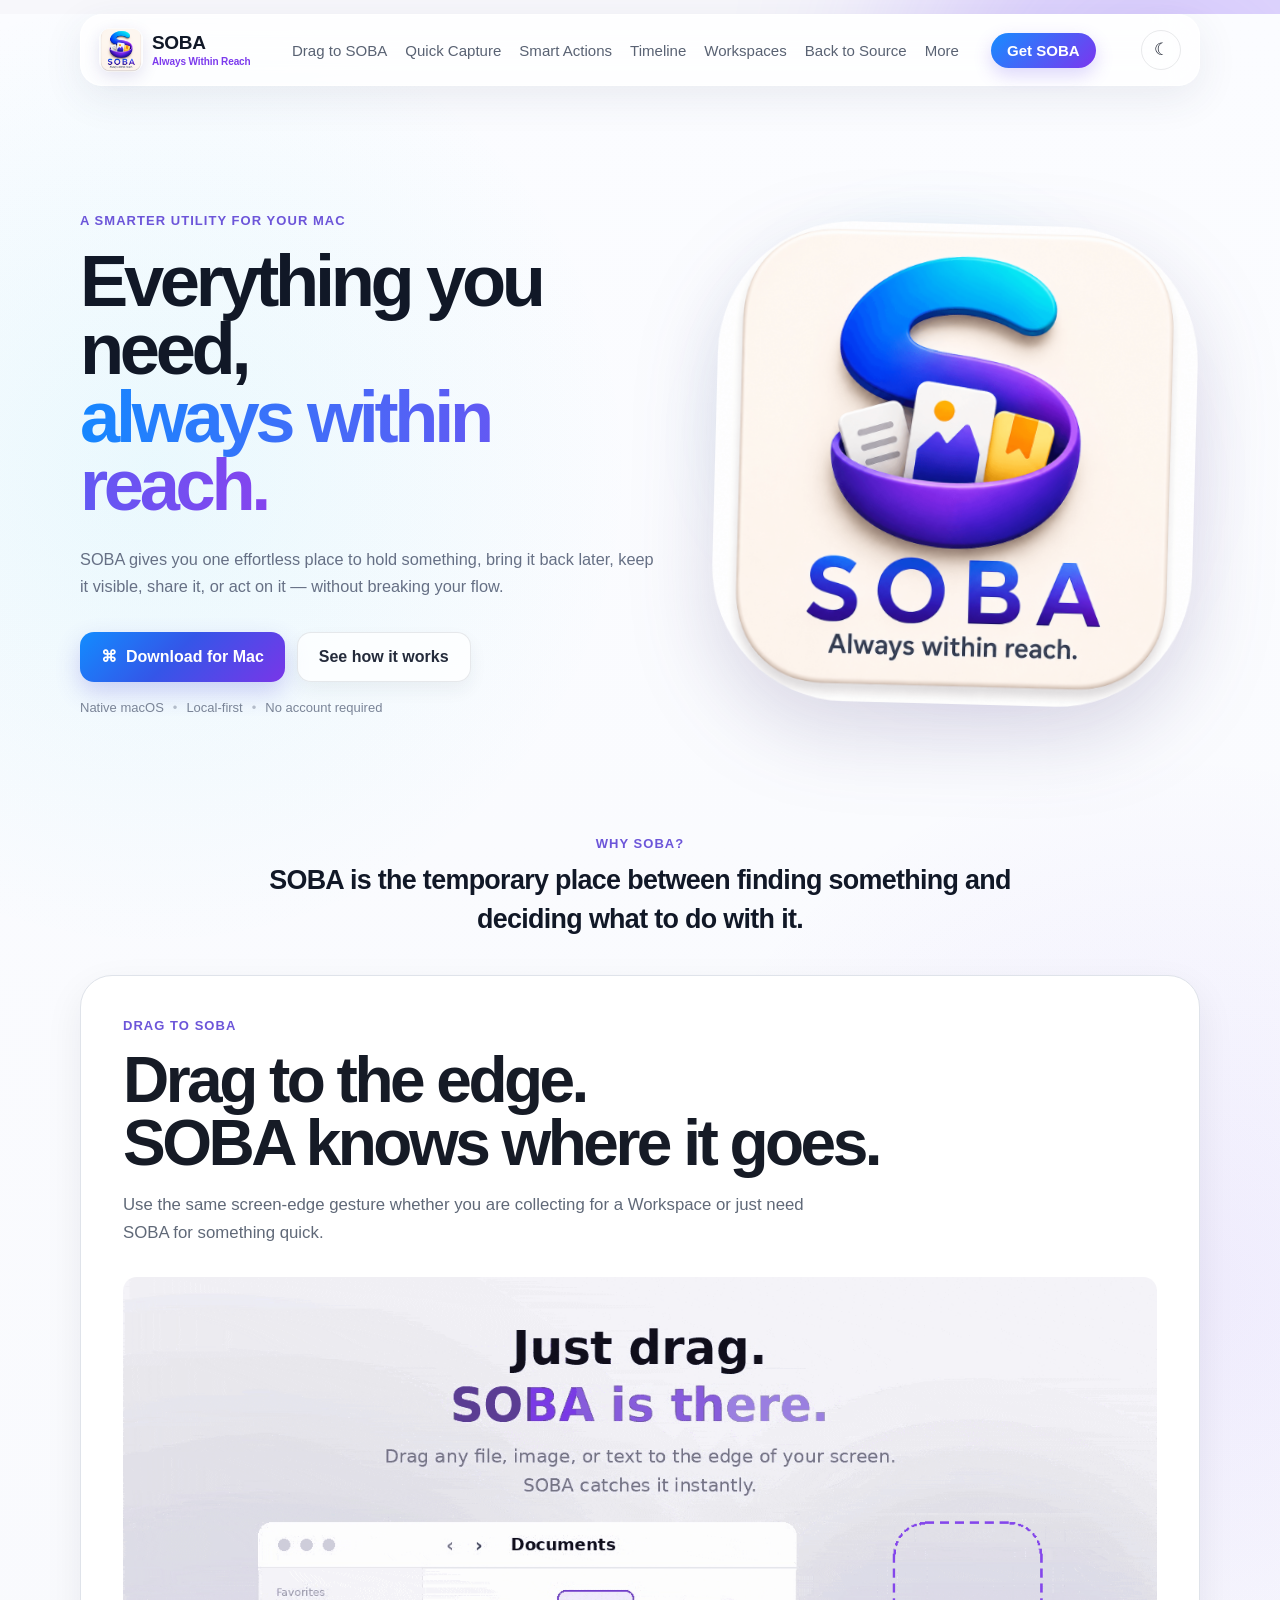
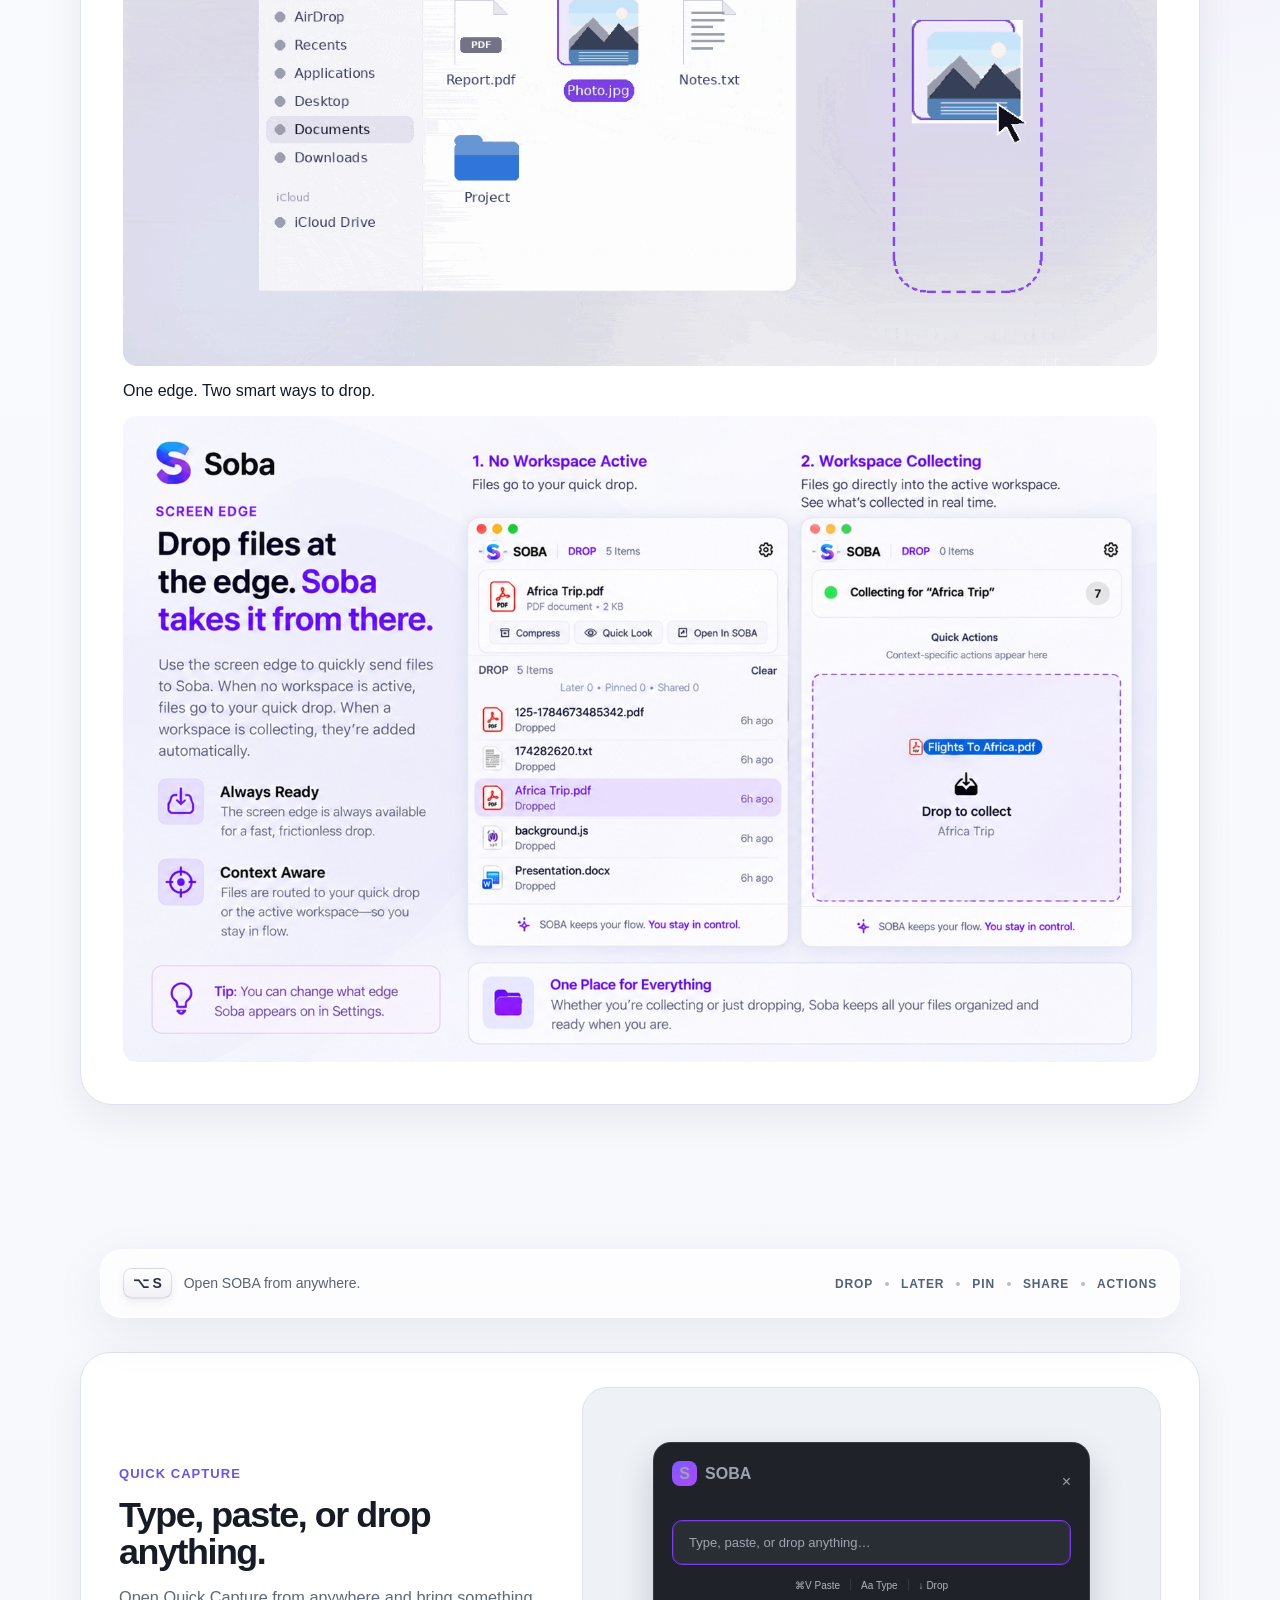
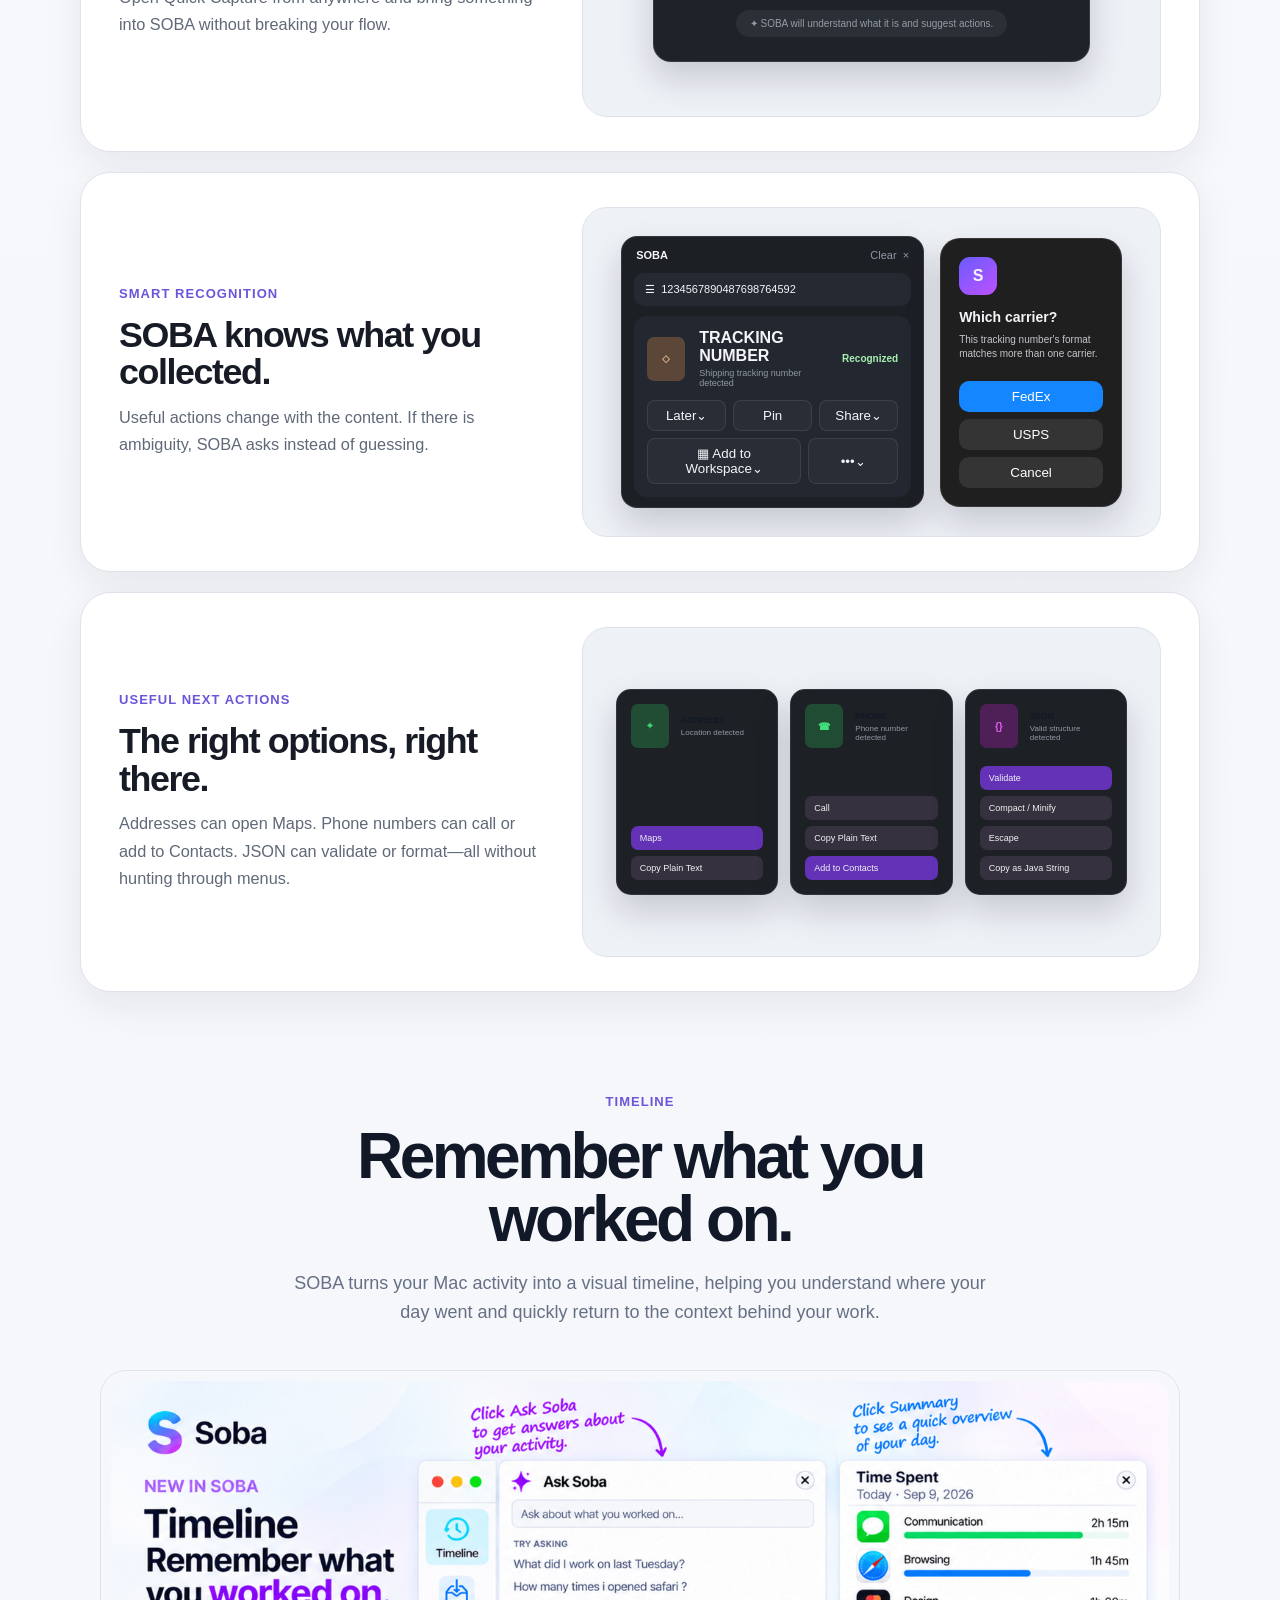
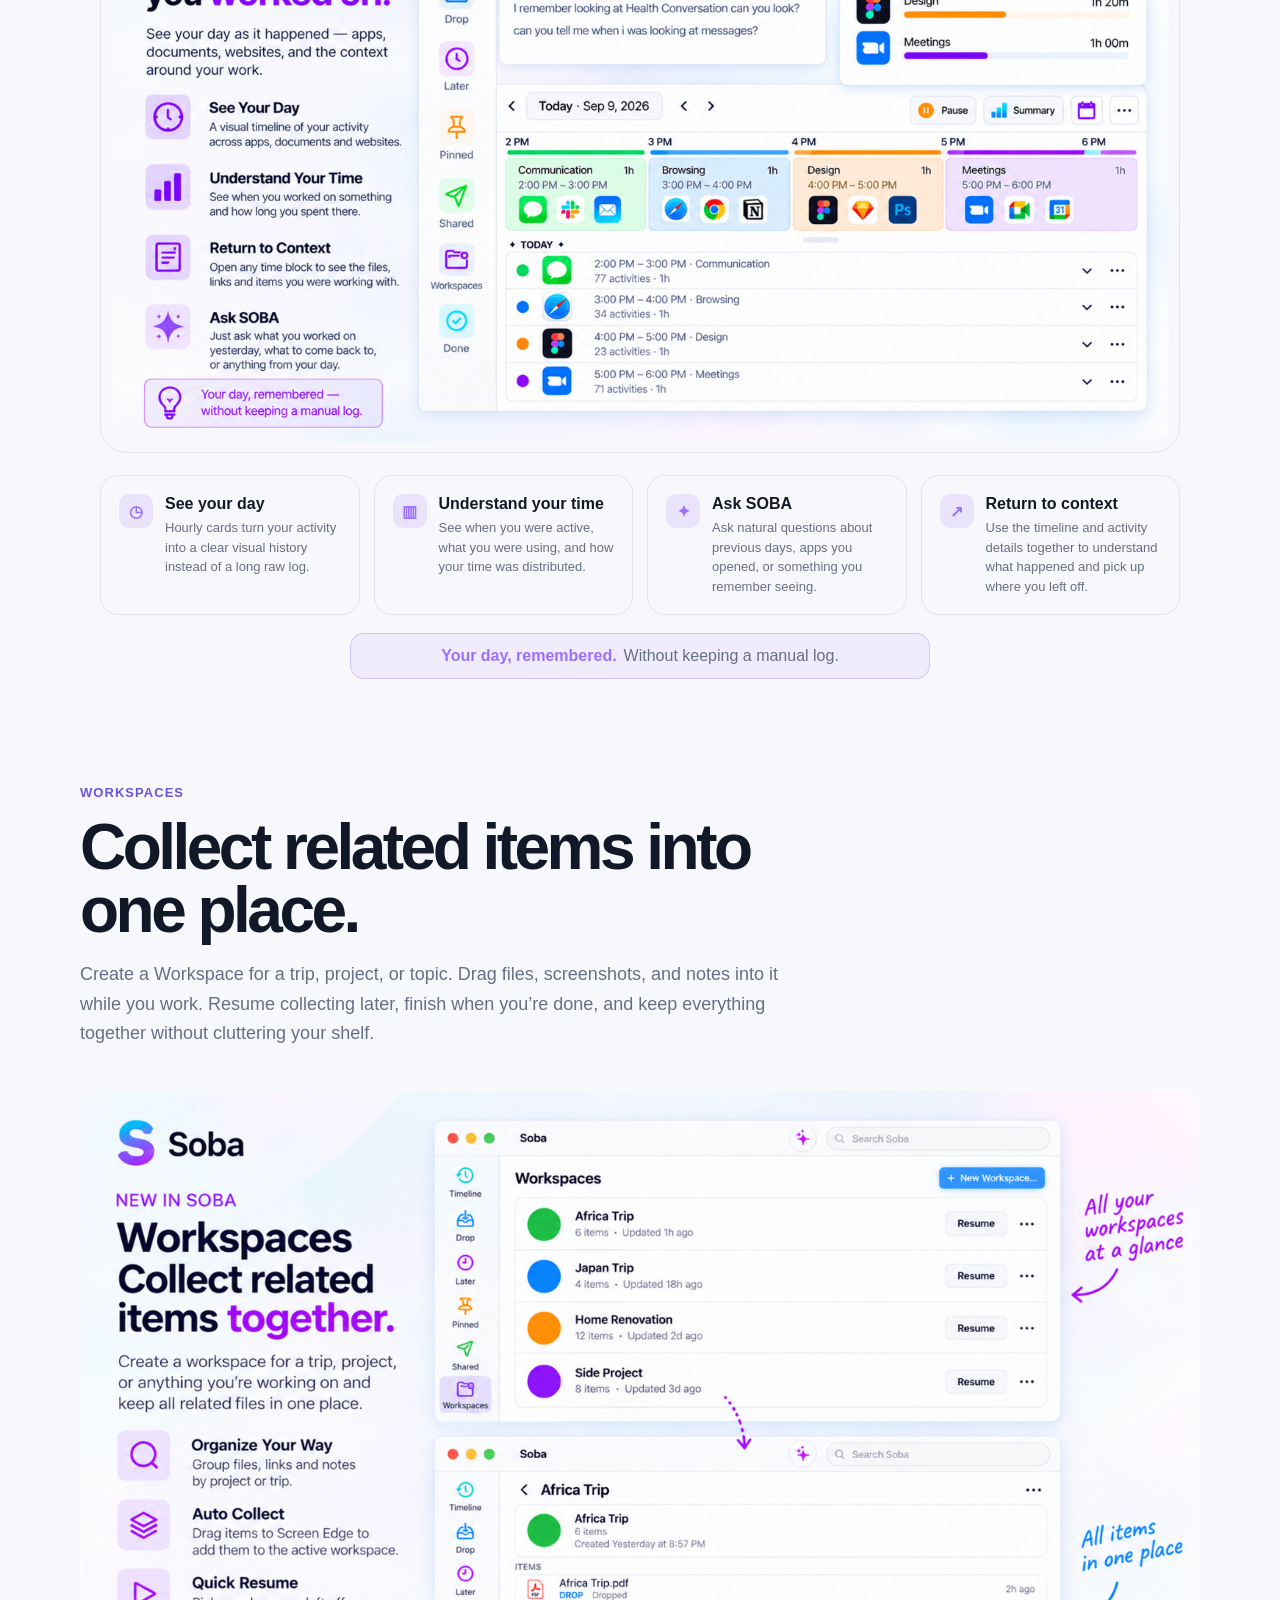
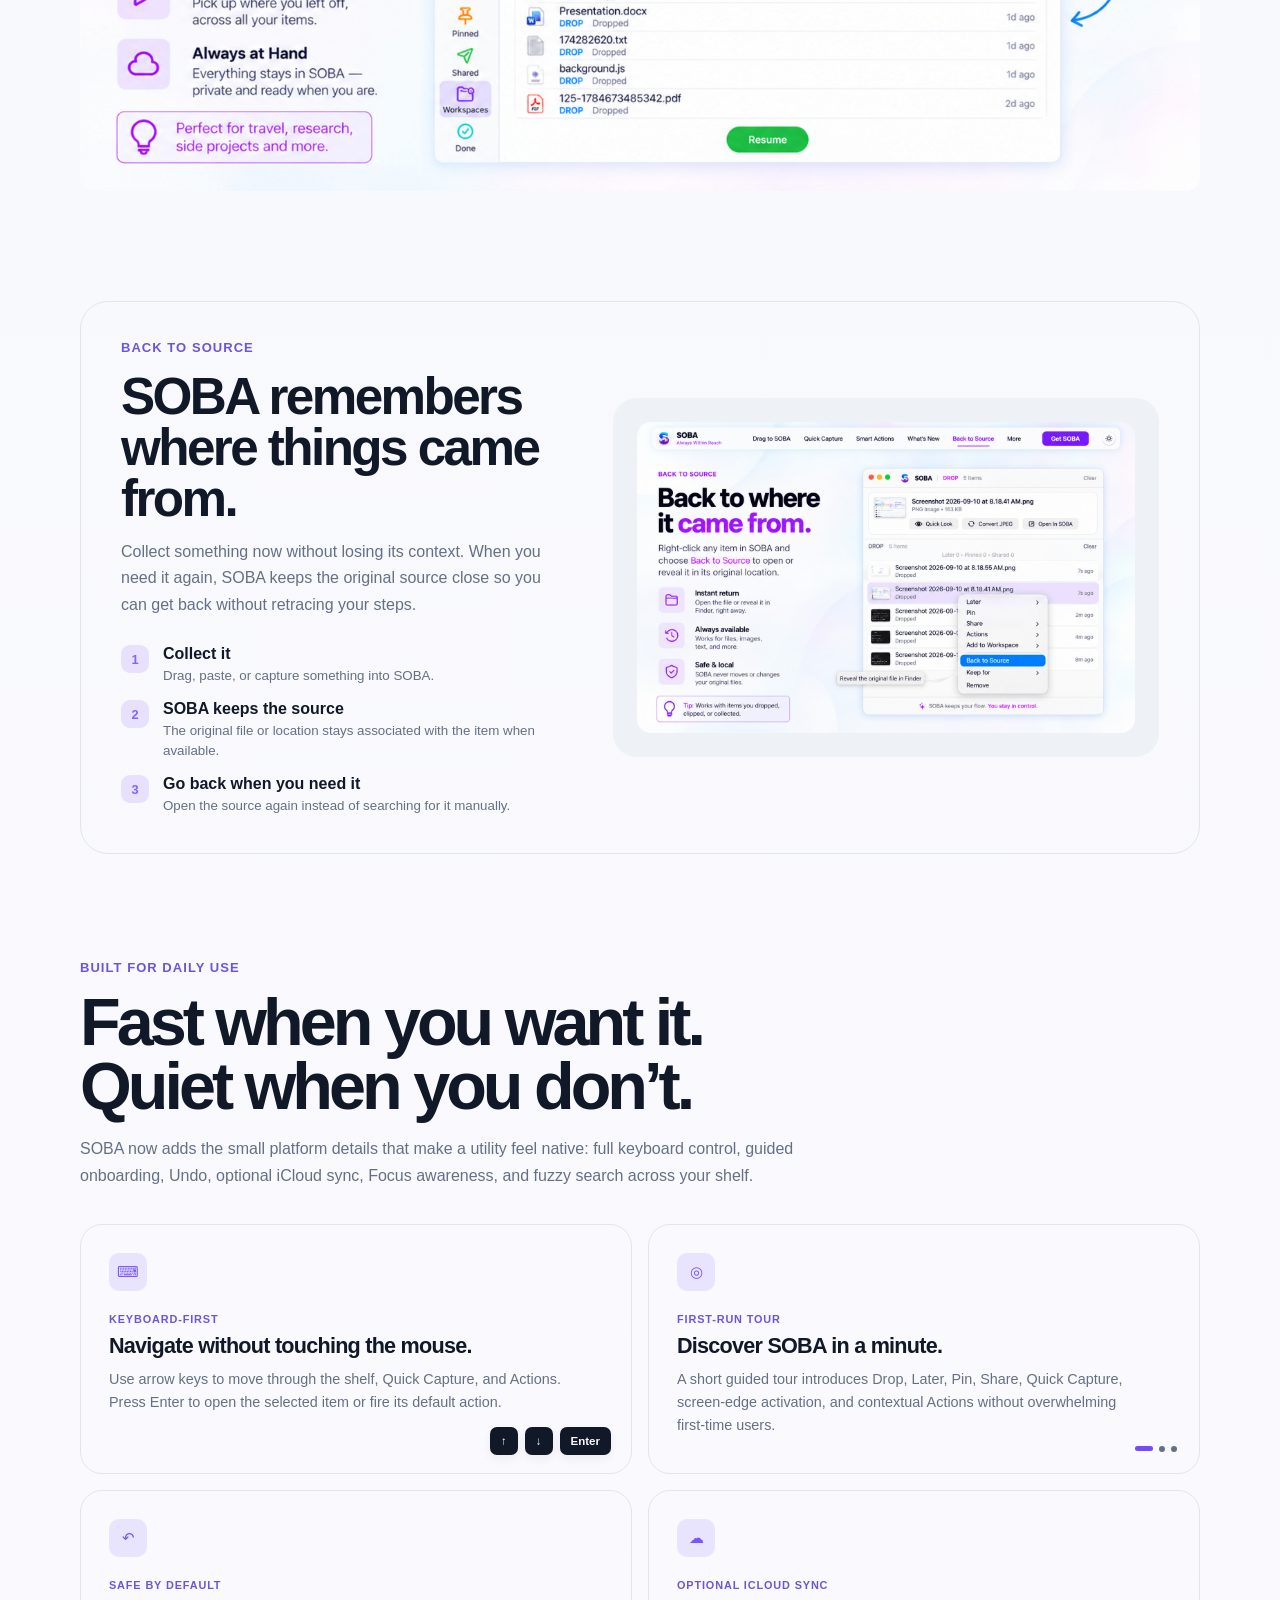
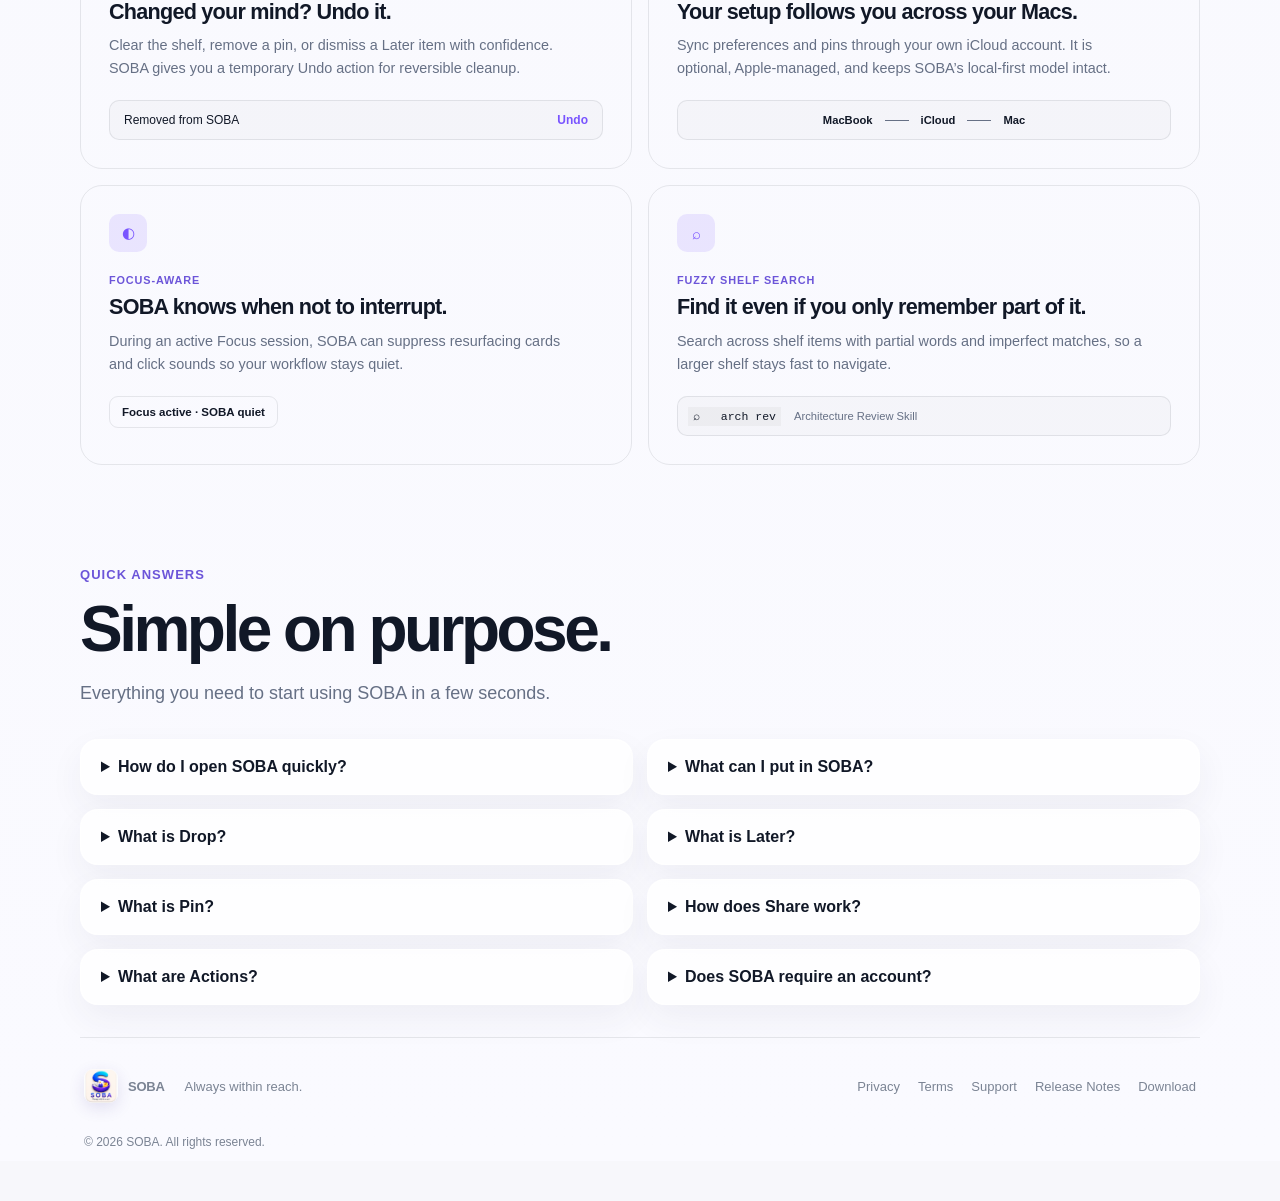
==== index.html @ fb3636d4 "updated website with Timeline Updated Website with timeline information" ====
<!doctype html>
<html lang="en">
<head>
  <meta charset="utf-8" />
  <meta name="viewport" content="width=device-width, initial-scale=1" />
  <meta name="color-scheme" content="light dark" />
  <meta name="description" content="SOBA for macOS — Drop, Later, Pin, Share and act on anything. Always within reach." />
  <meta name="theme-color" content="#f7f7fb" />
  <title>SOBA — Always within reach.</title>
  <link rel="icon" type="image/png" href="assets/soba-brand.png" />
  <link rel="stylesheet" href="styles.css" />
<script>
(function(){const K="soba-theme";const saved=localStorage.getItem(K);const pref=matchMedia("(prefers-color-scheme: dark)").matches?"dark":"light";document.documentElement.dataset.theme=saved||pref;
addEventListener("DOMContentLoaded",()=>{const bs=document.querySelectorAll("[data-theme-choice]");function u(){bs.forEach(b=>b.classList.toggle("active",b.dataset.themeChoice===document.documentElement.dataset.theme))}bs.forEach(b=>b.onclick=()=>{document.documentElement.dataset.theme=b.dataset.themeChoice;localStorage.setItem(K,b.dataset.themeChoice);u()});u()})})();
</script></head>

<body>
  <div class="page-glow page-glow-one"></div>
  <div class="page-glow page-glow-two"></div>

  <header class="site-header">
    <a class="brand brand-rich" href="#top" aria-label="SOBA home">
      <img src="assets/soba-brand.png" alt="" class="brand-icon" />
      <span class="brand-stack"><strong>SOBA</strong><small>Always Within Reach</small></span>
    </a>

    <nav class="nav-links" aria-label="Primary navigation">
      <a href="#features">Drag to SOBA</a>
      <a href="#quick-capture-shortcut">Quick Capture</a>
      <a href="#smart-actions">Smart Actions</a>
      <a href="#timeline">Timeline</a>
      <a href="#workspaces">Workspaces</a>
      <a href="#back-to-source">Back to Source</a>
      <a href="#more">More</a>
          <a class="nav-get-soba" href="#download">Get SOBA</a>
    </nav>

    <button class="theme-toggle theme-icon-toggle" type="button"
        aria-label="Switch to dark mode" title="Switch to dark mode">
        <span class="theme-icon" aria-hidden="true"></span>
      </button>
  </header>

  <main id="top">
    
    <section class="hero">
      <div class="hero-copy">
        <div class="eyebrow">A smarter utility for your Mac</div>
        <h1>Everything you need,<br><span>always within reach.</span></h1>
        <p class="hero-subtitle">
          SOBA gives you one effortless place to hold something, bring it
          back later, keep it visible, share it, or act on it — without breaking
          your flow.
        </p>

        <div class="hero-actions">
          <a class="button button-primary button-large" href="#download">
            <span class="apple-mark">⌘</span>
            Download for Mac
          </a>
          <a class="button button-secondary button-large" href="#features">See how it works</a>
        </div>


<div class="hero-meta">
          <span>Native macOS</span>
          <span class="dot">•</span>
          <span>Local-first</span>
          <span class="dot">•</span>
          <span>No account required</span>
        </div>

      </div>

      <div class="hero-visual">
        <div class="icon-halo"></div>
        <img class="hero-icon" src="assets/soba-brand.png" alt="SOBA — Always within reach." />
      </div>
    </section>

    <section class="why-soba">
      <div class="eyebrow">Why SOBA?</div>
      <p>SOBA is the temporary place between finding something and deciding what to do with it.</p>
    </section>
<span id="screen-edge" class="nav-anchor-alias" aria-hidden="true"></span>
    <section class="section drag-modes-section" id="features">
      <div class="drag-modes-shell">
        <div class="drag-modes-heading">
          <div class="eyebrow">Drag to SOBA</div>
          <h2>Drag to the edge.<br>SOBA knows where it goes.</h2>
          <p>Use the same screen-edge gesture whether you are collecting for a Workspace or just need SOBA for something quick.</p>
        </div>
        <img src="assets/just_drag_animated.gif" data-dark-src="assets/just_drag_animated.gif" data-light-src="assets/just_drag_light_animated.gif" alt="Drag any file, image, or text to the screen edge and SOBA catches it instantly" class="workspace-collecting-image">
		<p>One edge. Two smart ways to drop.</p>
		<img src="assets/screen-edge.png" data-dark-src="assets/screen-edge.png" data-light-src="assets/screen-edge-light.jpeg" alt="SOBA collecting Africa Trip.pdf into the active Africa Trip Workspace" class="workspace-collecting-image">

      </div>
    </section>

<section class="section flow-showcase" id="whats-new">

      <div id="quick-capture-shortcut" class="quick-capture-shortcut-anchor">
<section class="shortcut-strip" aria-label="SOBA core actions">
      <div class="shortcut-copy">
        <span class="shortcut-key">⌥ S</span>
        <span>Open SOBA from anywhere.</span>
      </div>
      <div class="shortcut-actions">
        <span>DROP</span><i></i>
        <span>LATER</span><i></i>
        <span>PIN</span><i></i>
        <span>SHARE</span><i></i>
        <span>ACTIONS</span>
      </div>
    </section>
</div>

      <article class="showcase-panel" id="quick-capture">
        <div class="showcase-copy">
          <div class="eyebrow">Quick Capture</div>
          <h3>Type, paste, or drop anything.</h3>
          <p>Open Quick Capture from anywhere and bring something into SOBA without breaking your flow.</p>
        </div>
        <div class="visual-frame">
          <div class="quick-mock quick-mock-v2">
            <div class="quick-v2-top">
              <div class="quick-brand"><span class="mini-soba">S</span><strong>SOBA</strong></div><span>×</span>
            </div>
            <div class="quick-v2-field">Type, paste, or drop anything…</div>
            <div class="quick-v2-tools"><span>⌘V Paste</span><i></i><span>Aa Type</span><i></i><span>↓ Drop</span></div>
            <div class="quick-v2-hint">✦ SOBA will understand what it is and suggest actions.</div>
          </div>
        </div>
      </article>

      

      <article class="showcase-panel" id="smart-actions">
        <div class="showcase-copy">
          <div class="eyebrow">Smart recognition</div>
          <h3>SOBA knows what you collected.</h3>
          <p>Useful actions change with the content. If there is ambiguity, SOBA asks instead of guessing.</p>
        </div>
        <div class="visual-frame">
          <div class="smart-pair">
            <div class="smart-item-window">
              <div class="action-top"><strong>SOBA</strong><span>Clear&nbsp;&nbsp;×</span></div>
              <div class="action-input">☰ &nbsp;1234567890487698764592</div>
              <div class="action-card">
                <div class="action-kind">
                  <span class="kind-badge tracking">◇</span>
                  <div><strong>TRACKING NUMBER</strong><small>Shipping tracking number detected</small></div>
                  <b>Recognized</b>
                </div>
                <div class="action-buttons"><button>Later⌄</button><button>Pin</button><button>Share⌄</button></div>
                <div class="action-buttons secondary"><button class="workspace-btn">▦ Add to Workspace⌄</button><button>•••⌄</button></div>
              </div>
            </div>
            <div class="carrier-picker">
              <span class="carrier-icon">S</span><strong>Which carrier?</strong>
              <p>This tracking number's format matches more than one carrier.</p>
              <button class="primary">FedEx</button><button>USPS</button><button>Cancel</button>
            </div>
          </div>
        </div>
      </article>

      <article class="showcase-panel">
        <div class="showcase-copy">
          <div class="eyebrow">Useful next actions</div>
          <h3>The right options, right there.</h3>
          <p>Addresses can open Maps. Phone numbers can call or add to Contacts. JSON can validate or format—all without hunting through menus.</p>
        </div>
        <div class="visual-frame">
          <div class="action-three">
            <div class="mini-action-card">
              <div class="mini-action-head"><span class="kind-badge location">⌖</span><div><strong>ADDRESS</strong><small>Location detected</small></div></div>
              <div class="mini-action-menu"><span>Maps</span><span>Copy Plain Text</span></div>
            </div>
            <div class="mini-action-card">
              <div class="mini-action-head"><span class="kind-badge phone">☎</span><div><strong>PHONE</strong><small>Phone number detected</small></div></div>
              <div class="mini-action-menu"><span>Call</span><span>Copy Plain Text</span><span>Add to Contacts</span></div>
            </div>
            <div class="mini-action-card">
              <div class="mini-action-head"><span class="kind-badge json">{}</span><div><strong>JSON</strong><small>Valid structure detected</small></div></div>
              <div class="mini-action-menu"><span>Validate</span><span>Compact / Minify</span><span>Escape</span><span>Copy as Java String</span></div>
            </div>
          </div>
        </div>
      </article>

    </section>


<section class="section timeline-web-section" id="timeline">
  <div class="section-heading timeline-web-heading">
    <div class="eyebrow">Timeline</div>
    <h2>Remember what you worked on.</h2>
    <p>
      SOBA turns your Mac activity into a visual timeline, helping you understand
      where your day went and quickly return to the context behind your work.
    </p>
  </div>

  <div class="timeline-web-visual">
    <img
      src="assets/timeline-dark.png" data-dark-src="assets/timeline-dark.png" data-light-src="assets/timeline-light.png"
      alt="SOBA Timeline showing hourly activity cards, Ask SOBA, and a Time Spent summary"
      class="timeline-feature-image"
    />
  </div>

  <div class="timeline-web-points">
    <article>
      <span class="timeline-point-icon">◷</span>
      <div>
        <strong>See your day</strong>
        <p>Hourly cards turn your activity into a clear visual history instead of a long raw log.</p>
      </div>
    </article>

    <article>
      <span class="timeline-point-icon">▥</span>
      <div>
        <strong>Understand your time</strong>
        <p>See when you were active, what you were using, and how your time was distributed.</p>
      </div>
    </article>

    <article>
      <span class="timeline-point-icon">✦</span>
      <div>
        <strong>Ask SOBA</strong>
        <p>Ask natural questions about previous days, apps you opened, or something you remember seeing.</p>
      </div>
    </article>

    <article>
      <span class="timeline-point-icon">↗</span>
      <div>
        <strong>Return to context</strong>
        <p>Use the timeline and activity details together to understand what happened and pick up where you left off.</p>
      </div>
    </article>
  </div>

  <div class="timeline-web-note">
    <strong>Your day, remembered.</strong>
    <span>Without keeping a manual log.</span>
  </div>
</section>


<section class="section" id="workspaces">
      <div class="section-heading">
        <div class="eyebrow">Workspaces</div>
        <h2>Collect related items into one place.</h2>
        <p>
          Create a Workspace for a trip, project, or topic. Drag files, screenshots, and notes
          into it while you work. Resume collecting later, finish when you’re done, and keep
          everything together without cluttering your shelf.
        </p>
      </div>

      <div class="workspace-demo">
<img src="assets/workspaces-dark.png" data-dark-src="assets/workspaces-dark.png" data-light-src="assets/workspaces-light.png" alt="SOBA collecting Africa Trip.pdf into the active Africa Trip Workspace" class="workspace-collecting-image">
      </div>
    </section>

    <section class="section source-section" id="back-to-source">
      <div class="source-feature-card">
        <div class="source-feature-copy">
          <div class="eyebrow">Back to Source</div>
          <h2>SOBA remembers where things came from.</h2>
          <p>
            Collect something now without losing its context. When you need it again,
            SOBA keeps the original source close so you can get back without retracing your steps.
          </p>

          <div class="source-points">
            <div><span>1</span><p><strong>Collect it</strong><small>Drag, paste, or capture something into SOBA.</small></p></div>
            <div><span>2</span><p><strong>SOBA keeps the source</strong><small>The original file or location stays associated with the item when available.</small></p></div>
            <div><span>3</span><p><strong>Go back when you need it</strong><small>Open the source again instead of searching for it manually.</small></p></div>
          </div>
        </div>

        <div class="source-feature-visual" aria-label="SOBA Back to Source example">
         
          		<img src="assets/back-to-source-dark.png" data-dark-src="assets/back-to-source-dark.png" data-light-src="assets/back-to-source-light.png" alt="SOBA Back to source" class="workspace-collecting-image">          
        </div>
      </div>
    </section>



    

<section class="section more-section" id="more">
  <div class="more-intro">
    <div class="eyebrow">Built for daily use</div>
    <h2>Fast when you want it.<br>Quiet when you don’t.</h2>
    <p>SOBA now adds the small platform details that make a utility feel native: full keyboard control, guided onboarding, Undo, optional iCloud sync, Focus awareness, and fuzzy search across your shelf.</p>
  </div>

  <div class="more-grid">
    <article class="more-card">
      <div class="more-icon">⌨</div>
      <div class="eyebrow">Keyboard-first</div>
      <h3>Navigate without touching the mouse.</h3>
      <p>Use arrow keys to move through the shelf, Quick Capture, and Actions. Press Enter to open the selected item or fire its default action.</p>
      <div class="key-demo"><kbd>↑</kbd><kbd>↓</kbd><kbd>Enter</kbd></div>
    </article>

    <article class="more-card">
      <div class="more-icon">◎</div>
      <div class="eyebrow">First-run tour</div>
      <h3>Discover SOBA in a minute.</h3>
      <p>A short guided tour introduces Drop, Later, Pin, Share, Quick Capture, screen-edge activation, and contextual Actions without overwhelming first-time users.</p>
      <div class="tour-dots"><b></b><i></i><i></i></div>
    </article>

    <article class="more-card">
      <div class="more-icon">↶</div>
      <div class="eyebrow">Safe by default</div>
      <h3>Changed your mind? Undo it.</h3>
      <p>Clear the shelf, remove a pin, or dismiss a Later item with confidence. SOBA gives you a temporary Undo action for reversible cleanup.</p>
      <div class="undo-demo"><span>Removed from SOBA</span><strong>Undo</strong></div>
    </article>

    <article class="more-card">
      <div class="more-icon">☁</div>
      <div class="eyebrow">Optional iCloud sync</div>
      <h3>Your setup follows you across your Macs.</h3>
      <p>Sync preferences and pins through your own iCloud account. It is optional, Apple-managed, and keeps SOBA’s local-first model intact.</p>
      <div class="cloud-demo"><strong>MacBook</strong><i></i><b>iCloud</b><i></i><strong>Mac</strong></div>
    </article>

    <article class="more-card">
      <div class="more-icon">◐</div>
      <div class="eyebrow">Focus-aware</div>
      <h3>SOBA knows when not to interrupt.</h3>
      <p>During an active Focus session, SOBA can suppress resurfacing cards and click sounds so your workflow stays quiet.</p>
      <div class="focus-demo">Focus active · SOBA quiet</div>
    </article>

    <article class="more-card">
      <div class="more-icon">⌕</div>
      <div class="eyebrow">Fuzzy shelf search</div>
      <h3>Find it even if you only remember part of it.</h3>
      <p>Search across shelf items with partial words and imperfect matches, so a larger shelf stays fast to navigate.</p>
      <div class="search-demo"><span>⌕ &nbsp; arch rev</span><small>Architecture Review Skill</small></div>
    </article>
  </div>
</section>


<section class="section mini-faq">
      <div class="section-heading compact">
        <div class="eyebrow">Quick answers</div>
        <h2>Simple on purpose.</h2>
        <p>Everything you need to start using SOBA in a few seconds.</p>
      </div>

      <div class="faq-grid">
        <details>
          <summary>How do I open SOBA quickly?</summary>
          <p>Press <code>⌥ S</code> from anywhere on your Mac to open Quick Capture. You can type, paste, or drop something and SOBA will show the most useful actions.</p>
        </details>

        <details>
          <summary>What can I put in SOBA?</summary>
          <p>You can work with files, folders, URLs, text, screenshots, images, clipboard content, JSON, paths, and other everyday content.</p>
        </details>

        <details>
          <summary>What is Drop?</summary>
          <p>Drop is a temporary shelf. Put something there while you move to another Finder folder, app, Space, or screen, then drag it back out when you need it.</p>
        </details>

        <details>
          <summary>What is Later?</summary>
          <p>Later brings something back when you are ready for it. Choose tonight, tomorrow, this weekend, next week, or another time without turning it into a complicated task.</p>
        </details>

        <details>
          <summary>What is Pin?</summary>
          <p>Pin keeps a screenshot, image, note, or reference visible above your work so you do not have to keep switching windows.</p>
        </details>

        <details>
          <summary>How does Share work?</summary>
          <p>Share lets you quickly send files, URLs, or text to a trusted device. SOBA is designed to favor direct, local-first sharing where possible.</p>
        </details>

        <details>
          <summary>What are Actions?</summary>
          <p>Actions change depending on what you give SOBA. A URL can offer Open or Clean URL, JSON can offer Format or Validate, an image can offer Resize or Convert, and a project folder can offer Terminal or IDE actions.</p>
        </details>

        <details>
          <summary>Does SOBA require an account?</summary>
          <p>No. SOBA is designed to work locally on your Mac without requiring an account for its core experience.</p>
        </details>
      </div>
    </section>
  <!--

<section class="section download-section" id="download">
      <div class="download-card">
        <div class="download-art">
          <img src="assets/soba-brand.png" alt="SOBA app icon and wordmark" />
        </div>
        <div class="download-copy">
          <div class="eyebrow">Direct download</div>
          <h2>Get SOBA for macOS.</h2>
          <p>
            Download the notarized SOBA installer and drag SOBA into your Applications folder.
          </p>

          <div class="download-actions">
            <a href="https://apps.apple.com/us/app/soba-quick-capture-actions/id6801710759?mt=12&itscg=30200&itsct=apps_box_badge&mttnsubad=6801710759" style="display: inline-block;">
<img src="https://toolbox.marketingtools.apple.com/api/v2/badges/download-on-the-app-store/black/en-us?releaseDate=1787011200" alt="Download on the App Store" style="width: 244px; height: 82px; vertical-align: middle; object-fit: contain;" />
</a>
          </div>

          <div class="download-info">
            <span>macOS</span>
            <span>•</span>
            <span>Apple silicon</span>
            <span>•</span>
            <span>Version <strong>1.6</strong></span>
          </div>
        </div>
      </div>
    </section>


<section class="section review-section" id="review-soba">
  <div class="review-card">
    <div class="eyebrow">Enjoying SOBA?</div>
    <h2>Share your experience.</h2>
    <p>Help other Mac users discover SOBA by leaving a quick review on Product Hunt.</p>
    <a class="product-hunt-review-link"
       href="https://www.producthunt.com/products/soba-always-within-reach/reviews/new?utm_source=badge-product_review&amp;utm_medium=badge&amp;utm_source=badge-soba&#0045;always&#0045;within&#0045;reach"
       target="_blank" rel="noopener noreferrer">
      <img class="product-hunt-review-badge no-lightbox"
           src="https://api.producthunt.com/widgets/embed-image/v1/product_review.svg?product_id=1300827&amp;theme=light"
           alt="Review SOBA — Always within reach on Product Hunt"
           width="250" height="54">
    </a>
  </div>
</section>
-->
</main>

  <footer class="site-footer">
    <a class="brand footer-brand" href="#top">
      <img src="assets/soba-brand.png" alt="" class="brand-icon" />
      <span>SOBA</span>
    </a>
    <p>Always within reach.</p>
    <div class="footer-links">
      <a href="privacy.html">Privacy</a>
      <a href="terms.html">Terms</a>
      <a href="support.html">Support</a>
      <a href="release-notes.html">Release Notes</a>
      <a href="#download">Download</a>
    </div>
    <p class="copyright">© <span id="year"></span> SOBA. All rights reserved.</p>
  </footer>

  <script src="script.js"></script>

<script>
document.addEventListener("DOMContentLoaded", function () {
  const button = document.querySelector(".theme-icon-toggle");
  if (!button) return;
  const root = document.documentElement;

  function resolvedTheme() {
    return root.getAttribute("data-theme")
      || localStorage.getItem("theme")
      || localStorage.getItem("soba-theme")
      || (window.matchMedia("(prefers-color-scheme: dark)").matches ? "dark" : "light");
  }

  function updateButton(theme) {
    const next = theme === "dark" ? "light" : "dark";
    button.setAttribute("aria-label", "Switch to " + next + " mode");
    button.setAttribute("title", "Switch to " + next + " mode");
  }

  updateButton(resolvedTheme());

  button.addEventListener("click", function () {
    const next = resolvedTheme() === "dark" ? "light" : "dark";
    root.setAttribute("data-theme", next);
    try {
      localStorage.setItem("theme", next);
      localStorage.setItem("soba-theme", next);
    } catch (_) {}
    updateButton(next);
  });
});
</script>


  <div class="image-lightbox" id="image-lightbox" aria-hidden="true">
    <button class="image-lightbox-close" type="button" aria-label="Close image">×</button>
    <img class="image-lightbox-img" alt="" />
  </div>


<script>
document.addEventListener("DOMContentLoaded", function () {
  const lightbox = document.getElementById("image-lightbox");
  if (!lightbox) return;

  const lightboxImg = lightbox.querySelector(".image-lightbox-img");
  const closeBtn = lightbox.querySelector(".image-lightbox-close");

  const images = document.querySelectorAll(
    "main img:not(.hero-icon):not(.brand-icon):not(.no-lightbox)"
  );

  images.forEach((img) => {
    // Skip App Store badge and tiny/decorative images.
    if (img.closest(".download-actions") || img.closest(".download-art")) return;

    img.classList.add("lightbox-enabled");
    img.setAttribute("tabindex", "0");
    img.setAttribute("role", "button");
    img.setAttribute("aria-label", (img.alt ? "View larger: " + img.alt : "View image larger"));

    const open = () => {
      lightboxImg.src = img.currentSrc || img.src;
      lightboxImg.alt = img.alt || "";
      lightbox.classList.add("open");
      lightbox.setAttribute("aria-hidden", "false");
      document.body.classList.add("lightbox-open");
      closeBtn.focus();
    };

    img.addEventListener("click", open);
    img.addEventListener("keydown", (e) => {
      if (e.key === "Enter" || e.key === " ") {
        e.preventDefault();
        open();
      }
    });
  });

  const close = () => {
    lightbox.classList.remove("open");
    lightbox.setAttribute("aria-hidden", "true");
    document.body.classList.remove("lightbox-open");
    setTimeout(() => {
      lightboxImg.removeAttribute("src");
    }, 180);
  };

  closeBtn.addEventListener("click", close);

  lightbox.addEventListener("click", (e) => {
    if (e.target === lightbox) close();
  });

  document.addEventListener("keydown", (e) => {
    if (e.key === "Escape" && lightbox.classList.contains("open")) close();
  });
});
</script>


<script id="soba-theme-image-sync">
(function () {
  function syncSobaThemeImages() {
    var theme = document.documentElement.getAttribute('data-theme');
    if (!theme) {
      theme = window.matchMedia && window.matchMedia('(prefers-color-scheme: light)').matches
        ? 'light' : 'dark';
    }
    document.querySelectorAll('img[data-dark-src][data-light-src]').forEach(function(img) {
      var src = theme === 'light' ? img.dataset.lightSrc : img.dataset.darkSrc;
      if (img.getAttribute('src') !== src) img.setAttribute('src', src);
    });
  }

  syncSobaThemeImages();
  document.addEventListener('DOMContentLoaded', syncSobaThemeImages);

  new MutationObserver(syncSobaThemeImages).observe(document.documentElement, {
    attributes: true,
    attributeFilter: ['data-theme']
  });
})();
</script>

</body>
</html>
---- styles.css ----
:root {
  color-scheme: light;
  --bg: #f7f7fb;
  --surface: rgba(255, 255, 255, 0.76);
  --surface-strong: #ffffff;
  --text: #111827;
  --muted: #667085;
  --line: rgba(15, 23, 42, 0.09);
  --blue: #168cff;
  --cyan: #22d3ee;
  --purple: #6d35f2;
  --violet: #8b5cf6;
  --pink: #e63b7a;
  --green: #31bd62;
  --orange: #f59e0b;
  --shadow: 0 30px 80px rgba(45, 49, 80, 0.14);
  --radius-xl: 36px;
  --radius-lg: 26px;
  --radius-md: 18px;
}

* { box-sizing: border-box; }

html {
  scroll-behavior: smooth;
  background: var(--bg);
}

body {
  margin: 0;
  min-height: 100vh;
  font-family: -apple-system, BlinkMacSystemFont, "SF Pro Display", "SF Pro Text", "Helvetica Neue", Arial, sans-serif;
  color: var(--text);
  background:
    radial-gradient(circle at 12% 5%, rgba(34, 211, 238, .08), transparent 30rem),
    radial-gradient(circle at 92% 14%, rgba(109, 53, 242, .08), transparent 34rem),
    linear-gradient(180deg, #fbfcff 0%, #f6f7fb 45%, #fafaff 100%);
  overflow-x: hidden;
}

a { color: inherit; text-decoration: none; }

button, a { -webkit-tap-highlight-color: transparent; }

.page-glow {
  position: fixed;
  pointer-events: none;
  width: 34rem;
  height: 34rem;
  border-radius: 50%;
  filter: blur(90px);
  opacity: .25;
  z-index: -1;
}

.page-glow-one {
  top: -10rem;
  right: -10rem;
  background: #7c4dff;
}

.page-glow-two {
  top: 42rem;
  left: -15rem;
  background: #21d4fd;
}

.site-header {
  position: sticky;
  top: 14px;
  z-index: 50;
  width: min(1120px, calc(100% - 32px));
  margin: 14px auto 0;
  padding: 10px 12px 10px 14px;
  display: grid;
  grid-template-columns: 1fr auto 1fr;
  align-items: center;
  background: rgba(255, 255, 255, 0.72);
  border: 1px solid rgba(255, 255, 255, .9);
  box-shadow: 0 12px 40px rgba(57, 63, 98, .09);
  backdrop-filter: blur(24px) saturate(150%);
  -webkit-backdrop-filter: blur(24px) saturate(150%);
  border-radius: 22px;
}

.brand {
  display: inline-flex;
  align-items: center;
  gap: 10px;
  font-weight: 750;
  letter-spacing: -.02em;
  width: fit-content;
}

.brand-icon {
  width: 34px;
  height: 34px;
  object-fit: cover;
  border-radius: 9px;
  box-shadow: 0 5px 16px rgba(60, 50, 150, .13);
}

.nav-links {
  display: flex;
  align-items: center;
  gap: 26px;
  font-size: 14px;
  color: #596273;
}

.nav-links a:hover { color: #111827; }

.site-header > .button {
  justify-self: end;
}

.button {
  display: inline-flex;
  align-items: center;
  justify-content: center;
  gap: 9px;
  border-radius: 14px;
  font-weight: 700;
  transition: transform .18s ease, box-shadow .18s ease, background .18s ease;
}

.button:hover { transform: translateY(-2px); }

.button-small {
  padding: 10px 16px;
  font-size: 14px;
}

.button-large {
  padding: 15px 21px;
  font-size: 16px;
}

.button-primary {
  color: white;
  background: linear-gradient(135deg, #128cff 0%, #3456e8 46%, #7936e8 100%);
  box-shadow: 0 10px 24px rgba(71, 72, 217, .24);
}

.button-primary:hover { box-shadow: 0 14px 32px rgba(71, 72, 217, .32); }

.button-secondary {
  color: #242b3b;
  background: rgba(255,255,255,.72);
  border: 1px solid rgba(30, 41, 59, .10);
  box-shadow: 0 8px 18px rgba(34, 43, 72, .06);
}

.hero {
  width: min(1120px, calc(100% - 40px));
  margin: 72px auto 26px;
  min-height: 680px;
  display: grid;
  grid-template-columns: 1.08fr .92fr;
  align-items: center;
  gap: 54px;
}

.eyebrow {
  color: #6c55d9;
  font-weight: 760;
  font-size: 13px;
  letter-spacing: .08em;
  text-transform: uppercase;
  margin-bottom: 16px;
}

.hero h1,
.section h2 {
  margin: 0;
  letter-spacing: -.055em;
  line-height: .98;
}

.hero h1 {
  font-size: clamp(54px, 6vw, 86px);
  max-width: 760px;
}

.hero h1 span {
  background: linear-gradient(100deg, #117df0 5%, #3d58e7 45%, #7b3bd4 90%);
  -webkit-background-clip: text;
  background-clip: text;
  color: transparent;
}

.hero-subtitle {
  max-width: 650px;
  margin: 26px 0 0;
  color: var(--muted);
  line-height: 1.65;
  font-size: 19px;
}

.hero-actions {
  display: flex;
  gap: 12px;
  margin-top: 32px;
  flex-wrap: wrap;
}

.hero-meta {
  margin-top: 18px;
  color: #7a8497;
  font-size: 13px;
  display: flex;
  gap: 9px;
  flex-wrap: wrap;
}

.dot { opacity: .5; }

.hero-visual {
  min-height: 540px;
  display: grid;
  place-items: center;
  position: relative;
}

.icon-halo {
  position: absolute;
  width: 430px;
  height: 430px;
  border-radius: 50%;
  background:
    radial-gradient(circle at 35% 30%, rgba(25, 199, 251, .35), transparent 50%),
    radial-gradient(circle at 65% 65%, rgba(115, 54, 239, .30), transparent 54%);
  filter: blur(42px);
}

.hero-icon {
  position: relative;
  width: min(490px, 94%);
  border-radius: 28%;
  filter: drop-shadow(0 30px 40px rgba(65, 54, 116, .18));
  transform: rotate(1.5deg);
}

.shortcut-strip {
  width: min(1040px, calc(100% - 40px));
  margin: 0 auto 105px;
  background: rgba(255,255,255,.68);
  border: 1px solid rgba(255,255,255,.88);
  box-shadow: 0 16px 50px rgba(38, 45, 76, .08);
  backdrop-filter: blur(20px);
  border-radius: 22px;
  padding: 18px 22px;
  display: flex;
  align-items: center;
  justify-content: space-between;
  gap: 28px;
}

.shortcut-copy {
  display: flex;
  align-items: center;
  gap: 12px;
  color: #596273;
  font-size: 14px;
}

.shortcut-key, kbd {
  background: linear-gradient(180deg, #fff, #f0f1f6);
  border: 1px solid rgba(20,30,50,.12);
  border-bottom-width: 2px;
  border-radius: 9px;
  padding: 6px 9px;
  color: #293144;
  font: inherit;
  font-weight: 760;
  box-shadow: 0 4px 10px rgba(28,35,58,.06);
}

.shortcut-actions {
  display: flex;
  align-items: center;
  gap: 12px;
  font-size: 12px;
  font-weight: 780;
  letter-spacing: .07em;
  color: #536174;
}

.shortcut-actions i {
  width: 4px;
  height: 4px;
  background: #b4bcc8;
  border-radius: 50%;
}

.section {
  width: min(1120px, calc(100% - 40px));
  margin: 0 auto 120px;
}

.section-heading {
  max-width: 720px;
  margin-bottom: 42px;
}

.section-heading.compact { margin-bottom: 30px; }

.section h2 {
  font-size: clamp(42px, 5vw, 66px);
}

.section-heading p,
.quick-capture-copy > p,
.privacy-card p,
.download-copy > p {
  color: var(--muted);
  font-size: 18px;
  line-height: 1.65;
}

.feature-grid {
  display: grid;
  grid-template-columns: repeat(2, minmax(0,1fr));
  gap: 18px;
}

.feature-card {
  min-height: 265px;
  padding: 30px;
  border-radius: var(--radius-lg);
  background: rgba(255,255,255,.76);
  border: 1px solid rgba(255,255,255,.95);
  box-shadow: 0 18px 45px rgba(45, 52, 81, .08);
  position: relative;
  overflow: hidden;
}

.feature-card::after {
  content: "";
  position: absolute;
  width: 180px;
  height: 180px;
  right: -70px;
  top: -80px;
  border-radius: 50%;
  background: var(--accent);
  opacity: .08;
  filter: blur(4px);
}

.feature-card-wide {
  grid-column: 1 / -1;
  min-height: 220px;
}

.feature-icon {
  width: 48px;
  height: 48px;
  border-radius: 14px;
  display: grid;
  place-items: center;
  background: color-mix(in srgb, var(--accent) 11%, white);
  color: var(--accent);
  font-size: 25px;
  font-weight: 800;
  margin-bottom: 28px;
}

.feature-card h3 {
  margin: 0 0 10px;
  font-size: 27px;
  letter-spacing: -.035em;
}

.feature-card p {
  margin: 0;
  max-width: 560px;
  color: var(--muted);
  line-height: 1.62;
  font-size: 16px;
}

.feature-caption {
  position: absolute;
  right: 26px;
  bottom: 24px;
  font-size: 12px;
  text-transform: uppercase;
  letter-spacing: .08em;
  color: color-mix(in srgb, var(--accent) 78%, #475467);
  font-weight: 790;
}

.accent-blue { --accent: #168cff; }
.accent-purple { --accent: #8051ef; }
.accent-pink { --accent: #e63b7a; }
.accent-green { --accent: #31bd62; }
.accent-orange { --accent: #f59e0b; }

.quick-capture-section {
  display: grid;
  grid-template-columns: .92fr 1.08fr;
  gap: 70px;
  align-items: center;
}

.quick-capture-copy h2 {
  font-size: clamp(42px, 4.5vw, 62px);
}

.example-list {
  margin-top: 28px;
  display: grid;
  gap: 10px;
}

.example-row {
  display: flex;
  justify-content: space-between;
  gap: 18px;
  padding: 14px 16px;
  border-radius: 15px;
  background: rgba(255,255,255,.62);
  border: 1px solid rgba(30, 41, 59, .07);
  color: #596273;
  font-size: 13px;
}

.example-row code {
  overflow: hidden;
  text-overflow: ellipsis;
  white-space: nowrap;
  color: #2e3646;
}

.capture-mockup {
  border-radius: 30px;
  padding: 22px;
  background:
    linear-gradient(145deg, rgba(30,35,48,.98), rgba(25,28,37,.94));
  color: white;
  border: 1px solid rgba(255,255,255,.1);
  box-shadow: 0 36px 80px rgba(17, 24, 39, .28);
}

.capture-header {
  display: flex;
  justify-content: space-between;
  padding: 2px 4px 17px;
  color: #f5f6f8;
}

.capture-input {
  border-top: 1px solid rgba(255,255,255,.12);
  border-bottom: 1px solid rgba(255,255,255,.12);
  padding: 18px 4px;
  color: #9fa7b4;
  font-size: 15px;
}

.capture-result {
  margin: 18px 0;
  border: 1px solid rgba(255,255,255,.10);
  background: rgba(255,255,255,.045);
  padding: 16px;
  border-radius: 18px;
}

.capture-result-type {
  display: grid;
  grid-template-columns: auto 1fr auto;
  align-items: center;
  gap: 12px;
}

.capture-result-type small {
  color: #959eaa;
  display: block;
  margin-top: 4px;
}

.capture-badge {
  width: 42px;
  height: 42px;
  display: grid;
  place-items: center;
  border-radius: 12px;
  color: #b99aff;
  background: rgba(139, 92, 246, .12);
}

.valid {
  color: #66d988;
  font-size: 13px;
  font-weight: 700;
}

.capture-buttons {
  display: grid;
  grid-template-columns: repeat(4, 1fr);
  gap: 8px;
  margin-top: 18px;
}

.capture-buttons button {
  appearance: none;
  border: 1px solid rgba(255,255,255,.10);
  color: #eef1f5;
  background: rgba(255,255,255,.06);
  padding: 11px 8px;
  border-radius: 11px;
  font: inherit;
  font-size: 13px;
}

.capture-footer {
  border-top: 1px solid rgba(255,255,255,.1);
  padding-top: 16px;
  display: flex;
  justify-content: space-between;
  color: #8e97a4;
  font-size: 12px;
}

.philosophy-card,
.privacy-card,
.download-card {
  border-radius: var(--radius-xl);
  background: rgba(255,255,255,.74);
  border: 1px solid rgba(255,255,255,.95);
  box-shadow: var(--shadow);
}

.philosophy-card {
  padding: 54px;
  display: grid;
  grid-template-columns: 1fr .92fr;
  gap: 80px;
  align-items: end;
}

.philosophy-card h2 {
  font-size: clamp(40px,4.2vw,58px);
}

.philosophy-card p {
  color: var(--muted);
  line-height: 1.7;
  font-size: 18px;
  margin: 0;
}

.privacy-card {
  padding: 50px;
  display: grid;
  grid-template-columns: auto 1.2fr .8fr;
  gap: 30px;
  align-items: center;
}

.privacy-lock {
  width: 56px;
  height: 56px;
  border-radius: 17px;
  display: grid;
  place-items: center;
  color: #31bd62;
  background: rgba(49, 189, 98, .11);
  box-shadow: inset 0 0 0 1px rgba(49, 189, 98, .10);
}

.privacy-card h2 {
  font-size: clamp(38px,4vw,55px);
}

.privacy-points {
  display: grid;
  gap: 12px;
  color: #4d596b;
  font-size: 14px;
}

.download-card {
  padding: 36px 48px 36px 36px;
  display: grid;
  grid-template-columns: 340px 1fr;
  align-items: center;
  gap: 48px;
}

.download-art {
  border-radius: 30px;
  background:
    radial-gradient(circle at 30% 25%, rgba(34,211,238,.22), transparent 45%),
    radial-gradient(circle at 70% 75%, rgba(124,58,237,.18), transparent 47%),
    #f7f8fd;
  display: grid;
  place-items: center;
  min-height: 360px;
}

.download-art img {
  width: 285px;
  max-width: 88%;
  border-radius: 26%;
  filter: drop-shadow(0 22px 30px rgba(57, 47, 112, .18));
}

.download-copy h2 {
  font-size: clamp(42px,4.5vw,60px);
}

.download-actions { margin: 26px 0 16px; }

.download-info {
  display: flex;
  flex-wrap: wrap;
  gap: 9px;
  color: #7b8494;
  font-size: 13px;
}

.download-note {
  margin-top: 18px !important;
  padding: 12px 14px;
  border-radius: 12px;
  background: #f4f5fa;
  color: #687286 !important;
  font-size: 12px !important;
}

.download-note code,
.faq-grid code {
  background: #eceef4;
  border-radius: 6px;
  padding: 2px 5px;
}

.faq-grid {
  display: grid;
  grid-template-columns: repeat(2,minmax(0,1fr));
  gap: 14px;
}

.faq-grid details {
  border-radius: 18px;
  background: rgba(255,255,255,.72);
  border: 1px solid rgba(255,255,255,.95);
  box-shadow: 0 14px 35px rgba(43,51,79,.06);
  padding: 18px 20px;
}

.faq-grid summary {
  cursor: pointer;
  font-weight: 720;
}

.faq-grid p {
  color: var(--muted);
  line-height: 1.55;
  margin: 14px 0 2px;
}

.site-footer {
  width: min(1120px, calc(100% - 40px));
  margin: 0 auto 40px;
  padding: 28px 4px 12px;
  border-top: 1px solid var(--line);
  display: grid;
  grid-template-columns: auto 1fr auto;
  gap: 20px;
  align-items: center;
  color: #7b8494;
  font-size: 13px;
}

.footer-links {
  display: flex;
  gap: 18px;
}

.footer-links a:hover { color: #2c3444; }

.copyright {
  grid-column: 1 / -1;
  font-size: 12px;
  margin: 8px 0 0;
}

@media (max-width: 900px) {
  .site-header {
    grid-template-columns: 1fr auto;
  }

  .nav-links { display: none; }

  .hero,
  .quick-capture-section,
  .philosophy-card,
  .privacy-card,
  .download-card {
    grid-template-columns: 1fr;
  }

  .hero {
    margin-top: 50px;
    gap: 20px;
  }

  .hero-copy { text-align: center; }
  .hero-subtitle { margin-left: auto; margin-right: auto; }
  .hero-actions, .hero-meta { justify-content: center; }
  .hero-visual { min-height: 420px; }
  .hero-icon { max-width: 430px; }

  .shortcut-strip {
    align-items: flex-start;
    flex-direction: column;
  }

  .feature-grid { grid-template-columns: 1fr; }
  .feature-card-wide { grid-column: auto; }
  .philosophy-card { gap: 25px; }
  .privacy-card { gap: 18px; }
  .download-card { padding: 28px; }
  .download-art { min-height: 320px; }
}

@media (max-width: 620px) {
  .site-header > .button { display: none; }

  .hero h1 { font-size: 50px; }
  .hero { min-height: auto; }
  .hero-visual { min-height: 340px; }
  .hero-icon { width: 330px; }

  .shortcut-actions {
    width: 100%;
    overflow-x: auto;
  }

  .section {
    margin-bottom: 86px;
  }

  .feature-card {
    min-height: 240px;
    padding: 25px;
  }

  .example-row {
    flex-direction: column;
    gap: 6px;
  }

  .capture-buttons {
    grid-template-columns: repeat(2,1fr);
  }

  .capture-footer {
    gap: 12px;
    flex-wrap: wrap;
  }

  .philosophy-card,
  .privacy-card {
    padding: 30px;
  }

  .faq-grid { grid-template-columns: 1fr; }

  .site-footer {
    grid-template-columns: 1fr;
  }

  .footer-links { flex-wrap: wrap; }
}




/* Contextual Quick Capture examples */
.capture-examples {
  display: grid;
  gap: 26px;
}

.capture-example {
  display: grid;
  grid-template-columns: .72fr 1.28fr;
  gap: 22px;
  align-items: center;
  padding: 22px;
  border-radius: 28px;
  background: rgba(255,255,255,.72);
  border: 1px solid rgba(255,255,255,.95);
  box-shadow: 0 18px 48px rgba(40,48,75,.07);
}

.use-case-copy {
  padding: 8px 4px 8px 8px;
}

.use-case-kicker {
  display: inline-block;
  margin-bottom: 10px;
  color: #6d35f2;
  font-size: 11px;
  font-weight: 800;
  letter-spacing: .08em;
  text-transform: uppercase;
}

.use-case-copy h3 {
  margin: 0 0 10px;
  font-size: 23px;
  letter-spacing: -.03em;
}

.use-case-copy p {
  margin: 0;
  color: #667085;
  line-height: 1.58;
  font-size: 14px;
}

.soba-preview {
  border-radius: 26px;
  padding: 22px;
  background: linear-gradient(145deg, #262a34, #20232c);
  color: white;
  box-shadow: 0 24px 54px rgba(17,24,39,.24);
  border: 1px solid rgba(255,255,255,.08);
}

.soba-preview-top {
  display: flex;
  justify-content: space-between;
  align-items: center;
  padding: 0 4px 17px;
  border-bottom: 1px solid rgba(255,255,255,.11);
}

.close-mark { color: #d2d7df; }

.soba-preview-input {
  padding: 16px 4px;
  color: #aab1bd;
  font-size: 13px;
  border-bottom: 1px solid rgba(255,255,255,.09);
  overflow: hidden;
  text-overflow: ellipsis;
  white-space: nowrap;
}

.soba-preview-card {
  margin-top: 18px;
  padding: 16px;
  border-radius: 18px;
  border: 1px solid rgba(255,255,255,.10);
  background: rgba(255,255,255,.035);
}

.preview-row {
  display: grid;
  grid-template-columns: auto 1fr auto;
  align-items: center;
  gap: 12px;
}

.preview-symbol {
  min-width: 42px;
  height: 42px;
  padding: 0 8px;
  display: grid;
  place-items: center;
  border-radius: 12px;
  font-size: 12px;
  font-weight: 800;
}
.preview-symbol.purple { color: #c4a4ff; background: rgba(139,92,246,.16); }
.preview-symbol.blue { color: #6cb9ff; background: rgba(22,140,255,.15); }
.preview-symbol.red { color: #ff8d8d; background: rgba(239,68,68,.14); }
.preview-symbol.green { color: #79e69a; background: rgba(49,189,98,.14); }

.preview-title strong { display: block; font-size: 14px; }
.preview-title small { display: block; margin-top: 3px; color: #9da6b3; font-size: 11px; }

.preview-status {
  font-size: 11px;
  font-weight: 760;
}
.preview-status.valid { color: #61dc84; }
.preview-status.muted { color: #9aa3af; }

.preview-actions {
  display: grid;
  gap: 8px;
  margin-top: 16px;
}
.preview-actions.four { grid-template-columns: repeat(4, 1fr); }
.preview-actions.three { grid-template-columns: repeat(3, 1fr); }
.preview-actions.two { grid-template-columns: repeat(2, 1fr); }

.preview-actions button {
  appearance: none;
  border: 1px solid rgba(255,255,255,.11);
  color: #f3f5f7;
  background: rgba(255,255,255,.06);
  padding: 10px 8px;
  border-radius: 10px;
  font: inherit;
  font-size: 12px;
  font-weight: 650;
}

.preview-actions.secondary {
  margin-top: 8px;
}

@media (max-width: 900px) {
  .capture-example {
    grid-template-columns: 1fr;
  }
}

@media (max-width: 620px) {
  .capture-example {
    padding: 14px;
  }
  .soba-preview {
    padding: 16px;
    border-radius: 20px;
  }
  .preview-actions.four {
    grid-template-columns: repeat(2, 1fr);
  }
}


/* Quick Capture: full-width intro + examples below */
.quick-capture-section {
  display: block;
}

.quick-capture-copy-wide {
  max-width: 900px;
  margin: 0 auto 38px;
  text-align: center;
}

.quick-capture-copy-wide > p {
  max-width: 740px;
  margin: 18px auto 0;
}

.example-list-horizontal {
  margin-top: 28px;
  grid-template-columns: repeat(3, minmax(0, 1fr));
}

.example-list-horizontal .example-row {
  min-width: 0;
  text-align: left;
  flex-direction: column;
  align-items: flex-start;
}

.capture-examples-grid {
  display: grid;
  grid-template-columns: repeat(2, minmax(0, 1fr));
  gap: 20px;
}

.capture-examples-grid .capture-example {
  grid-template-columns: 1fr;
  align-items: stretch;
  gap: 16px;
}

.capture-examples-grid .use-case-copy {
  min-height: 132px;
}

.capture-examples-grid .soba-preview {
  height: 100%;
}

@media (max-width: 900px) {
  .example-list-horizontal {
    grid-template-columns: 1fr;
  }

  .capture-examples-grid {
    grid-template-columns: 1fr;
  }

  .capture-examples-grid .use-case-copy {
    min-height: auto;
  }
}


/* Timestamp and command Quick Capture examples */
.preview-symbol.amber {
  color: #ffc562;
  background: rgba(245, 158, 11, .15);
}

.preview-symbol.teal {
  color: #69e3d0;
  background: rgba(20, 184, 166, .15);
}

.timestamp-values {
  display: grid;
  gap: 7px;
  margin-top: 15px;
  padding: 11px 12px;
  border-radius: 12px;
  background: rgba(255,255,255,.035);
  border: 1px solid rgba(255,255,255,.07);
}

.timestamp-values > div {
  display: grid;
  grid-template-columns: 52px 1fr;
  gap: 9px;
  align-items: start;
}

.timestamp-values span {
  color: #8f98a5;
  font-size: 10px;
  font-weight: 700;
}

.timestamp-values strong {
  color: #e7eaf0;
  font-size: 10px;
  line-height: 1.4;
  font-weight: 560;
}

.preview-actions.one {
  grid-template-columns: 1fr;
}

.preview-actions .disabled-action {
  color: #8d95a2;
  border-color: rgba(255,255,255,.07);
  background: rgba(255,255,255,.025);
}

.preview-actions .disabled-action span {
  color: #6f7783;
  font-size: 10px;
  font-weight: 500;
}

.smart-grid{display:grid;grid-template-columns:repeat(3,minmax(0,1fr));gap:18px}
.smart-card{padding:20px;border-radius:26px;background:rgba(255,255,255,.76);border:1px solid rgba(255,255,255,.95);box-shadow:0 18px 46px rgba(40,48,75,.08)}
.smart-copy{min-height:180px}.smart-copy h3{margin:0 0 10px;font-size:24px;letter-spacing:-.035em}.smart-copy p{margin:0;color:#667085;line-height:1.58;font-size:14px}
.smart-menu{min-height:470px;padding:16px;border-radius:22px;background:linear-gradient(145deg,#202326,#181a1d);color:#eef1f5;position:relative;overflow:hidden}
.smart-menu-head{display:flex;justify-content:space-between;padding-bottom:14px;border-bottom:1px solid rgba(255,255,255,.09)}
.smart-menu-item{display:grid;grid-template-columns:auto 1fr;gap:9px;align-items:center;margin-top:14px}.smart-menu-item b,.smart-menu-item small{display:block}.smart-menu-item small{margin-top:3px;color:#858e99;font-size:10px}
.kind{width:31px;height:31px;border-radius:9px;display:grid;place-items:center;font-size:9px;font-weight:800}.kind.blue{color:#54adff;background:rgba(22,140,255,.15)}.kind.red{color:#ff8080;background:rgba(239,68,68,.15)}.kind.green{color:#68df88;background:rgba(49,189,98,.15)}
.smart-buttons{display:grid;grid-template-columns:repeat(2,1fr);gap:7px;margin-top:12px}.smart-buttons button,.smart-action-title{border:1px solid rgba(255,255,255,.09);color:#eef1f5;background:rgba(255,255,255,.06);border-radius:9px;padding:8px;font:inherit;font-size:11px}
.smart-action-title{margin-top:7px;text-align:center;font-weight:700}
.smart-popover{width:80%;margin:7px 0 0 auto;padding:8px 0;border-radius:14px;background:rgba(55,59,55,.98);border:1px solid rgba(255,255,255,.16);box-shadow:0 18px 38px rgba(0,0,0,.38)}
.smart-popover span{display:block;padding:5px 10px;font-size:11px}
.edge-feature{margin-top:34px;padding:42px;border-radius:34px;background:rgba(255,255,255,.78);border:1px solid rgba(255,255,255,.96);box-shadow:var(--shadow);display:grid;grid-template-columns:.9fr 1.1fr;gap:40px;align-items:center}
.edge-copy h2{font-size:clamp(40px,4vw,58px)}.edge-copy>p{color:#667085;font-size:17px;line-height:1.65}
.edge-steps{margin-top:24px;display:grid;gap:12px}.edge-steps>div{display:grid;grid-template-columns:32px 1fr;column-gap:10px;row-gap:3px}.edge-steps>div>span{grid-row:1/3;width:30px;height:30px;border-radius:9px;display:grid;place-items:center;color:#5f45d8;background:rgba(109,53,242,.09);font-size:12px;font-weight:800}.edge-steps small{color:#7b8494}
.edge-visual{min-height:470px;padding:18px;border-radius:28px;background:linear-gradient(145deg,#16191c,#101214);display:grid;place-items:center}
.edge-pocket{width:92%;padding:16px;border-radius:18px;background:#181b1b;border:1px solid rgba(255,255,255,.12);color:#f3f4f5;box-shadow:0 18px 40px rgba(0,0,0,.35)}
.intent-row{display:grid;grid-template-columns:repeat(4,1fr);text-align:center;padding-bottom:13px;border-bottom:1px solid rgba(255,255,255,.1)}.intent-row span{border-right:1px solid rgba(255,255,255,.1)}.intent-row span:last-child{border-right:0}.intent-row b{display:block;font-size:9px}.intent-row small{display:block;margin-top:4px;color:#8e969f;font-size:7px}
.quick-actions-block{padding:12px 0;border-bottom:1px solid rgba(255,255,255,.08)}.quick-actions-block>small{color:#8d959f;font-size:7px;font-weight:800}.quick-actions-block div{display:flex;gap:6px;margin-top:7px}.quick-actions-block button{border:0;border-radius:7px;padding:5px 8px;color:#e7e9ec;background:#3b403b;font:inherit;font-size:8px}
.drop-list{padding-top:10px}.drop-head{display:flex;justify-content:space-between;color:#9da5ad;font-size:8px}.drop-head b span{color:#69726d;font-weight:500;margin-left:4px}.drop-row{display:grid;grid-template-columns:auto 1fr;gap:8px;align-items:center;padding:8px;border-radius:7px}.drop-row.selected{background:rgba(21,79,139,.45)}.drop-row b,.drop-row small{display:block}.drop-row b{font-size:9px}.drop-row small{font-size:7px;color:#89919b;margin-top:2px}
.mini{width:25px;height:25px;border-radius:6px;display:grid;place-items:center;font-size:7px;font-weight:800}.mini.image{background:linear-gradient(135deg,#1e6ca8,#132b3c);color:#7bc9ff}.mini.pdf{background:rgba(239,68,68,.16);color:#ff7777}.mini.text{background:rgba(255,255,255,.07);color:#bbb;font-size:10px}
@media(max-width:1000px){.smart-grid{grid-template-columns:1fr}.smart-card{display:grid;grid-template-columns:.8fr 1.2fr;gap:20px}.smart-copy{min-height:auto}.edge-feature{grid-template-columns:1fr}}
@media(max-width:700px){.smart-card{grid-template-columns:1fr}.edge-feature{padding:26px}}

.legal-hero{width:min(980px,calc(100% - 40px));margin:86px auto 34px;text-align:center}.legal-hero h1{margin:0;font-size:clamp(48px,6vw,76px);letter-spacing:-.055em;line-height:1}.legal-hero p{max-width:700px;margin:20px auto 0;color:var(--muted);font-size:18px;line-height:1.6}
.content-page{width:min(980px,calc(100% - 40px));margin:0 auto 110px}.content-card{padding:42px;border-radius:30px;background:rgba(255,255,255,.82);border:1px solid rgba(255,255,255,.96);box-shadow:var(--shadow)}.content-card h2{margin:0 0 18px;font-size:34px;letter-spacing:-.035em}.content-card h3{margin:30px 0 10px;font-size:20px}.content-card p,.content-card li{color:#667085;line-height:1.68;font-size:15px}.content-card a{color:#4e46d8;font-weight:700}.content-card code{background:#eef0f6;border-radius:7px;padding:2px 6px;color:#394150}.legal-note{margin-top:36px;padding-top:18px;border-top:1px solid var(--line);font-size:13px!important}
.support-grid{margin-top:28px;display:grid;grid-template-columns:repeat(2,minmax(0,1fr));gap:14px}.support-grid article{padding:20px;border-radius:18px;background:#f7f8fc;border:1px solid #eef0f5}.support-grid article h3{margin-top:0}.support-contact{margin-top:28px;padding:22px;border-radius:18px;background:linear-gradient(135deg,rgba(22,140,255,.07),rgba(109,53,242,.08))}
.release-block{margin-top:26px;padding-top:18px;border-top:1px solid var(--line)}.release-block h3{margin-top:0}
@media(max-width:700px){.content-card{padding:26px}.support-grid{grid-template-columns:1fr}}


/* Refined experience features */
.refined-section {
  scroll-margin-top: 110px;
}

.refined-grid {
  display: grid;
  grid-template-columns: repeat(2, minmax(0,1fr));
  gap: 18px;
}

.refined-card {
  position: relative;
  min-height: 265px;
  padding: 28px;
  border-radius: 26px;
  background: rgba(255,255,255,.78);
  border: 1px solid rgba(255,255,255,.96);
  box-shadow: 0 18px 46px rgba(40,48,75,.08);
  overflow: hidden;
}

.refined-icon {
  width: 48px;
  height: 48px;
  display: grid;
  place-items: center;
  border-radius: 14px;
  background: linear-gradient(135deg, rgba(22,140,255,.10), rgba(109,53,242,.12));
  color: #6046d8;
  font-size: 24px;
  font-weight: 800;
  margin-bottom: 22px;
}

.refined-card h3 {
  margin: 0 0 10px;
  font-size: 25px;
  letter-spacing: -.035em;
}

.refined-card p {
  margin: 0;
  max-width: 590px;
  color: #667085;
  line-height: 1.6;
  font-size: 15px;
}

.keyboard-demo {
  position: absolute;
  right: 24px;
  bottom: 22px;
  display: flex;
  gap: 7px;
}

.keyboard-demo span {
  min-width: 38px;
  height: 36px;
  padding: 0 10px;
  display: grid;
  place-items: center;
  border-radius: 9px;
  background: #f2f3f7;
  border: 1px solid #e1e4eb;
  border-bottom-width: 2px;
  color: #424b5c;
  font-size: 12px;
  font-weight: 760;
}

.keyboard-demo .wide-key {
  min-width: 68px;
}

.tour-dots {
  position: absolute;
  right: 26px;
  bottom: 27px;
  display: flex;
  gap: 7px;
}

.tour-dots span {
  width: 8px;
  height: 8px;
  border-radius: 50%;
  background: #d9dce5;
}

.tour-dots .active {
  width: 24px;
  border-radius: 6px;
  background: #6d35f2;
}

.undo-toast,
.focus-pill,
.search-demo,
.sync-line {
  margin-top: 24px;
  border-radius: 14px;
  background: #f5f6fa;
  border: 1px solid #e9ebf1;
}

.undo-toast {
  padding: 12px 13px;
  display: flex;
  justify-content: space-between;
  align-items: center;
  color: #566174;
  font-size: 13px;
}

.undo-toast button {
  border: 0;
  background: transparent;
  color: #5d43d5;
  font: inherit;
  font-weight: 800;
}

.sync-line {
  padding: 15px;
  display: flex;
  align-items: center;
  justify-content: center;
  gap: 9px;
  color: #596273;
  font-size: 12px;
  font-weight: 730;
}

.sync-line i {
  width: 30px;
  height: 1px;
  background: #cfd4df;
}

.focus-pill {
  display: inline-flex;
  padding: 10px 13px;
  color: #596273;
  font-size: 12px;
  font-weight: 720;
}

.search-demo {
  padding: 12px;
  display: grid;
  grid-template-columns: auto 1fr;
  column-gap: 8px;
  row-gap: 4px;
  align-items: center;
}

.search-demo code {
  color: #343c4c;
  font-size: 13px;
}

.search-demo small {
  grid-column: 2;
  color: #7a8495;
}

@media (max-width: 800px) {
  .refined-grid {
    grid-template-columns: 1fr;
  }
}

.qr-card{padding:44px;border-radius:34px;background:rgba(255,255,255,.80);border:1px solid rgba(255,255,255,.96);box-shadow:var(--shadow);display:grid;grid-template-columns:.95fr 1.05fr;gap:44px;align-items:center}
.qr-copy h2{font-size:clamp(42px,4.3vw,60px)}.qr-copy>p{color:#667085;font-size:17px;line-height:1.68}.qr-flow{margin-top:25px;display:flex;flex-wrap:wrap;align-items:center;gap:8px;color:#596273;font-size:12px;font-weight:740}.qr-flow span{padding:9px 11px;border-radius:11px;background:#f4f5f9;border:1px solid #e7e9ef}.qr-flow i{color:#8b92a0;font-style:normal}.qr-benefits{margin-top:24px;display:grid;grid-template-columns:repeat(2,minmax(0,1fr));gap:10px;color:#4f5b6e;font-size:13px}
.qr-demo{padding:18px;border-radius:28px;background:linear-gradient(145deg,#171a1f,#111317)}.qr-soba-window{padding:22px;border-radius:22px;color:#eef1f5;background:linear-gradient(145deg,#292d36,#20232b);border:1px solid rgba(255,255,255,.09)}.qr-window-top{display:flex;justify-content:space-between;padding-bottom:16px;border-bottom:1px solid rgba(255,255,255,.10)}.qr-input{padding:17px 2px;color:#aab2be;font-size:13px;border-bottom:1px solid rgba(255,255,255,.08)}
.qr-actions{margin-top:16px;display:grid;grid-template-columns:repeat(3,1fr);gap:8px}.qr-actions button{border:1px solid rgba(255,255,255,.10);background:rgba(255,255,255,.06);color:#eef1f5;padding:10px 8px;border-radius:10px;font:inherit;font-size:12px}.qr-actions .qr-highlight{color:#d9c9ff;border-color:rgba(139,92,246,.35);background:rgba(139,92,246,.14)}
.qr-result{margin-top:18px;padding:16px;border-radius:18px;background:rgba(255,255,255,.035);border:1px solid rgba(255,255,255,.09);display:flex;align-items:center;gap:18px}.fake-qr{width:138px;height:138px;padding:10px;border-radius:16px;background:white}.qr-grid{width:100%;height:100%;display:grid;grid-template-columns:repeat(9,1fr);grid-template-rows:repeat(9,1fr);gap:2px}.qr-grid span{background:white}.qr-grid .b{background:#111827}.qr-result-copy strong,.qr-result-copy small{display:block}.qr-result-copy small{margin-top:5px;color:#9aa3af;font-size:12px}
@media(max-width:900px){.qr-card{grid-template-columns:1fr}}@media(max-width:620px){.qr-card{padding:28px}.qr-benefits{grid-template-columns:1fr}.qr-actions{grid-template-columns:repeat(2,1fr)}}

.theme-toggle{display:flex;gap:3px;padding:4px;border:1px solid var(--line);border-radius:999px;background:rgba(255,255,255,.6)}
.theme-toggle button{border:0;background:transparent;color:var(--muted);width:34px;height:30px;border-radius:999px;cursor:pointer;font-size:15px}
.theme-toggle button.active{background:var(--card);color:var(--text);box-shadow:0 2px 9px rgba(30,38,60,.1)}
html[data-theme="dark"]{color-scheme:dark;--bg:#101217;--card:#1a1d24;--text:#f2f4f7;--muted:#a5adbb;--line:#2c3039;--shadow:0 22px 65px rgba(0,0,0,.3)}
html[data-theme="dark"] body{background:radial-gradient(circle at 8% 5%,rgba(34,211,238,.08),transparent 28%),radial-gradient(circle at 92% 8%,rgba(109,53,242,.11),transparent 30%),#101217;color:var(--text)}
html[data-theme="dark"] .site-header{background:rgba(16,18,23,.8);border-color:rgba(255,255,255,.07)}
html[data-theme="dark"] .theme-toggle{background:rgba(255,255,255,.05)}
html[data-theme="dark"] .theme-toggle button.active{background:#292d36;box-shadow:none}
html[data-theme="dark"] .content-card,html[data-theme="dark"] .refined-card,html[data-theme="dark"] .qr-card{background:rgba(26,29,36,.9);border-color:rgba(255,255,255,.07)}
html[data-theme="dark"] .support-grid article,html[data-theme="dark"] .undo-toast,html[data-theme="dark"] .focus-pill,html[data-theme="dark"] .search-demo,html[data-theme="dark"] .sync-line,html[data-theme="dark"] .qr-flow span{background:#20242c;border-color:#303540}
html[data-theme="dark"] .refined-card p,html[data-theme="dark"] .content-card p,html[data-theme="dark"] .content-card li,html[data-theme="dark"] .qr-copy>p{color:#aab2bf}
html[data-theme="dark"] .nav-links a,html[data-theme="dark"] .footer-links a{color:#b5bdca}


/* Dark mode contrast fixes across all public pages */
html[data-theme="dark"] {
  --bg: #0f1116;
  --surface: rgba(24, 27, 34, .92);
  --surface-strong: #1a1d24;
  --text: #f5f7fb;
  --muted: #aeb6c4;
  --line: rgba(255,255,255,.11);
}

/* FAQ / details */
html[data-theme="dark"] .faq-grid details {
  background: #1b1e25 !important;
  border-color: rgba(255,255,255,.10) !important;
  box-shadow: 0 14px 35px rgba(0,0,0,.20) !important;
}

html[data-theme="dark"] .faq-grid summary {
  color: #f5f7fb !important;
}

html[data-theme="dark"] .faq-grid p {
  color: #b4bdca !important;
}

html[data-theme="dark"] .faq-grid code {
  color: #e7eaf0 !important;
  background: #2a2e37 !important;
}

/* Generic card surfaces used throughout the site */
html[data-theme="dark"] .feature-card,
html[data-theme="dark"] .philosophy-card,
html[data-theme="dark"] .privacy-card,
html[data-theme="dark"] .download-card,
html[data-theme="dark"] .capture-example,
html[data-theme="dark"] .refined-card,
html[data-theme="dark"] .content-card,
html[data-theme="dark"] .support-grid article,
html[data-theme="dark"] .qr-card {
  background: #191c23 !important;
  border-color: rgba(255,255,255,.09) !important;
  color: #f5f7fb !important;
}

/* Headings and body copy */
html[data-theme="dark"] h1,
html[data-theme="dark"] h2,
html[data-theme="dark"] h3,
html[data-theme="dark"] h4,
html[data-theme="dark"] strong,
html[data-theme="dark"] summary {
  color: #f5f7fb !important;
}

html[data-theme="dark"] p,
html[data-theme="dark"] li,
html[data-theme="dark"] .hero-subtitle,
html[data-theme="dark"] .section-heading p,
html[data-theme="dark"] .quick-capture-copy > p,
html[data-theme="dark"] .privacy-card p,
html[data-theme="dark"] .download-copy > p,
html[data-theme="dark"] .content-card p,
html[data-theme="dark"] .content-card li,
html[data-theme="dark"] .refined-card p,
html[data-theme="dark"] .qr-copy > p,
html[data-theme="dark"] .use-case-copy p,
html[data-theme="dark"] .context-copy p,
html[data-theme="dark"] .edge-drop-copy > p {
  color: #aeb6c4 !important;
}

/* Small helper text */
html[data-theme="dark"] small,
html[data-theme="dark"] .download-info,
html[data-theme="dark"] .hero-meta,
html[data-theme="dark"] .feature-caption,
html[data-theme="dark"] .legal-note,
html[data-theme="dark"] .release-date {
  color: #97a1b0 !important;
}

/* White/light utility strips */
html[data-theme="dark"] .shortcut-strip,
html[data-theme="dark"] .example-row,
html[data-theme="dark"] .undo-toast,
html[data-theme="dark"] .focus-pill,
html[data-theme="dark"] .search-demo,
html[data-theme="dark"] .sync-line,
html[data-theme="dark"] .qr-flow span,
html[data-theme="dark"] .support-contact {
  background: #20242c !important;
  border-color: rgba(255,255,255,.08) !important;
  color: #e8ebf0 !important;
}

/* Inputs / code blocks */
html[data-theme="dark"] code,
html[data-theme="dark"] .content-card code,
html[data-theme="dark"] .download-note code {
  background: #292e38 !important;
  color: #e8ecf2 !important;
}

html[data-theme="dark"] .download-note {
  background: #20242c !important;
  color: #aeb6c4 !important;
}

/* Footer + navigation */
html[data-theme="dark"] .site-footer {
  color: #aeb6c4 !important;
  border-color: rgba(255,255,255,.10) !important;
}

html[data-theme="dark"] .nav-links,
html[data-theme="dark"] .nav-links a,
html[data-theme="dark"] .footer-links,
html[data-theme="dark"] .footer-links a {
  color: #c4cad4 !important;
}

html[data-theme="dark"] .nav-links a:hover,
html[data-theme="dark"] .footer-links a:hover {
  color: #ffffff !important;
}

/* Light mode: force readable FAQ/card colors too */
html[data-theme="light"] .faq-grid details {
  background: rgba(255,255,255,.82) !important;
  color: #111827 !important;
}

html[data-theme="light"] .faq-grid summary {
  color: #111827 !important;
}

html[data-theme="light"] .faq-grid p {
  color: #667085 !important;
}

html[data-theme="light"] .faq-grid code {
  background: #eceef4 !important;
  color: #3d4656 !important;
}


/* Smart Actions dark mode contrast fix */
html[data-theme="dark"] .smart-card {
  background: #191c23 !important;
  border-color: rgba(255,255,255,.09) !important;
  color: #f5f7fb !important;
}

html[data-theme="dark"] .smart-copy h3 {
  color: #f5f7fb !important;
}

html[data-theme="dark"] .smart-copy p {
  color: #aeb6c4 !important;
}

html[data-theme="dark"] .smart-copy .use-case-kicker {
  color: #9b7cff !important;
}

html[data-theme="dark"] .edge-feature {
  background: #191c23 !important;
  border-color: rgba(255,255,255,.09) !important;
  color: #f5f7fb !important;
}

html[data-theme="dark"] .edge-copy h2 {
  color: #f5f7fb !important;
}

html[data-theme="dark"] .edge-copy > p,
html[data-theme="dark"] .edge-steps small {
  color: #aeb6c4 !important;
}

html[data-theme="dark"] .edge-copy .eyebrow {
  color: #9b7cff !important;
}

html[data-theme="dark"] .edge-steps b {
  color: #f2f4f7 !important;
}

html[data-theme="dark"] .edge-steps > div > span {
  color: #c7b5ff !important;
  background: rgba(139,92,246,.18) !important;
}

html[data-theme="light"] .smart-card,
html[data-theme="light"] .edge-feature {
  background: rgba(255,255,255,.78) !important;
  color: #111827 !important;
}

html[data-theme="light"] .smart-copy h3,
html[data-theme="light"] .edge-copy h2,
html[data-theme="light"] .edge-steps b {
  color: #111827 !important;
}

html[data-theme="light"] .smart-copy p,
html[data-theme="light"] .edge-copy > p,
html[data-theme="light"] .edge-steps small {
  color: #667085 !important;
}


/* Actual SOBA product screenshots */
.actual-screen-wrap {
  margin-top: 18px;
  padding: 10px;
  border-radius: 24px;
  background:
    radial-gradient(circle at 18% 0%, rgba(117, 77, 255, .16), transparent 36%),
    linear-gradient(145deg, #22262f, #15181e);
  border: 1px solid rgba(255,255,255,.08);
  box-shadow: 0 20px 46px rgba(0,0,0,.20);
  overflow: hidden;
}

.actual-soba-screen {
  display: block;
  width: 100%;
  height: auto;
  border-radius: 18px;
  filter: saturate(1.03) contrast(1.025);
}

html[data-theme="light"] .actual-screen-wrap {
  background:
    radial-gradient(circle at 18% 0%, rgba(117,77,255,.10), transparent 38%),
    linear-gradient(145deg, #eef0f6, #e2e5ed);
  border-color: rgba(26,31,44,.08);
  box-shadow: 0 18px 42px rgba(34,42,67,.13);
}

html[data-theme="dark"] .actual-screen-wrap {
  background:
    radial-gradient(circle at 18% 0%, rgba(117,77,255,.17), transparent 38%),
    linear-gradient(145deg, #22262f, #13161b);
  border-color: rgba(255,255,255,.09);
}

.capture-example .actual-screen-wrap {
  margin-top: auto;
}


/* ===== Header requested layout ===== */
.site-header{
  min-height:72px;
  display:grid!important;
  grid-template-columns:auto 1fr auto!important;
  align-items:center!important;
  gap:28px!important;
  padding:8px 18px!important;
}
.brand-rich{display:flex!important;align-items:center!important;gap:10px!important;min-width:210px}
.brand-rich .brand-icon{width:46px!important;height:46px!important;border-radius:12px!important}
.brand-stack{display:flex;flex-direction:column;line-height:1.05}
.brand-stack strong{font-size:19px;color:var(--text)}
.brand-stack small{margin-top:4px;color:#7c3aed;font-size:11px;font-weight:750}
.nav-links{justify-self:center!important}
.theme-toggle-labeled{justify-self:end;display:flex;gap:2px;padding:3px!important}
.theme-toggle-labeled button{
  width:auto!important;height:34px!important;padding:0 12px!important;
  display:flex;align-items:center;gap:5px;font-size:14px!important
}
.theme-toggle-labeled button.active{
  background:linear-gradient(135deg,#6d35f2,#7c3aed)!important;
  color:#fff!important;box-shadow:0 5px 16px rgba(109,53,242,.28)!important
}
html[data-theme="dark"] .brand-stack strong{color:#f7f8fc}
html[data-theme="dark"] .brand-stack small{color:#a78bfa}

/* ===== Polished reconstructed SOBA UI (not raw screenshots) ===== */
.polished-mockup{
  margin-top:18px;
  padding:18px;
  border-radius:30px;
  background:linear-gradient(145deg,#252a35,#1e222c);
  color:#f5f7fa;
  border:1px solid rgba(255,255,255,.10);
  box-shadow:
    0 24px 50px rgba(0,0,0,.22),
    inset 0 1px 0 rgba(255,255,255,.035);
  overflow:hidden;
}
.pm-top{
  display:flex;justify-content:space-between;align-items:center;
  padding:0 4px 15px;border-bottom:1px solid rgba(255,255,255,.10)
}
.pm-top strong{font-size:14px;letter-spacing:.01em}
.pm-top span{color:#aab2bf;font-size:12px}
.pm-top em{font-style:normal;margin-right:10px}
.pm-input{
  min-height:54px;display:flex;align-items:center;gap:10px;
  color:#f0f2f5;font-size:12px;border-bottom:1px solid rgba(255,255,255,.10);
  overflow:hidden;text-overflow:ellipsis;white-space:nowrap
}
.pm-handle{color:#8992a1;font-size:12px}
.pm-card{
  margin-top:13px;padding:14px;border-radius:20px;
  background:rgba(255,255,255,.045);
  border:1px solid rgba(255,255,255,.11)
}
.pm-kind-row{
  display:grid;grid-template-columns:auto 1fr auto;gap:10px;align-items:center
}
.pm-kind-icon{
  width:38px;height:38px;border-radius:10px;display:grid;place-items:center;
  font-size:11px;font-weight:850
}
.pm-purple{color:#d385ff}.pm-kind-icon.pm-purple{background:rgba(179,61,255,.18)}
.pm-blue{color:#55b6ff}.pm-kind-icon.pm-blue{background:rgba(33,150,243,.18)}
.pm-red{color:#ff7070}.pm-kind-icon.pm-red{background:rgba(239,68,68,.18)}
.pm-green{color:#4ee07b}.pm-kind-icon.pm-green{background:rgba(49,189,98,.18)}
.pm-orange{color:#ffb13b}.pm-kind-icon.pm-orange{background:rgba(245,158,11,.18)}
.pm-teal{color:#45dcc8}.pm-kind-icon.pm-teal{background:rgba(20,184,166,.18)}
.pm-kind-copy strong,.pm-kind-copy small{display:block}
.pm-kind-copy strong{font-size:12px;color:#f8f9fb}
.pm-kind-copy small{margin-top:2px;color:#9aa3b1;font-size:10px}
.pm-status{font-size:10px;text-align:right}
.pm-details{margin:12px 0 4px;display:grid;gap:4px}
.pm-details div{display:grid;grid-template-columns:58px 1fr;gap:8px}
.pm-details span{color:#8992a0;font-size:9px;font-weight:700}
.pm-details strong{color:#f0f2f5;font-size:9px;line-height:1.35}
.pm-buttons{
  display:grid;grid-auto-flow:column;grid-auto-columns:1fr;gap:7px;margin-top:12px
}
.pm-buttons-secondary{margin-top:7px}
.pm-buttons button,.pm-disabled{
  min-height:35px;padding:7px 6px;border-radius:9px;
  border:1px solid rgba(255,255,255,.09);
  color:#f2f4f7;background:rgba(255,255,255,.07);
  font:inherit;font-size:10px;font-weight:700
}
.pm-disabled{
  width:100%;margin-top:8px;color:#777f8b;background:rgba(255,255,255,.035)
}
.pm-footer{
  margin-top:14px;padding:11px 4px 0;border-top:1px solid rgba(255,255,255,.10);
  display:flex;align-items:center;justify-content:space-between;gap:12px
}
.pm-footer span{color:#a5adba;font-size:10px}
.pm-footer button{
  border:0;border-radius:8px;padding:7px 13px;background:#35d65c;color:#0a2511;
  font:inherit;font-size:10px;font-weight:800
}

/* Light mode keeps the polished app itself dark, just like native SOBA. */
html[data-theme="light"] .capture-example{
  background:rgba(255,255,255,.90)!important;
  border-color:rgba(17,24,39,.08)!important
}
html[data-theme="dark"] .capture-example{
  background:#171a21!important;
  border-color:rgba(255,255,255,.08)!important
}
.capture-examples-grid .capture-example{
  padding:20px!important;border-radius:24px!important
}

/* Responsive navbar */
@media(max-width:1050px){
  .nav-links{gap:16px!important;font-size:12px!important}
  .brand-rich{min-width:175px}
}
@media(max-width:880px){
  .nav-links{display:none!important}
  .site-header{grid-template-columns:auto 1fr!important}
  .theme-toggle-labeled{grid-column:2;grid-row:1}
}
@media(max-width:520px){
  .brand-stack small{display:none}
  .brand-rich{min-width:0}
  .theme-toggle-labeled button{padding:0 9px!important;font-size:12px!important}
}

/* Drag-to-SOBA visual: use supplied marketing image while preserving existing copy */
.edge-visual-image{
  padding:0!important;
  overflow:hidden;
  border-radius:24px;
  background:#090b12!important;
  box-shadow:0 20px 50px rgba(0,0,0,.18);
}
.edge-visual-image img{
  display:block;
  width:100%;
  height:auto;
  object-fit:cover;
  border-radius:24px;
}
html[data-theme="dark"] .edge-visual-image{
  box-shadow:0 22px 55px rgba(0,0,0,.34);
}

/* SOBA 1.3.1 — compact smart clipboard section */
.clipboard-section { scroll-margin-top: 110px; }
.clipboard-grid {
  display: grid;
  grid-template-columns: repeat(2, minmax(0, 1fr));
  gap: 16px;
}
.clipboard-card {
  display: flex;
  gap: 18px;
  align-items: flex-start;
  padding: 24px;
  min-height: 150px;
  border-radius: 24px;
  background: rgba(255,255,255,.78);
  border: 1px solid rgba(255,255,255,.96);
  box-shadow: 0 16px 38px rgba(40,48,75,.07);
}
.clipboard-card-accent {
  background: linear-gradient(135deg, rgba(22,140,255,.08), rgba(109,53,242,.08)), rgba(255,255,255,.82);
}
.clipboard-icon {
  flex: 0 0 auto;
  width: 44px;
  height: 44px;
  display: grid;
  place-items: center;
  border-radius: 13px;
  background: linear-gradient(135deg, rgba(22,140,255,.11), rgba(109,53,242,.13));
  color: #6046d8;
  font-size: 20px;
  font-weight: 800;
}
.clipboard-card h3 { margin: 1px 0 7px; font-size: 21px; letter-spacing: -.025em; }
.clipboard-card p { margin: 0; color: var(--muted); line-height: 1.55; font-size: 14px; }
.quiet-features {
  margin-top: 18px;
  display: flex;
  flex-wrap: wrap;
  gap: 9px;
}
.quiet-features span {
  padding: 9px 12px;
  border: 1px solid var(--line);
  border-radius: 999px;
  background: rgba(255,255,255,.56);
  color: var(--muted);
  font-size: 12px;
  font-weight: 700;
}
html[data-theme="dark"] .clipboard-card {
  background: rgba(26,29,36,.9);
  border-color: rgba(255,255,255,.07);
}
html[data-theme="dark"] .clipboard-card-accent {
  background: linear-gradient(135deg, rgba(22,140,255,.08), rgba(109,53,242,.12)), rgba(26,29,36,.92);
}
html[data-theme="dark"] .quiet-features span { background: rgba(255,255,255,.04); }
@media (max-width: 760px) { .clipboard-grid { grid-template-columns: 1fr; } }
\n\n/* SOBA 1.3.1 — collection, workspaces, and source context */\n.evolution-section { scroll-margin-top: 110px; }\n.evolution-shell {\n  display:grid;\n  grid-template-columns:.92fr 1.08fr;\n  gap:42px;\n  align-items:center;\n  padding:42px;\n  border-radius:34px;\n  background:rgba(255,255,255,.78);\n  border:1px solid rgba(255,255,255,.96);\n  box-shadow:var(--shadow);\n}\n.evolution-copy h2 { margin:8px 0 14px; max-width:620px; }\n.evolution-intro { margin:0 0 26px; color:var(--muted); line-height:1.65; max-width:620px; }\n.evolution-points { display:grid; gap:5px; }\n.evolution-points article {\n  display:grid;\n  grid-template-columns:42px 1fr;\n  gap:14px;\n  padding:17px 0;\n  border-top:1px solid var(--line);\n}\n.evolution-points article:first-child { border-top:0; }\n.evolution-points article > span {\n  width:34px; height:34px; border-radius:11px; display:grid; place-items:center;\n  background:linear-gradient(135deg,rgba(22,140,255,.11),rgba(109,53,242,.12));\n  color:#6046d8; font-size:11px; font-weight:800;\n}\n.evolution-points h3 { margin:0 0 5px; font-size:19px; letter-spacing:-.02em; }\n.evolution-points p { margin:0; color:var(--muted); line-height:1.55; font-size:14px; }\n.workspace-showcase {\n  overflow:hidden;\n  border-radius:26px;\n  background:#1d1d1f;\n  border:1px solid rgba(255,255,255,.08);\n  box-shadow:0 24px 55px rgba(0,0,0,.18);\n}\n.workspace-showcase img { display:block; width:100%; height:auto; }\n.workspace-caption { padding:14px 18px 16px; color:rgba(255,255,255,.66); font-size:13px; line-height:1.45; }\n.workspace-caption strong { color:white; }\n.quiet-features-centered { justify-content:center; margin-top:20px; }\nhtml[data-theme="dark"] .evolution-shell { background:rgba(26,29,36,.9); border-color:rgba(255,255,255,.07); }\nhtml[data-theme="dark"] .evolution-points article > span { color:#a89bff; }\n@media(max-width:1000px){ .evolution-shell{grid-template-columns:1fr}.workspace-showcase{max-width:700px} }\n@media(max-width:700px){ .evolution-shell{padding:25px;border-radius:26px;gap:28px}.evolution-points article{grid-template-columns:36px 1fr} }\n
/* 1.3.1 simplified capture story */
.capture-story{display:grid;grid-template-columns:1fr 1fr;gap:20px;margin-top:38px}
.story-shot{background:var(--card-bg,rgba(255,255,255,.035));border:1px solid rgba(255,255,255,.09);border-radius:22px;padding:24px;display:flex;flex-direction:column;gap:20px;align-items:flex-start}
.story-shot img{display:block;max-width:100%;height:auto;border-radius:16px;margin:auto}
.story-shot-edge img{max-height:390px;width:auto}
.story-shot-wide{grid-column:1/-1;display:grid;grid-template-columns:minmax(240px,.8fr) minmax(280px,1.2fr);align-items:center}
.story-shot-action{max-height:390px;width:auto}
.capture-breadth{text-align:center;opacity:.68;margin:26px auto 0;font-size:.95rem}
@media(max-width:760px){.capture-story{grid-template-columns:1fr}.story-shot-wide{grid-column:auto;display:flex}.story-shot-action,.story-shot-edge img{max-height:none}}

/* SOBA 1.4 — polished Collect / Workspaces / Back to Source showcase */
.evolution-section{
  padding-top:72px;
  padding-bottom:72px;
}
.evolution-showcase-card{
  display:grid;
  grid-template-columns:minmax(0,.92fr) minmax(0,1.08fr);
  gap:54px;
  align-items:center;
  padding:42px;
  border:1px solid rgba(255,255,255,.11);
  border-radius:32px;
  background:
    radial-gradient(circle at 92% 8%, rgba(124,86,255,.10), transparent 30%),
    linear-gradient(145deg, rgba(255,255,255,.035), rgba(255,255,255,.018));
  box-shadow:0 20px 70px rgba(0,0,0,.20);
}
.evolution-showcase-copy .eyebrow{
  margin-bottom:18px;
}
.evolution-showcase-copy h2{
  max-width:620px;
  margin:0 0 20px;
  font-size:clamp(2.45rem,4.7vw,4.9rem);
  line-height:.98;
  letter-spacing:-.055em;
}
.evolution-showcase-copy .evolution-intro{
  max-width:620px;
  margin:0 0 30px;
  font-size:1.06rem;
  line-height:1.7;
  color:var(--muted, #aeb4c0);
}
.evolution-steps{
  display:grid;
  gap:18px;
}
.evolution-step{
  display:grid;
  grid-template-columns:34px 1fr;
  gap:14px;
  align-items:start;
}
.evolution-step>span{
  width:30px;
  height:30px;
  display:grid;
  place-items:center;
  border-radius:10px;
  background:rgba(126,87,255,.20);
  border:1px solid rgba(149,112,255,.18);
  font-weight:800;
  color:#c8b7ff;
}
.evolution-step strong{
  display:block;
  margin:1px 0 4px;
  font-size:1.03rem;
}
.evolution-step small{
  display:block;
  color:var(--muted, #aeb4c0);
  font-size:.93rem;
  line-height:1.48;
}
.evolution-showcase-visual{
  min-width:0;
  padding:26px;
  border-radius:26px;
  background:
    radial-gradient(circle at 50% 15%, rgba(112,79,255,.14), transparent 36%),
    rgba(8,10,17,.62);
  border:1px solid rgba(255,255,255,.055);
}
.workspace-window-frame{
  overflow:hidden;
  border-radius:18px;
  border:1px solid rgba(255,255,255,.10);
  box-shadow:0 26px 55px rgba(0,0,0,.35);
}
.workspace-window-frame img{
  display:block;
  width:100%;
  height:auto;
}
.workspace-caption{
  display:flex;
  justify-content:space-between;
  gap:14px;
  align-items:center;
  margin-top:17px;
  padding:0 2px;
  font-size:.88rem;
}
.workspace-caption strong{
  color:#f4f5f8;
}
.workspace-caption span{
  color:var(--muted, #949aa7);
}
@media(max-width:900px){
  .evolution-showcase-card{
    grid-template-columns:1fr;
    gap:34px;
    padding:30px;
  }
}
@media(max-width:560px){
  .evolution-showcase-card{
    padding:22px;
    border-radius:24px;
  }
  .evolution-showcase-visual{
    padding:14px;
  }
  .workspace-caption{
    align-items:flex-start;
    flex-direction:column;
    gap:3px;
  }
}

/* Permanent Screen Edge showcase */
.screen-edge-feature{padding-top:72px;padding-bottom:72px}
.screen-edge-card{display:grid;grid-template-columns:minmax(0,.9fr) minmax(0,1.1fr);gap:52px;align-items:center;padding:42px;border:1px solid rgba(255,255,255,.11);border-radius:32px;background:linear-gradient(145deg,rgba(255,255,255,.035),rgba(255,255,255,.018));box-shadow:0 20px 70px rgba(0,0,0,.20)}
.screen-edge-copy h2{margin:0 0 20px;font-size:clamp(2.6rem,4.8vw,5rem);line-height:.98;letter-spacing:-.055em}
.screen-edge-copy>p{max-width:600px;margin:0 0 30px;color:var(--muted,#aeb4c0);font-size:1.05rem;line-height:1.7}
.screen-edge-copy>p strong{color:#f4f5f8}
.screen-edge-steps{display:grid;gap:15px}
.screen-edge-steps>div{display:grid;grid-template-columns:34px 1fr;gap:14px;align-items:start}
.screen-edge-steps span{width:30px;height:30px;display:grid;place-items:center;border-radius:10px;background:rgba(126,87,255,.20);border:1px solid rgba(149,112,255,.18);font-weight:800;color:#c8b7ff}
.screen-edge-steps p{margin:0}
.screen-edge-steps strong{display:block;margin:1px 0 3px}
.screen-edge-steps small{display:block;color:var(--muted,#aeb4c0);font-size:.9rem;line-height:1.45}
.screen-edge-visual{padding:20px;border-radius:26px;background:rgba(8,10,17,.65);border:1px solid rgba(255,255,255,.055)}
.screen-edge-visual img{display:block;width:100%;height:auto;border-radius:18px}
@media(max-width:900px){.screen-edge-card{grid-template-columns:1fr;gap:32px;padding:30px}}
@media(max-width:560px){.screen-edge-card{padding:22px;border-radius:24px}.screen-edge-visual{padding:10px}}

/* 1.4 spacing refinement */
.capture-story{
  gap:32px !important;
  row-gap:34px !important;
}
.story-shot{
  padding:28px !important;
}
.capture-breadth{
  margin-top:22px !important;
}

/* Keep the rest of the homepage visually connected after the capture story */
.screen-edge-feature{
  padding-top:44px !important;
  padding-bottom:44px !important;
}
.evolution-section{
  padding-top:44px !important;
  padding-bottom:44px !important;
}
.download-section + .quick-capture-section,
.quick-capture-section{
  padding-bottom:48px !important;
}
.mini-faq{
  padding-top:44px !important;
}
@media(max-width:760px){
  .capture-story{gap:22px !important;row-gap:22px !important}
  .screen-edge-feature,.evolution-section{padding-top:32px !important;padding-bottom:32px !important}
}

/* SOBA 1.4 uniform polished showcase */
.screen-edge-feature{
  padding:34px 0 20px !important;
}
.screen-edge-card{
  display:grid !important;
  grid-template-columns:minmax(360px,.86fr) minmax(520px,1.14fr) !important;
  gap:52px !important;
  align-items:center !important;
  padding:42px !important;
  border:1px solid rgba(255,255,255,.11) !important;
  border-radius:34px !important;
  background:linear-gradient(145deg,rgba(255,255,255,.035),rgba(255,255,255,.018)) !important;
  box-shadow:0 20px 70px rgba(0,0,0,.20) !important;
}
.screen-edge-copy h2{
  margin:0 0 20px !important;
  font-size:clamp(3rem,5vw,5.25rem) !important;
  line-height:.98 !important;
  letter-spacing:-.055em !important;
}
.screen-edge-copy>p{
  margin:0 0 28px !important;
  color:var(--muted,#aeb4c0) !important;
  font-size:1.06rem !important;
  line-height:1.68 !important;
}
.screen-edge-copy>p strong{color:#f4f5f8 !important}

.flow-showcase{
  display:grid !important;
  gap:26px !important;
  padding-top:18px !important;
  padding-bottom:38px !important;
}
.flow-panel{
  min-height:300px !important;
  display:grid !important;
  grid-template-columns:minmax(300px,.88fr) minmax(520px,1.12fr) !important;
  gap:48px !important;
  align-items:center !important;
  padding:34px 40px !important;
  border:1px solid rgba(255,255,255,.10) !important;
  border-radius:28px !important;
  background:
    radial-gradient(circle at 86% 8%,rgba(126,87,255,.055),transparent 30%),
    rgba(255,255,255,.022) !important;
}
.flow-copy{max-width:560px !important}
.flow-copy .eyebrow{margin-bottom:12px !important}
.flow-copy h3{
  margin:0 0 10px !important;
  font-size:clamp(1.7rem,2.5vw,2.4rem) !important;
  line-height:1.08 !important;
  letter-spacing:-.035em !important;
}
.flow-copy p{
  margin:0 !important;
  color:var(--muted,#aeb4c0) !important;
  line-height:1.62 !important;
  font-size:1rem !important;
}

/* Every showcase visual uses exactly the same frame size. */
.feature-image-frame{
  width:100% !important;
  height:360px !important;
  box-sizing:border-box !important;
  display:flex !important;
  align-items:center !important;
  justify-content:center !important;
  padding:22px !important;
  overflow:hidden !important;
  border-radius:24px !important;
  background:
    radial-gradient(circle at 50% 18%,rgba(112,79,255,.11),transparent 36%),
    rgba(8,10,17,.68) !important;
  border:1px solid rgba(255,255,255,.06) !important;
}
.feature-image-frame img{
  display:block !important;
  width:100% !important;
  height:100% !important;
  object-fit:contain !important;
  object-position:center !important;
  border-radius:14px !important;
}

/* Back-to-Source demo gets the same outer dimensions. */
.source-demo{padding:34px !important}
.source-card{
  width:100% !important;
  max-width:560px !important;
  padding:24px !important;
  border-radius:18px !important;
  background:#1e2128 !important;
  border:1px solid rgba(255,255,255,.10) !important;
  box-shadow:0 18px 48px rgba(0,0,0,.28) !important;
}
.source-file{display:flex !important;align-items:center !important;gap:12px !important}
.source-file>span{font-size:1.6rem !important}
.source-file strong,.source-file small{display:block !important}
.source-file small,.source-card>small{color:#9ca3af !important}
.source-divider{height:1px !important;background:rgba(255,255,255,.09) !important;margin:18px 0 !important}
.source-card code{display:block !important;margin:6px 0 18px !important;color:#c4c9d2 !important;font-size:.9rem !important}
.source-card button{border:1px solid rgba(255,255,255,.08) !important;background:#30343c !important;color:#fff !important;border-radius:8px !important;padding:9px 13px !important}

@media(max-width:980px){
  .screen-edge-card,.flow-panel{
    grid-template-columns:1fr !important;
    gap:30px !important;
  }
  .feature-image-frame{height:330px !important}
}
@media(max-width:620px){
  .screen-edge-card,.flow-panel{padding:22px !important;border-radius:24px !important}
  .feature-image-frame{height:270px !important;padding:14px !important}
}

/* FINAL 1.4 layout correction */

/* Screen Edge is the hero feature: much larger visual, matching reference proportions. */
.screen-edge-feature{
  padding:28px 0 24px !important;
}
.screen-edge-card{
  display:grid !important;
  grid-template-columns:minmax(390px,.82fr) minmax(650px,1.18fr) !important;
  gap:54px !important;
  align-items:center !important;
  padding:42px 42px 42px 46px !important;
  border-radius:32px !important;
  min-height:540px !important;
}
.screen-edge-copy h2{
  font-size:clamp(3.2rem,5.15vw,5.45rem) !important;
  line-height:.97 !important;
  max-width:560px !important;
}
.screen-edge-copy>p{
  max-width:590px !important;
  font-size:1.04rem !important;
  line-height:1.68 !important;
}
.screen-edge-hero-visual{
  width:100% !important;
  min-width:0 !important;
  height:470px !important;
  display:flex !important;
  align-items:center !important;
  justify-content:center !important;
  overflow:hidden !important;
  padding:0 !important;
  border-radius:26px !important;
  background:#090b12 !important;
  border:1px solid rgba(255,255,255,.055) !important;
  box-shadow:0 22px 55px rgba(0,0,0,.30) !important;
}
.screen-edge-hero-visual img{
  width:100% !important;
  height:100% !important;
  object-fit:cover !important;
  object-position:center !important;
  border-radius:26px !important;
}

/* The feature panels below should feel like one compact family. */
.flow-showcase{
  gap:18px !important;
  padding-top:12px !important;
  padding-bottom:28px !important;
}
.flow-panel{
  min-height:270px !important;
  grid-template-columns:minmax(300px,.86fr) minmax(520px,1.14fr) !important;
  gap:38px !important;
  padding:28px 34px !important;
  border-radius:26px !important;
}

/* Keep every normal feature screenshot exactly the same size. */
.flow-panel .feature-image-frame{
  width:100% !important;
  height:300px !important;
  padding:18px !important;
  border-radius:22px !important;
}
.flow-panel .feature-image-frame img{
  width:100% !important;
  height:100% !important;
  object-fit:contain !important;
}

/* Reduce vertical whitespace between the remaining major sections. */
.flow-showcase + .mini-faq{
  margin-top:0 !important;
}
.mini-faq{
  padding-top:30px !important;
}
@media(max-width:1100px){
  .screen-edge-card{
    grid-template-columns:1fr !important;
  }
  .screen-edge-hero-visual{
    height:430px !important;
  }
}
@media(max-width:700px){
  .screen-edge-card{
    min-height:0 !important;
    padding:24px !important;
  }
  .screen-edge-hero-visual{
    height:300px !important;
  }
  .flow-panel{
    grid-template-columns:1fr !important;
  }
  .flow-panel .feature-image-frame{
    height:270px !important;
  }
}

/* SOBA 1.4 — constructed product visuals, no raw app screenshots */
.screen-edge-feature{padding:30px 0 18px!important}
.flow-showcase{display:grid!important;gap:20px!important;padding:10px 0 34px!important}

.showcase-panel{
  display:grid!important;
  grid-template-columns:minmax(300px,.84fr) minmax(520px,1.16fr)!important;
  gap:44px!important;
  align-items:center!important;
  padding:34px 38px!important;
  min-height:320px!important;
  border:1px solid rgba(255,255,255,.10)!important;
  border-radius:30px!important;
  background:
    radial-gradient(circle at 88% 10%,rgba(123,82,255,.07),transparent 31%),
    rgba(255,255,255,.022)!important;
}
.showcase-panel-hero{
  grid-template-columns:minmax(390px,.82fr) minmax(650px,1.18fr)!important;
  padding:44px!important;
  min-height:560px!important;
}
.showcase-copy{max-width:590px!important}
.showcase-copy h2{
  margin:0 0 20px!important;
  font-size:clamp(3.1rem,5.2vw,5.4rem)!important;
  line-height:.98!important;
  letter-spacing:-.055em!important;
}
.showcase-copy h3{
  margin:0 0 12px!important;
  font-size:clamp(1.9rem,2.8vw,2.7rem)!important;
  line-height:1.05!important;
  letter-spacing:-.04em!important;
}
.showcase-copy>p{
  margin:0!important;
  color:var(--muted,#aeb4c0)!important;
  font-size:1.02rem!important;
  line-height:1.68!important;
}
.showcase-copy>p strong{color:#f3f4f8!important}

.showcase-steps{display:grid!important;gap:16px!important;margin-top:28px!important}
.showcase-steps>div{display:grid!important;grid-template-columns:32px 1fr!important;gap:13px!important}
.showcase-steps>div>span{
  width:29px!important;height:29px!important;display:grid!important;place-items:center!important;
  border-radius:9px!important;background:rgba(126,87,255,.19)!important;color:#c9b9ff!important;
  border:1px solid rgba(153,120,255,.18)!important;font-weight:800!important
}
.showcase-steps p{margin:0!important}
.showcase-steps strong,.showcase-steps small{display:block!important}
.showcase-steps small{color:#9ca3af!important;margin-top:3px!important}

.visual-frame{
  width:100%!important;
  height:330px!important;
  box-sizing:border-box!important;
  display:flex!important;
  align-items:center!important;
  justify-content:center!important;
  padding:22px!important;
  border-radius:25px!important;
  overflow:hidden!important;
  background:
    radial-gradient(circle at 50% 8%,rgba(116,76,255,.12),transparent 38%),
    #090b12!important;
  border:1px solid rgba(255,255,255,.055)!important;
}
.showcase-panel-hero .visual-frame{height:465px!important;padding:20px!important}

/* Screen-edge constructed visual */
.edge-desktop-mock{
  position:relative!important;
  width:100%!important;height:100%!important;
  display:grid!important;
  grid-template-columns:1fr 42px 180px!important;
  align-items:center!important;
  gap:14px!important;
  padding:18px!important;
  border-radius:18px!important;
  background:linear-gradient(145deg,#171a22,#0d0f15)!important;
}
.finder-mock{
  position:relative!important;height:330px!important;overflow:hidden!important;border-radius:15px!important;
  background:#f5f6f8!important;box-shadow:0 20px 45px rgba(0,0,0,.36)!important;
}
.finder-titlebar{
  height:38px!important;display:flex!important;align-items:center!important;gap:7px!important;padding:0 12px!important;
  color:#474c55!important;background:#e8e9ed!important;font-size:12px!important
}
.traffic{width:9px!important;height:9px!important;border-radius:50%!important;display:inline-block!important}
.traffic.red{background:#ff6058!important}.traffic.yellow{background:#ffbd2e!important}.traffic.green{background:#28c940!important}
.finder-titlebar strong{margin-left:8px!important}
.finder-sidebar{
  position:absolute!important;left:0!important;top:38px!important;bottom:0!important;width:95px!important;
  display:flex!important;flex-direction:column!important;gap:8px!important;padding:14px 10px!important;
  background:#e9ebef!important;color:#626873!important;font-size:10px!important
}
.finder-sidebar span{padding:5px 6px!important;border-radius:5px!important}
.finder-sidebar .active{background:#d9dce3!important;color:#2f3339!important}
.finder-files{
  margin-left:95px!important;height:292px!important;display:flex!important;gap:18px!important;align-items:flex-start!important;padding:34px 28px!important
}
.finder-file{display:flex!important;flex-direction:column!important;align-items:center!important;gap:7px!important;color:#474c55!important;font-size:10px!important}
.file-icon{
  width:42px!important;height:52px!important;display:grid!important;place-items:center!important;border-radius:7px!important;
  color:#fff!important;background:#7586a8!important;font-size:12px!important;font-weight:800!important
}
.file-icon.pdf{background:#ef5350!important}.file-icon.folder{background:#6677ff!important}
.drag-ghost{
  position:absolute!important;right:7px!important;top:145px!important;display:flex!important;align-items:center!important;gap:8px!important;
  padding:7px 10px!important;border-radius:9px!important;background:rgba(255,255,255,.93)!important;
  box-shadow:0 11px 25px rgba(0,0,0,.22)!important;color:#3c4149!important;font-size:10px!important
}
.drag-ghost .file-icon{width:28px!important;height:34px!important;font-size:8px!important}
.edge-arrow{font-size:32px!important;color:#8f70ff!important;text-shadow:0 0 18px rgba(142,103,255,.6)!important}
.edge-soba{
  height:310px!important;display:flex!important;flex-direction:column!important;justify-content:center!important;gap:12px!important;
  padding:15px!important;border-radius:17px!important;background:#171a21!important;
  box-shadow:0 20px 45px rgba(0,0,0,.38)!important;border:1px solid rgba(255,255,255,.08)!important
}
.edge-soba-brand{font-weight:900!important;letter-spacing:.06em!important;font-size:12px!important}
.edge-drop-zone{
  flex:1!important;display:flex!important;flex-direction:column!important;align-items:center!important;justify-content:center!important;gap:7px!important;
  border:1px dashed rgba(155,126,255,.42)!important;border-radius:13px!important;background:rgba(127,87,255,.08)!important
}
.edge-file{width:39px!important;height:48px!important;display:grid!important;place-items:center!important;border-radius:7px!important;background:#ef5350!important;font-size:10px!important;font-weight:800!important}
.edge-drop-zone strong{font-size:12px!important}.edge-drop-zone small{color:#9ba1ad!important;font-size:9px!important}
.edge-actions{display:grid!important;grid-template-columns:1fr 1fr!important;gap:7px!important}
.edge-actions button,.action-buttons button,.source-actions button,.workspace-head button,.quick-footer button{
  border:1px solid rgba(255,255,255,.09)!important;background:#292d36!important;color:#f4f5f8!important;border-radius:8px!important;padding:7px 9px!important
}
.edge-hint{
  position:absolute!important;right:6px!important;top:12px!important;font-size:8px!important;letter-spacing:.12em!important;color:#b7a8ff!important;
  writing-mode:vertical-rl!important
}

/* Quick Capture */
.quick-mock{
  width:82%!important;min-height:210px!important;padding:17px!important;border-radius:19px!important;background:#1b1e25!important;
  border:1px solid rgba(255,255,255,.10)!important;box-shadow:0 22px 48px rgba(0,0,0,.36)!important
}
.quick-brand{display:flex!important;align-items:center!important;gap:8px!important;margin-bottom:16px!important}
.mini-soba{width:25px!important;height:25px!important;display:grid!important;place-items:center!important;border-radius:8px!important;background:linear-gradient(145deg,#7a5cff,#b148ff)!important;font-weight:900!important}
.quick-field{
  height:55px!important;display:flex!important;align-items:center!important;gap:10px!important;padding:0 14px!important;border-radius:12px!important;
  background:#232730!important;border:1px solid rgba(255,255,255,.08)!important;color:#c5cad2!important
}
.plus{font-size:22px!important;color:#9080ff!important}
.quick-hint{text-align:center!important;color:#858c99!important;font-size:11px!important;padding:21px 0!important}
.quick-footer{display:flex!important;justify-content:space-between!important;align-items:center!important;color:#8f96a3!important;font-size:11px!important}

/* Context action */
.action-mock{
  width:82%!important;border-radius:18px!important;background:#1c1f26!important;border:1px solid rgba(255,255,255,.10)!important;
  overflow:hidden!important;box-shadow:0 22px 48px rgba(0,0,0,.36)!important
}
.action-top,.action-footer{display:flex!important;align-items:center!important;justify-content:space-between!important;padding:12px 14px!important;font-size:11px!important}
.action-top span,.action-footer span{color:#8f96a3!important}
.action-input{margin:0 12px 10px!important;padding:10px 11px!important;border-radius:10px!important;background:#252932!important;font-size:11px!important}
.action-input span{margin-right:8px!important;color:#8f96a3!important}
.action-card{margin:0 12px 10px!important;padding:13px!important;border-radius:13px!important;background:#23272f!important}
.action-kind{display:grid!important;grid-template-columns:42px 1fr auto!important;gap:10px!important;align-items:center!important;margin-bottom:12px!important}
.kind-badge{width:38px!important;height:44px!important;display:grid!important;place-items:center!important;border-radius:7px!important;font-weight:800!important;font-size:10px!important}
.kind-badge.pdf{background:#e65056!important;color:#fff!important}
.action-kind strong,.action-kind small{display:block!important}.action-kind small{color:#9198a4!important;font-size:9px!important;margin-top:3px!important}
.action-kind>b{font-size:10px!important;color:#a6f0b1!important}
.action-buttons{display:grid!important;grid-template-columns:repeat(3,1fr)!important;gap:7px!important;margin-top:7px!important}
.action-buttons.secondary{grid-template-columns:1fr 90px!important}.workspace-btn{border-color:rgba(143,112,255,.28)!important}
.action-footer button{background:#7562e9!important}

/* Workspaces */
.workspace-mock{
  width:92%!important;height:250px!important;display:grid!important;grid-template-columns:128px 1fr!important;overflow:hidden!important;
  border-radius:18px!important;background:#171a21!important;border:1px solid rgba(255,255,255,.10)!important;box-shadow:0 22px 48px rgba(0,0,0,.36)!important
}
.workspace-sidebar{padding:14px 11px!important;background:#111319!important;border-right:1px solid rgba(255,255,255,.07)!important}
.workspace-brand{display:flex!important;align-items:center!important;gap:7px!important;margin-bottom:17px!important;font-size:11px!important}
.workspace-nav{padding:7px 8px!important;border-radius:7px!important;color:#959ca8!important;font-size:10px!important;margin-bottom:5px!important}
.workspace-nav.active{background:#242832!important;color:#f3f4f8!important}
.workspace-main{padding:15px!important}
.workspace-head{display:flex!important;justify-content:space-between!important;align-items:center!important;margin-bottom:14px!important}
.workspace-head strong,.workspace-head small{display:block!important}.workspace-head small{color:#8f96a3!important;font-size:9px!important;margin-top:2px!important}
.workspace-head button{font-size:9px!important;background:#6e5bd7!important}
.workspace-grid{display:grid!important;grid-template-columns:repeat(3,1fr)!important;gap:9px!important}
.workspace-card{padding:12px!important;border-radius:12px!important;background:#22262e!important;border:1px solid rgba(255,255,255,.07)!important}
.workspace-folder{font-size:21px!important;color:#7b69e9!important}.workspace-card strong,.workspace-card small{display:block!important}
.workspace-card strong{font-size:10px!important;margin:7px 0 3px!important}.workspace-card small{font-size:8px!important;color:#8f96a3!important}
.workspace-tags{display:flex!important;flex-wrap:wrap!important;gap:4px!important;margin-top:10px!important}
.workspace-tags span{padding:3px 5px!important;border-radius:5px!important;background:#2d313b!important;font-size:7px!important;color:#b7bdc8!important}

/* Back to Source */
.source-mock{
  width:78%!important;padding:20px!important;border-radius:17px!important;background:#1c1f26!important;border:1px solid rgba(255,255,255,.10)!important;
  box-shadow:0 22px 48px rgba(0,0,0,.36)!important
}
.source-item{display:flex!important;align-items:center!important;gap:11px!important}.source-item strong,.source-item small{display:block!important}
.source-item small{color:#9097a3!important;font-size:9px!important;margin-top:3px!important}
.source-rule{height:1px!important;background:rgba(255,255,255,.08)!important;margin:17px 0!important}
.source-label{font-size:9px!important;color:#8f96a3!important;text-transform:uppercase!important;letter-spacing:.08em!important}
.source-path{margin:7px 0 16px!important;padding:9px 10px!important;border-radius:8px!important;background:#242830!important;font-family:ui-monospace,SFMono-Regular,Menlo,monospace!important;font-size:9px!important;color:#c7ccd5!important}
.source-actions{display:flex!important;gap:8px!important}.source-actions button:first-child{background:#6f5ee0!important}

/* Equal size for all non-hero visuals */
.flow-showcase .visual-frame{height:330px!important}

@media(max-width:1050px){
  .showcase-panel,.showcase-panel-hero{grid-template-columns:1fr!important}
  .showcase-panel-hero .visual-frame{height:420px!important}
}
@media(max-width:650px){
  .showcase-panel,.showcase-panel-hero{padding:22px!important;border-radius:24px!important}
  .visual-frame,.flow-showcase .visual-frame{height:280px!important;padding:12px!important}
  .showcase-panel-hero .visual-frame{height:320px!important}
  .edge-desktop-mock{grid-template-columns:1fr 26px 120px!important}
  .finder-mock{height:240px!important}.finder-sidebar{width:74px!important}.finder-files{margin-left:74px!important}
  .edge-soba{height:225px!important}.workspace-mock{width:100%!important;grid-template-columns:90px 1fr!important}
}

/* 1.4 refreshed constructed UI based on current SOBA screens */
.quick-mock-v2{width:82%!important;min-height:220px!important;padding:18px!important;border-radius:18px!important;background:#1f2228!important;border:1px solid rgba(255,255,255,.11)!important;box-shadow:0 20px 45px rgba(0,0,0,.34)!important}
.quick-v2-top{display:flex!important;align-items:center!important;justify-content:space-between!important;margin-bottom:18px!important;color:#9ca3af!important}
.quick-v2-field{padding:14px 16px!important;border-radius:10px!important;background:#292d34!important;border:1px solid #7c3aed!important;box-shadow:inset 0 0 0 1px rgba(124,58,237,.28)!important;color:#9fa5b0!important;font-size:13px!important}
.quick-v2-tools{display:flex!important;justify-content:center!important;align-items:center!important;gap:10px!important;padding:14px 0!important;color:#b0b5bf!important;font-size:10px!important}
.quick-v2-tools i{width:1px!important;height:12px!important;background:rgba(255,255,255,.10)!important}
.quick-v2-hint{width:max-content!important;max-width:92%!important;margin:5px auto 0!important;padding:8px 14px!important;border-radius:999px!important;background:#2b2f36!important;color:#969ca7!important;font-size:10px!important}

.workspace-window-v2{width:96%!important;height:270px!important;border-radius:16px!important;overflow:hidden!important;background:#1c1f24!important;border:1px solid rgba(255,255,255,.10)!important;box-shadow:0 22px 48px rgba(0,0,0,.35)!important}
.workspace-v2-top{height:50px!important;display:flex!important;align-items:center!important;justify-content:space-between!important;padding:0 14px!important;border-bottom:1px solid rgba(255,255,255,.07)!important;background:#202329!important}
.workspace-v2-brand{display:flex!important;align-items:center!important;gap:5px!important}.workspace-v2-brand strong{margin-left:9px!important}
.workspace-v2-brand .dot{width:8px!important;height:8px!important;border-radius:50%!important;display:inline-block!important}
.workspace-v2-brand .red{background:#ff5f57!important}.workspace-v2-brand .yellow{background:#febc2e!important}.workspace-v2-brand .green{background:#28c840!important}
.workspace-search{width:245px!important;padding:8px 14px!important;border-radius:18px!important;background:#3a3c3f!important;color:#aeb4bd!important;font-size:10px!important}
.workspace-tabs{height:45px!important;display:flex!important;align-items:center!important;gap:13px!important;padding:0 14px!important;border-bottom:1px solid rgba(255,255,255,.07)!important;color:#8f96a2!important;font-size:9px!important;white-space:nowrap!important}
.workspace-tabs .active{padding:8px 11px!important;border-radius:8px!important;background:#2e3150!important;color:#fff!important}
.workspace-collecting{padding:12px 14px!important}.collecting-head{display:flex!important;justify-content:space-between!important;align-items:center!important;margin-bottom:10px!important;font-size:10px!important}
.collecting-head>div{display:flex!important;align-items:center!important;gap:8px!important}.collecting-head small{color:#9aa1ac!important}.collecting-head button{padding:6px 11px!important;border:0!important;border-radius:6px!important;background:#35393f!important;color:#fff!important;font-size:9px!important}
.green-dot{width:8px!important;height:8px!important;border-radius:50%!important;background:#29e547!important}
.collecting-table-head{padding:7px 10px!important;background:#262a2f!important;color:#9ba2ad!important;font-size:9px!important;font-weight:700!important}
.collecting-row{display:grid!important;grid-template-columns:28px 1fr 52px!important;gap:8px!important;align-items:center!important;padding:7px 10px!important;border-bottom:1px solid rgba(255,255,255,.07)!important}
.collecting-row strong,.collecting-row small{display:block!important}.collecting-row strong{font-size:9px!important}.collecting-row small{font-size:8px!important;color:#9198a3!important}.collecting-row time{font-size:8px!important;color:#8f96a2!important;text-align:right!important}
.doc-icon{width:22px!important;height:27px!important;display:grid!important;place-items:center!important;border-radius:4px!important;background:#e95159!important;color:#fff!important;font-size:7px!important;font-weight:800!important}.doc-icon.neutral{background:#6f7682!important}.doc-icon.dark{background:#30343a!important}

.smart-pair{width:94%!important;display:grid!important;grid-template-columns:1.25fr .75fr!important;gap:16px!important;align-items:center!important}
.smart-item-window{border-radius:16px!important;background:#1c1f24!important;border:1px solid rgba(255,255,255,.10)!important;overflow:hidden!important;box-shadow:0 18px 42px rgba(0,0,0,.30)!important}
.kind-badge.tracking{background:#5b4637!important;color:#d9b28b!important}
.carrier-picker{padding:18px!important;border-radius:20px!important;background:#1f1f1f!important;border:1px solid rgba(255,255,255,.10)!important;box-shadow:0 18px 42px rgba(0,0,0,.32)!important}
.carrier-icon{width:38px!important;height:38px!important;display:grid!important;place-items:center!important;border-radius:11px!important;background:linear-gradient(145deg,#6a5cff,#bd51ff)!important;font-weight:900!important;margin-bottom:14px!important}
.carrier-picker strong{display:block!important;font-size:14px!important}.carrier-picker p{margin:8px 0 13px!important;color:#c3c6cc!important;font-size:10px!important;line-height:1.4!important}
.carrier-picker button{width:100%!important;margin-top:7px!important;padding:8px!important;border:0!important;border-radius:10px!important;background:#343434!important;color:#fff!important}.carrier-picker button.primary{background:#1486ff!important}

.action-three{width:96%!important;display:grid!important;grid-template-columns:repeat(3,1fr)!important;gap:12px!important}
.mini-action-card{min-height:190px!important;padding:14px!important;border-radius:15px!important;background:#1d2025!important;border:1px solid rgba(255,255,255,.09)!important;display:flex!important;flex-direction:column!important;justify-content:space-between!important}
.mini-action-head{display:grid!important;grid-template-columns:40px 1fr!important;gap:10px!important;align-items:center!important}
.mini-action-head strong,.mini-action-head small{display:block!important}.mini-action-head strong{font-size:9px!important}.mini-action-head small{font-size:8px!important;color:#9299a4!important;margin-top:3px!important}
.kind-badge.location{background:#214d34!important;color:#42df7c!important}.kind-badge.phone{background:#214c34!important;color:#42df7c!important}.kind-badge.json{background:#4f2058!important;color:#e05bf2!important}
.mini-action-menu{display:grid!important;gap:6px!important;margin-top:18px!important}.mini-action-menu span{padding:7px 9px!important;border-radius:7px!important;background:#35313e!important;color:#f1f2f4!important;font-size:9px!important}
.mini-action-card:first-child .mini-action-menu span:first-child,.mini-action-card:nth-child(2) .mini-action-menu span:last-child,.mini-action-card:nth-child(3) .mini-action-menu span:first-child{background:#6332b6!important}

@media(max-width:900px){.smart-pair,.action-three{grid-template-columns:1fr!important}.workspace-window-v2{width:100%!important}}

/* Exact blocks copied from index(3).html — minimal supporting styles */
.second-edge-showcase {
  padding-top: 18px !important;
  padding-bottom: 22px !important;
}
.second-edge-showcase .edge-feature {
  margin-top: 0 !important;
}

.edge-visual-css .drop-panel{
  width:100%;
  max-width:520px;
  margin:auto;
  background:#1d1f22;
  border:1px solid rgba(255,255,255,.10);
  border-radius:18px;
  overflow:hidden;
  box-shadow:0 22px 50px rgba(0,0,0,.28);
}
.drop-actions{
  display:grid;
  grid-template-columns:repeat(4,1fr);
  border-bottom:1px solid rgba(255,255,255,.08);
}
.drop-action{
  text-align:center;
  padding:14px 8px 12px;
  border-right:1px solid rgba(255,255,255,.07);
}
.drop-action:last-child{border-right:0}
.drop-action .da-icon{
  width:26px;height:26px;display:grid;place-items:center;margin:0 auto 6px;
  border-radius:7px;font-size:12px;font-weight:800;
}
.da-drop{background:#17354a;color:#3eaef2}
.da-later{background:#45214f;color:#d960ea}
.da-pin{background:#4c3421;color:#d79d46}
.da-share{background:#1f4930;color:#4bd67a}
.drop-action strong,.drop-action small{display:block}
.drop-action strong{font-size:10px;color:#c8cbd1}
.drop-action small{font-size:8px;color:#757b84;margin-top:3px}

.drop-zone-label{
  text-align:center;
  font-size:10px;
  font-weight:700;
  color:#b7bbc3;
  padding-top:14px;
}
.drop-zone-hint{
  text-align:center;
  font-size:8px;
  color:#666d76;
  padding:5px 0 12px;
}
.drop-target{
  min-height:275px;
  margin:0 8px 8px;
  border:2px dashed #29d64c;
  border-radius:8px;
  display:flex;
  flex-direction:column;
  align-items:center;
  justify-content:center;
  gap:26px;
}
.drop-file{
  display:flex;
  align-items:center;
  gap:5px;
  font-size:10px;
}
.drop-file-name{
  background:#1677ff;
  color:#fff;
  padding:1px 4px;
  border-radius:2px;
}
.drop-collect{text-align:center}
.drop-collect-icon{display:block;font-size:22px;margin-bottom:8px}
.drop-collect strong,.drop-collect small{display:block}
.drop-collect strong{font-size:12px}
.drop-collect small{font-size:9px;color:#858b93;margin-top:3px}

.workspace-demo{
  display:grid;
  grid-template-columns:1fr 1fr;
  gap:20px;
  margin-top:32px;
}
.ws-panel{
  background:#1d1f22;
  border:1px solid rgba(255,255,255,.10);
  border-radius:20px;
  overflow:hidden;
  box-shadow:0 20px 50px rgba(0,0,0,.20);
}
.ws-tabs{
  display:flex;
  gap:14px;
  align-items:center;
  padding:15px 18px;
  border-bottom:1px solid rgba(255,255,255,.08);
  font-size:9px;
  color:#8d939c;
}
.ws-tab-active{
  padding:8px 10px;
  background:#303354;
  color:#fff;
  border-radius:8px;
}
.ws-header{
  display:flex;
  justify-content:space-between;
  align-items:center;
  padding:18px 20px 12px;
}
.ws-new{
  background:#1486ff;
  color:#fff;
  border:0;
  border-radius:7px;
  padding:7px 12px;
}
.ws-list{padding:0 20px 18px}
.ws-item{
  display:grid;
  grid-template-columns:12px 1fr auto;
  gap:10px;
  align-items:center;
  padding:13px 0;
  border-bottom:1px solid rgba(255,255,255,.08);
}
.ws-item:last-child{border-bottom:0}
.ws-item b,.ws-item small{display:block}
.ws-item small{color:#8d939c;font-size:9px;margin-top:3px}
.ws-dot{width:8px;height:8px;border-radius:50%;display:block}
.ws-dot-green{background:#2bea49}
.ws-dot-blue{background:#1fa7ee}
.ws-btn{
  border:0;
  border-radius:6px;
  background:#34383e;
  color:#fff;
  padding:6px 11px;
}
.ws-btn-ghost{background:#2e3237}

.ws-panel-collect{padding:0}
.ws-collect-bar{
  display:grid;
  grid-template-columns:10px 1fr auto auto;
  gap:10px;
  align-items:center;
  padding:16px 18px;
  border-bottom:1px solid rgba(255,255,255,.08);
}
.ws-count{font-size:9px;color:#8d939c}
.ws-recent-label{
  margin:12px 18px 0;
  padding:8px 10px;
  background:#26292e;
  color:#9da3ad;
  font-size:9px;
  font-weight:700;
}
.ws-recent{padding:0 18px 16px}
.ws-recent-item{
  padding:9px 8px;
  border-bottom:1px solid rgba(255,255,255,.07);
  font-size:10px;
}
.ws-recent-item small{
  display:block;
  margin-left:24px;
  margin-top:2px;
  color:#8d939c;
  font-size:8px;
}

@media(max-width:900px){
  .workspace-demo{grid-template-columns:1fr}
  .ws-tabs{overflow-x:auto}
}

/* SOBA 1.4 — one Screen Edge feature, two clear behaviors */
.drag-modes-section{padding:34px 0 24px!important}
.drag-modes-shell{
  padding:42px!important;border:1px solid rgba(255,255,255,.10)!important;border-radius:32px!important;
  background:radial-gradient(circle at 86% 0,rgba(126,87,255,.07),transparent 28%),rgba(255,255,255,.022)!important
}
.drag-modes-heading{max-width:820px!important;margin-bottom:30px!important}
.drag-modes-heading h2{font-size:clamp(2.9rem,5vw,5rem)!important;line-height:.98!important;letter-spacing:-.055em!important;margin:0 0 17px!important}
.drag-modes-heading p{max-width:720px!important;color:#aeb4c0!important;font-size:1.05rem!important;line-height:1.65!important;margin:0!important}
.drag-mode-grid{display:grid!important;grid-template-columns:1fr 1fr!important;gap:18px!important}
.drag-mode-card{overflow:hidden!important;border:1px solid rgba(255,255,255,.09)!important;border-radius:24px!important;background:#14171d!important}
.drag-mode-copy{padding:25px 27px 20px!important}
.drag-mode-label{display:inline-flex!important;padding:6px 9px!important;border-radius:999px!important;background:#292d35!important;color:#aeb1bc!important;font-size:.69rem!important;font-weight:800!important;text-transform:uppercase!important;letter-spacing:.09em!important}
.workspace-label{background:rgba(37,220,75,.10)!important;color:#65e77f!important}
.drag-mode-copy h3{font-size:1.85rem!important;letter-spacing:-.035em!important;margin:12px 0 7px!important}
.drag-mode-copy p{min-height:50px!important;margin:0!important;color:#aeb4c0!important;line-height:1.55!important;font-size:.92rem!important}
.drag-mode-status{margin-top:15px!important;color:#dfe2e8!important;font-size:.82rem!important;font-weight:700!important}
.drag-mode-status i{display:inline-block!important;width:8px!important;height:8px!important;border-radius:50%!important;background:#2bea49!important;margin-right:7px!important}
.drag-mode-options{margin-top:15px!important;color:#9f91ff!important;font-size:.82rem!important;font-weight:800!important}
.drag-mode-visual{height:390px!important;padding:18px!important;background:#090b11!important;border-top:1px solid rgba(255,255,255,.06)!important;display:flex!important;align-items:center!important;justify-content:center!important}

/* Workspace collecting visual */
.soba-edge-panel{width:100%!important;max-width:480px!important;height:350px!important;border-radius:15px!important;overflow:hidden!important;background:#1c1e20!important;border:1px solid rgba(255,255,255,.12)!important;box-shadow:0 18px 45px rgba(0,0,0,.36)!important}
.edge-actions-row{height:75px!important;display:grid!important;grid-template-columns:repeat(4,1fr)!important;border-bottom:1px solid rgba(255,255,255,.08)!important}
.edge-actions-row span{display:flex!important;flex-direction:column!important;align-items:center!important;justify-content:center!important;border-right:1px solid rgba(255,255,255,.07)!important}
.edge-actions-row span:last-child{border-right:0!important}.edge-actions-row b{font-size:14px!important;color:#49b5f3!important}.edge-actions-row span:nth-child(2) b{color:#d95be8!important}.edge-actions-row span:nth-child(3) b{color:#d29a4b!important}.edge-actions-row span:nth-child(4) b{color:#4bdd77!important}
.edge-actions-row strong{font-size:9px!important;margin-top:4px!important}.edge-actions-row small{font-size:7px!important;color:#747b84!important;margin-top:2px!important}
.edge-quick{text-align:center!important;padding:11px 0 9px!important;font-size:9px!important;font-weight:800!important}.edge-quick small{display:block!important;margin-top:4px!important;font-size:7px!important;font-weight:400!important;color:#686f78!important}
.edge-collect-zone{height:237px!important;margin:0 8px 8px!important;border:2px dashed #29df4f!important;border-radius:7px!important;display:flex!important;flex-direction:column!important;align-items:center!important;justify-content:center!important}
.edge-file-name{font-size:9px!important;margin-bottom:28px!important}.edge-file-name mark{background:#177bff!important;color:#fff!important;padding:1px 3px!important}
.edge-drop-icon{font-size:24px!important;margin-bottom:9px!important}.edge-collect-zone strong{font-size:12px!important}.edge-collect-zone small{font-size:8px!important;color:#8d939b!important;margin-top:3px!important}

/* Normal edge visual */
.normal-scene{position:relative!important;width:100%!important;max-width:480px!important;height:350px!important;overflow:hidden!important;border-radius:16px!important;background:radial-gradient(circle at 52% 42%,#18142b 0,#0b0d15 52%,#080a10 100%)!important}
.normal-title{position:absolute!important;top:28px!important;left:0!important;right:0!important;text-align:center!important;z-index:3!important}
.normal-title strong,.normal-title b,.normal-title small{display:block!important}.normal-title strong{font-size:20px!important}.normal-title b{font-size:22px!important;color:#a969ff!important}.normal-title small{font-size:8px!important;color:#bec2ca!important;margin-top:7px!important}
.finder-mini{position:absolute!important;left:40px!important;bottom:31px!important;width:285px!important;height:190px!important;border-radius:10px!important;overflow:hidden!important;background:#171a1e!important;border:1px solid rgba(255,255,255,.12)!important}
.finder-mini-top{height:30px!important;display:flex!important;align-items:center!important;gap:5px!important;padding:0 9px!important;background:#25282c!important;font-size:8px!important}.finder-mini-top i{width:7px!important;height:7px!important;border-radius:50%!important;background:#ff5f57!important}.finder-mini-top i:nth-child(2){background:#febc2e!important}.finder-mini-top i:nth-child(3){background:#28c840!important}.finder-mini-top span{margin-left:48px!important}
.finder-mini-body{display:grid!important;grid-template-columns:82px 1fr!important;height:160px!important}.finder-mini-side{padding:12px 10px!important;background:#202328!important;color:#8e959e!important;font-size:7px!important;line-height:2.05!important}.finder-mini-side b{color:#fff!important;background:#353940!important;padding:2px 4px!important;border-radius:3px!important}
.finder-mini-files{display:grid!important;grid-template-columns:repeat(3,1fr)!important;gap:9px!important;align-content:start!important;padding:25px 13px!important}.finder-mini-files span{display:flex!important;flex-direction:column!important;align-items:center!important;font-size:25px!important;padding:4px!important;border-radius:5px!important}.finder-mini-files small{font-size:7px!important;margin-top:4px!important}.finder-mini-files .selected{outline:2px solid #8857ff!important;background:rgba(136,87,255,.12)!important}
.edge-target{position:absolute!important;right:37px!important;bottom:25px!important;width:68px!important;height:180px!important;border:2px dashed #a65cff!important;border-radius:15px!important;box-shadow:0 0 28px rgba(139,77,255,.18)!important}
.floating-photo{position:absolute!important;right:68px!important;bottom:94px!important;font-size:44px!important;transform:rotate(9deg)!important;filter:drop-shadow(0 8px 10px rgba(0,0,0,.45))!important}
.mouse-pointer{position:absolute!important;right:49px!important;bottom:73px!important;font-size:23px!important;transform:rotate(-35deg)!important;color:#fff!important}

@media(max-width:950px){.drag-mode-grid{grid-template-columns:1fr!important}.drag-mode-copy p{min-height:0!important}}
@media(max-width:600px){.drag-modes-shell{padding:24px!important}.drag-mode-visual{height:320px!important}.soba-edge-panel,.normal-scene{height:285px!important}.finder-mini{transform:scale(.82)!important;transform-origin:left bottom!important}}

/* SOBA 1.4 presentation fixes
   - preserve existing constructed visuals
   - prevent Workspace Collecting clipping
   - make light mode intentional
*/

/* 1) Prevent the Workspace Collecting visual from clipping at the bottom. */
.drag-mode-card{
  overflow:visible !important;
}
.drag-mode-visual{
  height:auto !important;
  min-height:420px !important;
  overflow:visible !important;
}
.collect-visual{
  padding-top:22px !important;
  padding-bottom:22px !important;
}
.soba-edge-panel{
  height:360px !important;
  min-height:360px !important;
  overflow:hidden !important;
}
.edge-collect-zone{
  height:246px !important;
  min-height:246px !important;
  box-sizing:border-box !important;
}
.normal-visual{
  min-height:420px !important;
}
.normal-scene{
  height:360px !important;
  min-height:360px !important;
}

/* Make the Workspaces flow mockup breathe slightly more as well. */
.workspace-window-v2{
  height:286px !important;
  min-height:286px !important;
}
.workspace-collecting{
  padding-bottom:16px !important;
}

/* 2) Light mode: keep SOBA app mockups dark, but make their surrounding website cards
   and typography fit the light page instead of looking pasted on. */
html[data-theme="light"] .drag-modes-shell,
html[data-theme="light"] .showcase-panel,
html[data-theme="light"] .flow-showcase .showcase-panel{
  background:#ffffff !important;
  border-color:#dfe3ea !important;
  box-shadow:0 14px 38px rgba(20,28,45,.07) !important;
}

html[data-theme="light"] .drag-mode-card{
  background:#f7f8fb !important;
  border-color:#d9dee7 !important;
  box-shadow:0 10px 28px rgba(20,28,45,.06) !important;
}

html[data-theme="light"] .drag-mode-copy h3,
html[data-theme="light"] .drag-modes-heading h2,
html[data-theme="light"] .showcase-copy h3{
  color:#161b26 !important;
}

html[data-theme="light"] .drag-mode-copy p,
html[data-theme="light"] .drag-modes-heading p,
html[data-theme="light"] .showcase-copy p{
  color:#606978 !important;
}

html[data-theme="light"] .drag-mode-label{
  background:#eceff4 !important;
  color:#5f6672 !important;
}

html[data-theme="light"] .workspace-label{
  background:#e9f9ee !important;
  color:#17953b !important;
}

html[data-theme="light"] .drag-mode-status{
  color:#303744 !important;
}

html[data-theme="light"] .drag-mode-options{
  color:#6e4fd5 !important;
}

/* Keep the app/UI demonstrations themselves in SOBA's native dark appearance. */
html[data-theme="light"] .drag-mode-visual,
html[data-theme="light"] .visual-frame{
  background:#eef1f6 !important;
  border-color:#dfe3ea !important;
}

html[data-theme="light"] .soba-edge-panel,
html[data-theme="light"] .normal-scene,
html[data-theme="light"] .quick-mock-v2,
html[data-theme="light"] .workspace-window-v2,
html[data-theme="light"] .smart-item-window,
html[data-theme="light"] .carrier-picker,
html[data-theme="light"] .mini-action-card{
  box-shadow:0 16px 34px rgba(18,24,38,.18) !important;
}

/* Light mode Workspaces / Smart Recognition section framing. */
html[data-theme="light"] .workspace-demo .ws-panel{
  background:#ffffff !important;
  border-color:#dce1e8 !important;
  box-shadow:0 12px 30px rgba(20,28,45,.08) !important;
}

html[data-theme="light"] .workspace-demo .ws-tabs,
html[data-theme="light"] .workspace-demo .ws-header,
html[data-theme="light"] .workspace-demo .ws-list,
html[data-theme="light"] .workspace-demo .ws-panel-collect{
  color:#2b313c !important;
}

html[data-theme="light"] .workspace-demo .ws-tabs{
  border-color:#e3e7ed !important;
}

html[data-theme="light"] .workspace-demo .ws-item{
  border-color:#e6e9ef !important;
}

html[data-theme="light"] .workspace-demo .ws-item small,
html[data-theme="light"] .workspace-demo .ws-count,
html[data-theme="light"] .workspace-demo .ws-recent-item small{
  color:#747d8b !important;
}

html[data-theme="light"] .workspace-demo .ws-recent-label{
  background:#f1f3f6 !important;
  color:#68717e !important;
}

html[data-theme="light"] .workspace-demo .ws-recent-item{
  border-color:#e6e9ef !important;
}

html[data-theme="light"] .workspace-demo .ws-btn,
html[data-theme="light"] .workspace-demo .ws-btn-ghost{
  background:#eceff3 !important;
  color:#303744 !important;
}

/* The SOBA-like mockups intentionally remain dark inside light mode. */
html[data-theme="light"] .workspace-window-v2,
html[data-theme="light"] .smart-item-window,
html[data-theme="light"] .carrier-picker,
html[data-theme="light"] .quick-mock-v2,
html[data-theme="light"] .soba-edge-panel,
html[data-theme="light"] .normal-scene{
  color:#f4f5f8 !important;
}

/* Responsive: preserve extra room on smaller layouts without stretching visuals. */
@media(max-width:950px){
  .drag-mode-visual{
    min-height:390px !important;
  }
}
@media(max-width:600px){
  .drag-mode-visual{
    min-height:330px !important;
  }
  .soba-edge-panel,
  .normal-scene{
    height:290px !important;
    min-height:290px !important;
  }
  .edge-collect-zone{
    height:190px !important;
    min-height:190px !important;
  }
}

/* Final fix: Workspace Collecting card must expand naturally and never crop the drop zone. */

.drag-mode-grid{
  align-items:start !important;
}

.drag-mode-card{
  height:auto !important;
  min-height:0 !important;
  overflow:hidden !important;
}

.drag-mode-card .drag-mode-copy{
  min-height:0 !important;
}

.drag-mode-card .drag-mode-visual{
  height:auto !important;
  min-height:0 !important;
  padding:28px 18px 32px !important;
  overflow:visible !important;
  box-sizing:border-box !important;
}

.drag-mode-card .collect-visual{
  min-height:455px !important;
  display:flex !important;
  align-items:flex-start !important;
  justify-content:center !important;
}

.drag-mode-card .soba-edge-panel{
  width:100% !important;
  max-width:500px !important;
  height:auto !important;
  min-height:390px !important;
  overflow:visible !important;
  flex:none !important;
}

.drag-mode-card .edge-actions-row{
  height:76px !important;
}

.drag-mode-card .edge-quick{
  min-height:46px !important;
  box-sizing:border-box !important;
}

.drag-mode-card .edge-collect-zone{
  height:270px !important;
  min-height:270px !important;
  margin:0 8px 8px !important;
  box-sizing:border-box !important;
  overflow:hidden !important;
}

/* Keep the normal Everyday Drag card visually balanced with the collecting card. */
.drag-mode-card .normal-visual{
  min-height:455px !important;
  display:flex !important;
  align-items:flex-start !important;
  justify-content:center !important;
  padding-top:28px !important;
  padding-bottom:32px !important;
}

.drag-mode-card .normal-scene{
  height:390px !important;
  min-height:390px !important;
}

/* Prevent any parent section from clipping these cards. */
.drag-modes-shell,
.drag-modes-section{
  overflow:visible !important;
}

/* Light mode should preserve the same sizing. */
html[data-theme="light"] .drag-mode-card .collect-visual,
html[data-theme="light"] .drag-mode-card .normal-visual{
  min-height:455px !important;
}

/* Responsive sizing: still roomy enough not to crop. */
@media(max-width:950px){
  .drag-mode-card .collect-visual,
  .drag-mode-card .normal-visual{
    min-height:430px !important;
  }
  .drag-mode-card .soba-edge-panel{
    min-height:380px !important;
  }
  .drag-mode-card .edge-collect-zone{
    height:260px !important;
    min-height:260px !important;
  }
}

@media(max-width:600px){
  .drag-mode-card .drag-mode-visual{
    padding:18px 12px 24px !important;
  }
  .drag-mode-card .collect-visual,
  .drag-mode-card .normal-visual{
    min-height:365px !important;
  }
  .drag-mode-card .soba-edge-panel{
    min-height:325px !important;
  }
  .drag-mode-card .edge-actions-row{
    height:68px !important;
  }
  .drag-mode-card .edge-quick{
    min-height:42px !important;
  }
  .drag-mode-card .edge-collect-zone{
    height:210px !important;
    min-height:210px !important;
  }
  .drag-mode-card .normal-scene{
    height:325px !important;
    min-height:325px !important;
  }
}

/* SOBA 1.4 — hero wording replacement only */
.hero .hero-quick-title{
  font-size:clamp(3.9rem,6.5vw,6.8rem) !important;
  line-height:.93 !important;
  letter-spacing:-.065em !important;
  max-width:900px !important;
}
.hero .hero-quick-title span{
  color:inherit !important;
}
.hero .hero-quick-title kbd{
  display:inline-flex !important;
  align-items:center !important;
  justify-content:center !important;
  padding:.06em .17em .09em !important;
  border:1px solid rgba(20,25,38,.15) !important;
  border-radius:.18em !important;
  background:rgba(255,255,255,.72) !important;
  box-shadow:0 5px 16px rgba(20,28,45,.07) !important;
  font:inherit !important;
  color:inherit !important;
  letter-spacing:-.04em !important;
}
html[data-theme="dark"] .hero .hero-quick-title kbd{
  background:#20232a !important;
  border-color:rgba(255,255,255,.12) !important;
  box-shadow:0 6px 18px rgba(0,0,0,.24) !important;
}
@media(max-width:700px){
  .hero .hero-quick-title{
    font-size:clamp(3rem,12vw,5rem) !important;
  }
}

/* SOBA 1.4 — More / daily-use details */
.more-section{padding-top:72px!important;padding-bottom:72px!important}
.more-intro{max-width:760px!important;margin-bottom:34px!important}
.more-intro h2{font-size:clamp(3rem,5.2vw,5.4rem)!important;line-height:.96!important;letter-spacing:-.06em!important;margin:12px 0 16px!important}
.more-intro p{font-size:1rem!important;line-height:1.7!important;color:var(--muted)!important}
.more-grid{display:grid!important;grid-template-columns:repeat(2,minmax(0,1fr))!important;gap:16px!important}
.more-card{position:relative!important;min-height:250px!important;padding:28px!important;border:1px solid var(--line)!important;border-radius:22px!important;background:var(--panel)!important}
.more-card .more-icon{width:38px!important;height:38px!important;display:grid!important;place-items:center!important;border-radius:10px!important;background:rgba(113,73,255,.12)!important;color:#7954ff!important;margin-bottom:22px!important;font-size:15px!important}
.more-card .eyebrow{font-size:.68rem!important;margin-bottom:9px!important}
.more-card h3{font-size:1.35rem!important;line-height:1.15!important;letter-spacing:-.035em!important;margin:0 0 10px!important}
.more-card p{max-width:95%!important;color:var(--muted)!important;font-size:.9rem!important;line-height:1.6!important;margin:0!important}
.key-demo{position:absolute!important;right:20px!important;bottom:18px!important;display:flex!important;gap:7px!important}
.key-demo kbd{padding:8px 11px!important;border-radius:7px!important;background:var(--text)!important;color:var(--bg)!important;font-size:.72rem!important;border:0!important}
.tour-dots{position:absolute!important;right:22px!important;bottom:21px!important;display:flex!important;align-items:center!important;gap:6px!important}.tour-dots b{width:18px!important;height:5px!important;border-radius:999px!important;background:#7549ff!important}.tour-dots i{width:6px!important;height:6px!important;border-radius:50%!important;background:var(--muted)!important}
.undo-demo,.cloud-demo,.search-demo{margin-top:20px!important;border:1px solid var(--line)!important;border-radius:10px!important;background:rgba(127,127,127,.035)!important}
.undo-demo{display:flex!important;justify-content:space-between!important;padding:12px 14px!important;font-size:.75rem!important}.undo-demo strong{color:#7954ff!important}
.cloud-demo{display:flex!important;align-items:center!important;justify-content:center!important;gap:12px!important;padding:13px!important;font-size:.7rem!important}.cloud-demo i{width:24px!important;height:1px!important;background:var(--muted)!important}.cloud-demo b{font-weight:800!important}
.focus-demo{display:inline-block!important;margin-top:20px!important;padding:9px 12px!important;border:1px solid var(--line)!important;border-radius:9px!important;font-size:.72rem!important;font-weight:700!important}
.search-demo{padding:8px 10px!important}.search-demo span,.search-demo small{display:block!important}.search-demo span{font-family:ui-monospace,SFMono-Regular,Menlo,monospace!important;font-size:.72rem!important;background:rgba(127,127,127,.07)!important;padding:3px 5px!important}.search-demo small{color:var(--muted)!important;padding:5px!important;font-size:.7rem!important}
@media(max-width:760px){.more-grid{grid-template-columns:1fr!important}.more-card{min-height:230px!important}}

/* 1.4 navigation + Quick Capture statement */
.shortcut-statement{
  padding:64px 24px 54px !important;
  text-align:center !important;
}
.shortcut-statement .eyebrow{
  margin-bottom:14px !important;
}
.shortcut-statement h2{
  max-width:1100px !important;
  margin:0 auto !important;
  font-size:clamp(3.8rem,7vw,7rem) !important;
  line-height:.93 !important;
  letter-spacing:-.065em !important;
  font-weight:800 !important;
}
.shortcut-statement h2 kbd{
  display:inline-flex !important;
  align-items:center !important;
  justify-content:center !important;
  padding:.06em .17em .09em !important;
  border:1px solid rgba(20,25,38,.14) !important;
  border-radius:.18em !important;
  background:rgba(255,255,255,.74) !important;
  box-shadow:0 5px 16px rgba(20,28,45,.06) !important;
  font:inherit !important;
  color:inherit !important;
}
html[data-theme="dark"] .shortcut-statement h2 kbd{
  background:#20232a !important;
  border-color:rgba(255,255,255,.12) !important;
  box-shadow:0 6px 18px rgba(0,0,0,.22) !important;
}

.site-header .nav-links{
  display:flex !important;
  align-items:center !important;
  justify-content:center !important;
  gap:24px !important;
  flex-wrap:wrap !important;
}
.site-header .nav-links a{
  white-space:nowrap !important;
}
.nav-anchor-alias{
  display:block !important;
  height:0 !important;
  scroll-margin-top:96px !important;
}
#features,
#quick-capture,
#smart-actions,
#whats-new,
#more{
  scroll-margin-top:96px !important;
}

@media(max-width:900px){
  .site-header .nav-links{
    gap:15px !important;
  }
}
@media(max-width:700px){
  .shortcut-statement{
    padding:48px 18px 40px !important;
  }
  .shortcut-statement h2{
    font-size:clamp(3rem,12vw,5rem) !important;
  }
}

/* Final navigation mapping and hero presentation */
.site-header .nav-links{
  display:flex !important;
  align-items:center !important;
  justify-content:center !important;
  gap:26px !important;
  flex-wrap:wrap !important;
}
.site-header .nav-links a{
  white-space:nowrap !important;
}

#features,
#quick-capture,
#smart-actions,
#whats-new,
#more,
#download{
  scroll-margin-top:104px !important;
}

.hero{
  align-items:center !important;
}
.hero-copy .eyebrow{
  margin-bottom:20px !important;
}
.hero h1{
  font-size:clamp(4rem,6.8vw,7.2rem) !important;
  line-height:.98 !important;
  letter-spacing:-.065em !important;
}
.hero h1 span{
  background:linear-gradient(90deg,#1687ff,#8544ee) !important;
  -webkit-background-clip:text !important;
  background-clip:text !important;
  color:transparent !important;
}
.hero-subtitle{
  max-width:720px !important;
  font-size:1.12rem !important;
  line-height:1.75 !important;
}
.hero-icon{
  width:min(100%,520px) !important;
  height:auto !important;
}

@media(max-width:1000px){
  .site-header .nav-links{gap:16px !important}
}

html,body,button,input,textarea,select,h1,h2,h3,h4{font-family:-apple-system, BlinkMacSystemFont, "SF Pro Display", "SF Pro Text", "Helvetica Neue", Arial, sans-serif!important;}

.privacy-workspaces{max-width:980px;margin:28px auto 72px;padding:30px 32px;border:1px solid var(--line);border-radius:22px;background:var(--panel)}
.privacy-workspaces h2{margin:8px 0 10px;letter-spacing:-.035em}
.privacy-workspaces p{max-width:780px;margin:0;color:var(--muted);line-height:1.65}

/* Hero proportions matched to the preferred reference */
.hero h1{
  font-size:clamp(3.75rem,5.65vw,5.9rem) !important;
  line-height:.94 !important;
  letter-spacing:-.06em !important;
  max-width:650px !important;
}
.hero-copy{
  max-width:650px !important;
}
.hero-subtitle{
  max-width:610px !important;
  font-size:1.02rem !important;
  line-height:1.65 !important;
}
.hero-icon{
  width:min(100%,480px) !important;
}
@media(max-width:900px){
  .hero h1{
    font-size:clamp(3.3rem,9vw,5rem) !important;
  }
}

/* Small product-positioning statement */
.why-soba{
  max-width:980px;
  margin:6px auto 54px;
  padding:0 24px;
  text-align:center;
}
.why-soba .eyebrow{
  margin-bottom:10px;
}
.why-soba p{
  max-width:820px;
  margin:0 auto;
  font-size:clamp(1.25rem,2.1vw,1.75rem);
  line-height:1.45;
  letter-spacing:-.025em;
  font-weight:650;
  color:var(--text);
}

/* Compact trust treatment before Download */
.download-trust{
  max-width:980px;
  margin:28px auto 18px;
  padding:0 24px;
  display:flex;
  align-items:center;
  justify-content:center;
  flex-wrap:wrap;
  gap:11px;
  color:var(--muted);
  font-size:.78rem;
  font-weight:700;
}
.download-trust i{
  width:3px;
  height:3px;
  border-radius:50%;
  background:currentColor;
  opacity:.5;
}

@media(max-width:700px){
  .why-soba{margin-bottom:40px}
  .download-trust{gap:8px 10px}
}

/* Keep all desktop navigation links, including Release Notes, on one row. */
.site-header{
  display:grid !important;
  grid-template-columns:auto minmax(0,1fr) auto !important;
  align-items:center !important;
  column-gap:24px !important;
}
.site-header .nav-links{
  display:flex !important;
  align-items:center !important;
  justify-content:center !important;
  gap:24px !important;
  flex-wrap:nowrap !important;
  min-width:0 !important;
}
.site-header .nav-links a{
  white-space:nowrap !important;
  flex:0 0 auto !important;
}
.site-header .theme-toggle{
  justify-self:end !important;
}
@media(max-width:1080px){
  .site-header{
    grid-template-columns:auto 1fr !important;
    row-gap:14px !important;
  }
  .site-header .nav-links{
    grid-column:1 / -1 !important;
    grid-row:2 !important;
    justify-content:center !important;
    flex-wrap:wrap !important;
  }
  .site-header .theme-toggle{
    grid-column:2 !important;
    grid-row:1 !important;
  }
}

/* SOBA 1.4 — Back to Source */
.source-section{
  padding-top:34px !important;
  padding-bottom:34px !important;
}
.source-feature-card{
  display:grid;
  grid-template-columns:minmax(320px,.9fr) minmax(480px,1.1fr);
  gap:46px;
  align-items:center;
  padding:38px 40px;
  border:1px solid var(--line);
  border-radius:28px;
  background:var(--panel);
}
.source-feature-copy h2{
  margin:10px 0 14px;
  font-size:clamp(2.5rem,4vw,4.1rem);
  line-height:1;
  letter-spacing:-.05em;
}
.source-feature-copy>p{
  max-width:610px;
  margin:0;
  color:var(--muted);
  font-size:1rem;
  line-height:1.68;
}
.source-points{
  display:grid;
  gap:15px;
  margin-top:26px;
}
.source-points>div{
  display:grid;
  grid-template-columns:30px 1fr;
  gap:12px;
  align-items:start;
}
.source-points>div>span{
  width:28px;
  height:28px;
  display:grid;
  place-items:center;
  border-radius:9px;
  background:rgba(124,87,255,.14);
  color:#8464ff;
  font-size:.8rem;
  font-weight:800;
}
.source-points p{
  margin:0;
}
.source-points strong,
.source-points small{
  display:block;
}
.source-points small{
  margin-top:3px;
  color:var(--muted);
  line-height:1.45;
}

.source-feature-visual{
  min-height:330px;
  display:flex;
  align-items:center;
  justify-content:center;
  padding:24px;
  border-radius:24px;
  background:
    radial-gradient(circle at 50% 10%,rgba(114,78,255,.10),transparent 38%),
    rgba(10,12,18,.92);
}
.source-window{
  width:min(100%,560px);
  padding:18px;
  border-radius:18px;
  background:#1d2026;
  border:1px solid rgba(255,255,255,.10);
  box-shadow:0 22px 54px rgba(0,0,0,.34);
  color:#f4f5f8;
}
.source-window-top{
  display:flex;
  justify-content:space-between;
  align-items:center;
  padding-bottom:14px;
  border-bottom:1px solid rgba(255,255,255,.08);
  color:#9da4b0;
  font-size:.78rem;
}
.source-brand{
  display:flex;
  align-items:center;
  gap:9px;
  color:#f5f6f8;
}
.source-logo{
  width:28px;
  height:28px;
  display:grid;
  place-items:center;
  border-radius:8px;
  background:linear-gradient(145deg,#665cff,#b04cff);
  color:#fff;
  font-weight:900;
}
.source-item-row{
  display:grid;
  grid-template-columns:44px 1fr auto;
  gap:12px;
  align-items:center;
  padding:18px 0;
}
.source-file-icon{
  width:40px;
  height:48px;
  display:grid;
  place-items:center;
  border-radius:7px;
  background:#e74e55;
  color:#fff;
  font-size:.68rem;
  font-weight:800;
}
.source-item-row strong,
.source-item-row small{
  display:block;
}
.source-item-row small{
  margin-top:3px;
  color:#9198a4;
  font-size:.74rem;
}
.source-status{
  padding:5px 8px;
  border-radius:999px;
  background:rgba(52,211,95,.12);
  color:#5ce77a;
  font-size:.68rem;
  font-weight:800;
}
.source-context{
  padding:14px;
  border-radius:12px;
  background:#252931;
}
.source-context>small{
  color:#858d99;
  font-size:.65rem;
  letter-spacing:.08em;
  font-weight:800;
}
.source-path{
  margin-top:7px;
  font-family:ui-monospace,SFMono-Regular,Menlo,monospace;
  color:#cbd0d8;
  font-size:.77rem;
  overflow:hidden;
  text-overflow:ellipsis;
  white-space:nowrap;
}
.source-actions-row{
  display:grid;
  grid-template-columns:1fr 1fr;
  gap:9px;
  margin-top:12px;
}
.source-actions-row button{
  padding:10px 12px;
  border:1px solid rgba(255,255,255,.08);
  border-radius:9px;
  background:#30343c;
  color:#f5f6f8;
  font-weight:700;
}
.source-actions-row .source-primary{
  background:#6d54db;
  border-color:#7b61e8;
}

html[data-theme="light"] .source-feature-visual{
  background:#eef1f6;
}
html[data-theme="light"] .source-window{
  box-shadow:0 18px 38px rgba(20,28,45,.16);
}

@media(max-width:900px){
  .source-feature-card{
    grid-template-columns:1fr;
    gap:28px;
  }
}
@media(max-width:600px){
  .source-feature-card{
    padding:24px;
    border-radius:24px;
  }
  .source-feature-visual{
    padding:14px;
    min-height:290px;
  }
  .source-actions-row{
    grid-template-columns:1fr;
  }
}

/* Back to Source nav — keep desktop navigation on one line */
.site-header{
  grid-template-columns:auto minmax(0,1fr) auto !important;
  column-gap:18px !important;
}
.site-header .nav-links{
  display:flex !important;
  align-items:center !important;
  justify-content:center !important;
  gap:18px !important;
  flex-wrap:nowrap !important;
  min-width:0 !important;
}
.site-header .nav-links a{
  white-space:nowrap !important;
  flex:0 0 auto !important;
  font-size:.94rem !important;
}

/* Only stack navigation on genuinely smaller screens. */
@media(max-width:1040px){
  .site-header{
    grid-template-columns:auto 1fr !important;
    row-gap:12px !important;
  }
  .site-header .nav-links{
    grid-column:1 / -1 !important;
    grid-row:2 !important;
    justify-content:center !important;
    flex-wrap:wrap !important;
    gap:13px 18px !important;
  }
  .site-header .theme-toggle{
    grid-column:2 !important;
    grid-row:1 !important;
    justify-self:end !important;
  }
}

#back-to-source{
  scroll-margin-top:104px !important;
}

/* Simplified primary navigation */
.site-header .nav-links{
  gap:24px !important;
  flex-wrap:nowrap !important;
}
.site-header .nav-links a{
  white-space:nowrap !important;
}
@media(max-width:900px){
  .site-header .nav-links{
    gap:16px !important;
  }
}

/* Minimal primary navigation: product story only */
.site-header .nav-links{
  gap:28px !important;
  flex-wrap:nowrap !important;
}
.site-header .nav-links a{
  white-space:nowrap !important;
  flex:0 0 auto !important;
}

/* What's New / Workspaces anchor landing fix */
#workspaces{
  scroll-margin-top:150px !important;
}

/* Slightly smaller offset on narrower screens where the header is shorter. */
@media(max-width:900px){
  #workspaces{
    scroll-margin-top:125px !important;
  }
}

/* Quick-capture strip above the Native macOS trust row */
.capture-command-strip{
  width:min(1040px,calc(100% - 40px));
  margin:0 auto 18px;
  min-height:68px;
  padding:0 24px;
  display:flex;
  align-items:center;
  justify-content:space-between;
  gap:24px;
  border:1px solid var(--line);
  border-radius:22px;
  background:var(--panel);
  box-shadow:0 12px 30px rgba(20,24,40,.05);
}
.capture-command-left,
.capture-command-actions{
  display:flex;
  align-items:center;
}
.capture-command-left{
  gap:14px;
  color:var(--muted);
}
.capture-key{
  display:inline-flex;
  align-items:center;
  justify-content:center;
  min-width:50px;
  height:34px;
  padding:0 11px;
  border:1px solid var(--line);
  border-radius:9px;
  background:var(--bg);
  color:var(--text);
  font-weight:800;
  box-shadow:0 2px 5px rgba(0,0,0,.05);
}
.capture-command-actions{
  gap:11px;
  color:var(--muted);
  font-size:.77rem;
  letter-spacing:.08em;
}
.capture-command-actions strong{
  font-weight:800;
}
.capture-command-actions i{
  opacity:.55;
  font-style:normal;
}

/* Primary navigation CTA */
.site-header .nav-links .nav-get-soba{
  padding:9px 16px !important;
  border-radius:999px !important;
  background:linear-gradient(135deg,#178cff,#7b36ef) !important;
  color:#fff !important;
  font-weight:800 !important;
  box-shadow:0 7px 18px rgba(101,67,235,.22);
}
.site-header .nav-links .nav-get-soba:hover{
  transform:translateY(-1px);
}

/* Download target should land below sticky navigation. */
#download{
  scroll-margin-top:120px !important;
}

@media(max-width:850px){
  .capture-command-strip{
    align-items:flex-start;
    flex-direction:column;
    padding:18px 20px;
  }
  .capture-command-actions{
    flex-wrap:wrap;
  }
}

/* Place the quick-capture hint directly below the hero trust row */
.hero .capture-command-strip{
  width:100% !important;
  max-width:760px !important;
  margin:18px 0 0 !important;
  min-height:64px !important;
  padding:0 20px !important;
  border-radius:18px !important;
}
.hero .capture-command-left{
  white-space:nowrap;
}
.hero .capture-command-actions{
  margin-left:auto;
}
@media(max-width:760px){
  .hero .capture-command-strip{
    max-width:100% !important;
    align-items:flex-start !important;
  }
  .hero .capture-command-left{
    white-space:normal;
  }
}

/* Final compact placement for the quick-capture hint */
.hero .capture-command-strip{
  width:auto !important;
  max-width:none !important;
  min-height:0 !important;
  margin:10px 0 0 !important;
  padding:7px 10px !important;
  display:inline-flex !important;
  align-items:center !important;
  justify-content:flex-start !important;
  gap:12px !important;
  border-radius:12px !important;
  box-shadow:none !important;
  background:rgba(127,127,127,.035) !important;
}

.hero .capture-command-left{
  gap:8px !important;
  white-space:nowrap !important;
  font-size:.72rem !important;
}

.hero .capture-key{
  min-width:auto !important;
  height:26px !important;
  padding:0 8px !important;
  border-radius:7px !important;
  font-size:.72rem !important;
}

.hero .capture-command-actions{
  gap:7px !important;
  margin-left:0 !important;
  font-size:.62rem !important;
  letter-spacing:.06em !important;
  white-space:nowrap !important;
}

.hero .capture-command-actions i{
  font-size:.55rem !important;
}

@media(max-width:760px){
  .hero .capture-command-strip{
    display:flex !important;
    width:100% !important;
    flex-wrap:wrap !important;
  }
  .hero .capture-command-actions{
    flex-wrap:wrap !important;
  }
}


/* Homepage vertical rhythm polish — balanced spacing between feature panels */
main > .section{
  padding-top:52px !important;
  padding-bottom:52px !important;
}

/* Keep adjacent feature panels visually connected, without crowding them. */
main > .section + .section{
  margin-top:0 !important;
}

/* The hero needs a little more breathing room than ordinary panels. */
main > .hero{
  padding-bottom:64px !important;
}

/* Large showcase areas still get a touch more separation. */
#features,
#workspaces,
#back-to-source{
  padding-top:58px !important;
  padding-bottom:58px !important;
}

/* Bottom CTA should feel attached to the end of the story. */
#download{
  padding-top:54px !important;
  padding-bottom:54px !important;
}

/* Mobile: slightly tighter but never cramped. */
@media(max-width:760px){
  main > .section{
    padding-top:38px !important;
    padding-bottom:38px !important;
  }
  #features,
  #workspaces,
  #back-to-source,
  #download{
    padding-top:42px !important;
    padding-bottom:42px !important;
  }
}


/* Final homepage rhythm correction:
   remove oversized dead space BETWEEN panels, not the padding inside them. */
main{
  display:block !important;
}

main > section,
main > .section{
  min-height:auto !important;
  margin-top:0 !important;
  margin-bottom:0 !important;
}

/* Balanced gap between consecutive homepage sections/panels. */
main > section + section,
main > .section + .section{
  margin-top:38px !important;
}

/* Avoid older rules creating large viewport-sized gaps. */
#features,
#quick-capture,
#smart-actions,
#workspaces,
#back-to-source,
#more,
#download{
  min-height:auto !important;
}

/* Keep normal internal breathing room without producing giant blank bands. */
main > .section{
  padding-top:32px !important;
  padding-bottom:32px !important;
}
#features,
#workspaces,
#back-to-source,
#download{
  padding-top:36px !important;
  padding-bottom:36px !important;
}

/* Quick-capture command strip should align with the same content width as panels. */
.quick-strip,
.quick-capture-strip,
.capture-strip,
.capture-command-strip,
.shortcut-strip{
  width:calc(100% - 40px) !important;
  max-width:1120px !important;
  box-sizing:border-box !important;
  margin-left:auto !important;
  margin-right:auto !important;
}

/* If the strip is a direct child of a constrained section/container,
   let it consume that container's full panel width. */
.section .quick-strip,
.section .quick-capture-strip,
.section .capture-strip,
.section .capture-command-strip,
.section .shortcut-strip{
  width:100% !important;
  max-width:none !important;
}

@media(max-width:760px){
  main > section + section,
  main > .section + .section{
    margin-top:26px !important;
  }
  main > .section{
    padding-top:26px !important;
    padding-bottom:26px !important;
  }
}

/* Exact uploaded-site strip width */
.shortcut-copy{
  width:100% !important;
  max-width:none !important;
  box-sizing:border-box !important;
}

/* Shortcut strip: directly above Quick Capture and aligned to panel width */
.quick-capture-shortcut-anchor{
  width:min(1120px,calc(100% - 40px));
  margin:38px auto 14px;
  scroll-margin-top:118px;
}
.quick-capture-shortcut-anchor .shortcut-strip{
  width:100% !important;
  max-width:none !important;
  margin:0 !important;
  box-sizing:border-box !important;
}
.site-header .nav-links{
  gap:20px !important;
  flex-wrap:nowrap !important;
}
.site-header .nav-links a{white-space:nowrap !important;}
@media(max-width:760px){
 .quick-capture-shortcut-anchor{width:calc(100% - 28px);margin-top:26px;}
}

/* Single compact appearance toggle */
.site-header .theme-icon-toggle{
  width:40px !important;
  height:40px !important;
  min-width:40px !important;
  padding:0 !important;
  display:grid !important;
  place-items:center !important;
  border:1px solid var(--line) !important;
  border-radius:50% !important;
  background:var(--panel) !important;
  color:var(--text) !important;
  box-shadow:none !important;
  cursor:pointer !important;
}
.site-header .theme-icon-toggle:hover{
  transform:translateY(-1px);
}
.theme-icon-toggle .theme-icon::before{
  content:"☾";
  font-size:1.05rem;
  line-height:1;
}
html[data-theme="dark"] .theme-icon-toggle .theme-icon::before{
  content:"☀";
}
.site-header .nav-links{
  flex-wrap:nowrap !important;
}

/* Header balance: nudge the navigation group slightly left */
@media(min-width:1081px){
  .site-header .nav-links{
    transform:translateX(-26px) !important;
  }
}

/* More breathing room in desktop header */
@media(min-width:1081px){
  /* Move the navigation group farther left. */
  .site-header .nav-links{
    transform:translateX(-52px) !important;
  }

  /* Give the primary CTA a deliberate separation from "More". */
  .site-header .nav-links .nav-get-soba{
    margin-left:14px !important;
  }
}

/* Reference-matched spacing between navigation and hero */
@media(min-width:761px){
  main > .hero{
    padding-top:108px !important;
  }
}
@media(max-width:760px){
  main > .hero{
    padding-top:64px !important;
  }
}

/* Updated Workspace collecting visual — image only */
.workspace-collecting-image{
  display:block;
  max-width:100%;
  max-height:100%;
  width:auto;
  height:auto;
  object-fit:contain;
  border-radius:14px;
}

/* What's New / Workspaces — let the supplied image fully occupy the available width */
#workspaces .workspace-demo{
  display:block !important;
  width:100% !important;
}
#workspaces .workspace-demo .workspace-collecting-image{
  display:block !important;
  width:100% !important;
  max-width:none !important;
  height:auto !important;
  margin:0 !important;
  object-fit:contain !important;
}


/* Click-to-enlarge screenshots */
main img.lightbox-enabled{
  cursor:zoom-in;
}

.image-lightbox{
  position:fixed;
  inset:0;
  z-index:10000;
  display:flex;
  align-items:center;
  justify-content:center;
  padding:28px;
  background:rgba(5,7,12,.88);
  backdrop-filter:blur(14px);
  -webkit-backdrop-filter:blur(14px);
  opacity:0;
  visibility:hidden;
  transition:opacity .18s ease, visibility .18s ease;
}

.image-lightbox.open{
  opacity:1;
  visibility:visible;
}

.image-lightbox-img{
  display:block;
  max-width:min(94vw,1600px);
  max-height:90vh;
  width:auto;
  height:auto;
  object-fit:contain;
  border-radius:16px;
  box-shadow:0 28px 80px rgba(0,0,0,.48);
  transform:scale(.985);
  transition:transform .18s ease;
}

.image-lightbox.open .image-lightbox-img{
  transform:scale(1);
}

.image-lightbox-close{
  position:fixed;
  top:22px;
  right:24px;
  z-index:10001;
  width:42px;
  height:42px;
  display:grid;
  place-items:center;
  border:1px solid rgba(255,255,255,.18);
  border-radius:50%;
  background:rgba(28,31,38,.9);
  color:#fff;
  font-size:1.6rem;
  line-height:1;
  cursor:pointer;
}

body.lightbox-open{
  overflow:hidden;
}

@media(max-width:700px){
  .image-lightbox{
    padding:18px;
  }
  .image-lightbox-img{
    max-width:96vw;
    max-height:86vh;
    border-radius:12px;
  }
}

/* Product Hunt review — intentionally separate from screenshot lightbox */
.review-section{
  padding-top:18px !important;
  padding-bottom:34px !important;
}
.review-card{
  width:min(1120px,calc(100% - 40px));
  margin:0 auto;
  padding:30px 36px;
  text-align:center;
  border:1px solid var(--line);
  border-radius:24px;
  background:transparent;
}
.review-card h2{margin:8px 0}
.review-card p{
  margin:0 auto 20px;
  max-width:600px;
  color:var(--muted);
}
.product-hunt-review-link{
  display:inline-block;
  line-height:0;
  cursor:pointer !important;
}
.product-hunt-review-link *,
.product-hunt-review-badge,
.product-hunt-review-badge.no-lightbox{
  cursor:pointer !important;
}
.product-hunt-review-badge{
  display:block;
  width:250px;
  height:54px;
  max-width:100%;
}


/* =========================================================
   Timeline — website feature presentation
   ========================================================= */
.timeline-web-section{
  scroll-margin-top:110px;
}

.timeline-web-heading{
  max-width:780px;
  margin-left:auto;
  margin-right:auto;
  text-align:center;
}

.timeline-web-heading p{
  max-width:720px;
  margin-left:auto;
  margin-right:auto;
}

.timeline-web-visual{
  width:min(1180px,calc(100% - 40px));
  margin:28px auto 0;
  padding:10px;
  border:1px solid var(--line);
  border-radius:26px;
  background:var(--panel);
  overflow:hidden;
}

.timeline-feature-image{
  display:block;
  width:100%;
  height:auto;
  border-radius:18px;
}

.timeline-web-points{
  width:min(1120px,calc(100% - 40px));
  margin:22px auto 0;
  display:grid;
  grid-template-columns:repeat(4,minmax(0,1fr));
  gap:14px;
}

.timeline-web-points article{
  display:flex;
  gap:12px;
  align-items:flex-start;
  padding:18px;
  border:1px solid var(--line);
  border-radius:18px;
  background:var(--panel);
}

.timeline-point-icon{
  flex:0 0 34px;
  width:34px;
  height:34px;
  display:grid;
  place-items:center;
  border-radius:10px;
  background:rgba(139,92,246,.13);
  color:#9b70ff;
  font-weight:800;
}

.timeline-web-points strong{
  display:block;
  margin:1px 0 5px;
}

.timeline-web-points p{
  margin:0;
  color:var(--muted);
  font-size:13px;
  line-height:1.5;
}

.timeline-web-note{
  width:min(580px,calc(100% - 40px));
  margin:18px auto 0;
  display:flex;
  justify-content:center;
  gap:7px;
  flex-wrap:wrap;
  padding:13px 18px;
  border-radius:14px;
  border:1px solid rgba(139,92,246,.28);
  background:rgba(139,92,246,.07);
  color:var(--muted);
  text-align:center;
}

.timeline-web-note strong{
  color:#9b70ff;
}

@media(max-width:900px){
  .timeline-web-points{
    grid-template-columns:repeat(2,minmax(0,1fr));
  }
}

@media(max-width:560px){
  .timeline-web-visual,
  .timeline-web-points{
    width:calc(100% - 24px);
  }
  .timeline-web-points{
    grid-template-columns:1fr;
  }
}


/* =========================================================
   Header brand alignment fix
   Keep tagline contained so it never crowds "Drag to SOBA".
   ========================================================= */
.site-header{
  grid-template-columns:auto minmax(0,1fr) auto !important;
  column-gap:24px !important;
}

.brand-rich{
  display:flex !important;
  align-items:center !important;
  gap:10px !important;
  min-width:0 !important;
  flex:0 0 auto !important;
}

.brand-rich .brand-icon{
  flex:0 0 auto !important;
}

.brand-stack{
  display:flex !important;
  flex-direction:column !important;
  justify-content:center !important;
  min-width:0 !important;
  line-height:1.05 !important;
}

.brand-stack strong{
  display:block !important;
  white-space:nowrap !important;
}

.brand-stack small{
  display:block !important;
  white-space:nowrap !important;
  font-size:11px !important;
  line-height:1.15 !important;
  margin-top:3px !important;
  letter-spacing:-0.01em !important;
}

/* Give navigation its own space instead of letting it overlap the brand. */
.nav-links{
  min-width:0 !important;
  justify-self:end !important;
  margin-left:10px !important;
}

/* Slightly tighten the first nav item only, preserving the rest of the nav. */
.nav-links > a:first-child{
  margin-left:4px !important;
}

@media (max-width:1180px){
  .site-header{
    column-gap:18px !important;
  }

  .brand-rich{
    gap:8px !important;
  }

  .brand-stack small{
    font-size:10px !important;
  }

  .nav-links{
    margin-left:4px !important;
  }
}


/* =========================================================
   FINAL HEADER OVERLAP FIX
   Reserve real space for the SOBA brand and stop the nav from
   being translated back over the tagline.
   ========================================================= */

.site-header{
  display:grid !important;
  grid-template-columns: 165px minmax(0,1fr) auto !important;
  align-items:center !important;
  column-gap:28px !important;
}

/* Brand block gets its own fixed column. */
.site-header .brand-rich{
  width:165px !important;
  min-width:165px !important;
  max-width:165px !important;
  display:flex !important;
  align-items:center !important;
  gap:9px !important;
  overflow:visible !important;
}

.site-header .brand-rich .brand-icon{
  width:44px !important;
  height:44px !important;
  flex:0 0 44px !important;
}

.site-header .brand-stack{
  width:112px !important;
  min-width:112px !important;
  max-width:112px !important;
  display:flex !important;
  flex-direction:column !important;
  justify-content:center !important;
  overflow:visible !important;
}

.site-header .brand-stack strong{
  white-space:nowrap !important;
  line-height:1 !important;
}

.site-header .brand-stack small{
  white-space:nowrap !important;
  font-size:10px !important;
  line-height:1.1 !important;
  margin-top:4px !important;
}

/* Critical: cancel the older left-shift rules that were causing overlap. */
.site-header .nav-links{
  transform:none !important;
  translate:none !important;
  margin-left:0 !important;
  padding-left:0 !important;
  justify-self:start !important;
  position:static !important;
  left:auto !important;
  right:auto !important;
}

/* Ensure the first nav item starts after the reserved brand column. */
.site-header .nav-links > a:first-child{
  margin-left:0 !important;
}

/* Keep everything on one line on normal desktop widths. */
.site-header .nav-links{
  display:flex !important;
  align-items:center !important;
  flex-wrap:nowrap !important;
  white-space:nowrap !important;
  gap:18px !important;
}

/* Slightly tighter nav spacing only on smaller desktop widths. */
@media (max-width:1250px){
  .site-header{
    grid-template-columns:160px minmax(0,1fr) auto !important;
    column-gap:22px !important;
  }

  .site-header .brand-rich{
    width:160px !important;
    min-width:160px !important;
    max-width:160px !important;
  }

  .site-header .nav-links{
    gap:14px !important;
  }

  .site-header .nav-links a{
    font-size:14px !important;
  }
}

@media (max-width:1100px){
  .site-header .nav-links{
    gap:11px !important;
  }

  .site-header .nav-links a{
    font-size:13px !important;
  }
}


/* Real paired Light/Dark feature artwork — never filter or invert these images. */
img[data-dark-src][data-light-src]{
  filter:none !important;
}
html[data-theme="light"] img[data-dark-src][data-light-src],
html[data-theme="dark"] img[data-dark-src][data-light-src]{
  filter:none !important;
}
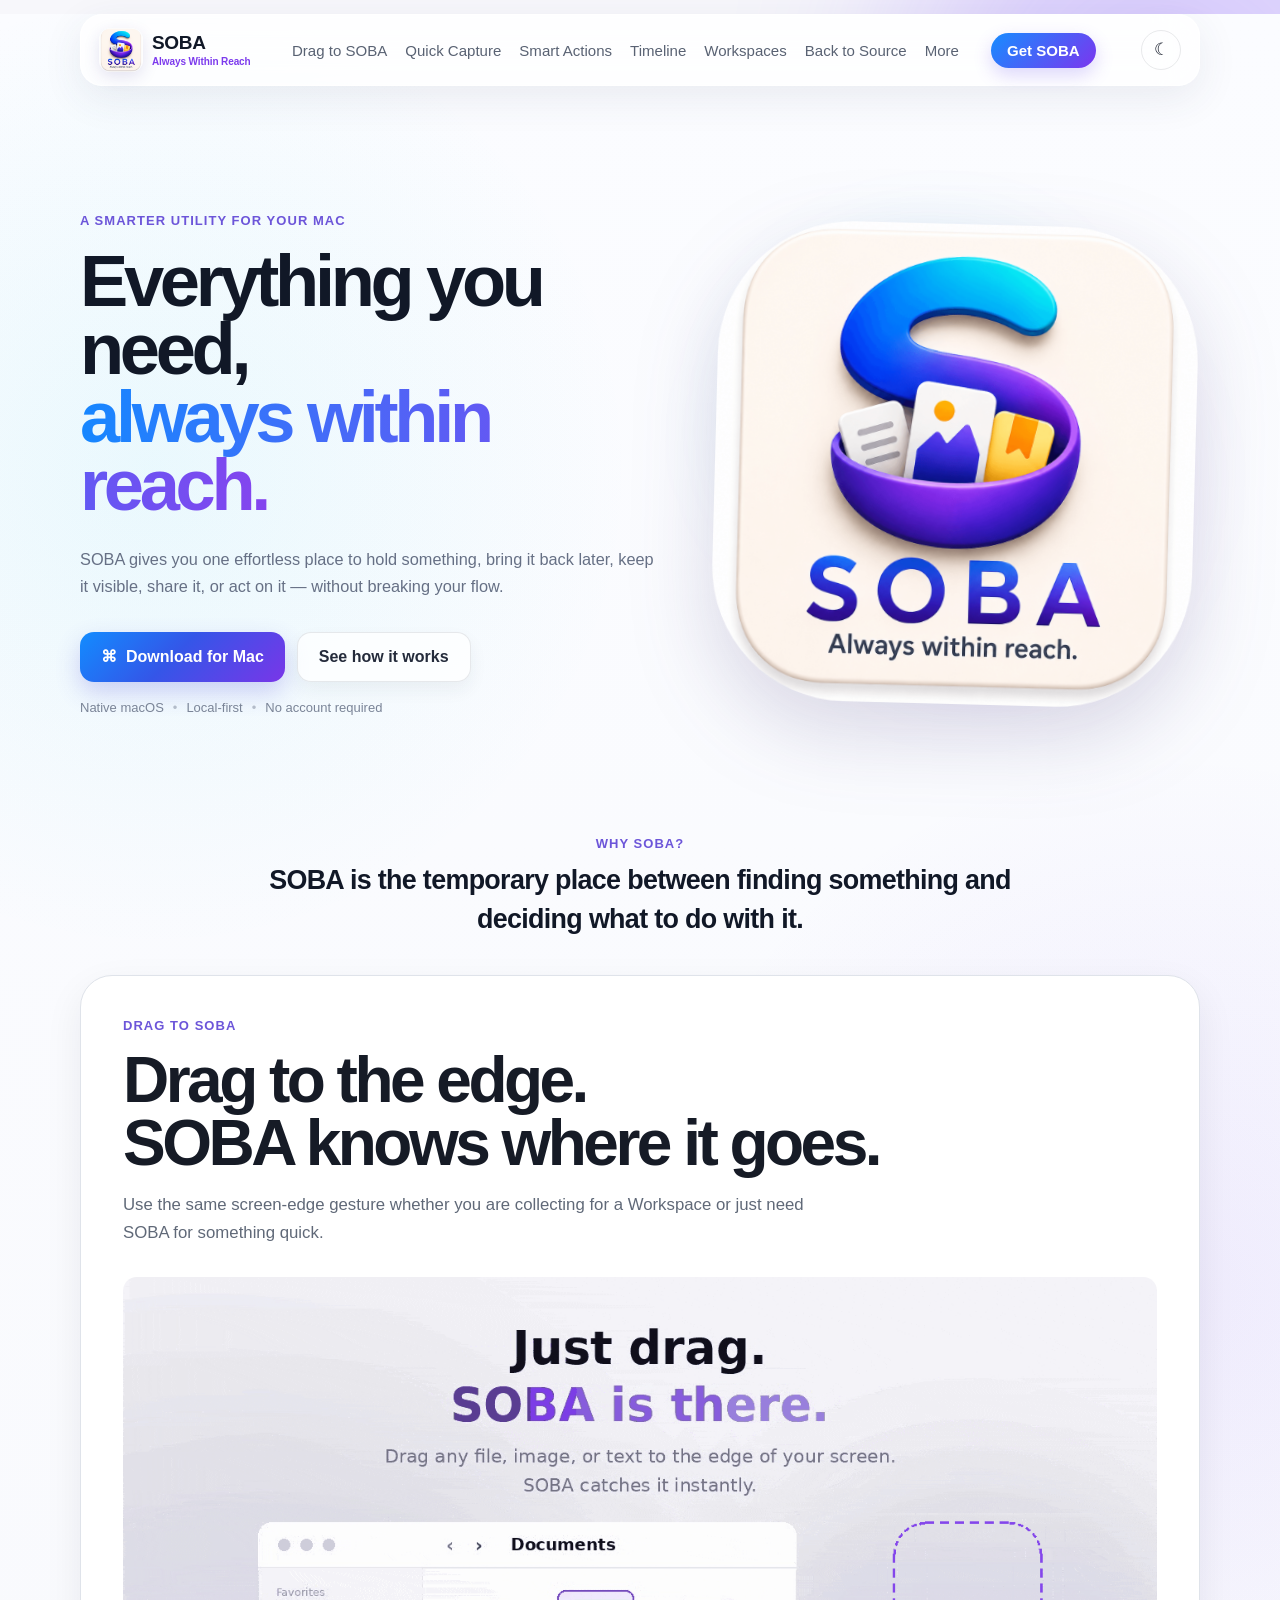
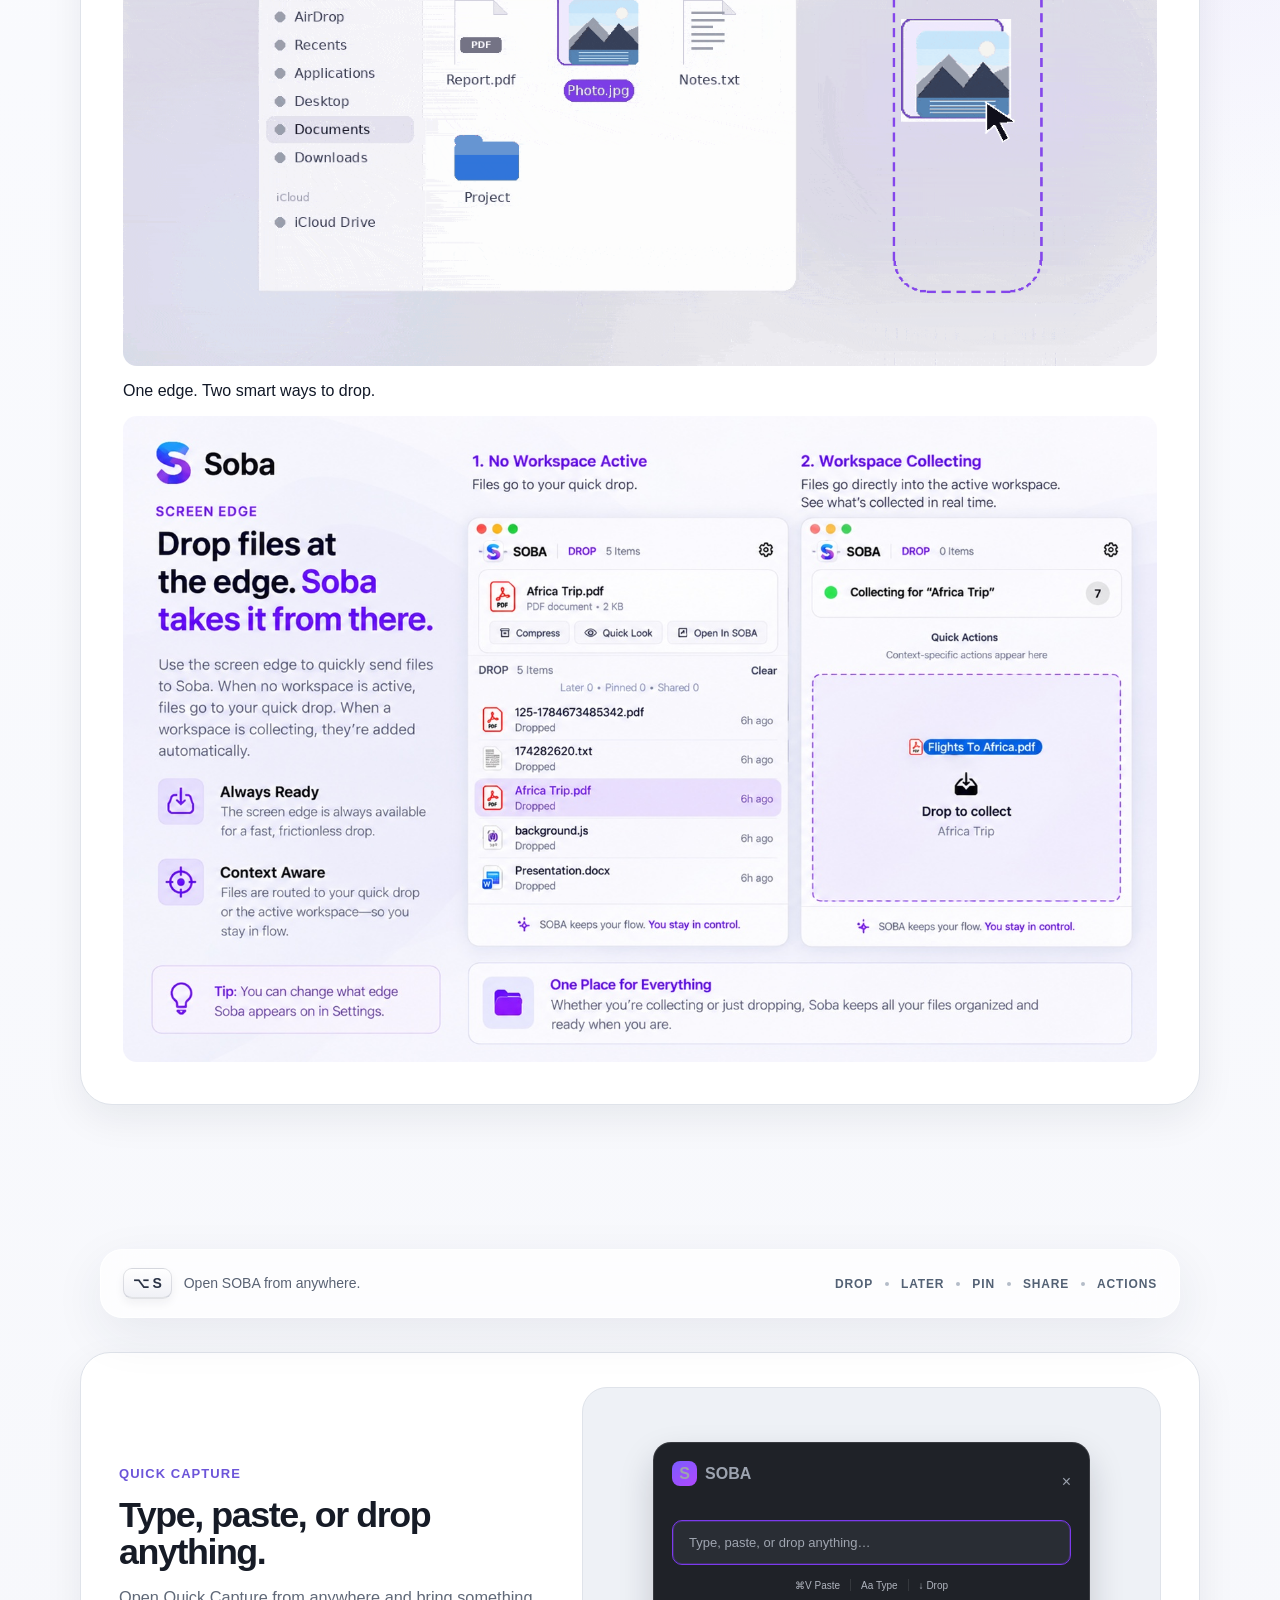
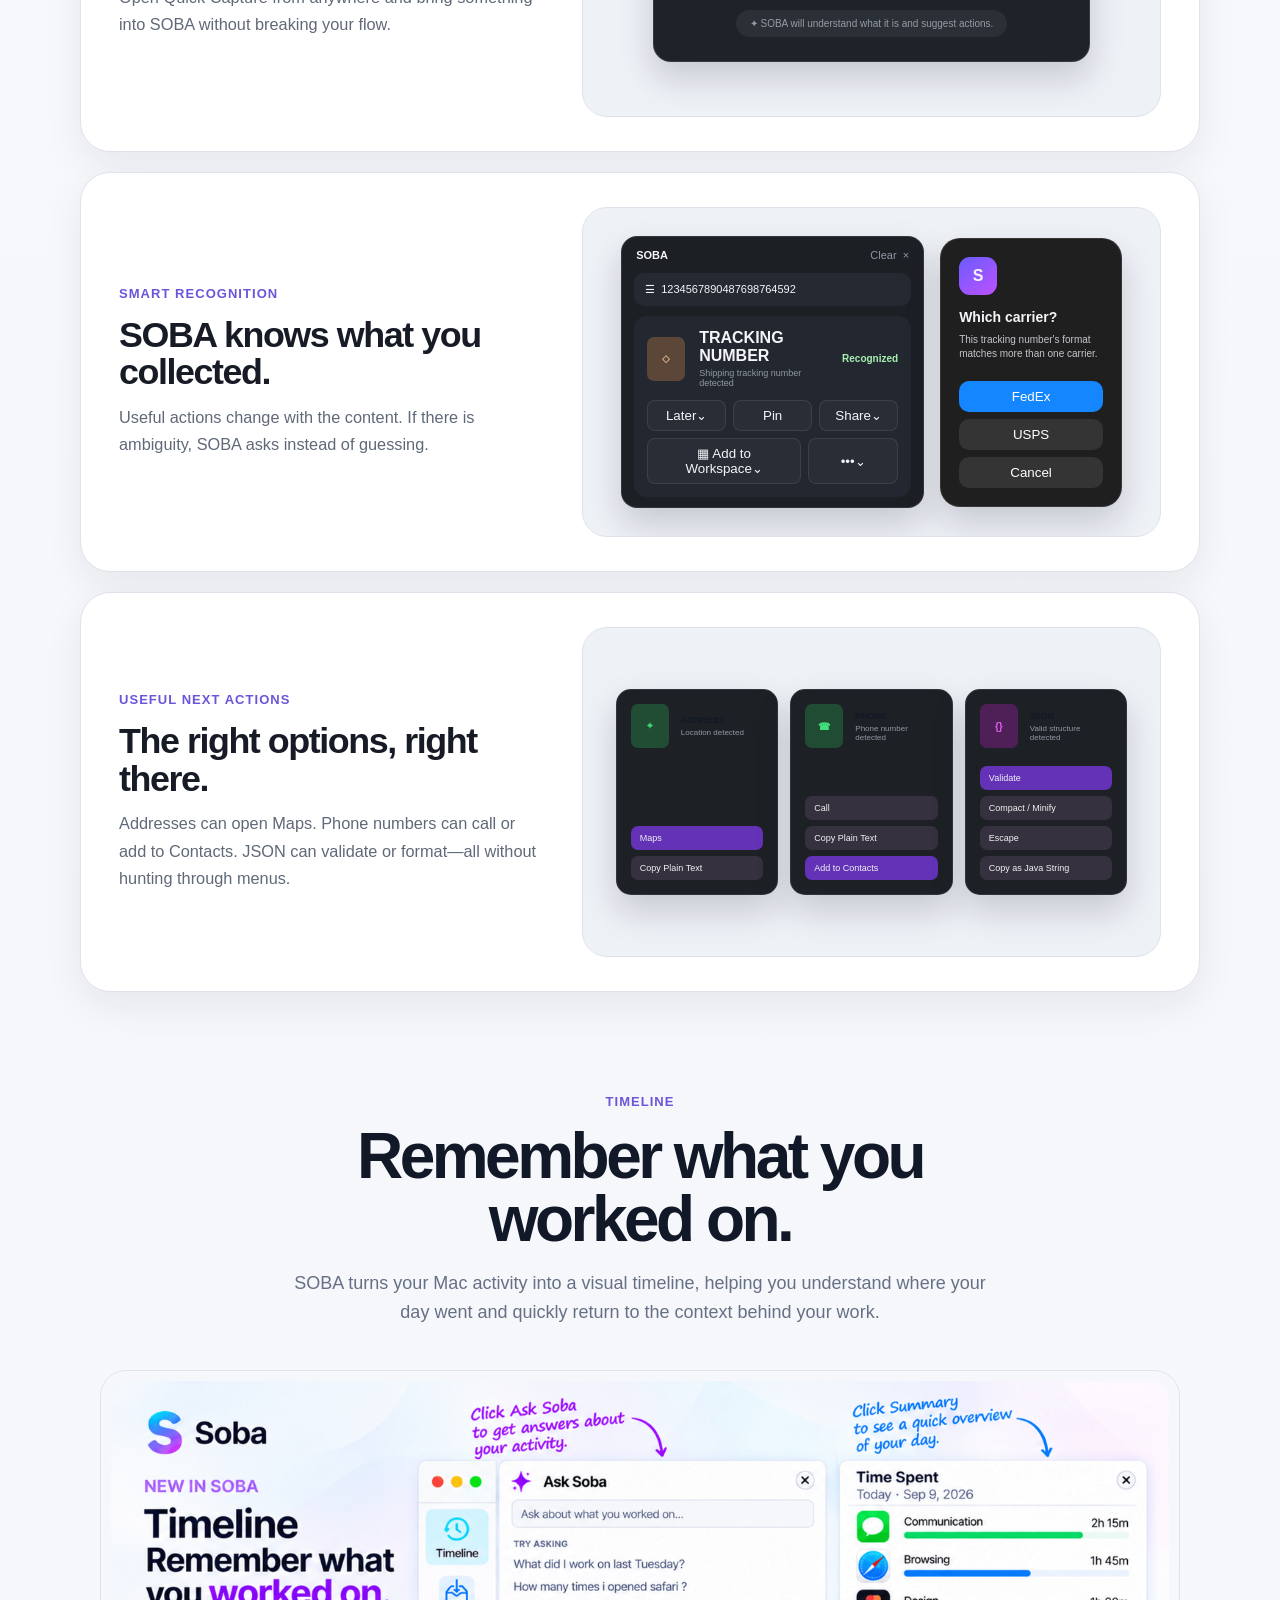
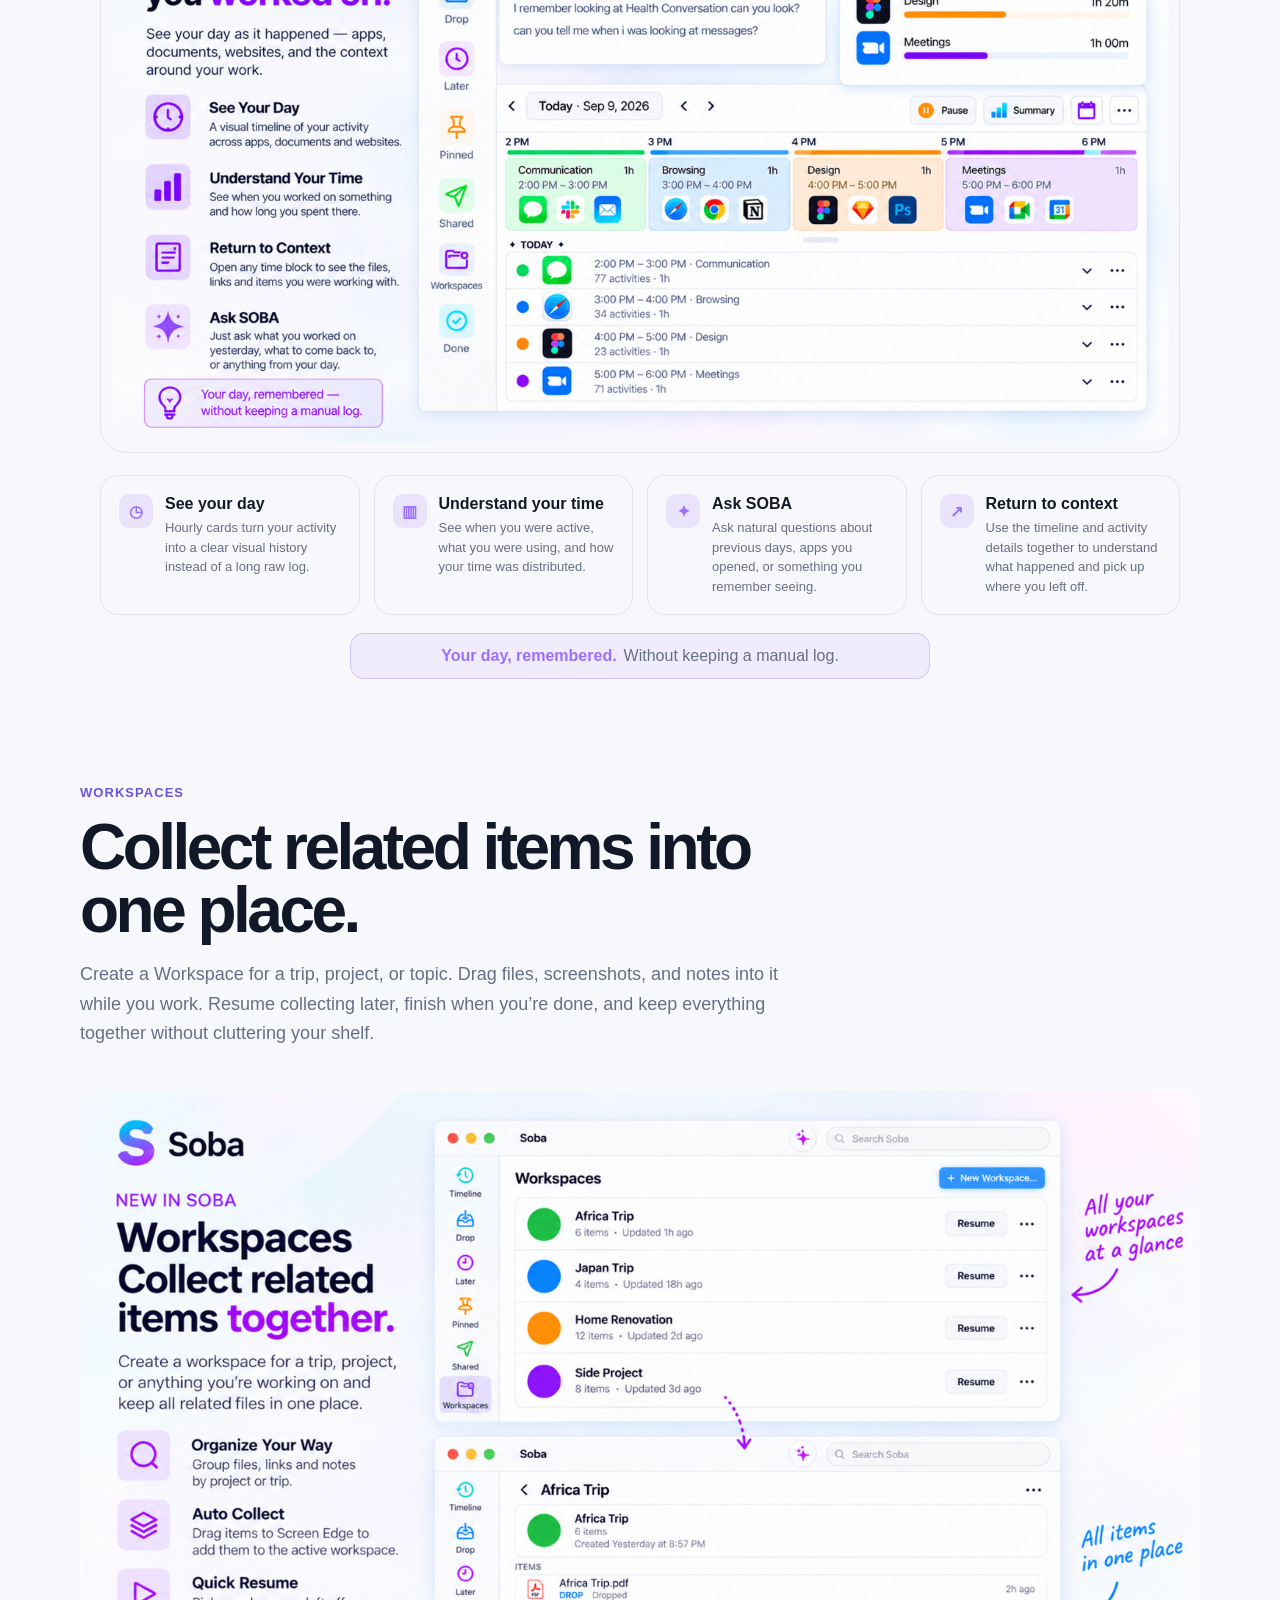
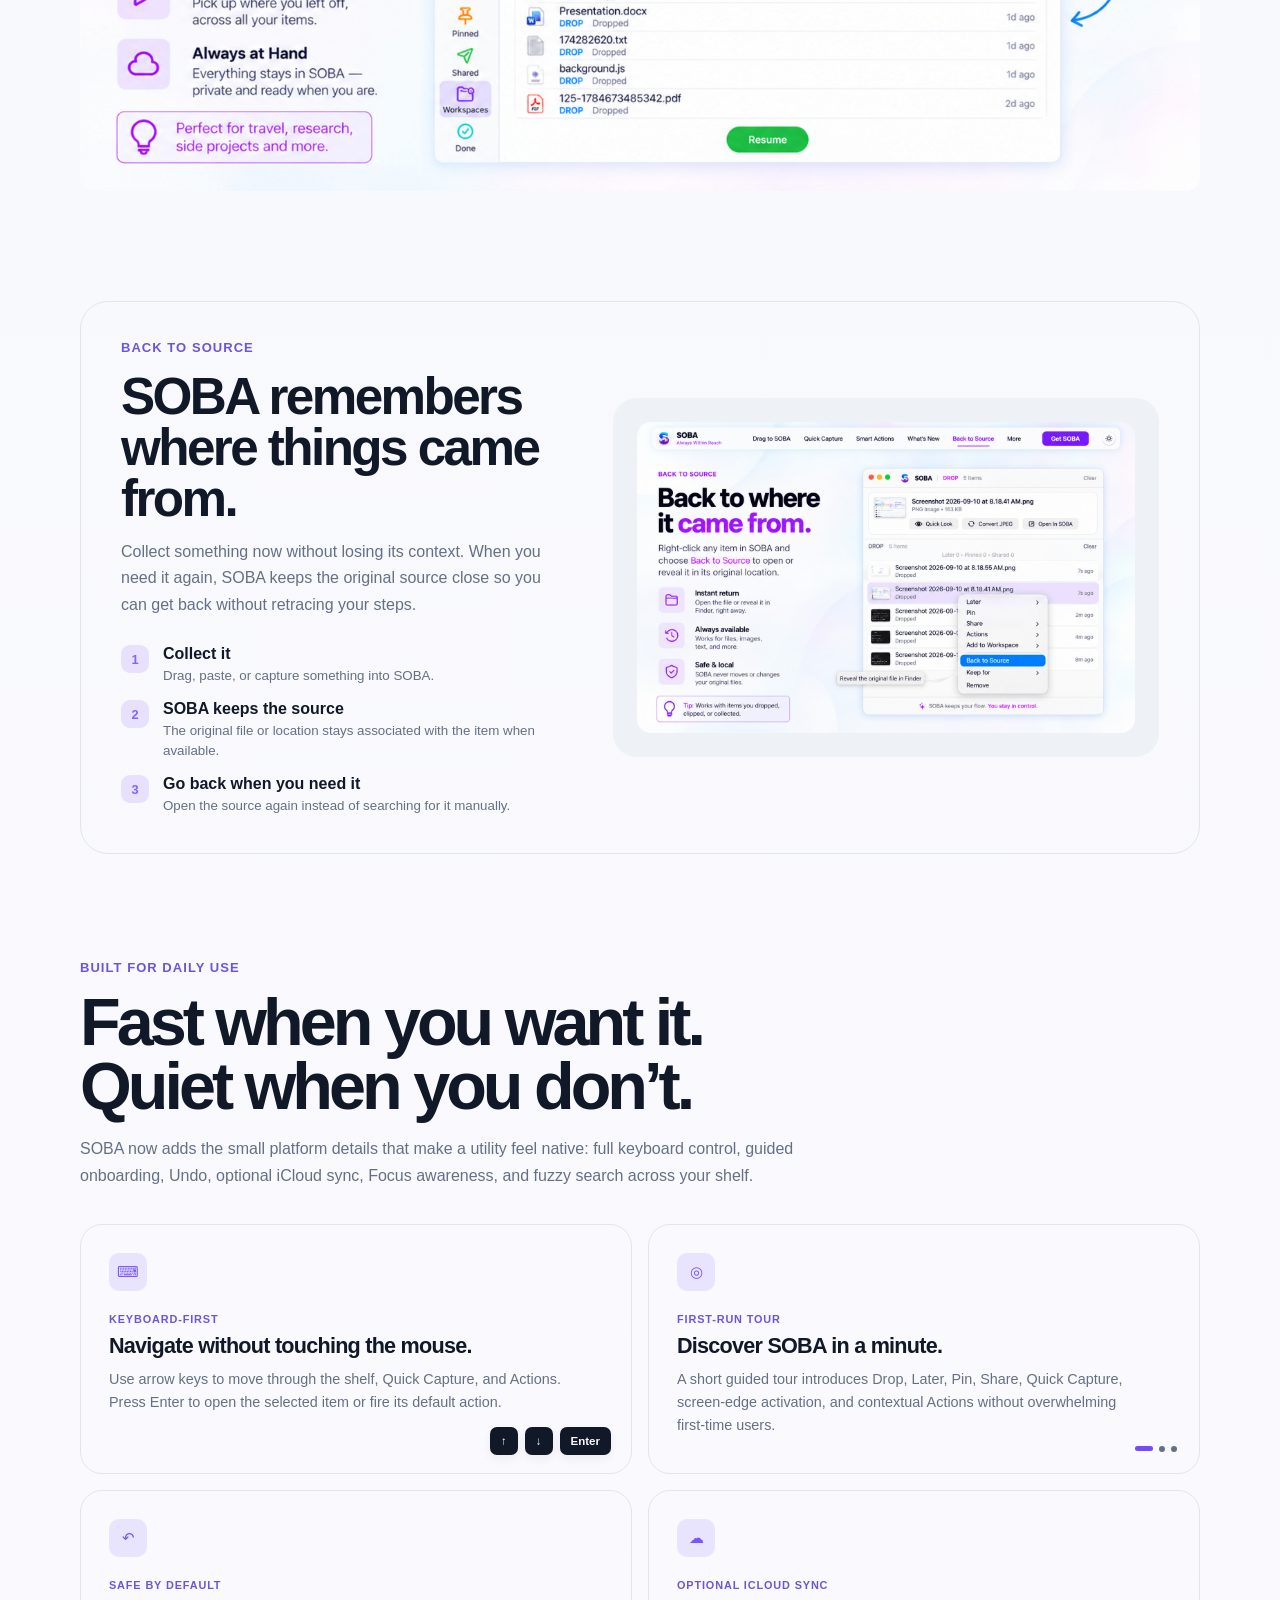
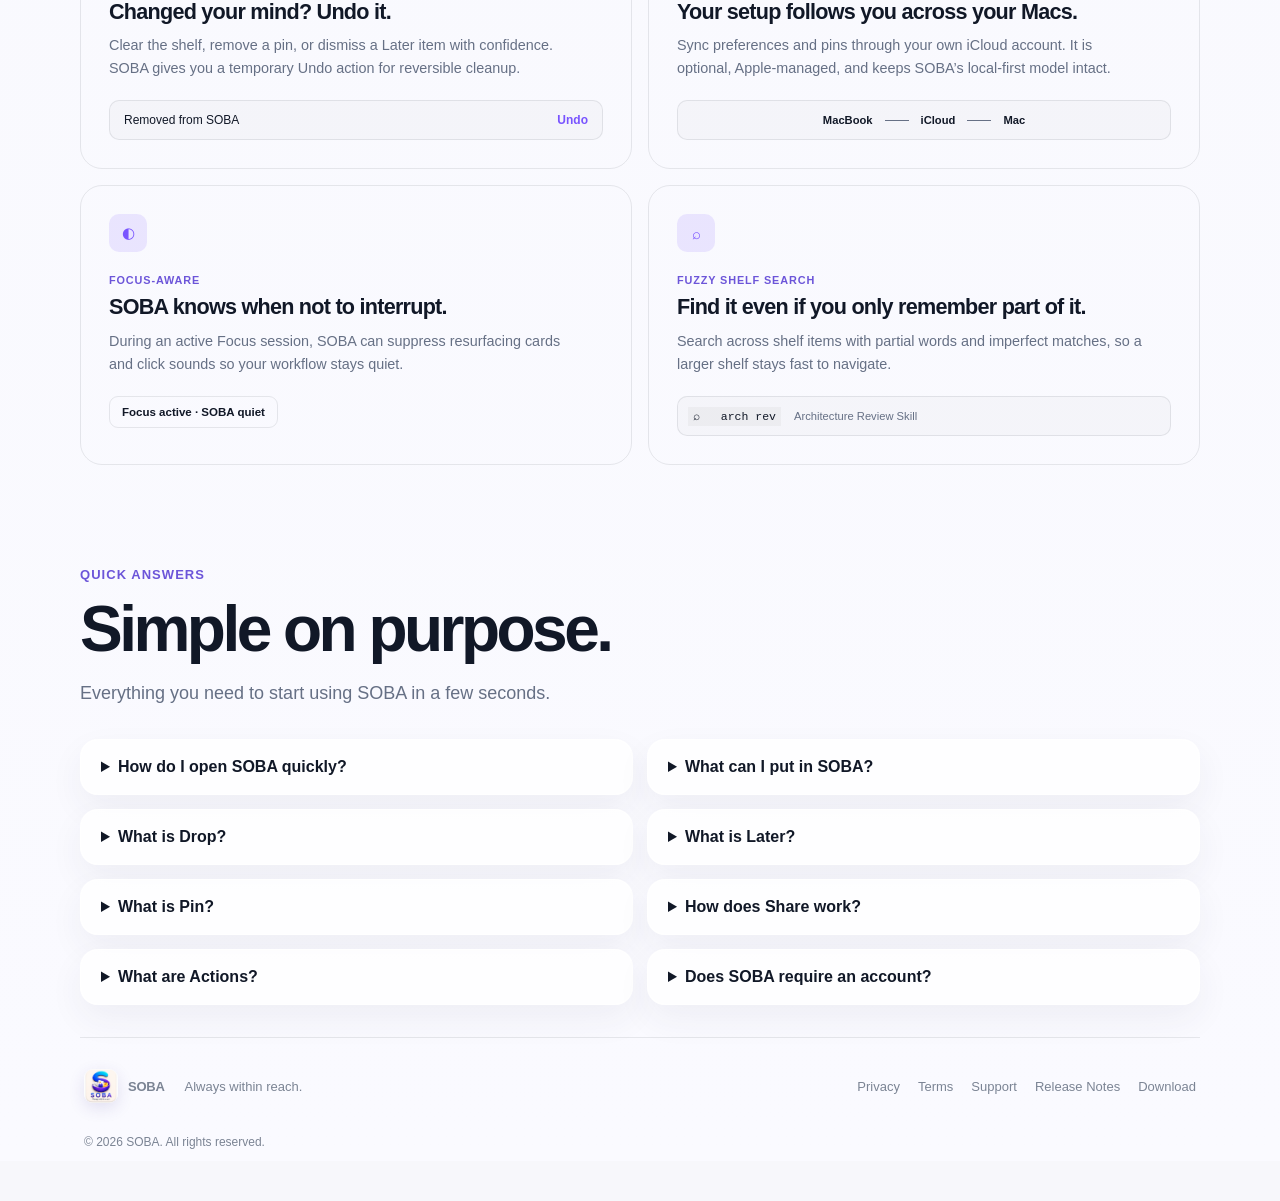
==== commit 778adee0: "Merge branch 'main' of https://github.com/samdash/sobaformac" ====
--- a/index.html
+++ b/index.html
@@ -1,6 +1,15 @@
 <!doctype html>
 <html lang="en">
 <head>
+	<!-- Google tag (gtag.js) -->
+<script async src="https://www.googletagmanager.com/gtag/js?id=G-XGHD733RBC"></script>
+<script>
+  window.dataLayer = window.dataLayer || [];
+  function gtag(){dataLayer.push(arguments);}
+  gtag('js', new Date());
+
+  gtag('config', 'G-XGHD733RBC');
+</script>
   <meta charset="utf-8" />
   <meta name="viewport" content="width=device-width, initial-scale=1" />
   <meta name="color-scheme" content="light dark" />
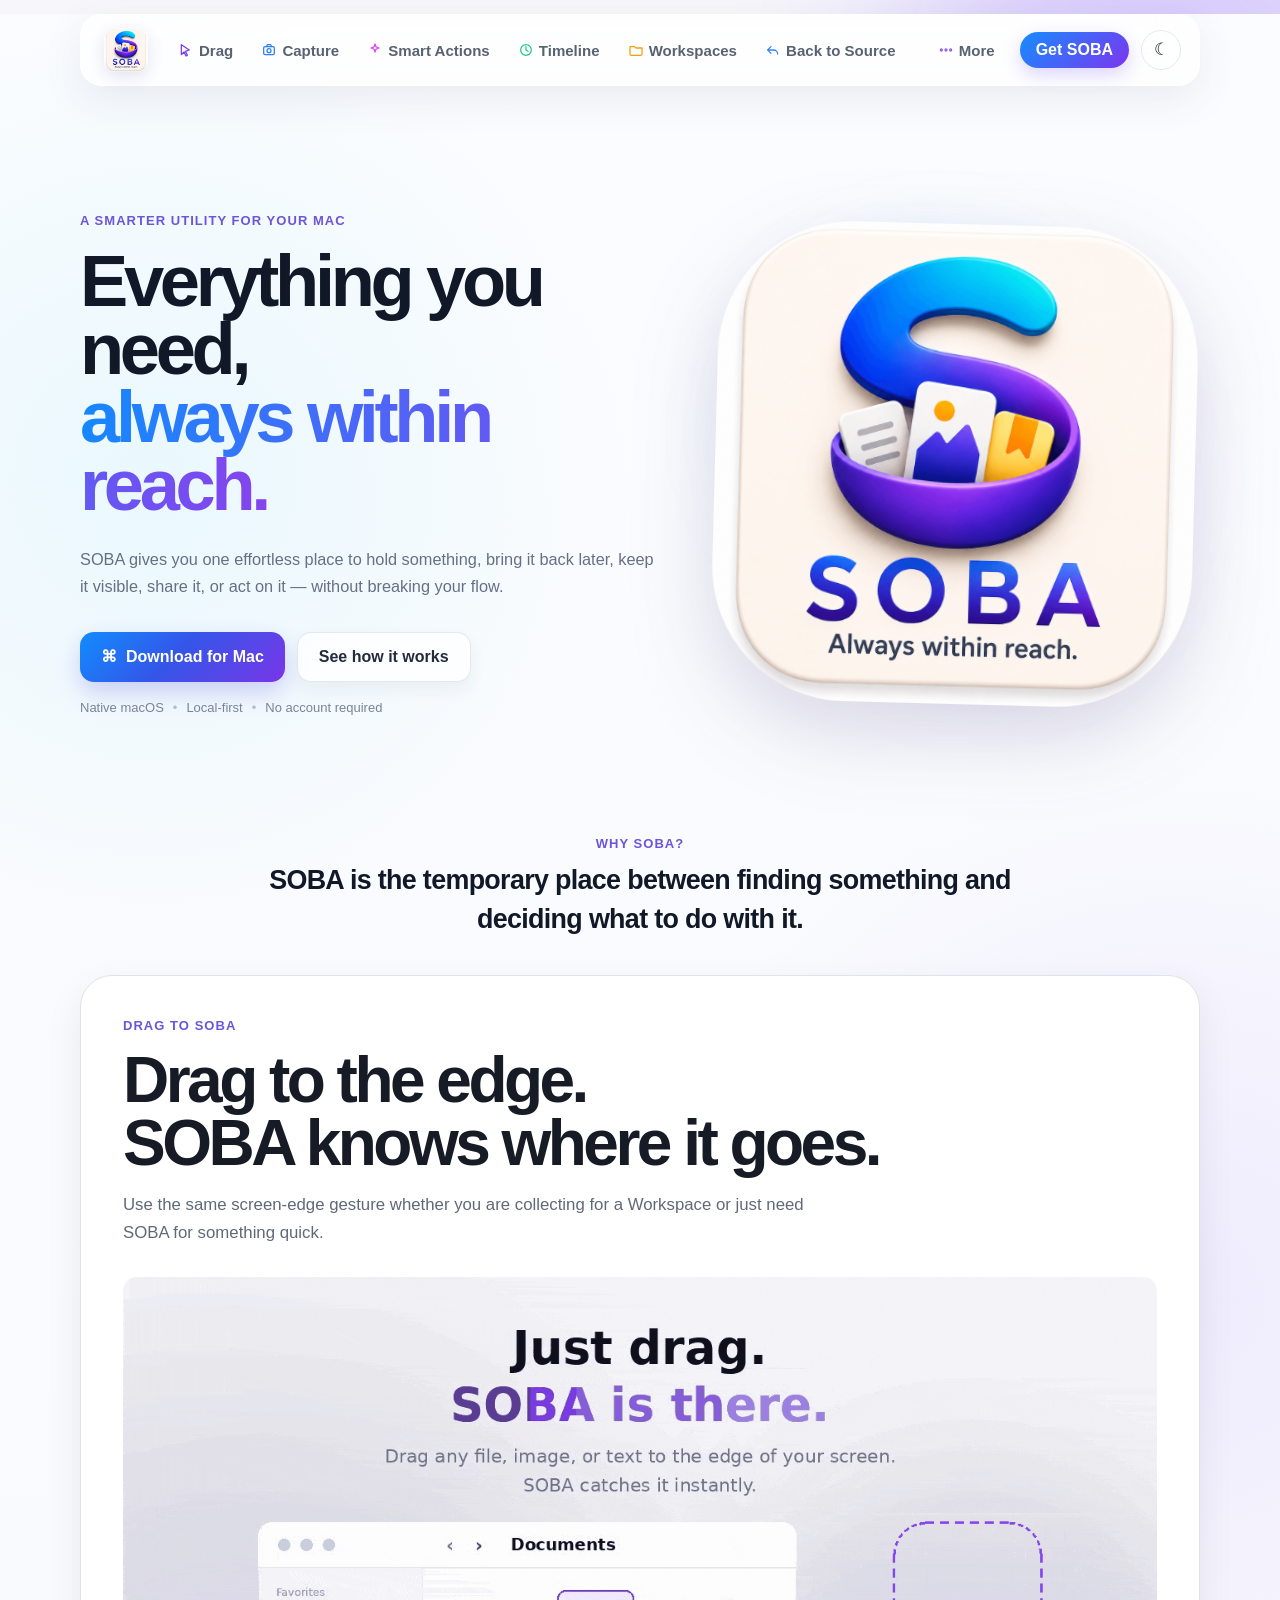
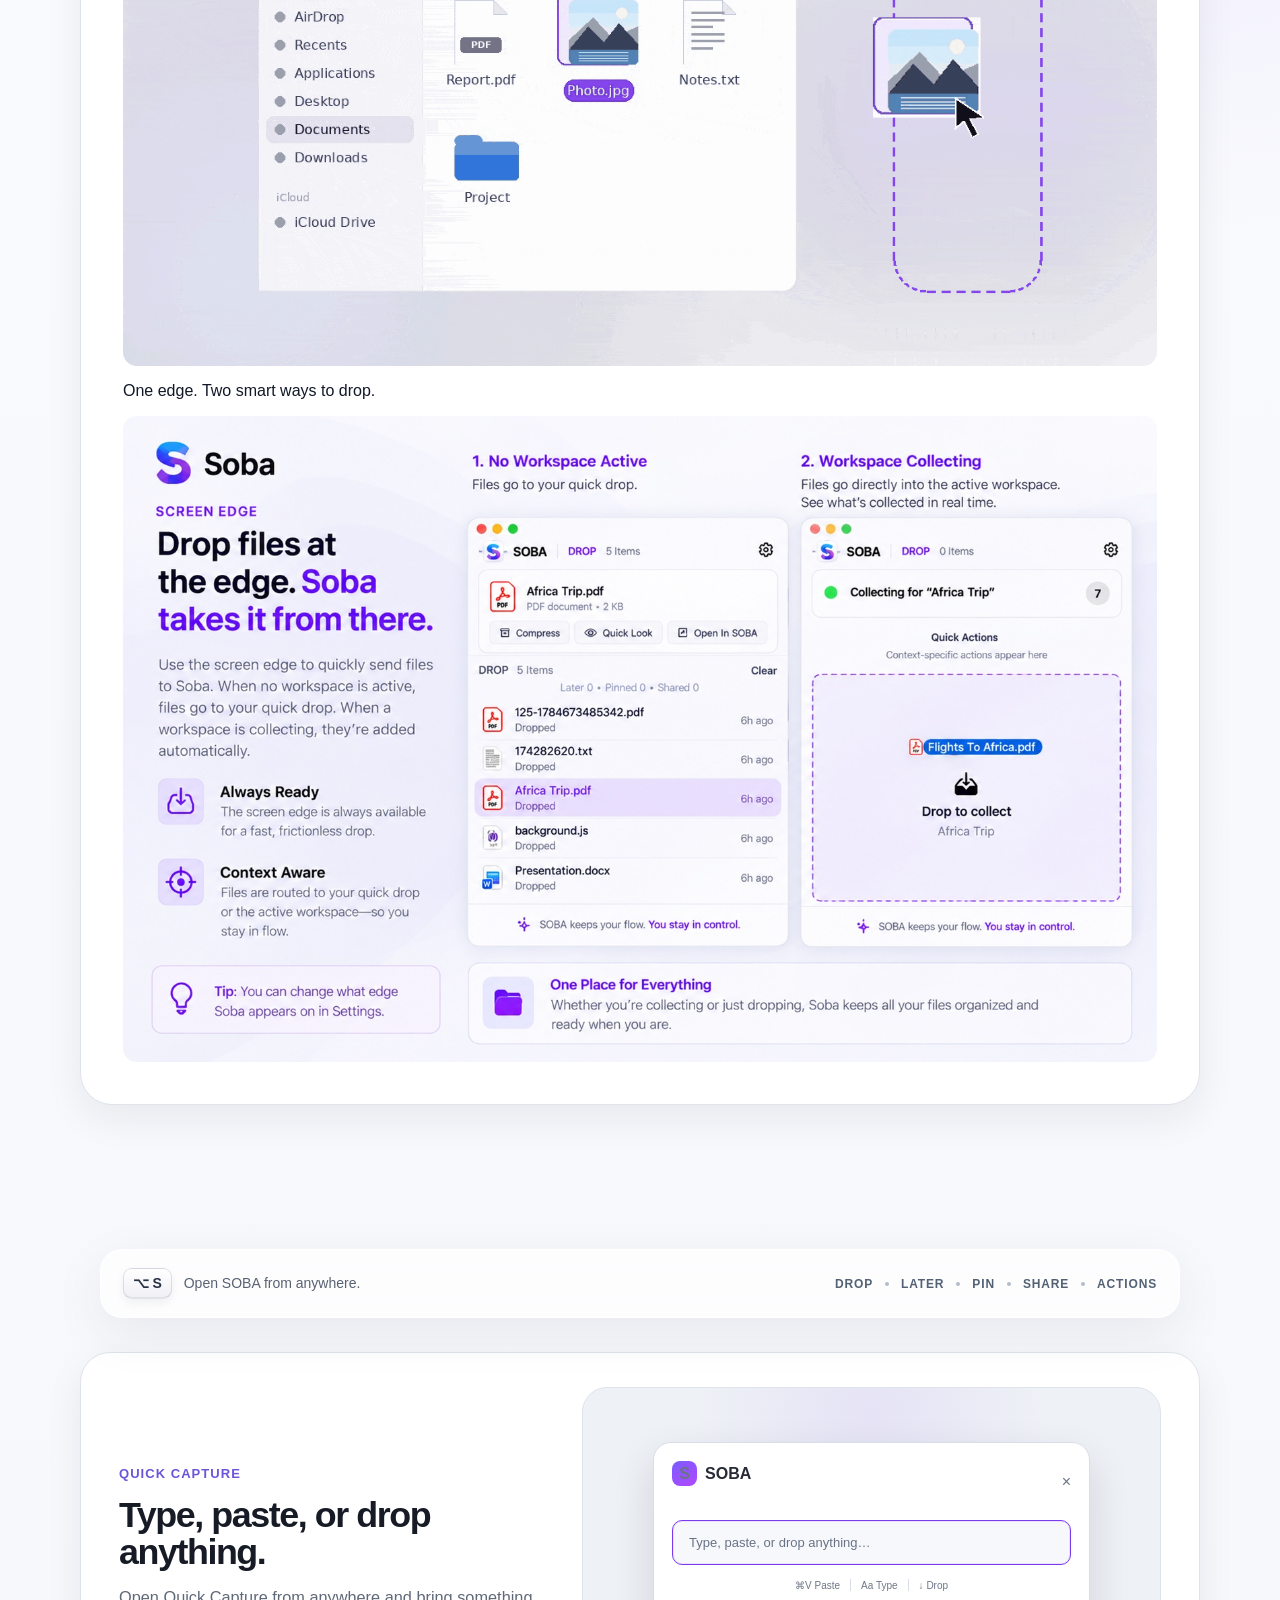
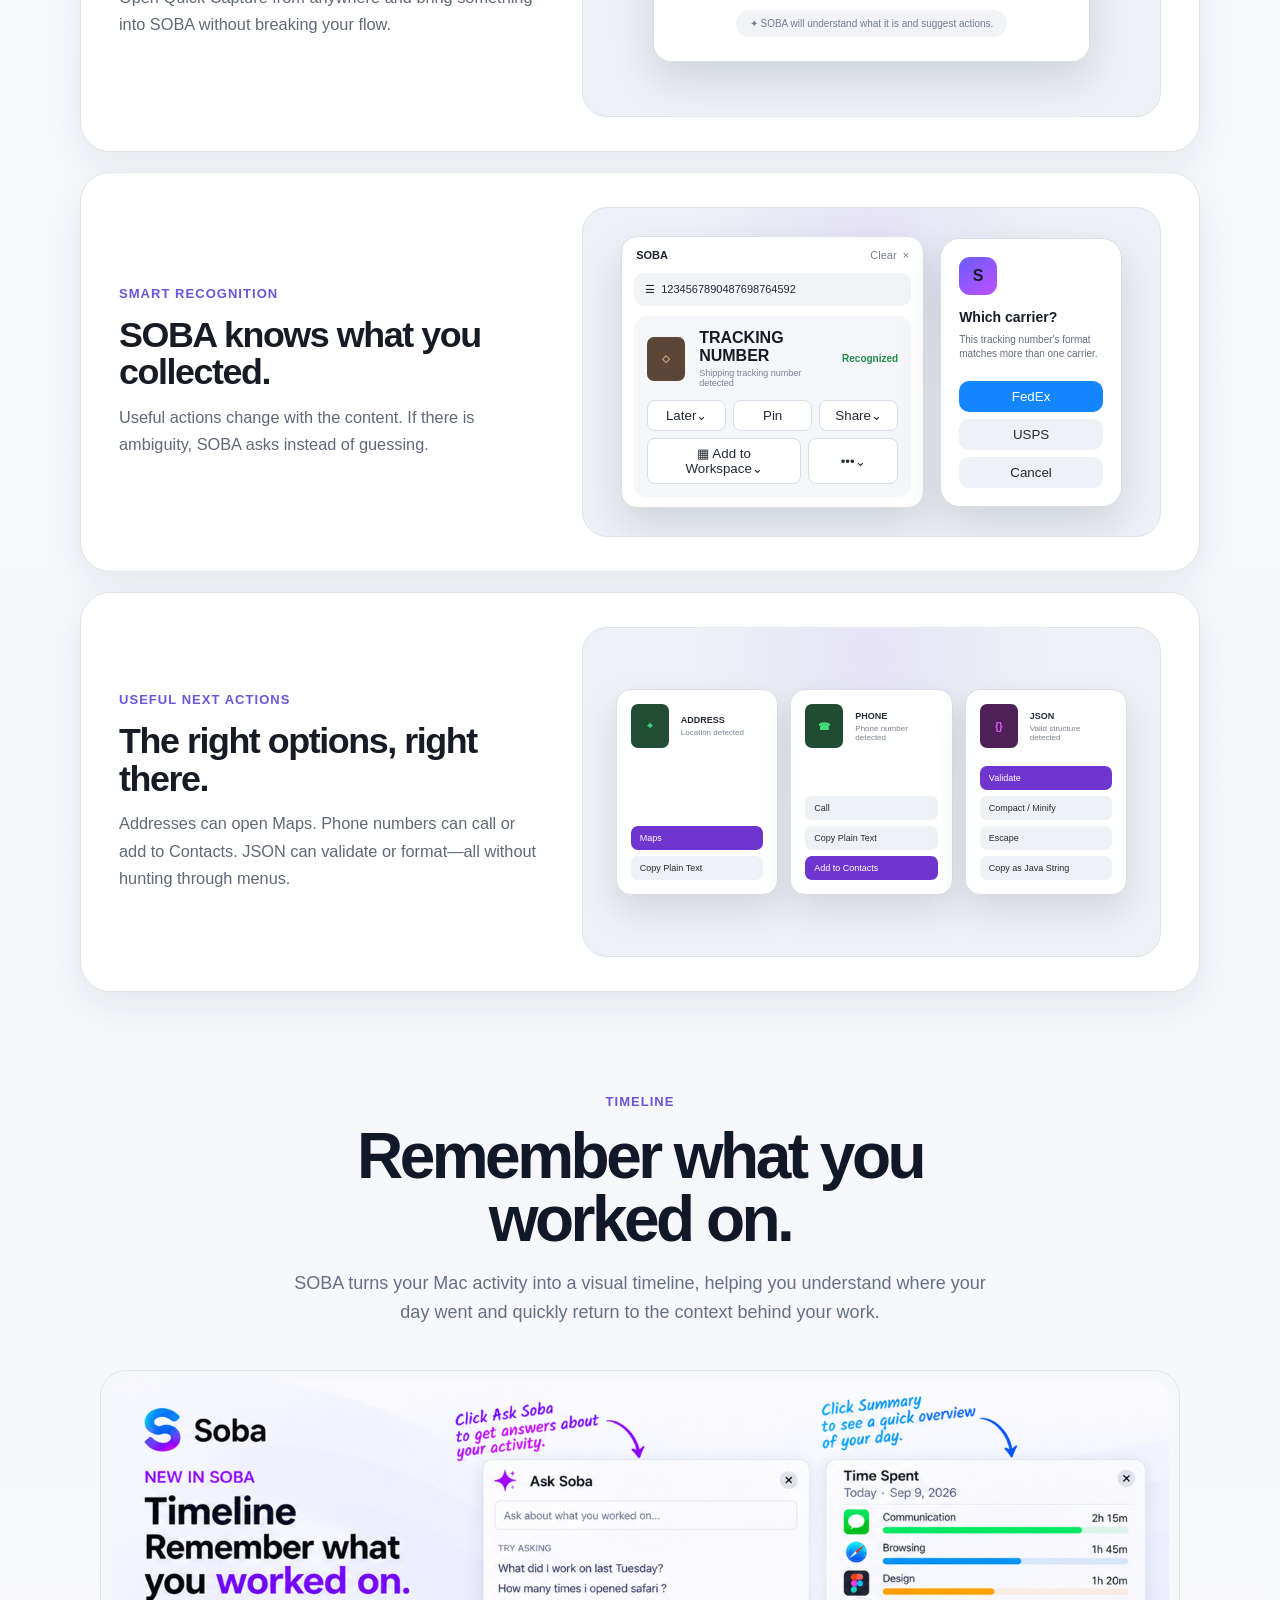
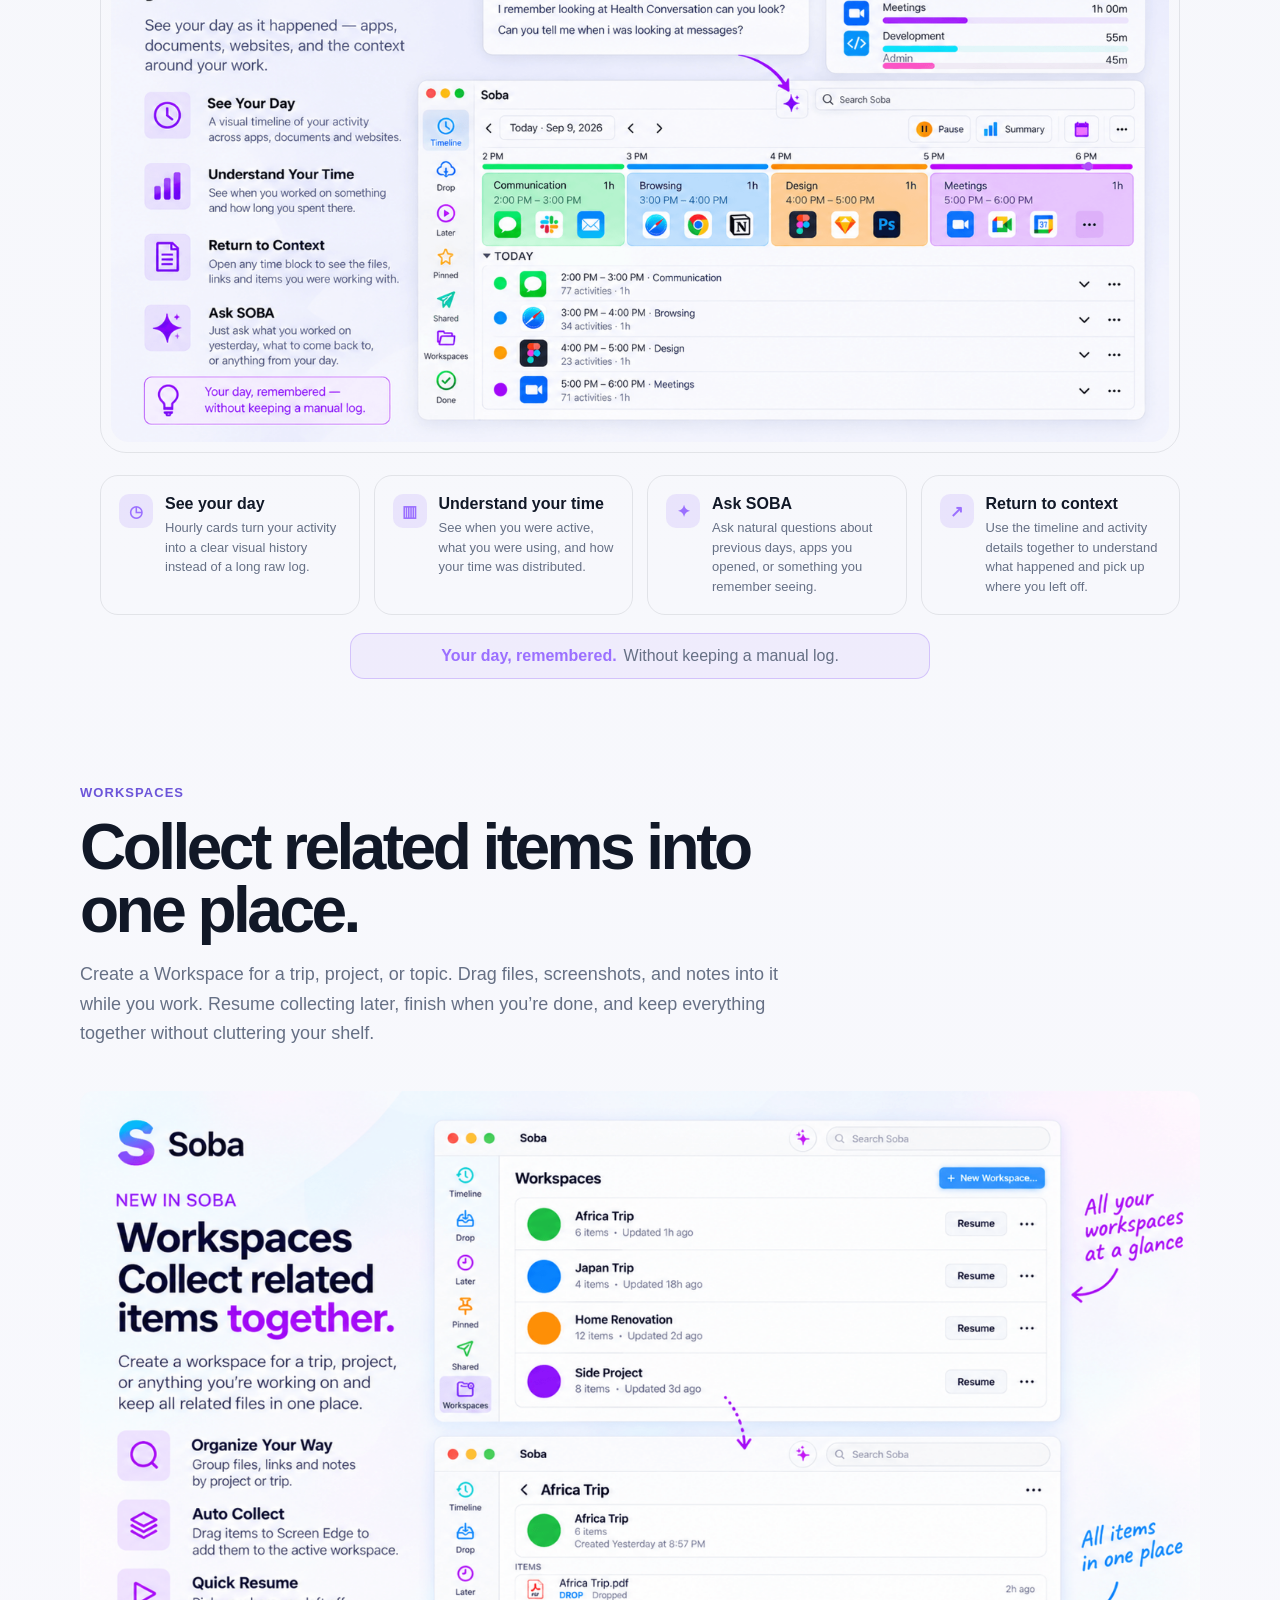
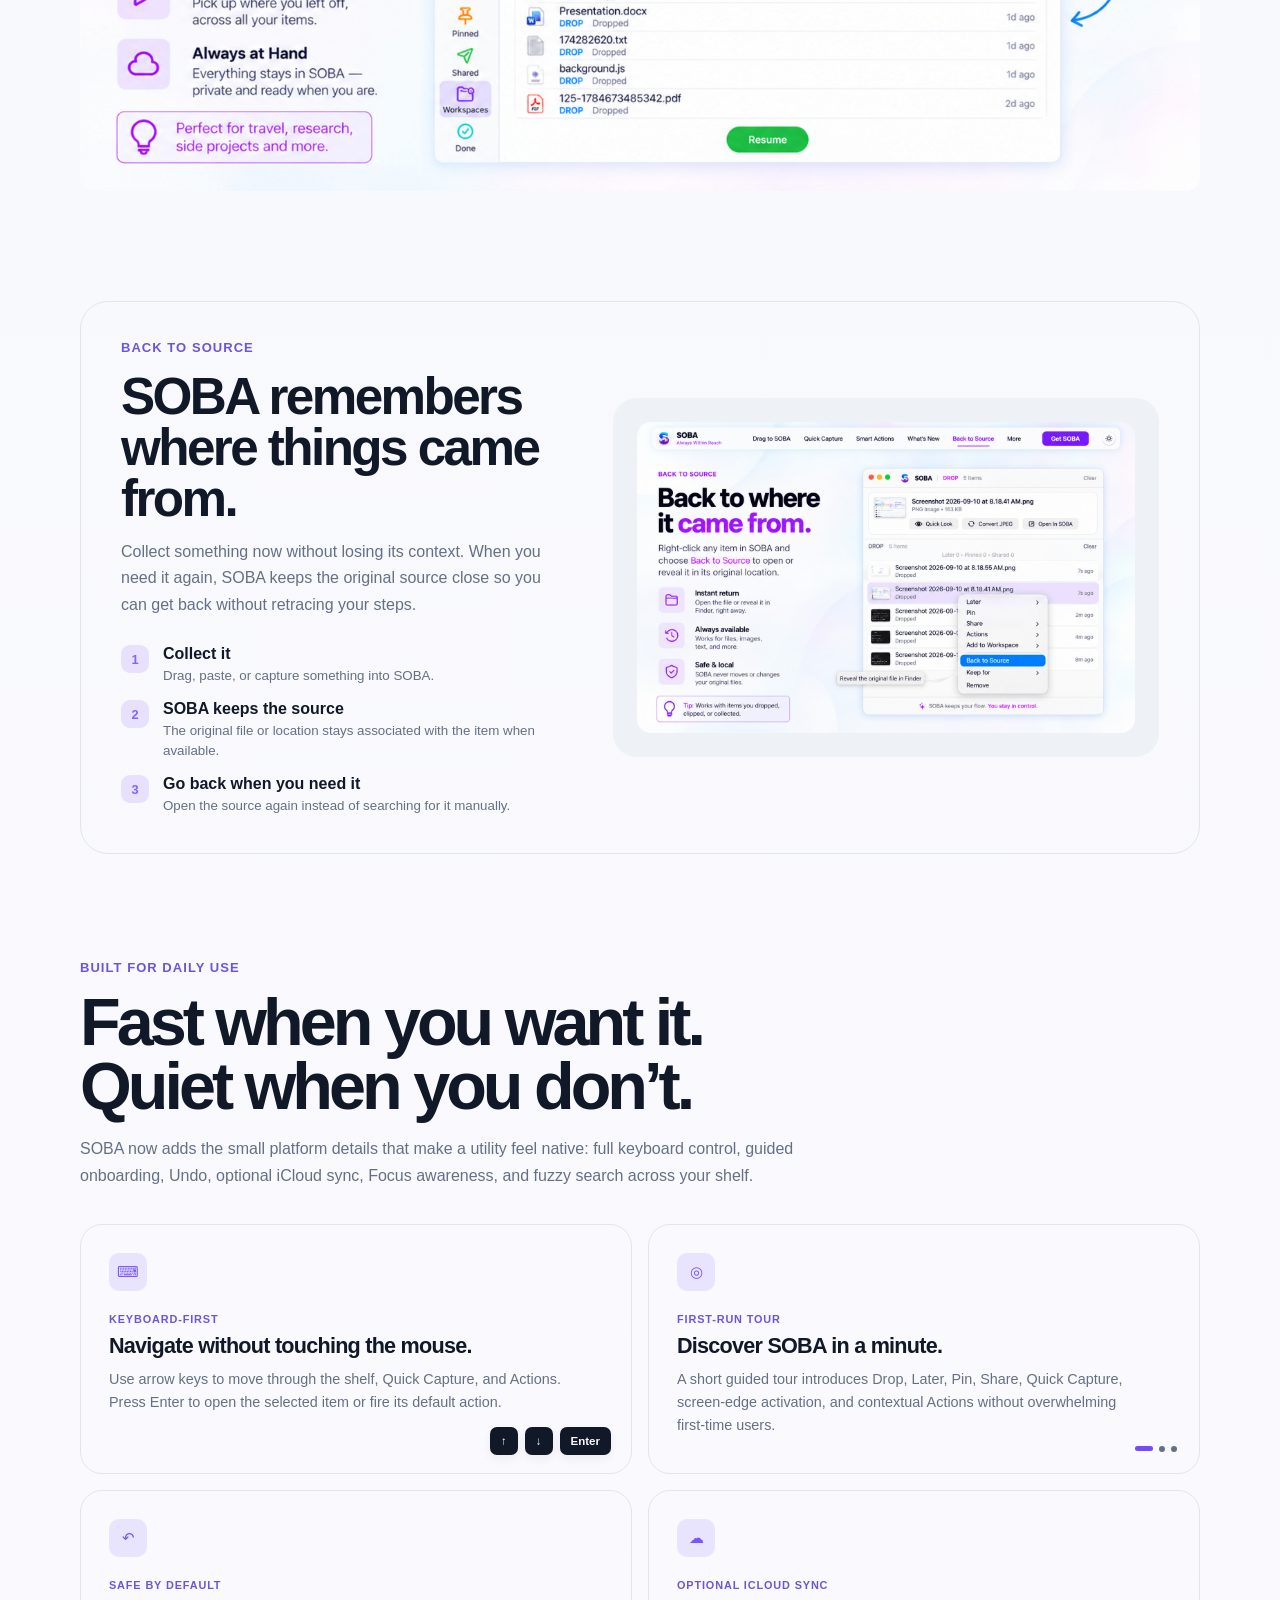
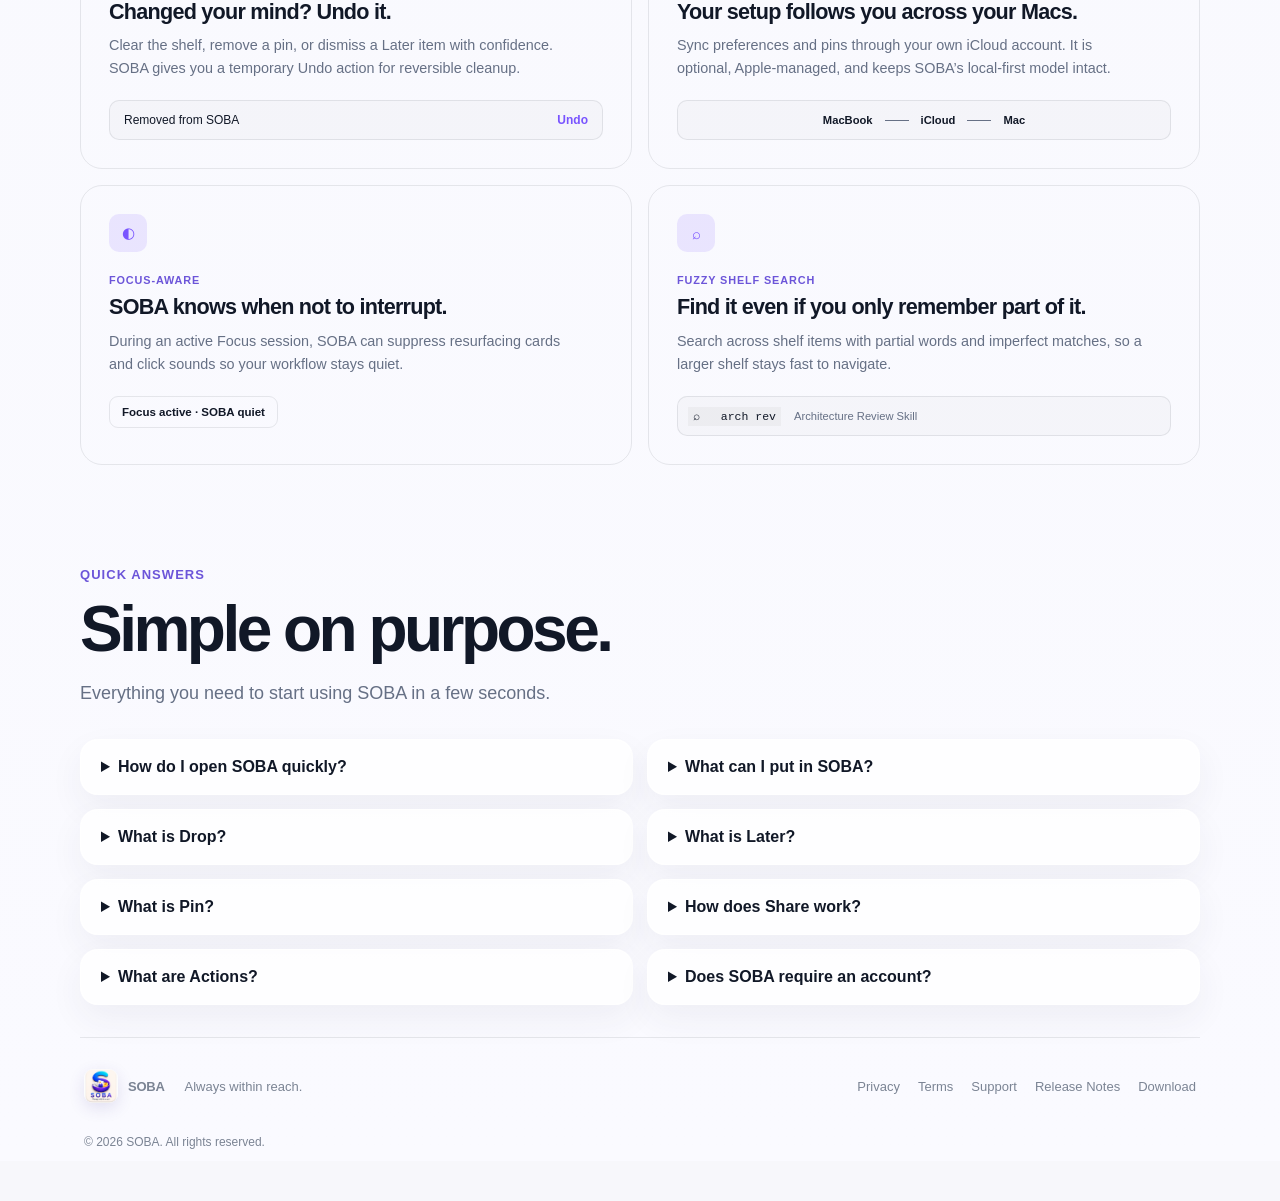
==== commit e0e88939: "updated with icons" ====
--- a/index.html
+++ b/index.html
@@ -29,25 +29,24 @@
 
   <header class="site-header">
     <a class="brand brand-rich" href="#top" aria-label="SOBA home">
-      <img src="assets/soba-brand.png" alt="" class="brand-icon" />
-      <span class="brand-stack"><strong>SOBA</strong><small>Always Within Reach</small></span>
-    </a>
+      <img src="assets/soba-brand.png" alt="" class="brand-icon" /></a>
 
     <nav class="nav-links" aria-label="Primary navigation">
-      <a href="#features">Drag to SOBA</a>
-      <a href="#quick-capture-shortcut">Quick Capture</a>
-      <a href="#smart-actions">Smart Actions</a>
-      <a href="#timeline">Timeline</a>
-      <a href="#workspaces">Workspaces</a>
-      <a href="#back-to-source">Back to Source</a>
-      <a href="#more">More</a>
-          <a class="nav-get-soba" href="#download">Get SOBA</a>
-    </nav>
-
-    <button class="theme-toggle theme-icon-toggle" type="button"
+      <a href="#features"><svg class="nav-icon" viewBox="0 0 24 24" aria-hidden="true"><path d="m5 4 12 8-6 2 3 6-2 1-3-6-4 4Z"/></svg><span class="nav-label">Drag</span></a>
+      <a href="#quick-capture-shortcut"><svg class="nav-icon" viewBox="0 0 24 24" aria-hidden="true"><rect x="4" y="7" width="16" height="12" rx="2"/><path d="m8 7 1.5-3h5L16 7"/><circle cx="12" cy="13" r="3"/></svg><span class="nav-label">Capture</span></a>
+      <a href="#smart-actions"><svg class="nav-icon" viewBox="0 0 24 24" aria-hidden="true"><path d="m12 3 1.6 4.4L18 9l-4.4 1.6L12 15l-1.6-4.4L6 9l4.4-1.6Z"/></svg><span class="nav-label">Smart Actions</span></a>
+      <a href="#timeline"><svg class="nav-icon" viewBox="0 0 24 24" aria-hidden="true"><circle cx="12" cy="12" r="8"/><path d="M12 7v5l3 2"/></svg><span class="nav-label">Timeline</span></a>
+      <a href="#workspaces"><svg class="nav-icon" viewBox="0 0 24 24" aria-hidden="true"><path d="M3 7h7l2 2h9v9a2 2 0 0 1-2 2H5a2 2 0 0 1-2-2Z"/></svg><span class="nav-label">Workspaces</span></a>
+      <a href="#back-to-source"><svg class="nav-icon" viewBox="0 0 24 24" aria-hidden="true"><path d="M9 7 4 12l5 5"/><path d="M5 12h8a6 6 0 0 1 6 6"/></svg><span class="nav-label">Back to Source</span></a>
+      <a href="#more"><svg class="nav-icon nav-icon-more" viewBox="0 0 24 24" aria-hidden="true"><circle cx="5" cy="12" r="1.5"/><circle cx="12" cy="12" r="1.5"/><circle cx="19" cy="12" r="1.5"/></svg><span class="nav-label">More</span></a></nav>
+
+    <div class="header-actions">
+      <a class="nav-get-soba" href="#download">Get SOBA</a>
+      <button class="theme-toggle theme-icon-toggle" type="button"
         aria-label="Switch to dark mode" title="Switch to dark mode">
         <span class="theme-icon" aria-hidden="true"></span>
       </button>
+    </div>
   </header>
 
   <main id="top">
--- a/styles.css
+++ b/styles.css
@@ -4364,3 +4364,551 @@
 html[data-theme="dark"] img[data-dark-src][data-light-src]{
   filter:none !important;
 }
+
+
+/* ============================================================
+   Smart Actions constructed mockups — true Light Mode
+   Dark mode remains unchanged.
+   ============================================================ */
+html[data-theme="light"] #smart-actions .visual-frame,
+html[data-theme="light"] #smart-actions + .showcase-panel .visual-frame,
+html[data-theme="light"] .showcase-panel:has(.quick-mock-v2) .visual-frame{
+  background:
+    radial-gradient(circle at 50% 8%, rgba(124,58,237,.08), transparent 42%),
+    #eef1f6 !important;
+  border-color:#dfe3ea !important;
+}
+
+/* QUICK CAPTURE */
+html[data-theme="light"] .quick-mock-v2{
+  background:#ffffff !important;
+  border-color:#d8dde7 !important;
+  color:#171b26 !important;
+  box-shadow:0 18px 42px rgba(24,32,48,.14) !important;
+}
+html[data-theme="light"] .quick-v2-top{
+  color:#697386 !important;
+}
+html[data-theme="light"] .quick-brand strong{
+  color:#262b36 !important;
+}
+html[data-theme="light"] .quick-v2-field{
+  background:#f7f8fb !important;
+  border-color:#7c3aed !important;
+  color:#697386 !important;
+  box-shadow:inset 0 0 0 1px rgba(124,58,237,.12) !important;
+}
+html[data-theme="light"] .quick-v2-tools{
+  color:#6f7787 !important;
+}
+html[data-theme="light"] .quick-v2-tools i{
+  background:#d9dee7 !important;
+}
+html[data-theme="light"] .quick-v2-hint{
+  background:#f1f3f7 !important;
+  color:#747d8f !important;
+}
+
+/* SMART RECOGNITION */
+html[data-theme="light"] .smart-item-window{
+  background:#ffffff !important;
+  border-color:#d9dee7 !important;
+  color:#171b26 !important;
+  box-shadow:0 18px 42px rgba(24,32,48,.14) !important;
+}
+html[data-theme="light"] .action-top{
+  color:#1d2330 !important;
+}
+html[data-theme="light"] .action-top span,
+html[data-theme="light"] .action-footer span{
+  color:#737c8e !important;
+}
+html[data-theme="light"] .action-input{
+  background:#f2f4f8 !important;
+  color:#222936 !important;
+}
+html[data-theme="light"] .action-card{
+  background:#f5f6f9 !important;
+  color:#171b26 !important;
+}
+html[data-theme="light"] .action-kind small{
+  color:#778194 !important;
+}
+html[data-theme="light"] .action-kind>b{
+  color:#218a4a !important;
+}
+html[data-theme="light"] .edge-actions button,
+html[data-theme="light"] .action-buttons button,
+html[data-theme="light"] .source-actions button,
+html[data-theme="light"] .workspace-head button,
+html[data-theme="light"] .quick-footer button{
+  background:#ffffff !important;
+  border-color:#d8dde7 !important;
+  color:#242a35 !important;
+}
+html[data-theme="light"] .carrier-picker{
+  background:#ffffff !important;
+  border-color:#d9dee7 !important;
+  color:#171b26 !important;
+  box-shadow:0 18px 42px rgba(24,32,48,.14) !important;
+}
+html[data-theme="light"] .carrier-picker p{
+  color:#636d80 !important;
+}
+html[data-theme="light"] .carrier-picker button{
+  background:#eef1f5 !important;
+  color:#252b37 !important;
+}
+html[data-theme="light"] .carrier-picker button.primary{
+  background:#1486ff !important;
+  color:#ffffff !important;
+}
+
+/* USEFUL NEXT ACTIONS */
+html[data-theme="light"] .mini-action-card{
+  background:#ffffff !important;
+  border-color:#d9dee7 !important;
+  color:#171b26 !important;
+  box-shadow:0 16px 34px rgba(18,24,38,.12) !important;
+}
+html[data-theme="light"] .mini-action-head strong{
+  color:#252b37 !important;
+}
+html[data-theme="light"] .mini-action-head small{
+  color:#788294 !important;
+}
+html[data-theme="light"] .mini-action-menu span{
+  background:#eef1f5 !important;
+  color:#252b37 !important;
+}
+html[data-theme="light"] .mini-action-card:first-child .mini-action-menu span:first-child,
+html[data-theme="light"] .mini-action-card:nth-child(2) .mini-action-menu span:last-child,
+html[data-theme="light"] .mini-action-card:nth-child(3) .mini-action-menu span:first-child{
+  background:#6f35cf !important;
+  color:#ffffff !important;
+}
+
+
+/* SOBA nav spacing correction — preserve order */
+.site-header .nav-links{
+  gap:3px;
+  white-space:nowrap;
+}
+.site-header .nav-links > a:not(.nav-get-soba){
+  gap:5px;
+  padding-left:6px;
+  padding-right:6px;
+  flex-shrink:0;
+}
+.site-header .nav-links .nav-icon{
+  width:14px;
+  height:14px;
+}
+.site-header .nav-get-soba{
+  flex-shrink:0;
+  margin-left:9px;
+}
+.site-header .theme-toggle{
+  flex-shrink:0;
+  margin-left:8px;
+}
+@media (max-width:1240px) and (min-width:901px){
+  .site-header .nav-links{ gap:1px; }
+  .site-header .nav-links > a:not(.nav-get-soba){
+    padding-left:4px;
+    padding-right:4px;
+    gap:4px;
+    font-size:14px;
+  }
+  .site-header .nav-links .nav-icon{
+    width:13px;
+    height:13px;
+  }
+}
+
+
+/* SOBA definitive header-end + purple-hover fix */
+
+/* Navigation links: strong SOBA-purple hover without moving anything. */
+.site-header .nav-links > a:not(.nav-get-soba):hover{
+  color:#7c3aed !important;
+  background:rgba(124,58,237,.12) !important;
+  border-radius:10px;
+  text-shadow:0 0 16px rgba(124,58,237,.18);
+}
+.site-header .nav-links > a:not(.nav-get-soba):hover .nav-icon{
+  color:#7c3aed !important;
+  stroke:#7c3aed !important;
+  opacity:1;
+}
+html[data-theme="dark"] .site-header .nav-links > a:not(.nav-get-soba):hover{
+  color:#d8b4fe !important;
+  background:rgba(168,85,247,.18) !important;
+}
+html[data-theme="dark"] .site-header .nav-links > a:not(.nav-get-soba):hover .nav-icon{
+  color:#d8b4fe !important;
+  stroke:#d8b4fe !important;
+}
+
+/* The last two controls must be normal-flow siblings, never layered. */
+.site-header .nav-get-soba{
+  position:static !important;
+  inset:auto !important;
+  right:auto !important;
+  left:auto !important;
+  top:auto !important;
+  bottom:auto !important;
+  transform:none !important;
+  flex:0 0 auto !important;
+  margin-left:10px !important;
+  margin-right:0 !important;
+  z-index:auto !important;
+}
+
+.site-header .theme-toggle{
+  position:static !important;
+  inset:auto !important;
+  right:auto !important;
+  left:auto !important;
+  top:auto !important;
+  bottom:auto !important;
+  transform:none !important;
+  flex:0 0 40px !important;
+  width:40px !important;
+  min-width:40px !important;
+  max-width:40px !important;
+  height:40px !important;
+  margin-left:14px !important;
+  margin-right:0 !important;
+  z-index:auto !important;
+}
+
+/* If both controls are inside the nav, keep them separated there. */
+.site-header .nav-links .nav-get-soba + .theme-toggle{
+  margin-left:14px !important;
+}
+
+
+/* SOBA nav icon restore — retain spacing/hover fix */
+.site-header .nav-links .nav-icon{
+  width:14px !important;
+  height:14px !important;
+  flex:0 0 auto !important;
+  fill:none !important;
+  stroke:currentColor !important;
+  stroke-width:1.75 !important;
+  stroke-linecap:round !important;
+  stroke-linejoin:round !important;
+  opacity:.9 !important;
+}
+.site-header .nav-links .nav-icon-more{
+  width:15px !important;
+  height:15px !important;
+}
+.site-header .nav-links > a:not(.nav-get-soba){
+  display:inline-flex !important;
+  align-items:center !important;
+  gap:5px !important;
+}
+.site-header .nav-links > a:not(.nav-get-soba):hover .nav-icon{
+  stroke:#7c3aed !important;
+  color:#7c3aed !important;
+  opacity:1 !important;
+}
+html[data-theme="dark"] .site-header .nav-links > a:not(.nav-get-soba):hover .nav-icon{
+  stroke:#d8b4fe !important;
+  color:#d8b4fe !important;
+}
+
+
+/* SOBA definitive three-region header layout */
+.site-header{
+  display:grid !important;
+  grid-template-columns:165px minmax(0,1fr) auto !important;
+  align-items:center !important;
+  column-gap:22px !important;
+}
+
+/* Center/middle navigation owns only section links. */
+.site-header .nav-links{
+  min-width:0 !important;
+  display:flex !important;
+  align-items:center !important;
+  justify-content:flex-start !important;
+  flex-wrap:nowrap !important;
+  white-space:nowrap !important;
+  gap:3px !important;
+  margin:0 !important;
+  padding:0 !important;
+  transform:none !important;
+  position:static !important;
+}
+
+/* Dedicated right-side controls: impossible to overlap. */
+.site-header .header-actions{
+  display:flex !important;
+  align-items:center !important;
+  justify-content:flex-end !important;
+  gap:12px !important;
+  flex:0 0 auto !important;
+  min-width:max-content !important;
+  white-space:nowrap !important;
+}
+
+.site-header .header-actions .nav-get-soba{
+  position:static !important;
+  inset:auto !important;
+  transform:none !important;
+  margin:0 !important;
+  flex:0 0 auto !important;
+  padding:9px 16px !important;
+  border-radius:999px !important;
+  background:linear-gradient(135deg,#178cff,#7b36ef) !important;
+  color:#fff !important;
+  font-weight:800 !important;
+  box-shadow:0 7px 18px rgba(101,67,235,.22) !important;
+  text-decoration:none !important;
+}
+
+.site-header .header-actions .nav-get-soba:hover{
+  transform:translateY(-1px) !important;
+}
+
+.site-header .header-actions .theme-toggle{
+  position:static !important;
+  inset:auto !important;
+  transform:none !important;
+  margin:0 !important;
+  flex:0 0 40px !important;
+  width:40px !important;
+  min-width:40px !important;
+  max-width:40px !important;
+  height:40px !important;
+  justify-self:auto !important;
+  grid-column:auto !important;
+  grid-row:auto !important;
+}
+
+/* Keep icons compact and preserve the purple hover treatment. */
+.site-header .nav-links > a{
+  display:inline-flex !important;
+  align-items:center !important;
+  gap:5px !important;
+  padding-left:5px !important;
+  padding-right:5px !important;
+  flex:0 0 auto !important;
+}
+
+.site-header .nav-links .nav-icon{
+  width:14px !important;
+  height:14px !important;
+  flex:0 0 14px !important;
+}
+
+/* Fit gracefully on narrower desktop widths without touching actions. */
+@media (max-width:1240px) and (min-width:901px){
+  .site-header{
+    grid-template-columns:155px minmax(0,1fr) auto !important;
+    column-gap:14px !important;
+  }
+  .site-header .nav-links{
+    gap:1px !important;
+  }
+  .site-header .nav-links > a{
+    gap:4px !important;
+    padding-left:3px !important;
+    padding-right:3px !important;
+    font-size:13px !important;
+  }
+  .site-header .nav-links .nav-icon{
+    width:13px !important;
+    height:13px !important;
+    flex-basis:13px !important;
+  }
+  .site-header .header-actions{
+    gap:10px !important;
+  }
+  .site-header .header-actions .nav-get-soba{
+    padding:8px 14px !important;
+  }
+}
+
+
+/* SOBA colorful evenly spaced nav */
+.site-header{
+  grid-template-columns:165px minmax(0,1fr) auto !important;
+  column-gap:20px !important;
+}
+
+.site-header .nav-links{
+  display:grid !important;
+  grid-template-columns:repeat(7, max-content) !important;
+  align-items:center !important;
+  justify-content:space-between !important;
+  width:100% !important;
+  min-width:0 !important;
+  gap:0 !important;
+  white-space:nowrap !important;
+  margin:0 !important;
+  padding:0 !important;
+}
+
+.site-header .nav-links > a{
+  display:inline-flex !important;
+  align-items:center !important;
+  gap:7px !important;
+  padding:8px 7px !important;
+  border-radius:11px !important;
+  flex:0 0 auto !important;
+  font-weight:620 !important;
+  text-decoration:none !important;
+}
+
+.site-header .nav-links .nav-icon{
+  width:16px !important;
+  height:16px !important;
+  flex:0 0 16px !important;
+  fill:none !important;
+  stroke:var(--nav-accent, currentColor) !important;
+  color:var(--nav-accent, currentColor) !important;
+  stroke-width:1.9 !important;
+  stroke-linecap:round !important;
+  stroke-linejoin:round !important;
+  opacity:1 !important;
+}
+
+.site-header .nav-links > a:hover{
+  color:var(--nav-accent, #7c3aed) !important;
+  background:color-mix(in srgb, var(--nav-accent, #7c3aed) 10%, transparent) !important;
+  text-shadow:none !important;
+}
+
+.site-header .nav-links > a.active,
+.site-header .nav-links > a[aria-current="page"],
+.site-header .nav-links > a[aria-current="true"]{
+  color:var(--nav-accent, #7c3aed) !important;
+  background:color-mix(in srgb, var(--nav-accent, #7c3aed) 12%, transparent) !important;
+  box-shadow:none !important;
+}
+
+/* Per-link accent colors */
+.site-header .nav-links > a:nth-child(1){ --nav-accent:#7c3aed; }
+.site-header .nav-links > a:nth-child(2){ --nav-accent:#2f80ed; }
+.site-header .nav-links > a:nth-child(3){ --nav-accent:#d946ef; }
+.site-header .nav-links > a:nth-child(4){ --nav-accent:#22c98b; }
+.site-header .nav-links > a:nth-child(5){ --nav-accent:#f59e0b; }
+.site-header .nav-links > a:nth-child(6){ --nav-accent:#3b82f6; }
+.site-header .nav-links > a:nth-child(7){ --nav-accent:#8b5cf6; }
+
+/* Move More a touch right without changing order. */
+.site-header .nav-links > a:nth-child(7){
+  margin-left:10px !important;
+}
+
+/* Dedicated right-side action group remains separate and non-overlapping. */
+.site-header .header-actions{
+  display:flex !important;
+  align-items:center !important;
+  gap:12px !important;
+  min-width:max-content !important;
+  white-space:nowrap !important;
+}
+
+.site-header .header-actions .nav-get-soba,
+.site-header .header-actions .theme-toggle{
+  position:static !important;
+  transform:none !important;
+  margin:0 !important;
+  flex-shrink:0 !important;
+}
+
+/* Dark mode keeps the same icon colors, with slightly brighter text. */
+html[data-theme="dark"] .site-header .nav-links > a{
+  color:rgba(239,242,255,.86) !important;
+}
+html[data-theme="dark"] .site-header .nav-links > a:hover,
+html[data-theme="dark"] .site-header .nav-links > a.active{
+  color:var(--nav-accent) !important;
+}
+
+/* Graceful desktop tightening without collapsing the action group. */
+@media (max-width:1240px) and (min-width:901px){
+  .site-header{
+    grid-template-columns:155px minmax(0,1fr) auto !important;
+    column-gap:14px !important;
+  }
+  .site-header .nav-links > a{
+    gap:5px !important;
+    padding-left:4px !important;
+    padding-right:4px !important;
+    font-size:13px !important;
+  }
+  .site-header .nav-links .nav-icon{
+    width:14px !important;
+    height:14px !important;
+    flex-basis:14px !important;
+  }
+  .site-header .nav-links > a:nth-child(7){
+    margin-left:6px !important;
+  }
+}
+
+
+/* SOBA logo-only header spacing */
+.site-header{
+  grid-template-columns:54px minmax(0,1fr) auto !important;
+  column-gap:18px !important;
+}
+
+.site-header .brand.brand-rich{
+  width:54px !important;
+  min-width:54px !important;
+  max-width:54px !important;
+  display:flex !important;
+  align-items:center !important;
+  justify-content:center !important;
+  padding:0 !important;
+  margin:0 !important;
+}
+
+.site-header .brand.brand-rich img{
+  margin:0 !important;
+}
+
+/* Use the reclaimed brand space to distribute links cleanly. */
+.site-header .nav-links{
+  width:100% !important;
+  display:grid !important;
+  grid-template-columns:repeat(7, max-content) !important;
+  justify-content:space-between !important;
+  align-items:center !important;
+  gap:0 !important;
+}
+
+/* More gets a little extra separation, as requested. */
+.site-header .nav-links > a:nth-child(7){
+  margin-left:14px !important;
+}
+
+/* Keep the action group completely separate. */
+.site-header .header-actions{
+  display:flex !important;
+  align-items:center !important;
+  gap:12px !important;
+  min-width:max-content !important;
+}
+
+@media (max-width:1240px) and (min-width:901px){
+  .site-header{
+    grid-template-columns:48px minmax(0,1fr) auto !important;
+    column-gap:12px !important;
+  }
+  .site-header .brand.brand-rich{
+    width:48px !important;
+    min-width:48px !important;
+    max-width:48px !important;
+  }
+  .site-header .nav-links > a:nth-child(7){
+    margin-left:8px !important;
+  }
+}
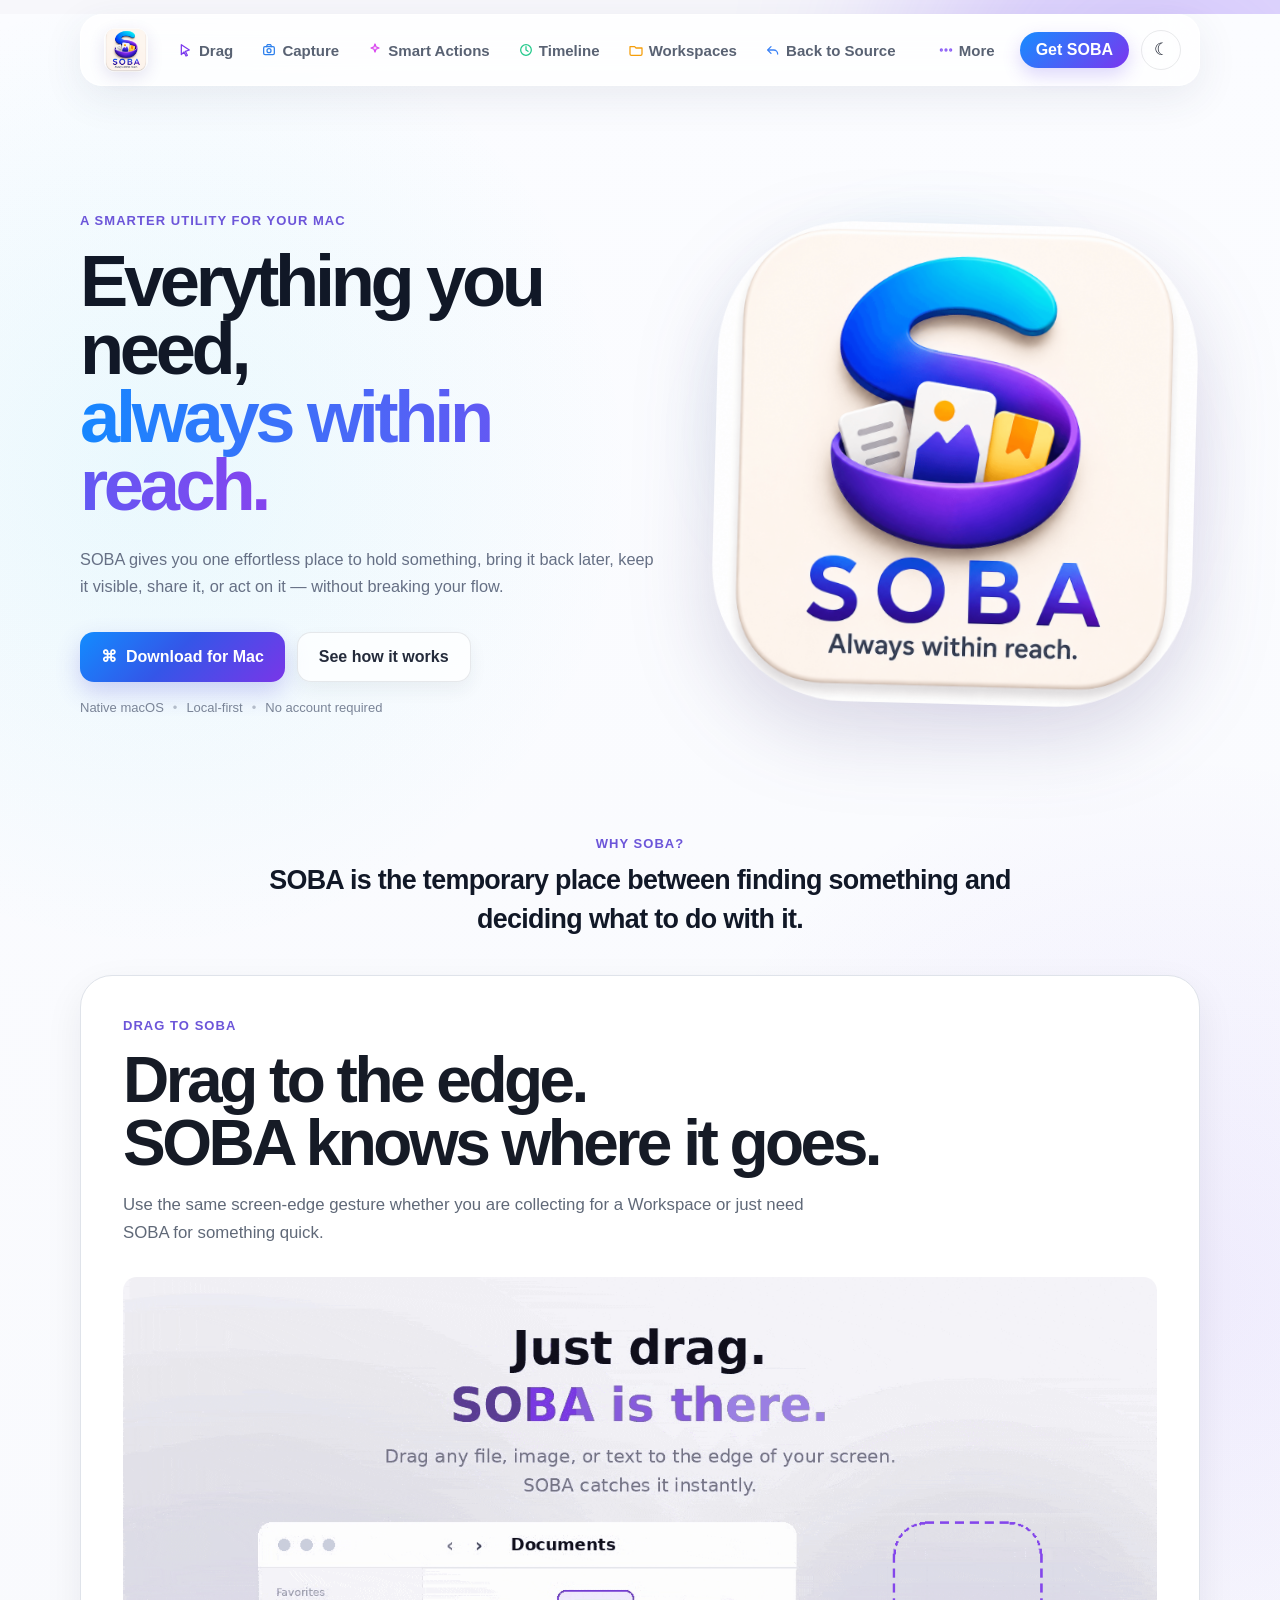
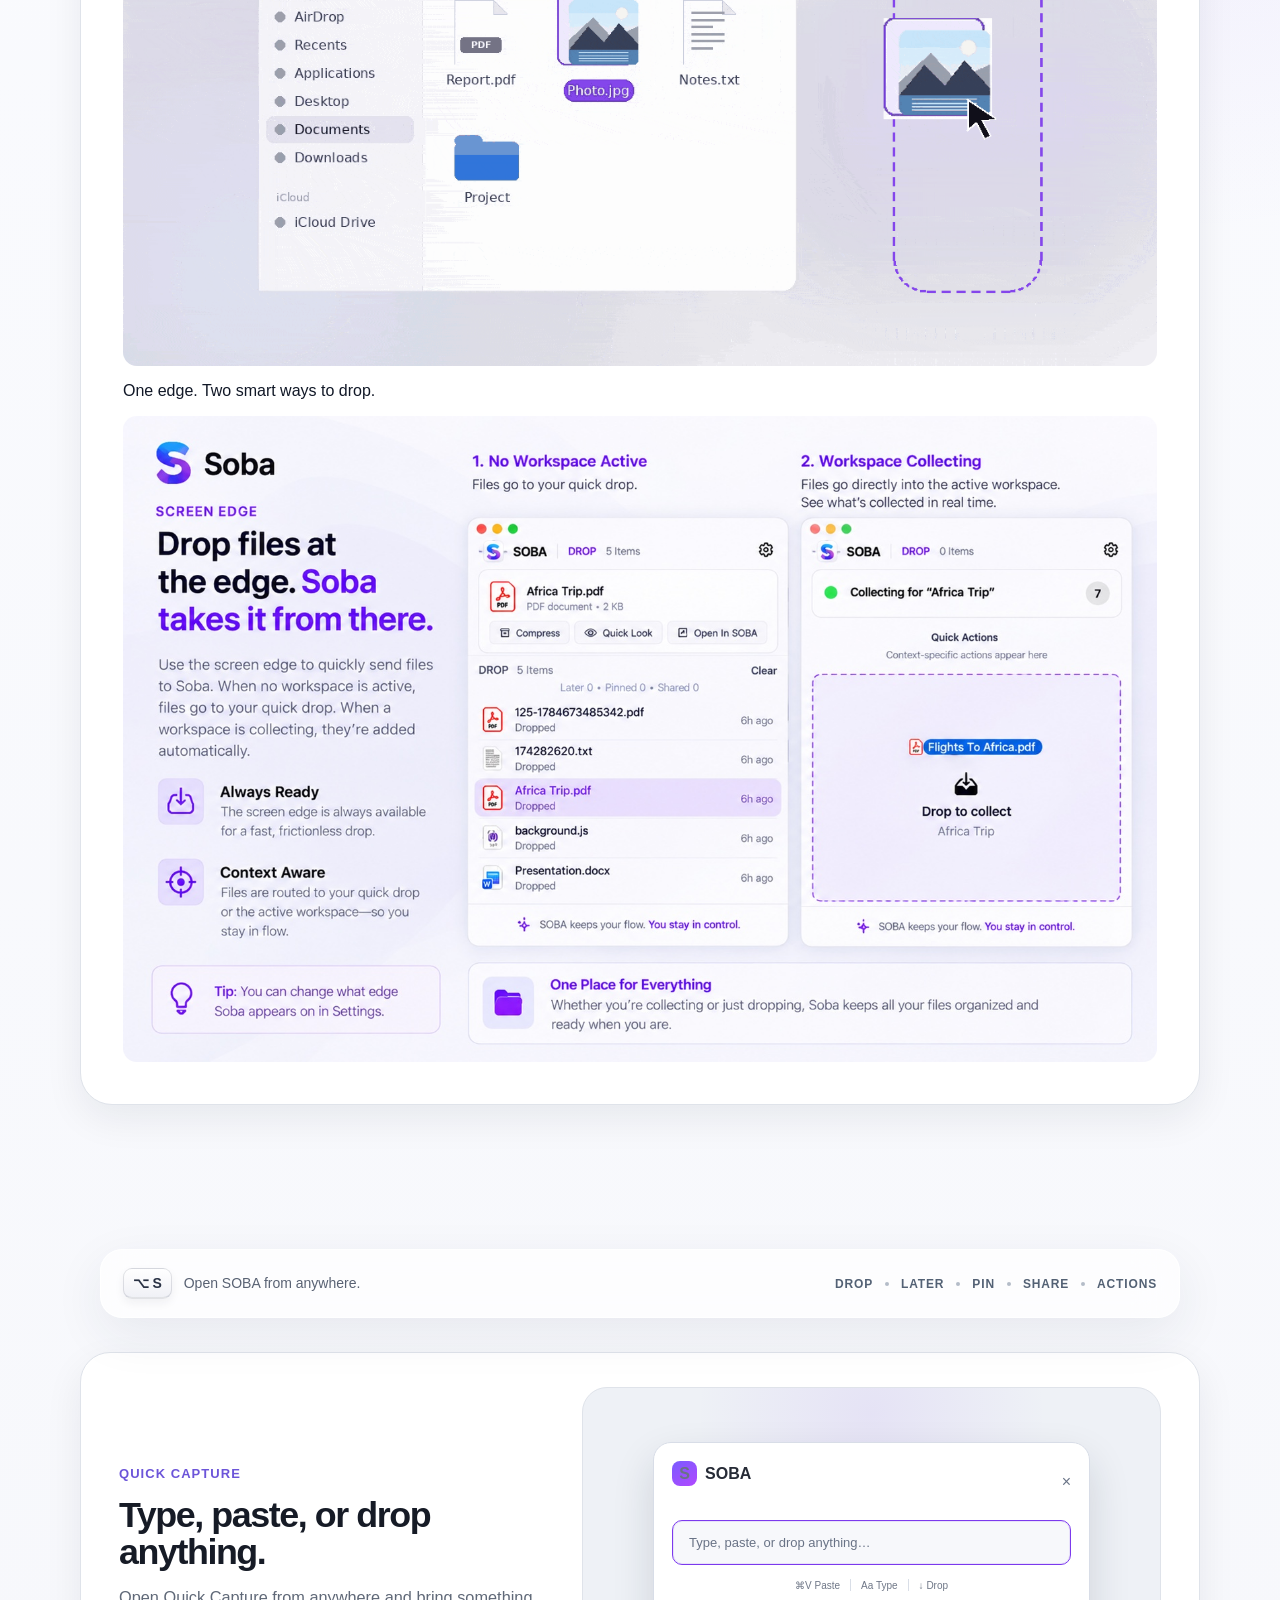
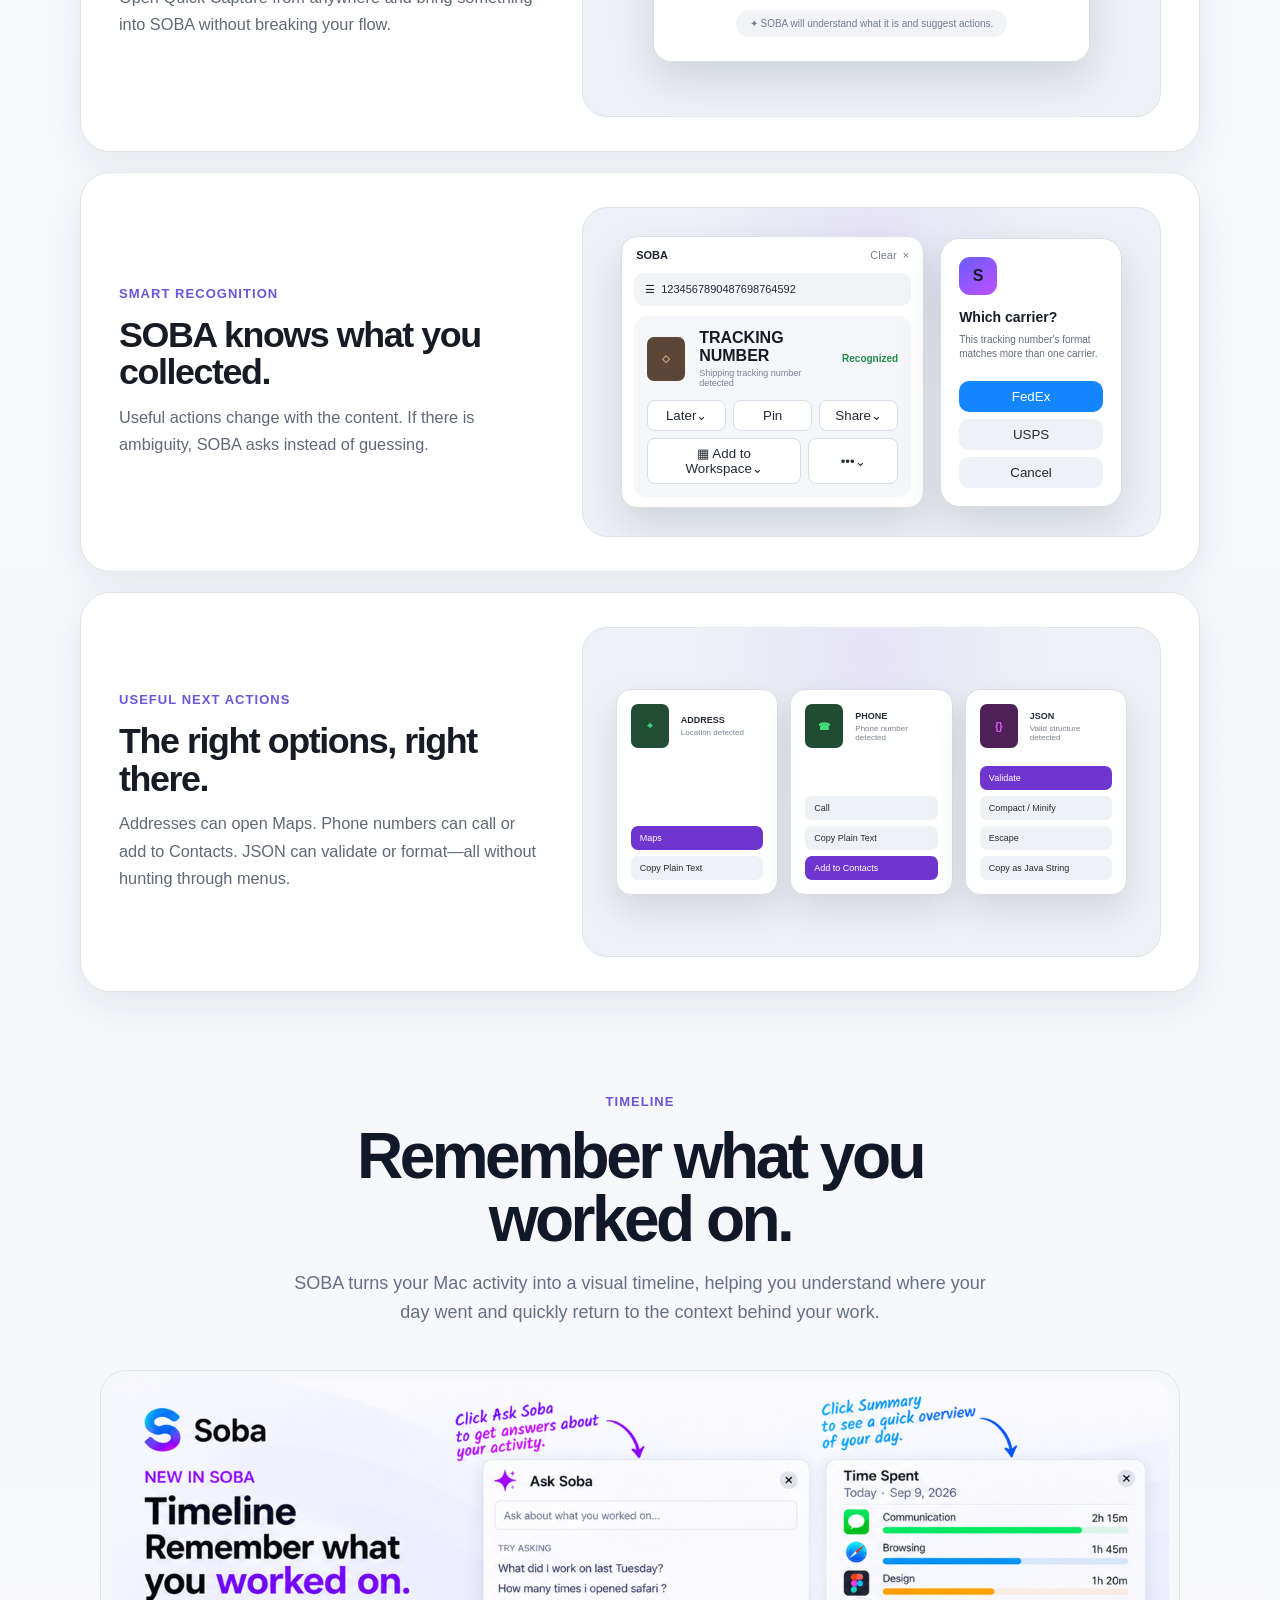
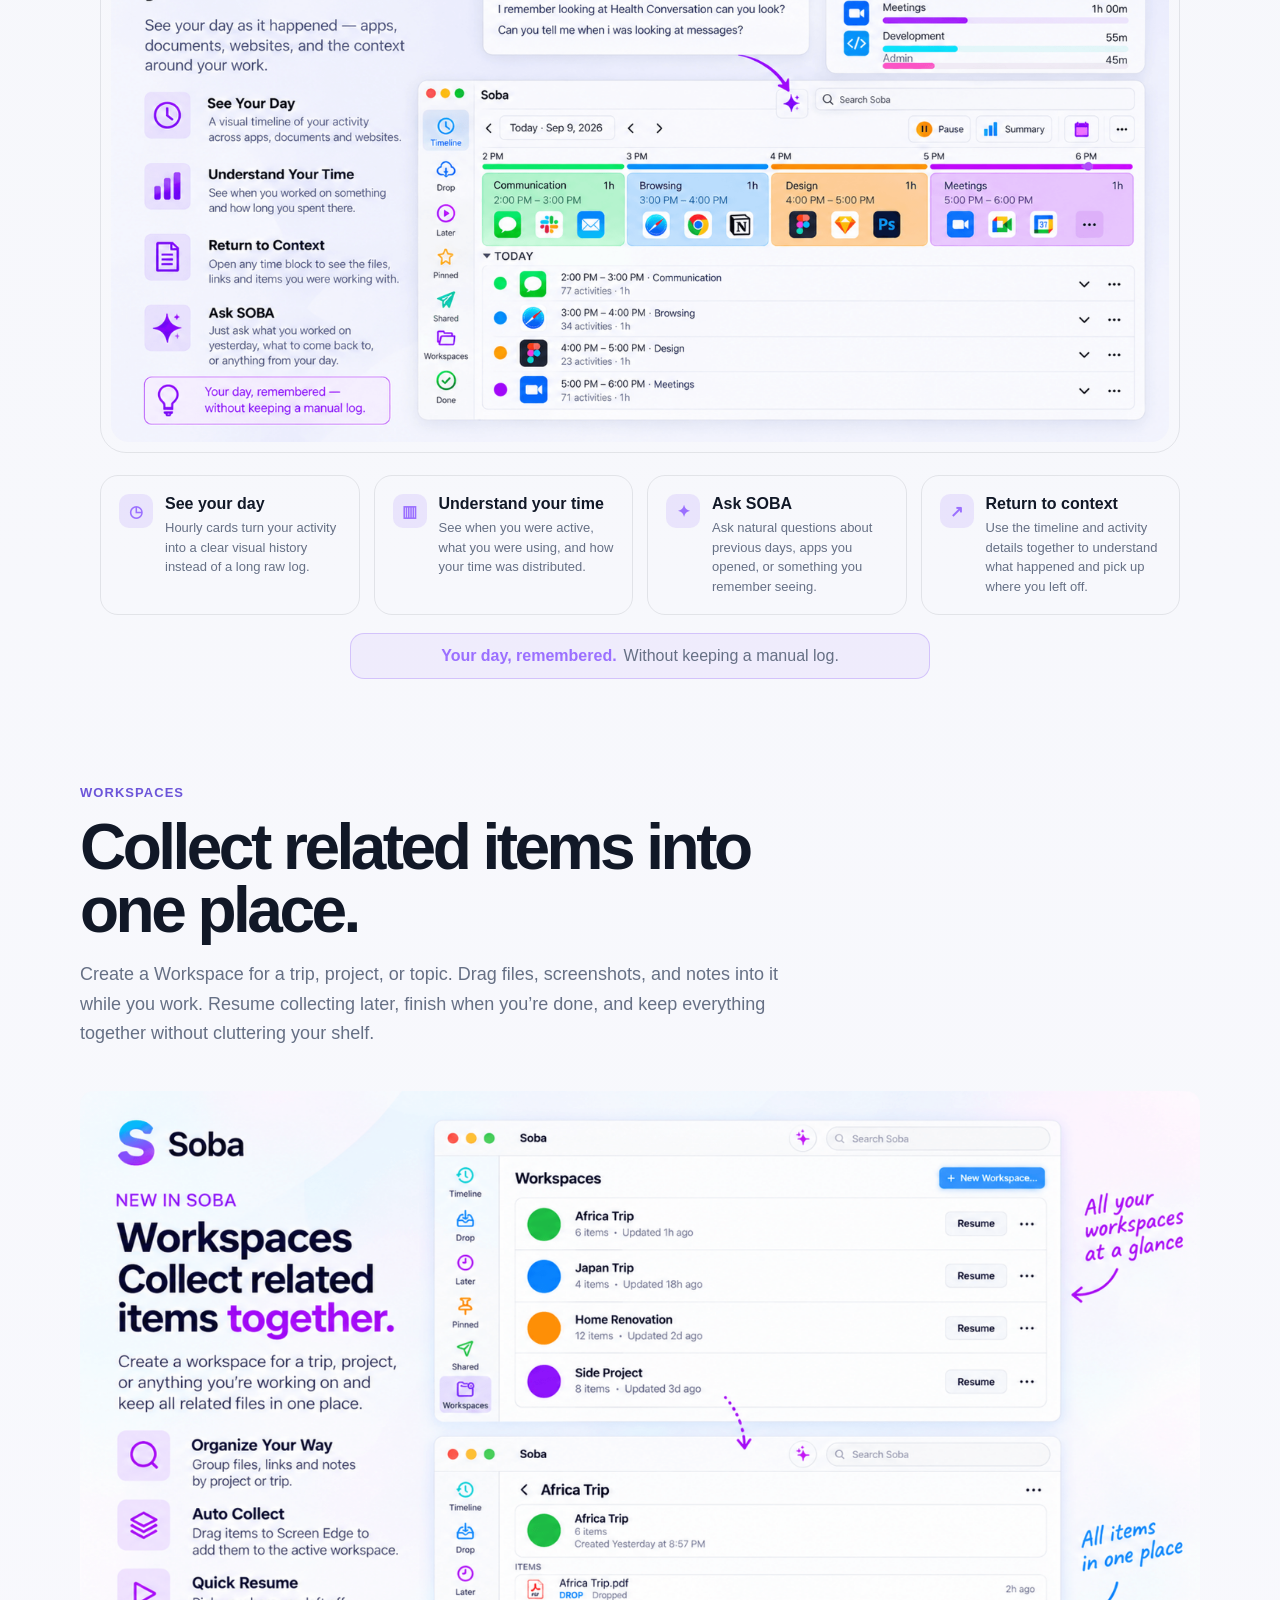
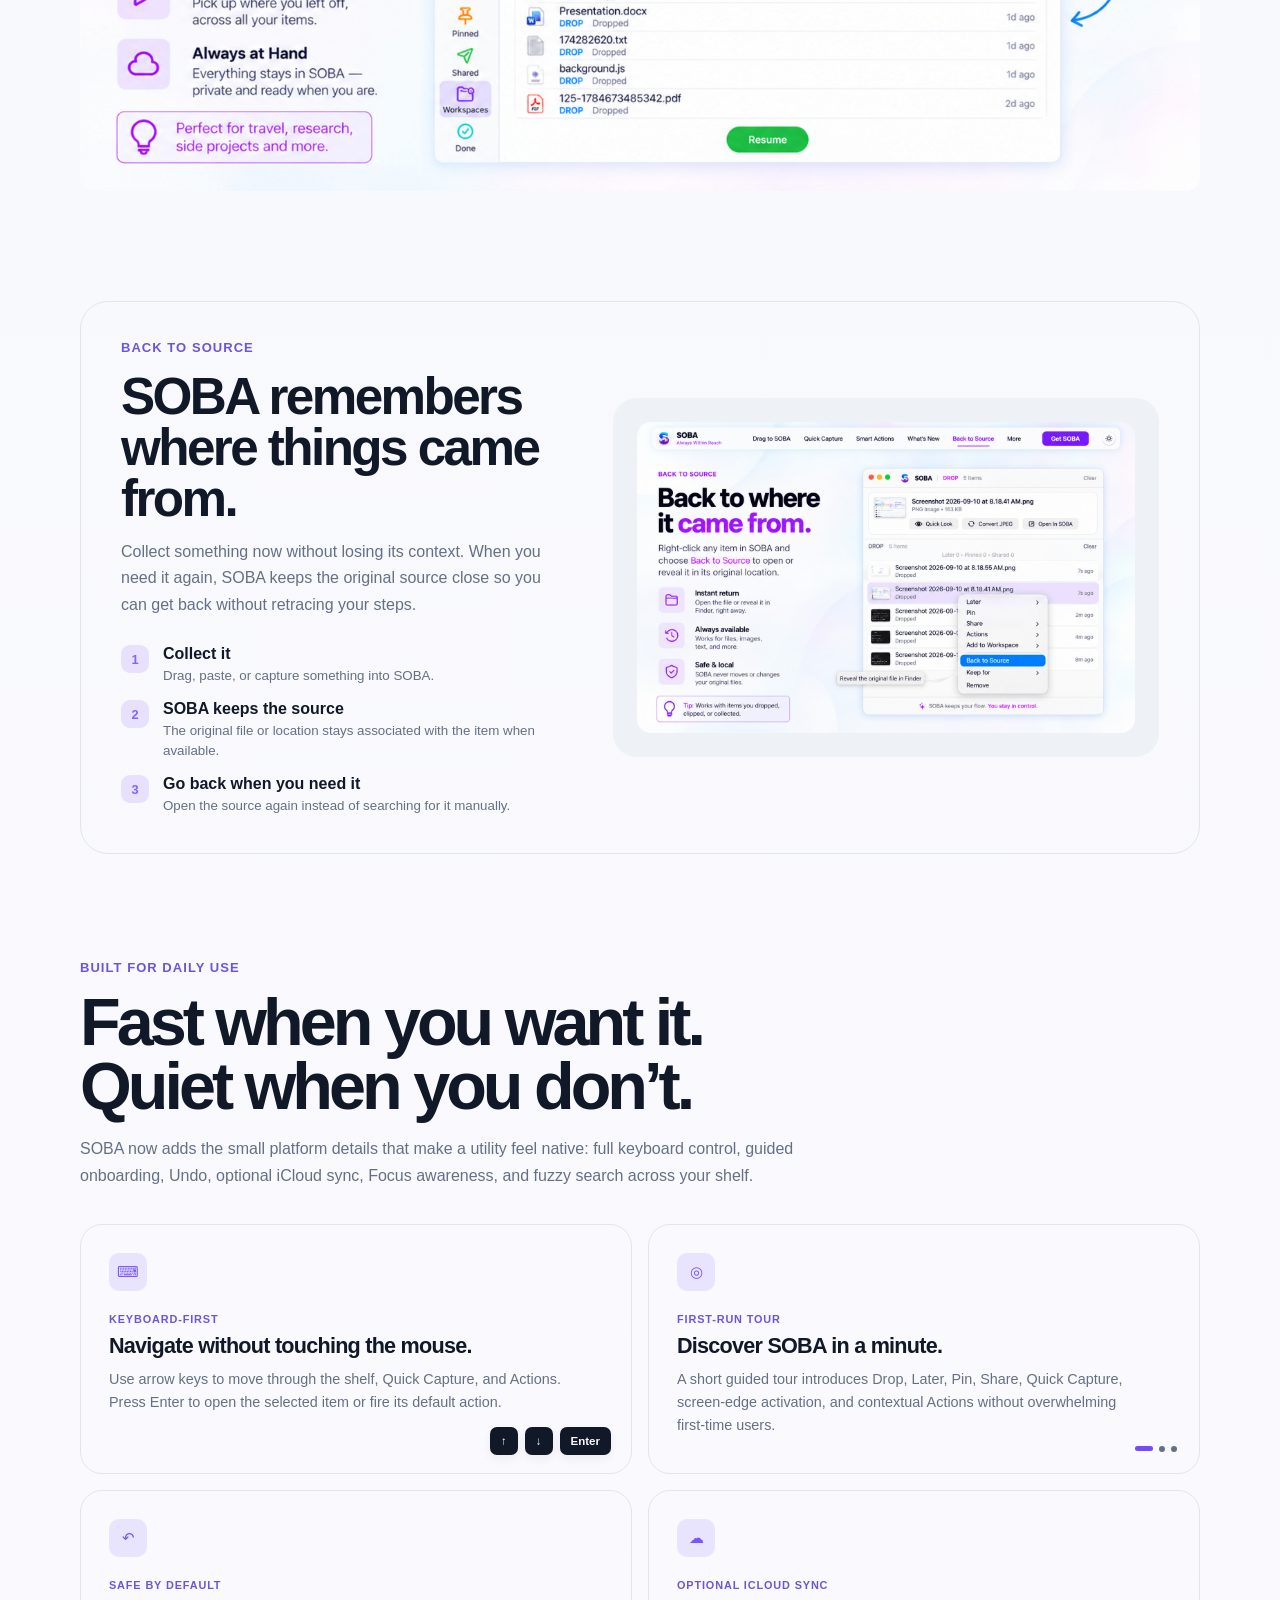
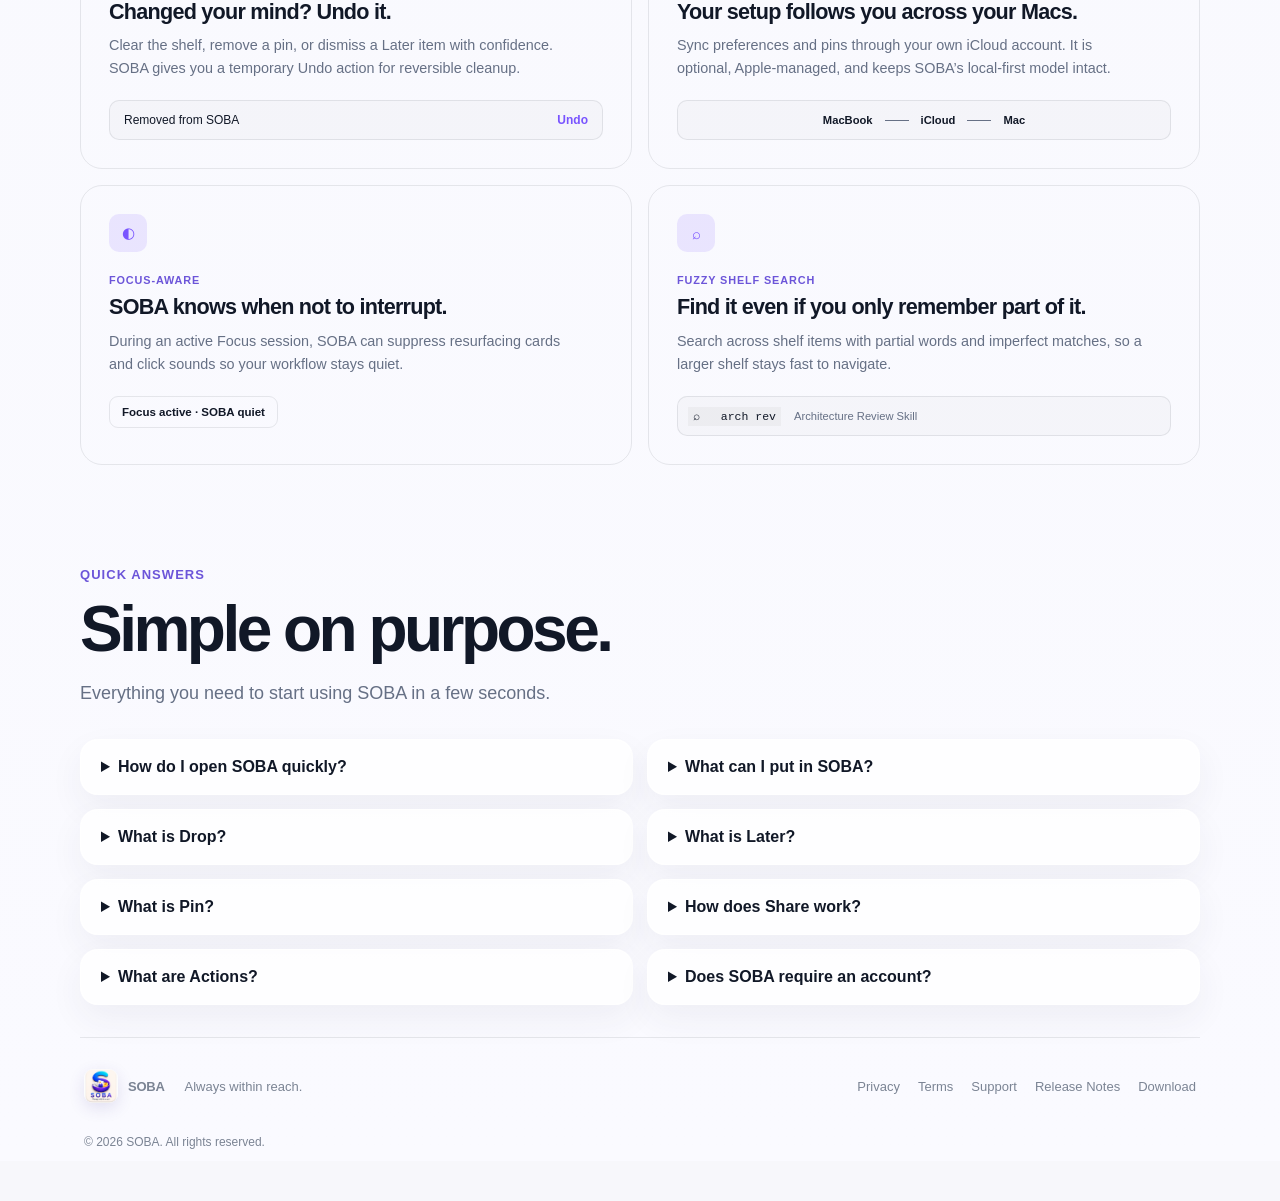
==== commit 9ee0600d: "Mobile version compatible" ====
--- a/index.html
+++ b/index.html
@@ -28,10 +28,13 @@
   <div class="page-glow page-glow-two"></div>
 
   <header class="site-header">
+    <button class="mobile-menu-toggle" type="button" aria-label="Open navigation" aria-expanded="false" aria-controls="primary-nav">
+  <span></span><span></span><span></span>
+</button>
     <a class="brand brand-rich" href="#top" aria-label="SOBA home">
       <img src="assets/soba-brand.png" alt="" class="brand-icon" /></a>
 
-    <nav class="nav-links" aria-label="Primary navigation">
+    <nav class="nav-links" id="primary-nav" aria-label="Primary navigation">
       <a href="#features"><svg class="nav-icon" viewBox="0 0 24 24" aria-hidden="true"><path d="m5 4 12 8-6 2 3 6-2 1-3-6-4 4Z"/></svg><span class="nav-label">Drag</span></a>
       <a href="#quick-capture-shortcut"><svg class="nav-icon" viewBox="0 0 24 24" aria-hidden="true"><rect x="4" y="7" width="16" height="12" rx="2"/><path d="m8 7 1.5-3h5L16 7"/><circle cx="12" cy="13" r="3"/></svg><span class="nav-label">Capture</span></a>
       <a href="#smart-actions"><svg class="nav-icon" viewBox="0 0 24 24" aria-hidden="true"><path d="m12 3 1.6 4.4L18 9l-4.4 1.6L12 15l-1.6-4.4L6 9l4.4-1.6Z"/></svg><span class="nav-label">Smart Actions</span></a>
@@ -604,5 +607,43 @@
 })();
 </script>
 
+
+<script id="soba-mobile-nav">
+(function(){
+  const btn = document.querySelector('.mobile-menu-toggle');
+  const nav = document.querySelector('.site-header .nav-links');
+  if(!btn || !nav) return;
+
+  function closeMenu(){
+    nav.classList.remove('mobile-open');
+    btn.setAttribute('aria-expanded','false');
+    btn.setAttribute('aria-label','Open navigation');
+  }
+
+  btn.addEventListener('click', function(e){
+    e.stopPropagation();
+    const open = nav.classList.toggle('mobile-open');
+    btn.setAttribute('aria-expanded', open ? 'true' : 'false');
+    btn.setAttribute('aria-label', open ? 'Close navigation' : 'Open navigation');
+  });
+
+  nav.addEventListener('click', function(e){
+    if(e.target.closest('a')) closeMenu();
+  });
+
+  document.addEventListener('click', function(e){
+    if(!nav.contains(e.target) && !btn.contains(e.target)) closeMenu();
+  });
+
+  document.addEventListener('keydown', function(e){
+    if(e.key === 'Escape') closeMenu();
+  });
+
+  window.addEventListener('resize', function(){
+    if(window.innerWidth > 900) closeMenu();
+  });
+})();
+</script>
+
 </body>
 </html>
--- a/styles.css
+++ b/styles.css
@@ -4912,3 +4912,201 @@
     margin-left:8px !important;
   }
 }
+
+
+/* SOBA mobile navigation dropdown */
+.mobile-menu-toggle{
+  display:none;
+}
+
+/* Desktop remains exactly as currently styled. */
+@media (max-width:900px){
+  .site-header{
+    position:relative !important;
+    display:grid !important;
+    grid-template-columns:auto auto 1fr auto !important;
+    align-items:center !important;
+    column-gap:10px !important;
+    padding:10px 12px !important;
+  }
+
+  .mobile-menu-toggle{
+    display:inline-flex !important;
+    width:40px;
+    height:40px;
+    padding:0;
+    border:1px solid rgba(120,128,150,.18);
+    border-radius:12px;
+    background:rgba(255,255,255,.72);
+    align-items:center;
+    justify-content:center;
+    flex-direction:column;
+    gap:4px;
+    cursor:pointer;
+    box-shadow:0 6px 18px rgba(30,36,50,.07);
+    z-index:1002;
+  }
+
+  .mobile-menu-toggle span{
+    display:block;
+    width:17px;
+    height:2px;
+    border-radius:999px;
+    background:#586174;
+    transition:transform .18s ease, opacity .18s ease;
+  }
+
+  .mobile-menu-toggle[aria-expanded="true"] span:nth-child(1){
+    transform:translateY(6px) rotate(45deg);
+  }
+  .mobile-menu-toggle[aria-expanded="true"] span:nth-child(2){
+    opacity:0;
+  }
+  .mobile-menu-toggle[aria-expanded="true"] span:nth-child(3){
+    transform:translateY(-6px) rotate(-45deg);
+  }
+
+  html[data-theme="dark"] .mobile-menu-toggle{
+    background:rgba(19,24,36,.88);
+    border-color:rgba(255,255,255,.10);
+  }
+  html[data-theme="dark"] .mobile-menu-toggle span{
+    background:#edf1fb;
+  }
+
+  /* Brand is icon-only and stays next to hamburger. */
+  .site-header .brand.brand-rich{
+    grid-column:2 !important;
+    width:44px !important;
+    min-width:44px !important;
+    max-width:44px !important;
+    margin:0 !important;
+    padding:0 !important;
+  }
+  .site-header .brand.brand-rich .brand-stack,
+  .site-header .brand.brand-rich .brand-copy{
+    display:none !important;
+  }
+
+  /* Right controls stay visible. */
+  .site-header .header-actions{
+    grid-column:4 !important;
+    display:flex !important;
+    align-items:center !important;
+    justify-content:flex-end !important;
+    gap:8px !important;
+    min-width:max-content !important;
+    z-index:1001;
+  }
+
+  .site-header .header-actions .nav-get-soba{
+    padding:8px 12px !important;
+    font-size:13px !important;
+    white-space:nowrap !important;
+  }
+
+  .site-header .header-actions .theme-toggle{
+    width:38px !important;
+    min-width:38px !important;
+    height:38px !important;
+  }
+
+  /* Navigation becomes a dropdown panel anchored below the header. */
+  .site-header .nav-links{
+    display:none !important;
+    position:absolute !important;
+    top:calc(100% + 8px) !important;
+    left:12px !important;
+    right:12px !important;
+    width:auto !important;
+    margin:0 !important;
+    padding:10px !important;
+    grid-template-columns:1fr !important;
+    gap:4px !important;
+    background:rgba(255,255,255,.97) !important;
+    border:1px solid rgba(120,128,150,.16) !important;
+    border-radius:16px !important;
+    box-shadow:0 18px 40px rgba(28,35,50,.16) !important;
+    z-index:1000 !important;
+    transform:none !important;
+  }
+
+  .site-header .nav-links.mobile-open{
+    display:grid !important;
+  }
+
+  .site-header .nav-links > a{
+    width:100% !important;
+    display:flex !important;
+    align-items:center !important;
+    justify-content:flex-start !important;
+    gap:10px !important;
+    padding:12px 12px !important;
+    margin:0 !important;
+    border-radius:11px !important;
+    font-size:15px !important;
+  }
+
+  .site-header .nav-links .nav-icon{
+    width:18px !important;
+    height:18px !important;
+    flex-basis:18px !important;
+  }
+
+  html[data-theme="dark"] .site-header .nav-links{
+    background:rgba(15,20,31,.98) !important;
+    border-color:rgba(255,255,255,.10) !important;
+    box-shadow:0 18px 42px rgba(0,0,0,.36) !important;
+  }
+}
+
+@media (max-width:520px){
+  .site-header{
+    grid-template-columns:auto auto 1fr auto !important;
+    column-gap:7px !important;
+    padding:9px 9px !important;
+  }
+
+  .mobile-menu-toggle{
+    width:36px;
+    height:36px;
+    border-radius:10px;
+  }
+
+  .site-header .brand.brand-rich{
+    width:38px !important;
+    min-width:38px !important;
+    max-width:38px !important;
+  }
+
+  .site-header .brand.brand-rich .brand-icon{
+    width:36px !important;
+    height:36px !important;
+  }
+
+  .site-header .header-actions{
+    gap:6px !important;
+  }
+
+  .site-header .header-actions .nav-get-soba{
+    padding:7px 10px !important;
+    font-size:12px !important;
+  }
+
+  .site-header .header-actions .theme-toggle{
+    width:36px !important;
+    min-width:36px !important;
+    height:36px !important;
+  }
+
+  .site-header .nav-links{
+    left:9px !important;
+    right:9px !important;
+  }
+}
+
+@media (prefers-reduced-motion: reduce){
+  .mobile-menu-toggle span{
+    transition:none !important;
+  }
+}
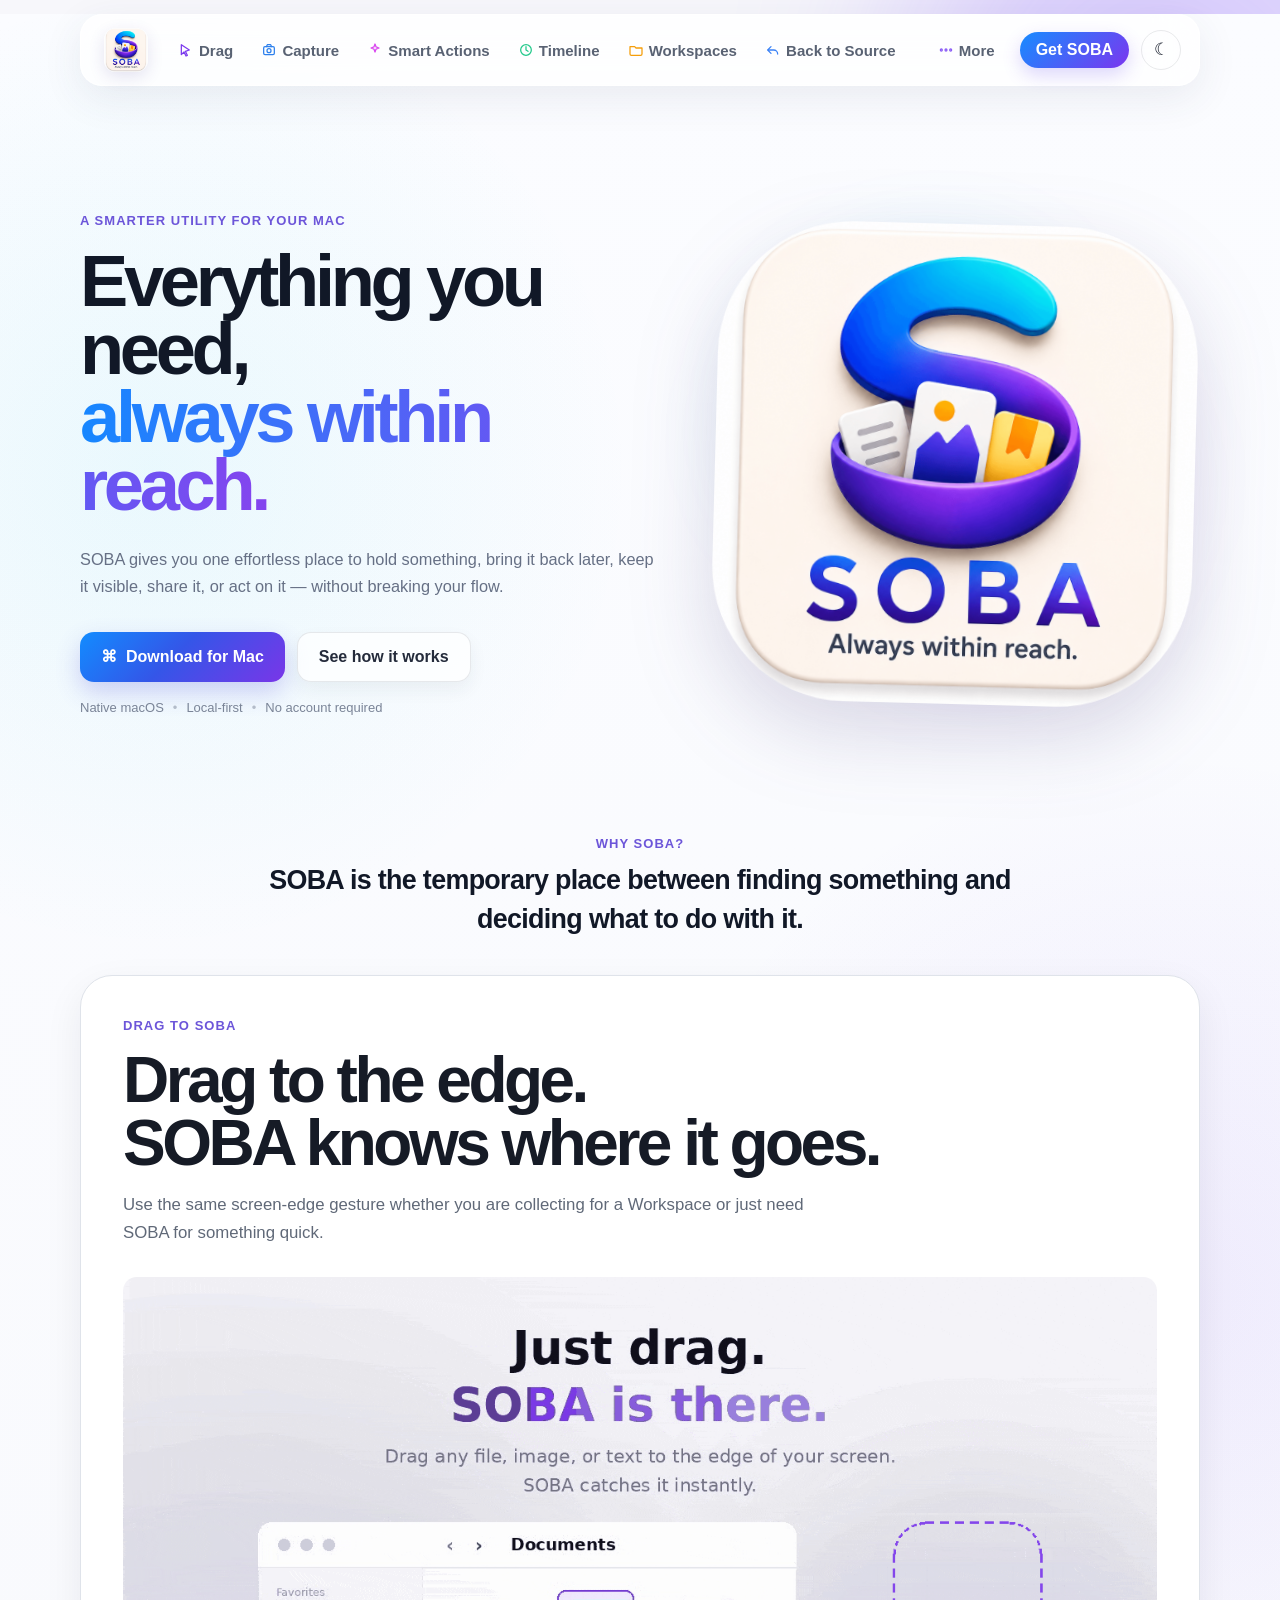
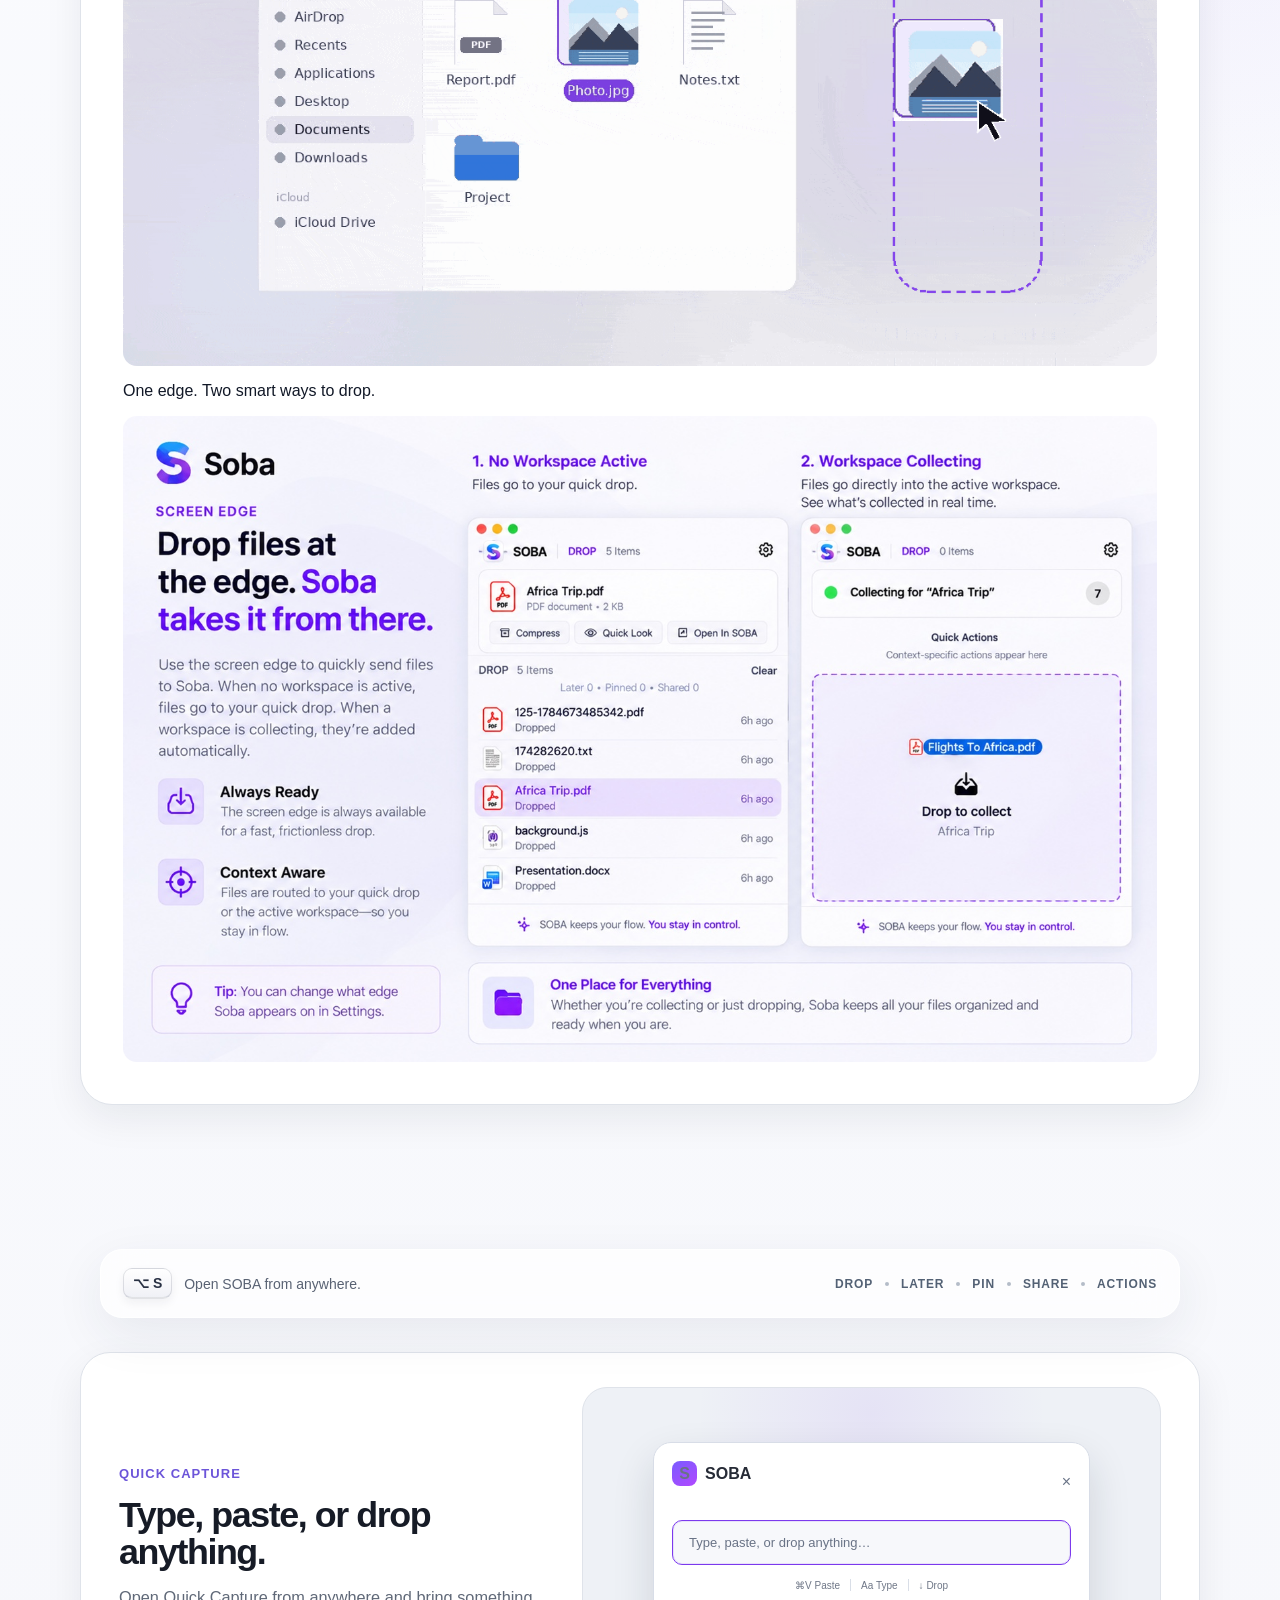
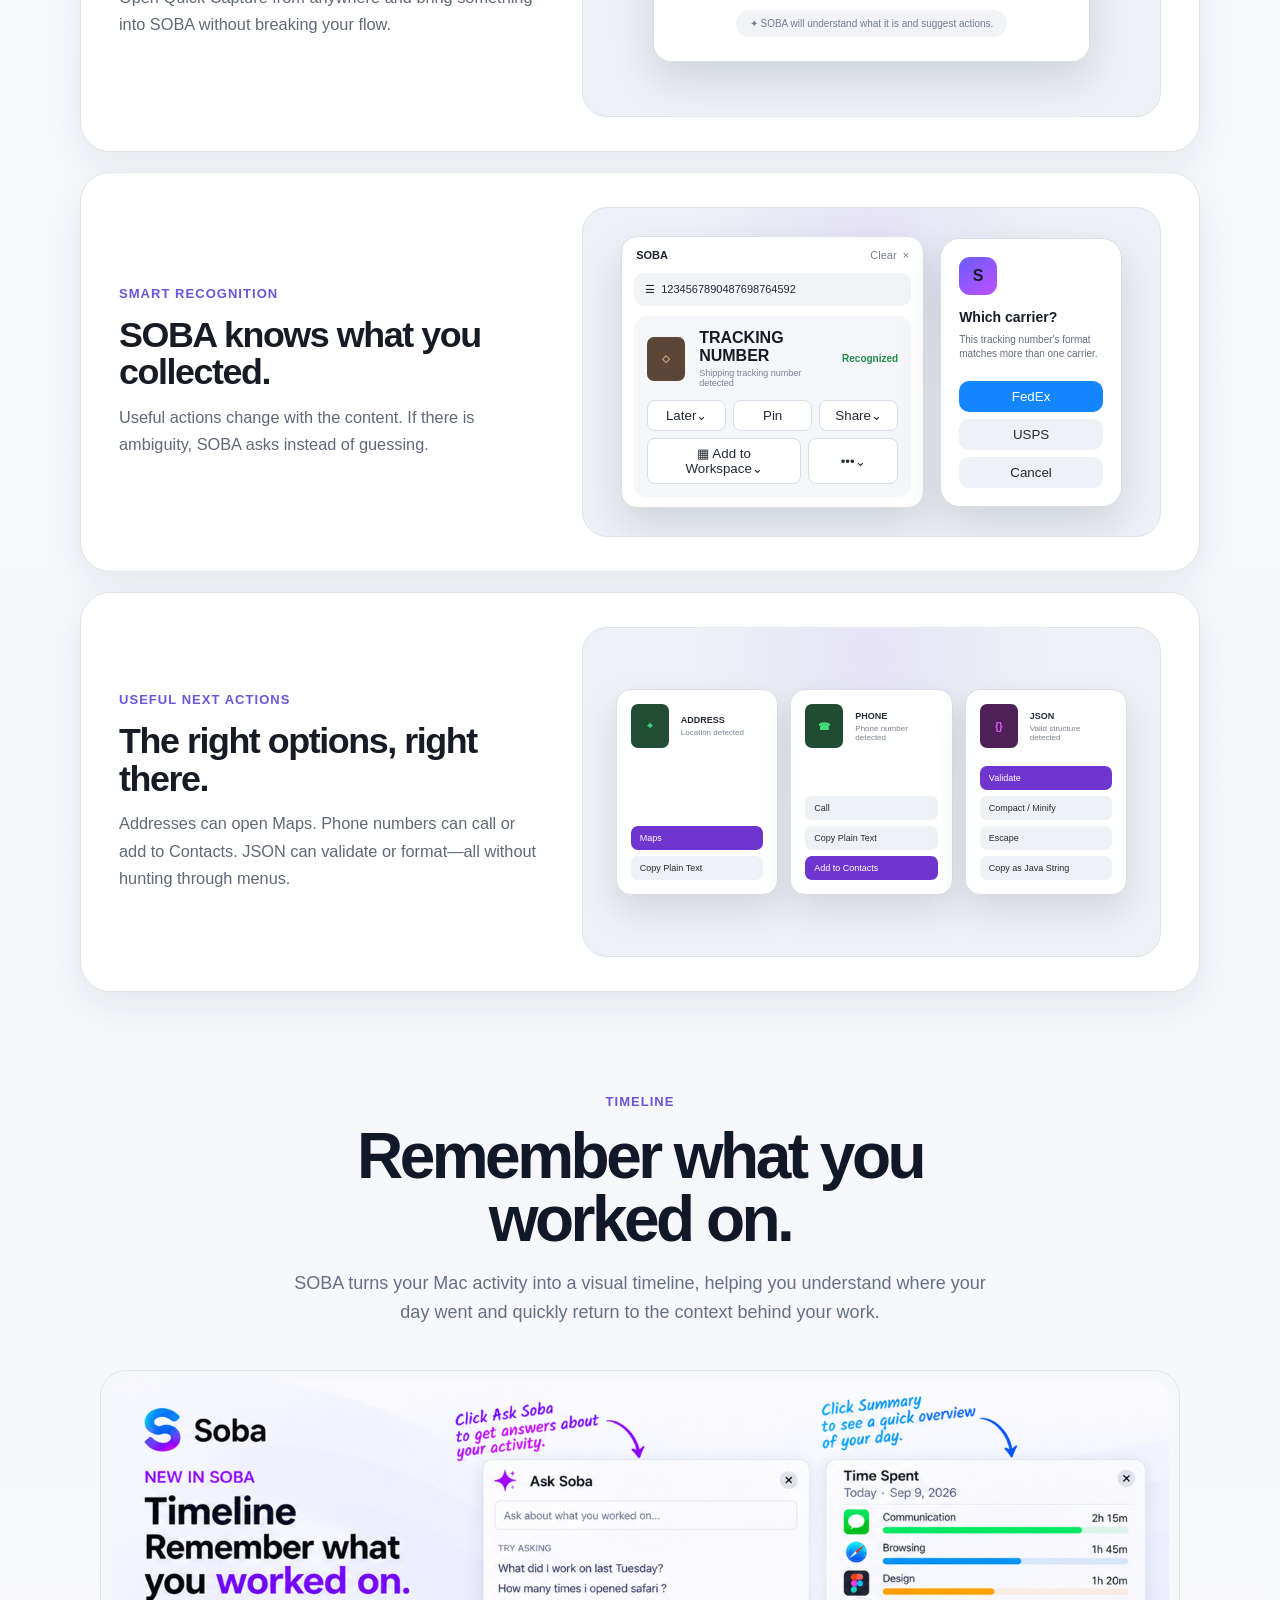
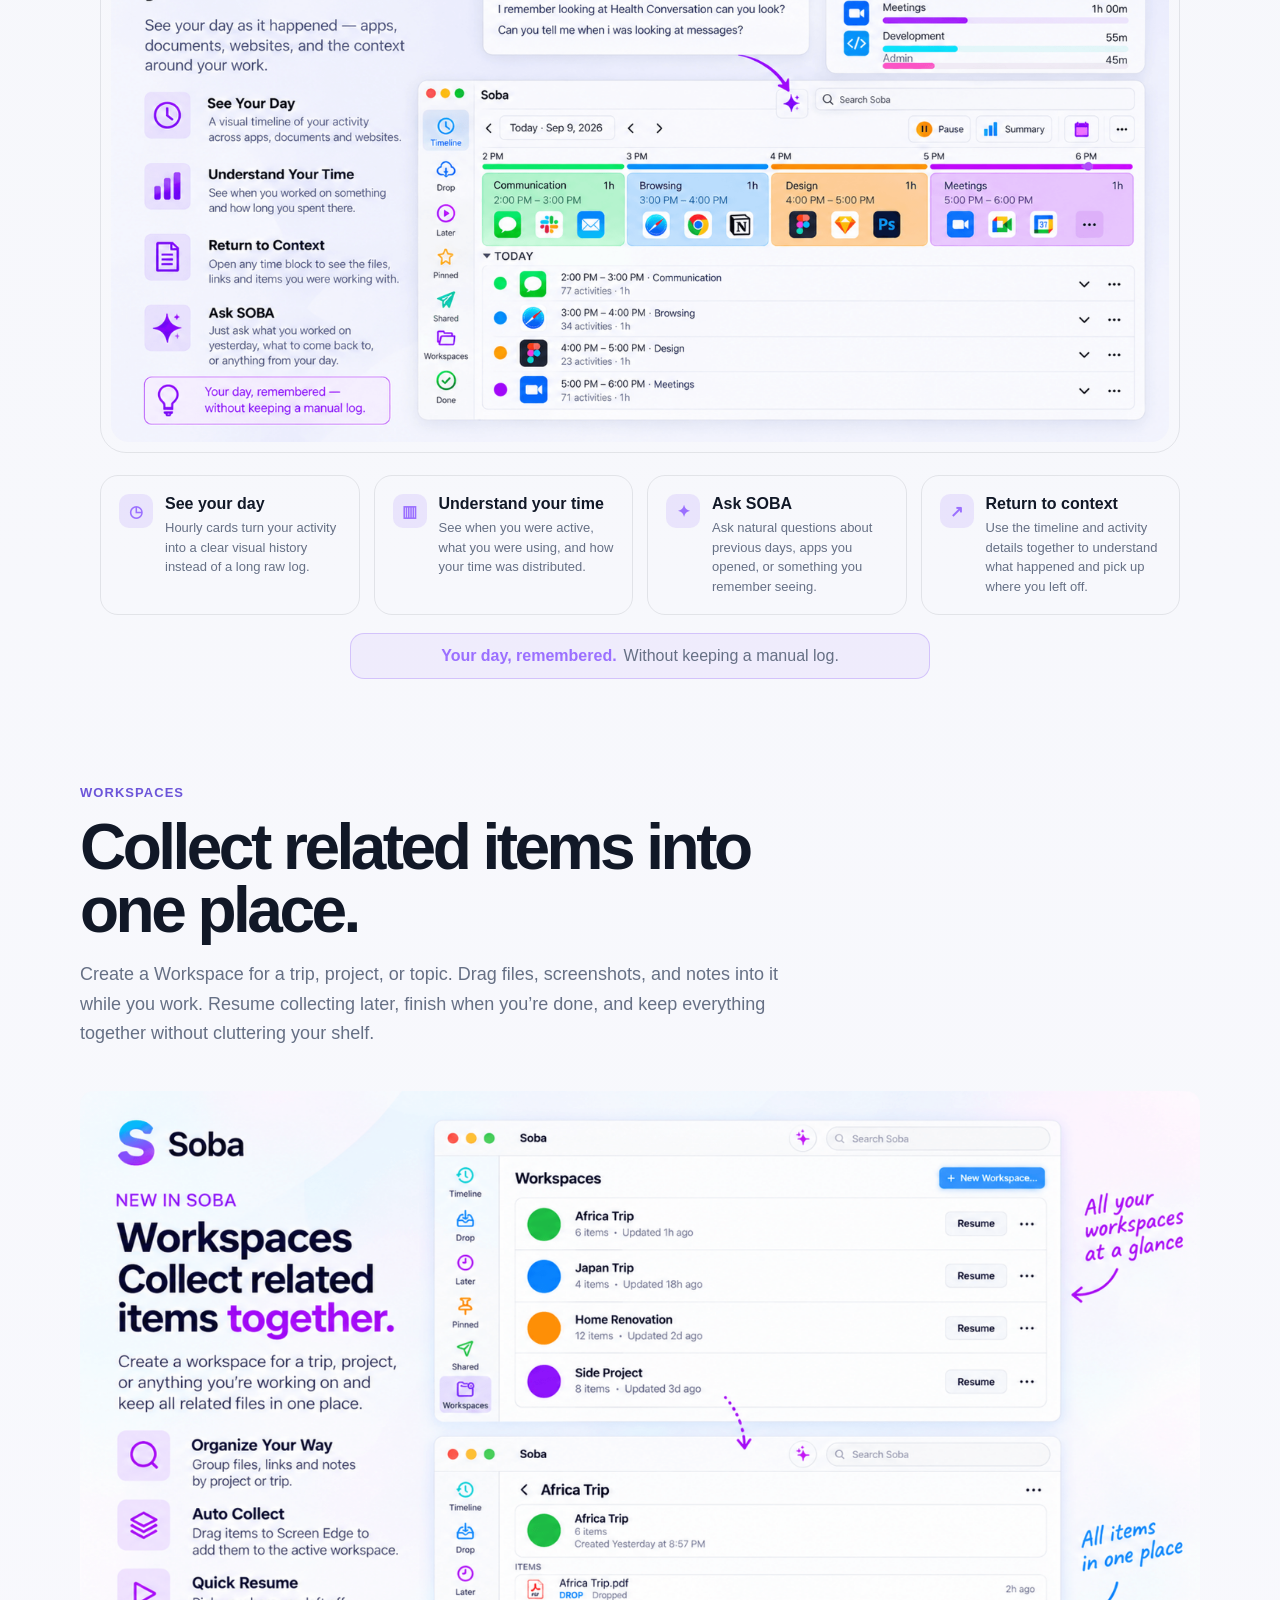
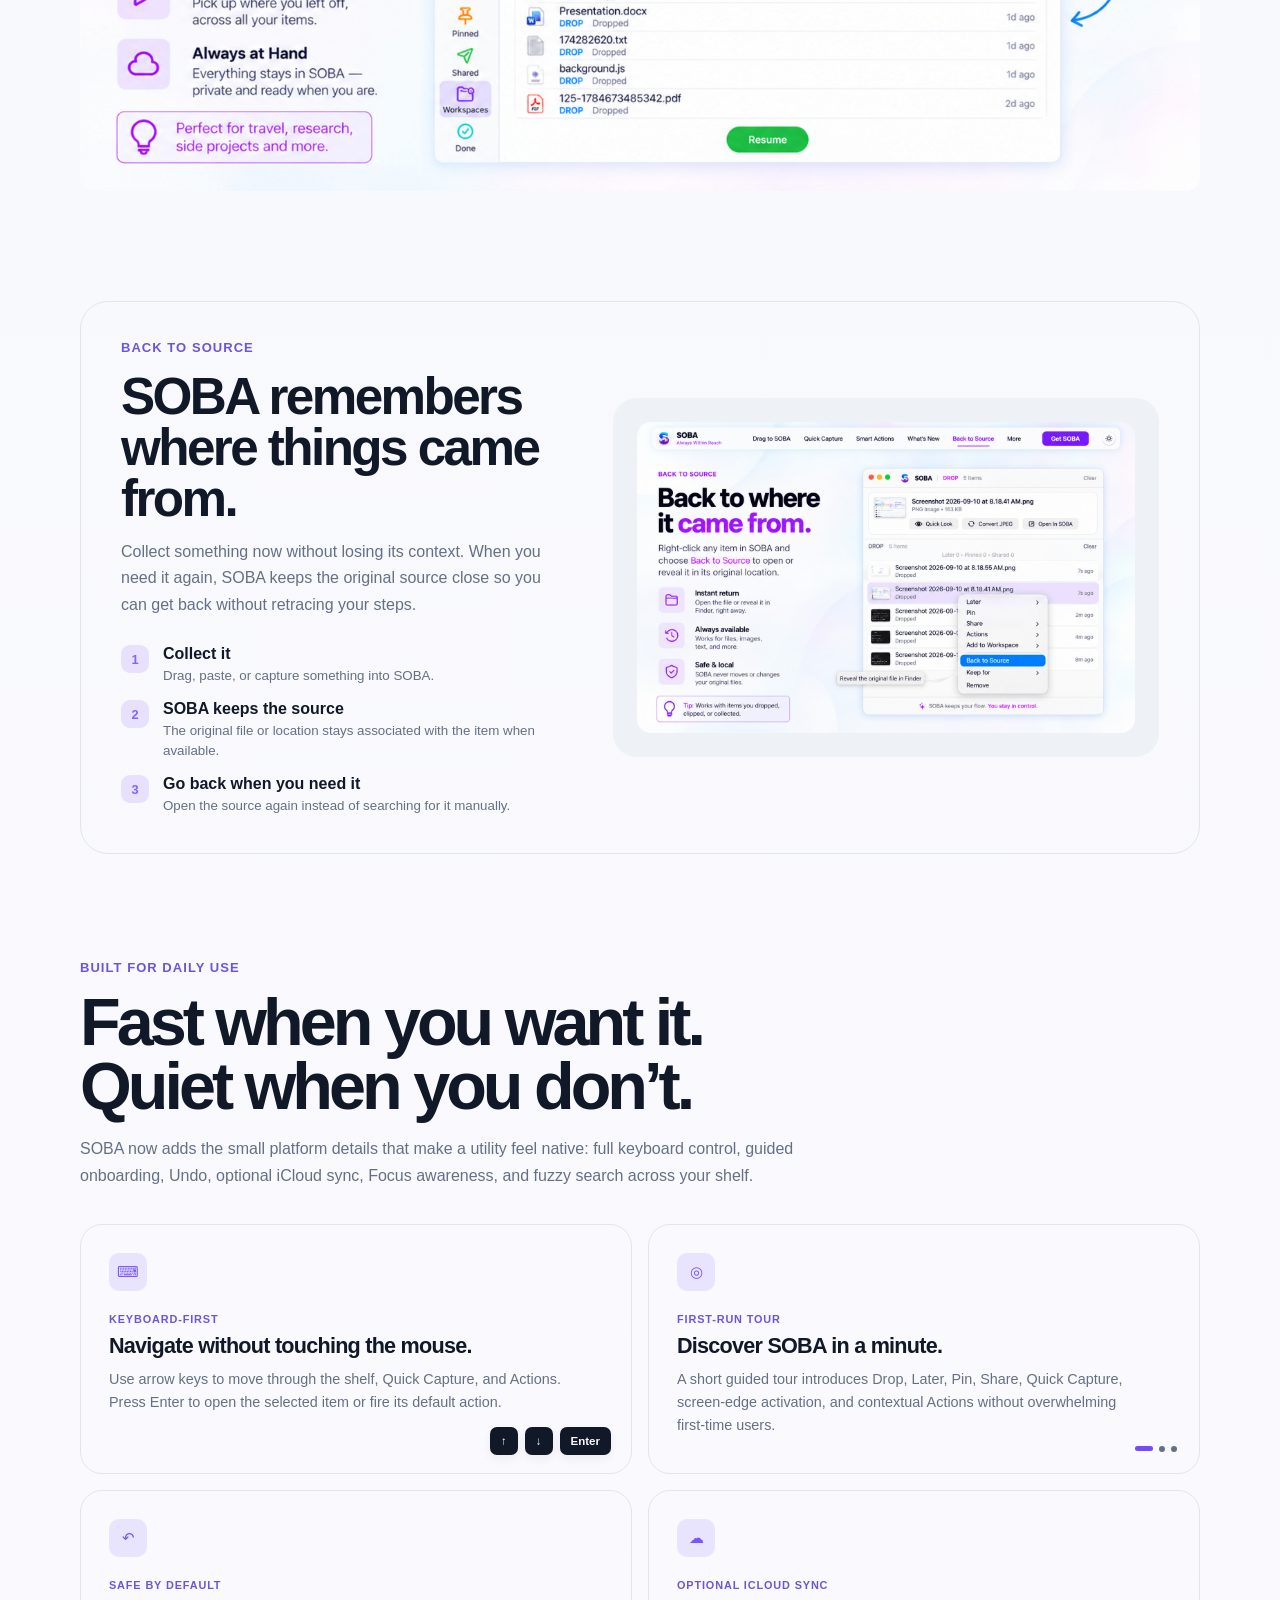
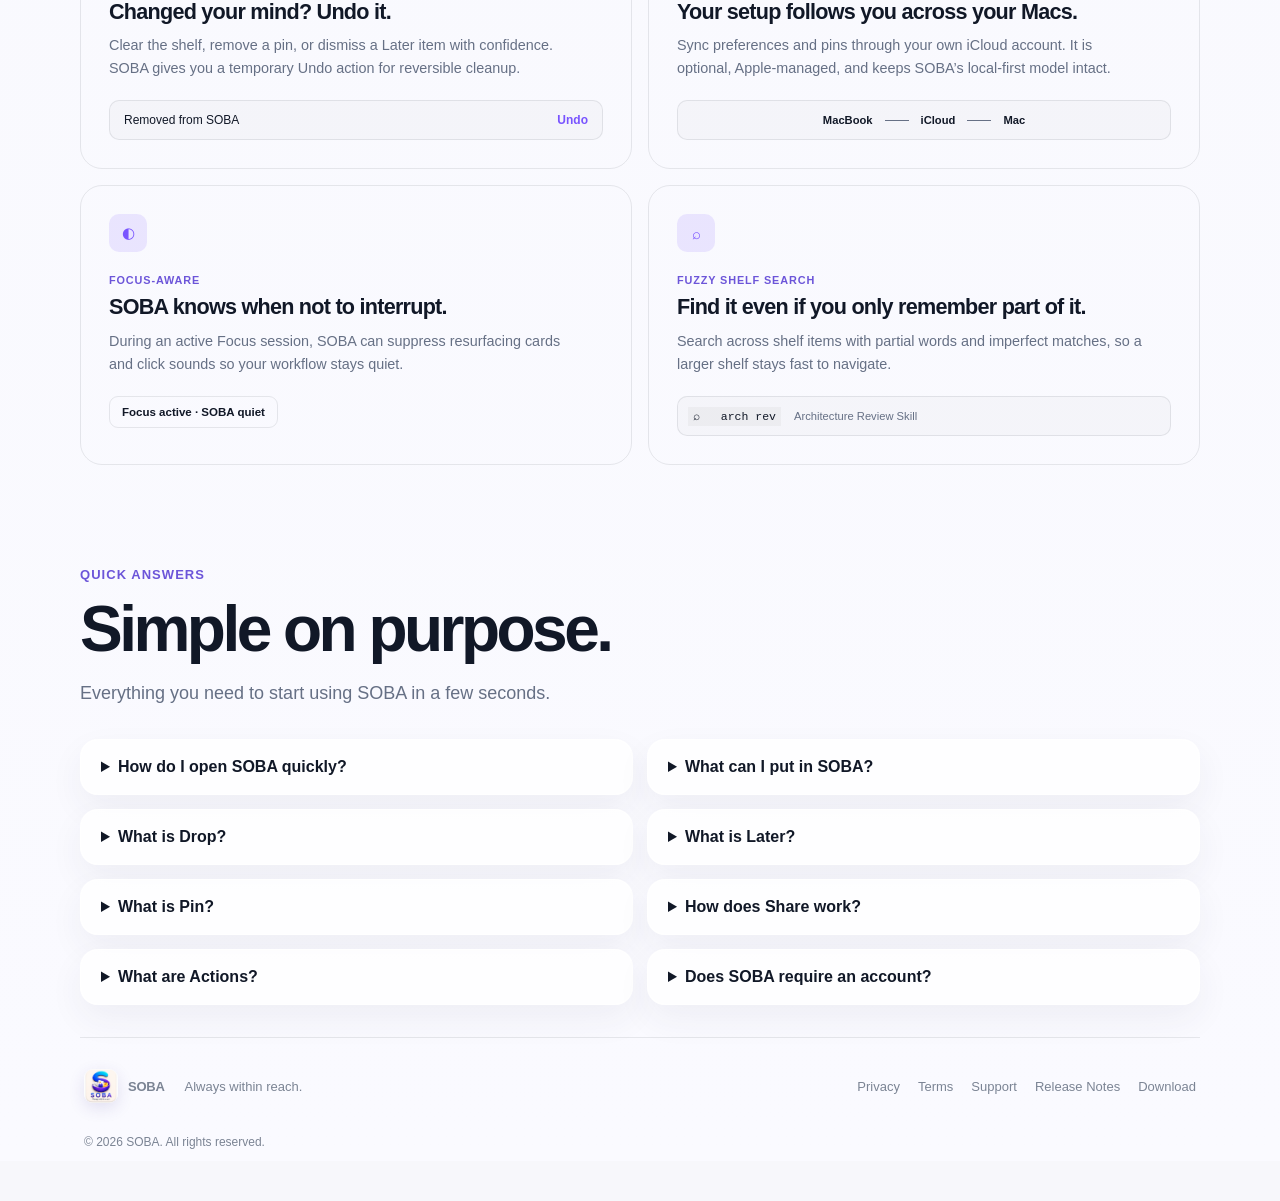
==== commit f4c79496: "Coming Soon html added" ====
--- a/index.html
+++ b/index.html
@@ -44,7 +44,7 @@
       <a href="#more"><svg class="nav-icon nav-icon-more" viewBox="0 0 24 24" aria-hidden="true"><circle cx="5" cy="12" r="1.5"/><circle cx="12" cy="12" r="1.5"/><circle cx="19" cy="12" r="1.5"/></svg><span class="nav-label">More</span></a></nav>
 
     <div class="header-actions">
-      <a class="nav-get-soba" href="#download">Get SOBA</a>
+      <a class="nav-get-soba" href="coming-soon.html">Get SOBA</a>
       <button class="theme-toggle theme-icon-toggle" type="button"
         aria-label="Switch to dark mode" title="Switch to dark mode">
         <span class="theme-icon" aria-hidden="true"></span>
@@ -65,7 +65,7 @@
         </p>
 
         <div class="hero-actions">
-          <a class="button button-primary button-large" href="#download">
+          <a class="button button-primary button-large" href="coming-soon.html">
             <span class="apple-mark">⌘</span>
             Download for Mac
           </a>
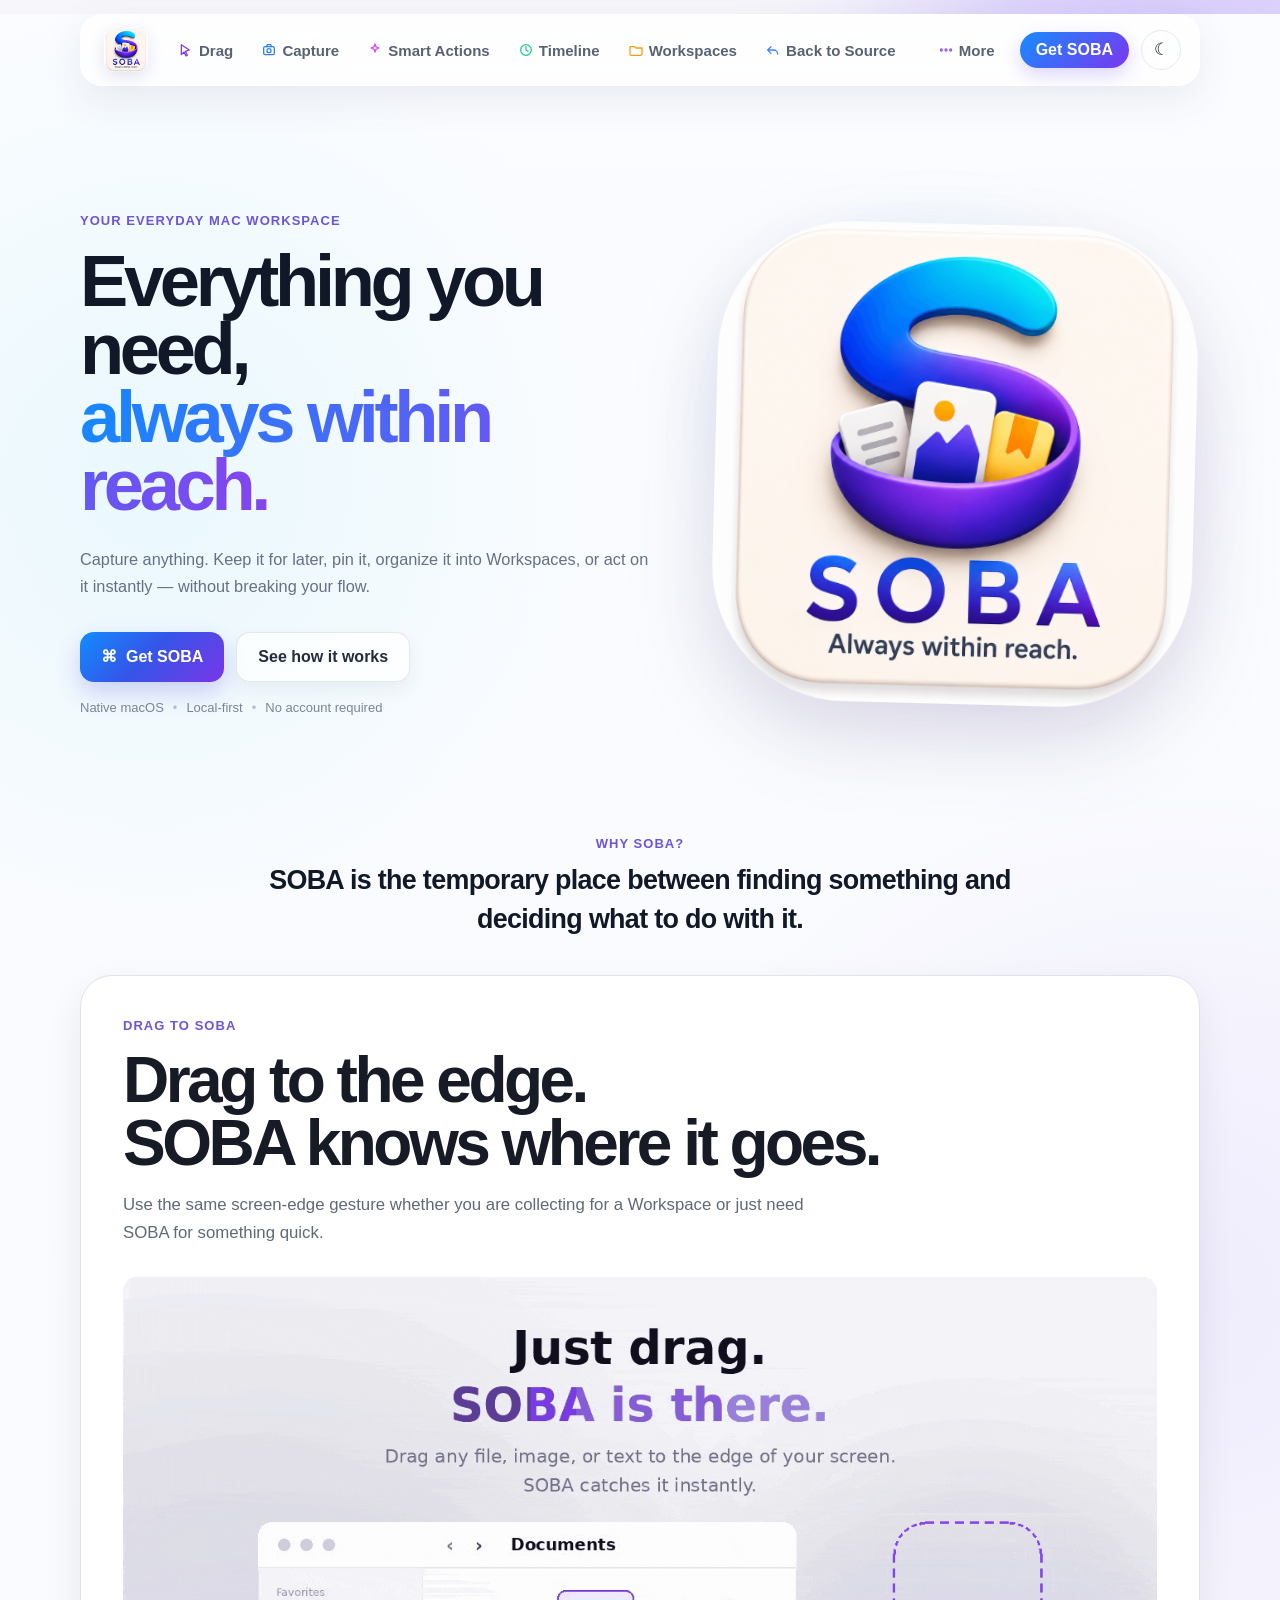
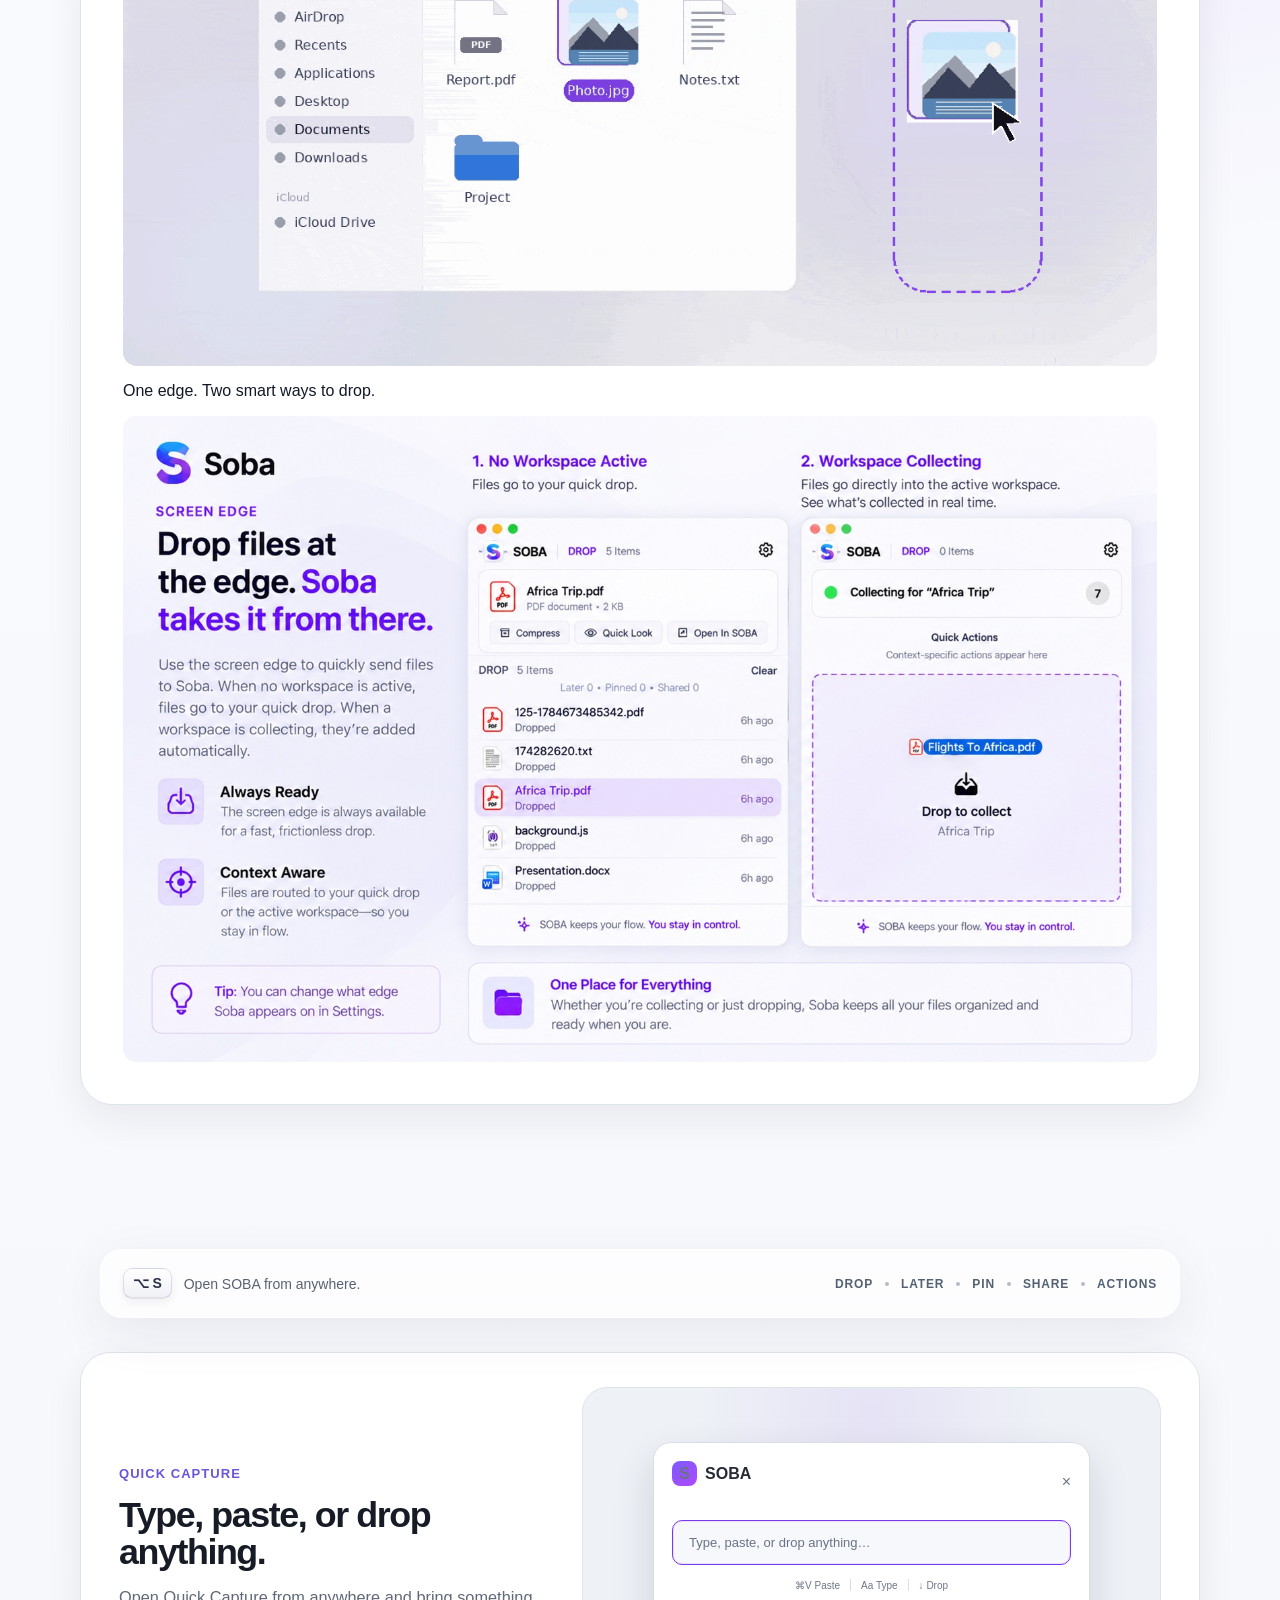
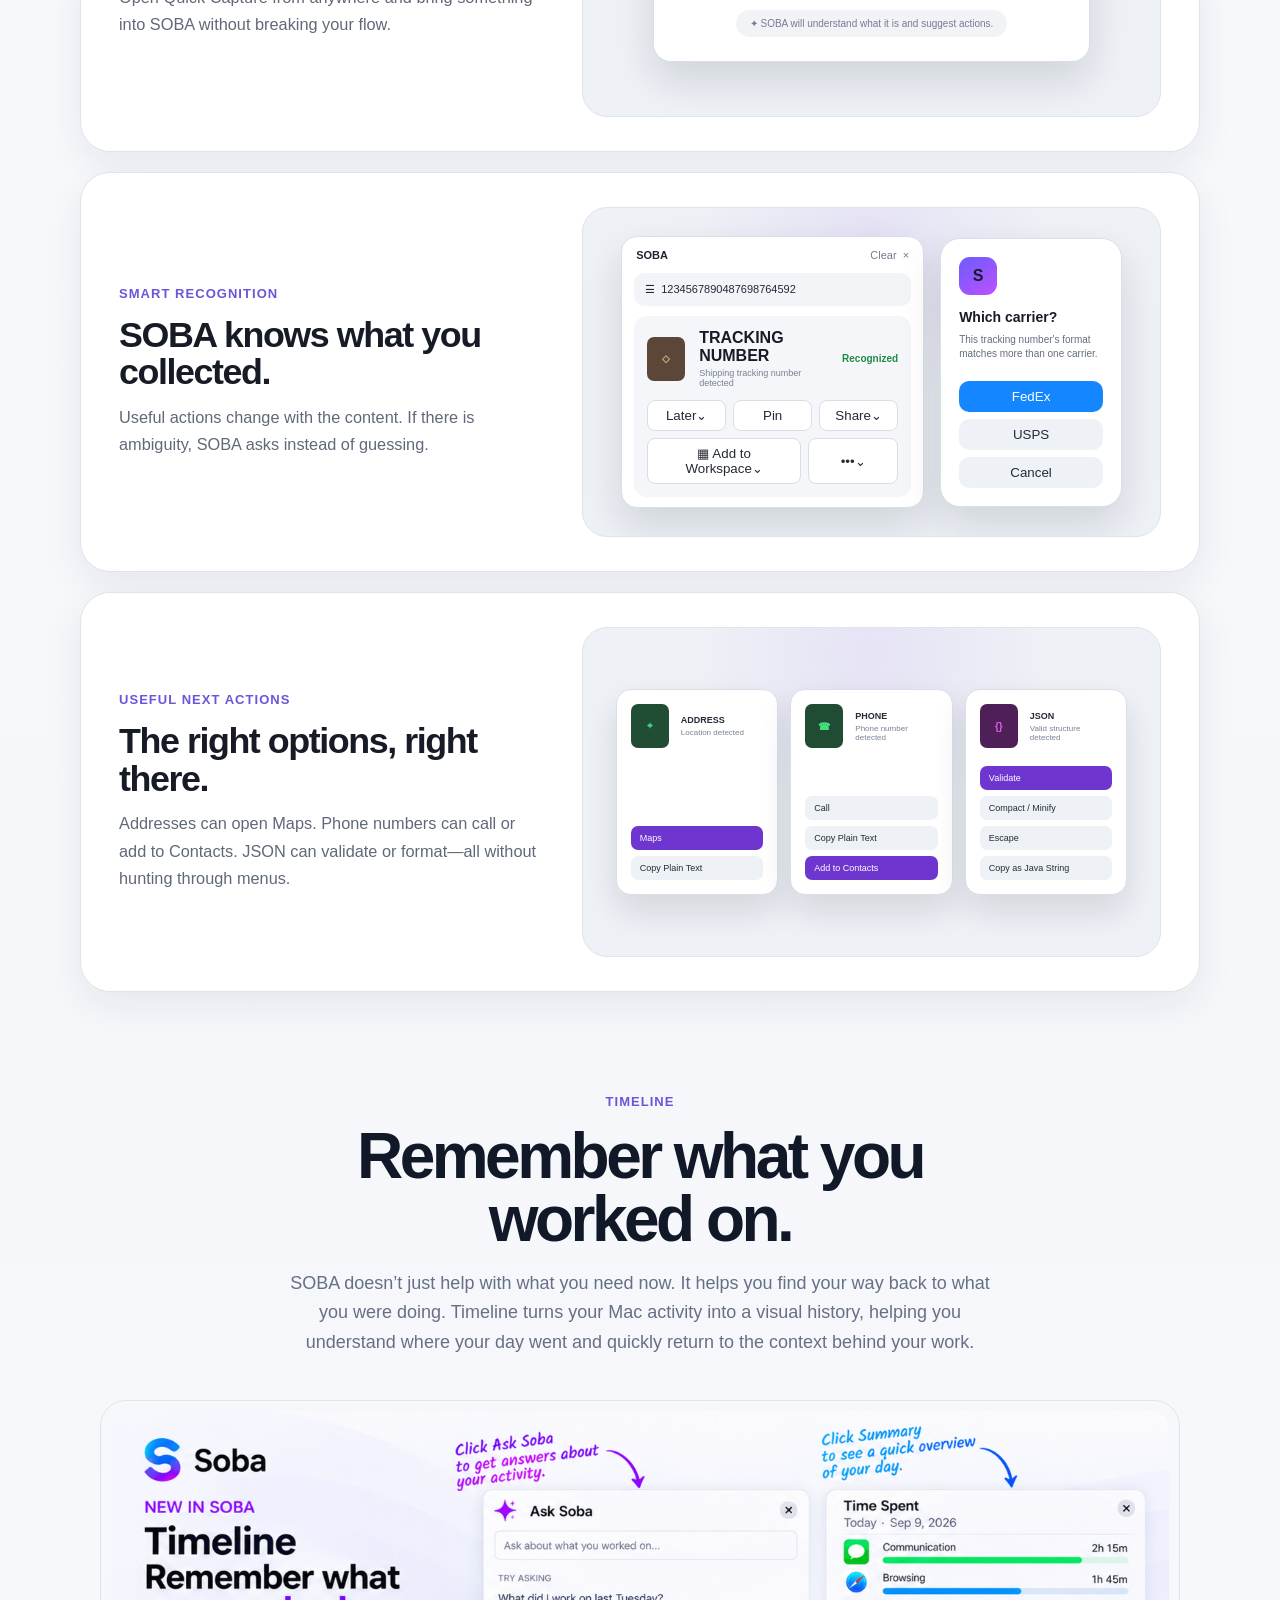
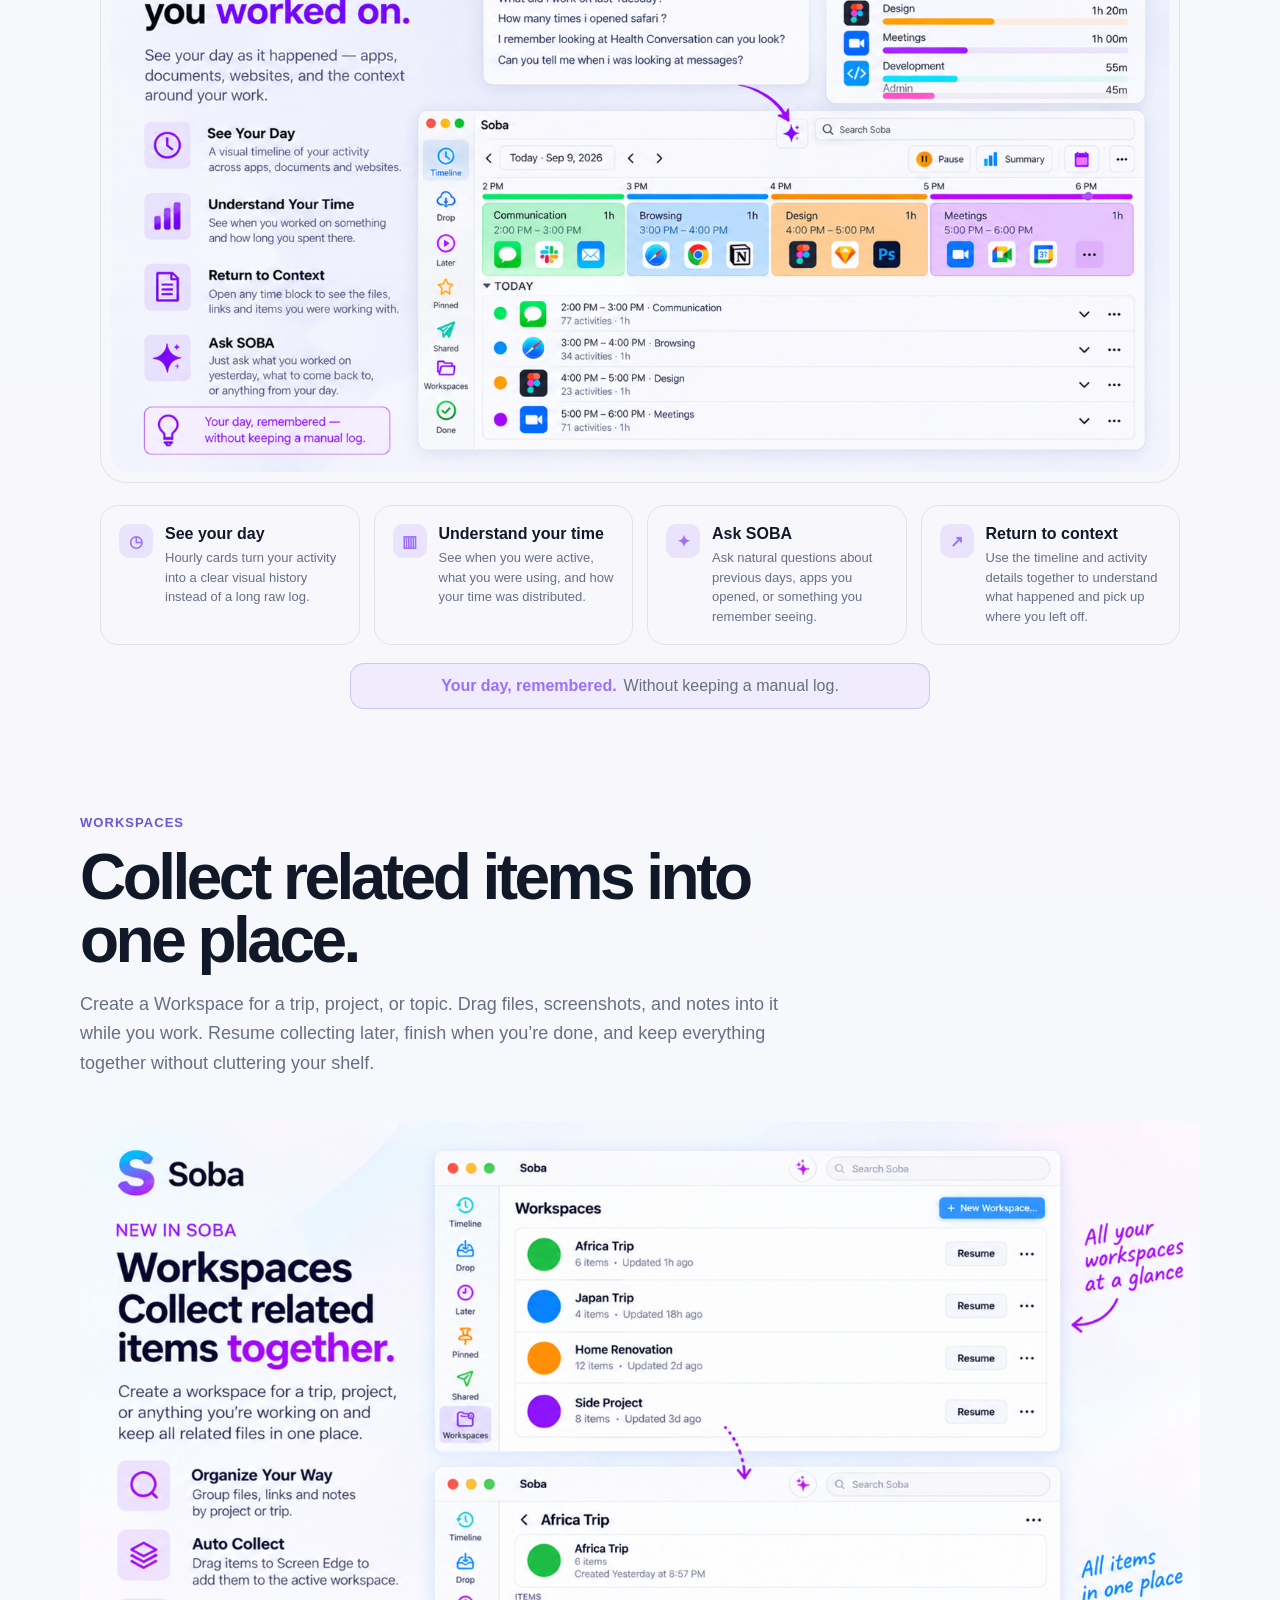
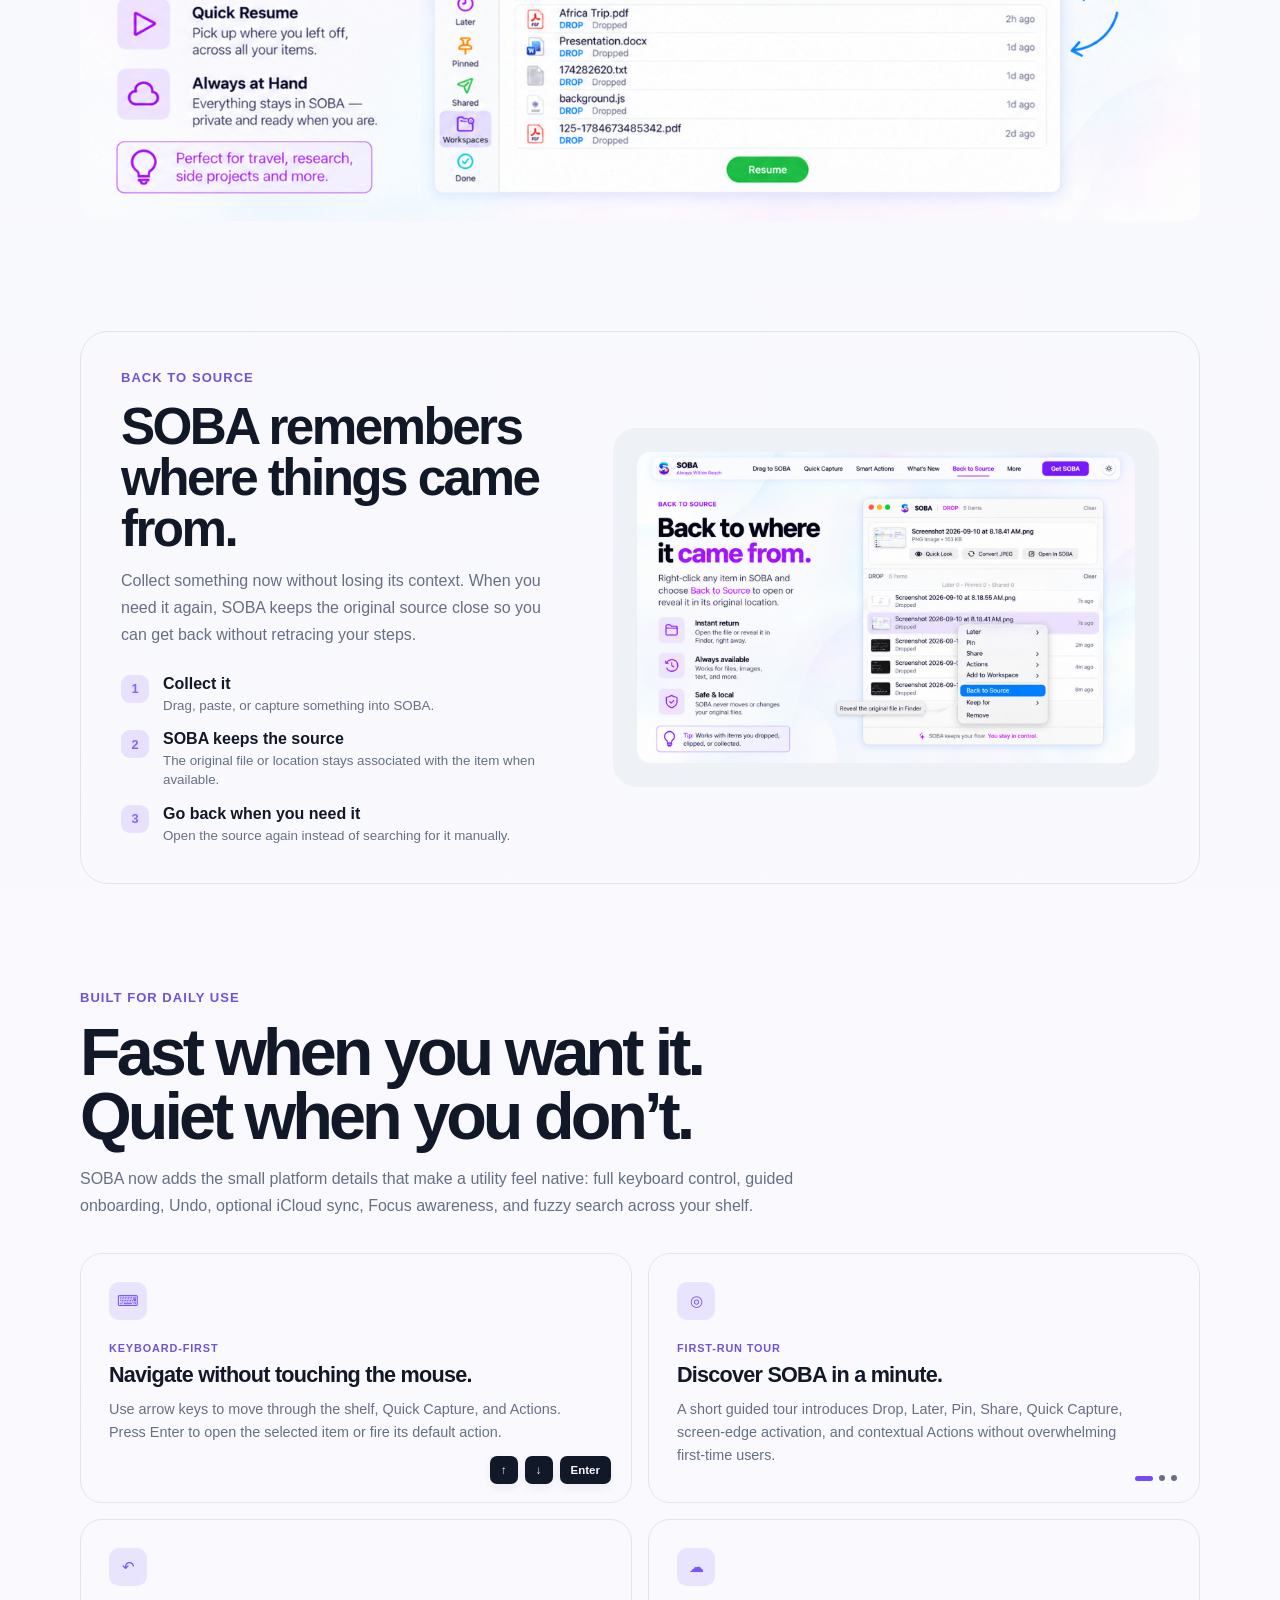
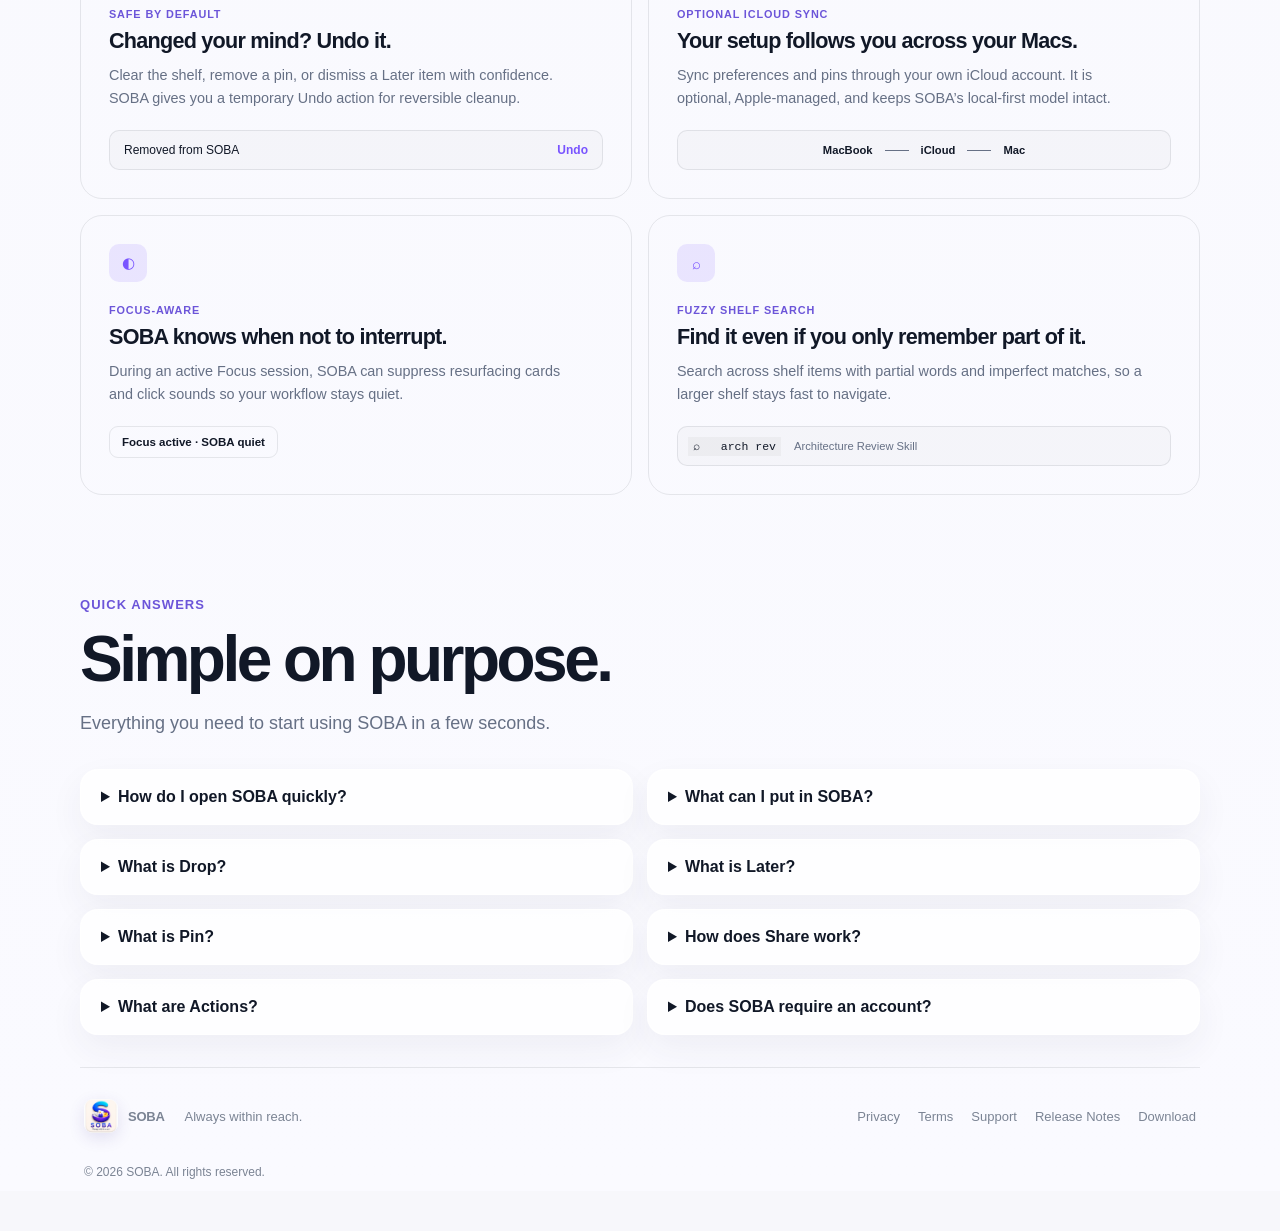
==== commit e8504a00: "updated wordings" ====
--- a/index.html
+++ b/index.html
@@ -56,18 +56,17 @@
     
     <section class="hero">
       <div class="hero-copy">
-        <div class="eyebrow">A smarter utility for your Mac</div>
+        <div class="eyebrow">Your everyday Mac workspace</div>
         <h1>Everything you need,<br><span>always within reach.</span></h1>
         <p class="hero-subtitle">
-          SOBA gives you one effortless place to hold something, bring it
-          back later, keep it visible, share it, or act on it — without breaking
-          your flow.
+          Capture anything. Keep it for later, pin it, organize it into Workspaces,
+          or act on it instantly — without breaking your flow.
         </p>
 
         <div class="hero-actions">
           <a class="button button-primary button-large" href="coming-soon.html">
             <span class="apple-mark">⌘</span>
-            Download for Mac
+            Get SOBA
           </a>
           <a class="button button-secondary button-large" href="#features">See how it works</a>
         </div>
@@ -208,8 +207,9 @@
     <div class="eyebrow">Timeline</div>
     <h2>Remember what you worked on.</h2>
     <p>
-      SOBA turns your Mac activity into a visual timeline, helping you understand
-      where your day went and quickly return to the context behind your work.
+      SOBA doesn’t just help with what you need now. It helps you find your way back
+      to what you were doing. Timeline turns your Mac activity into a visual history,
+      helping you understand where your day went and quickly return to the context behind your work.
     </p>
   </div>
 
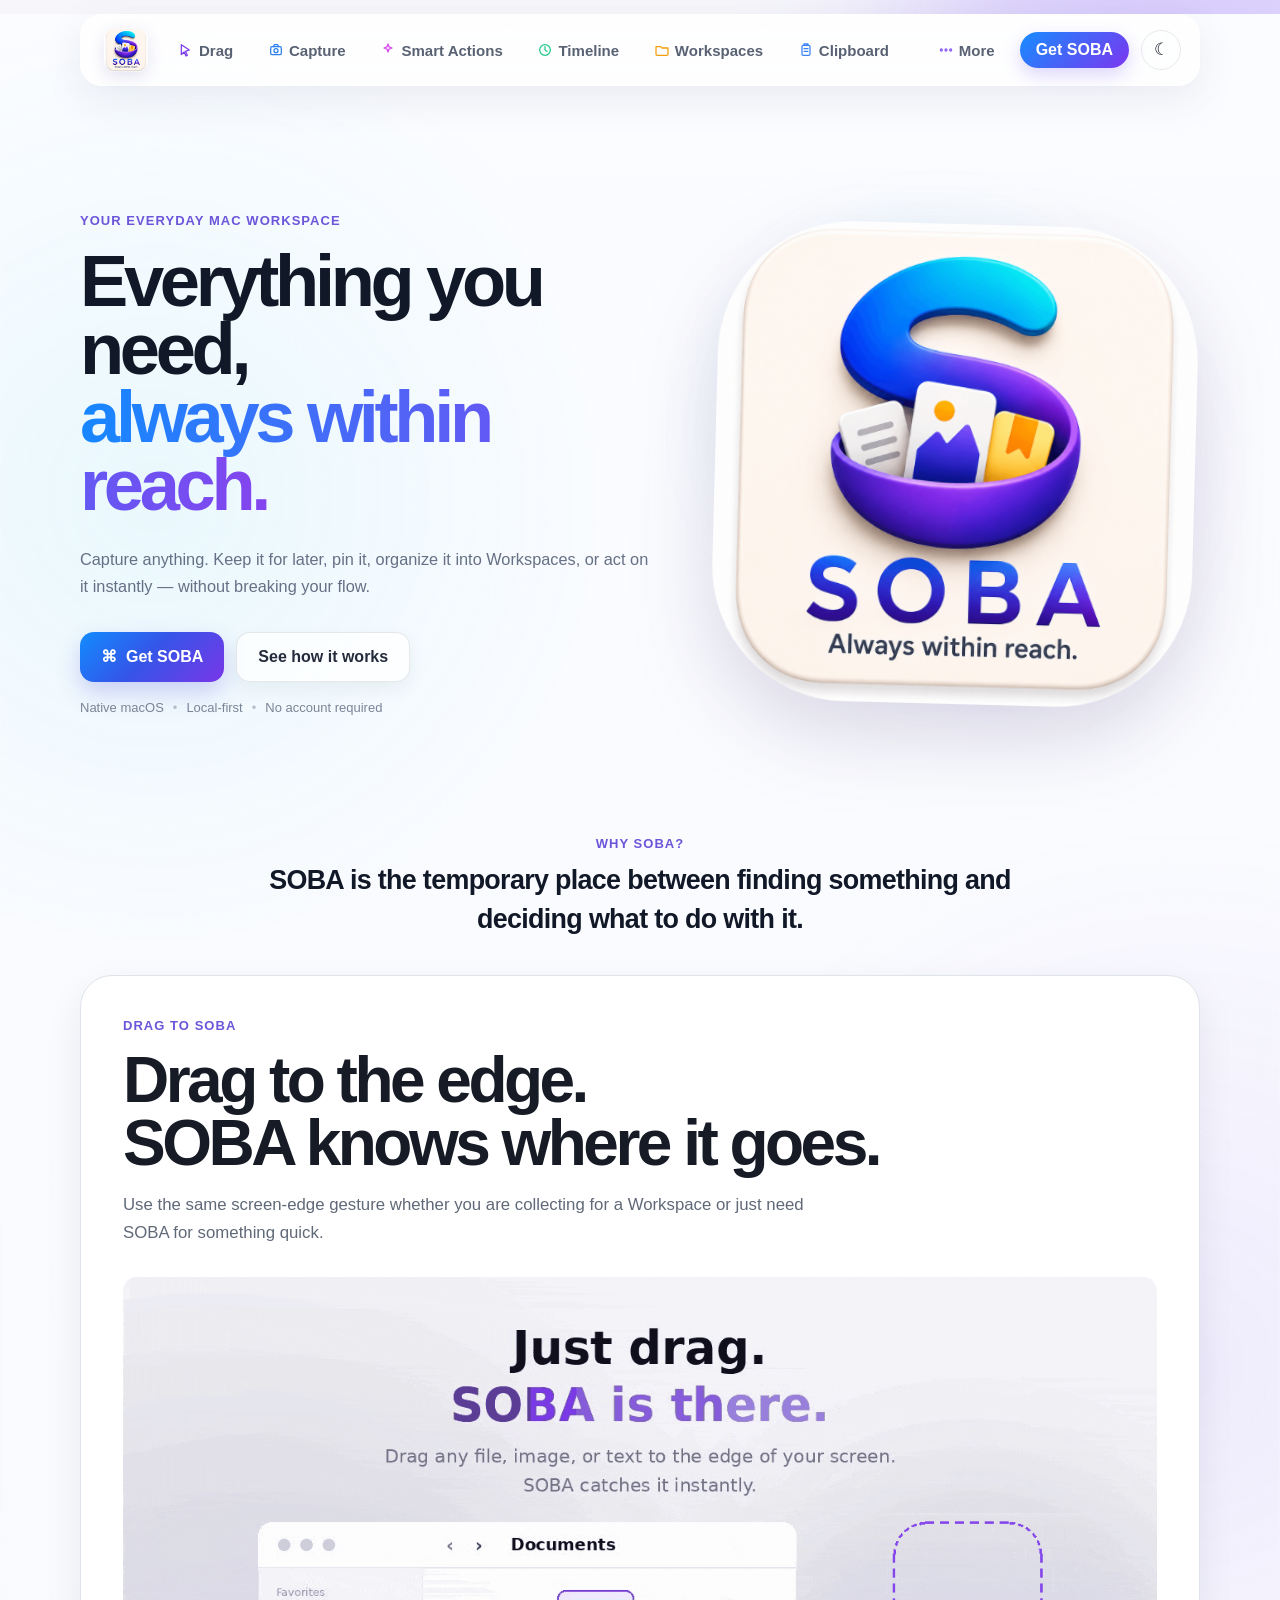
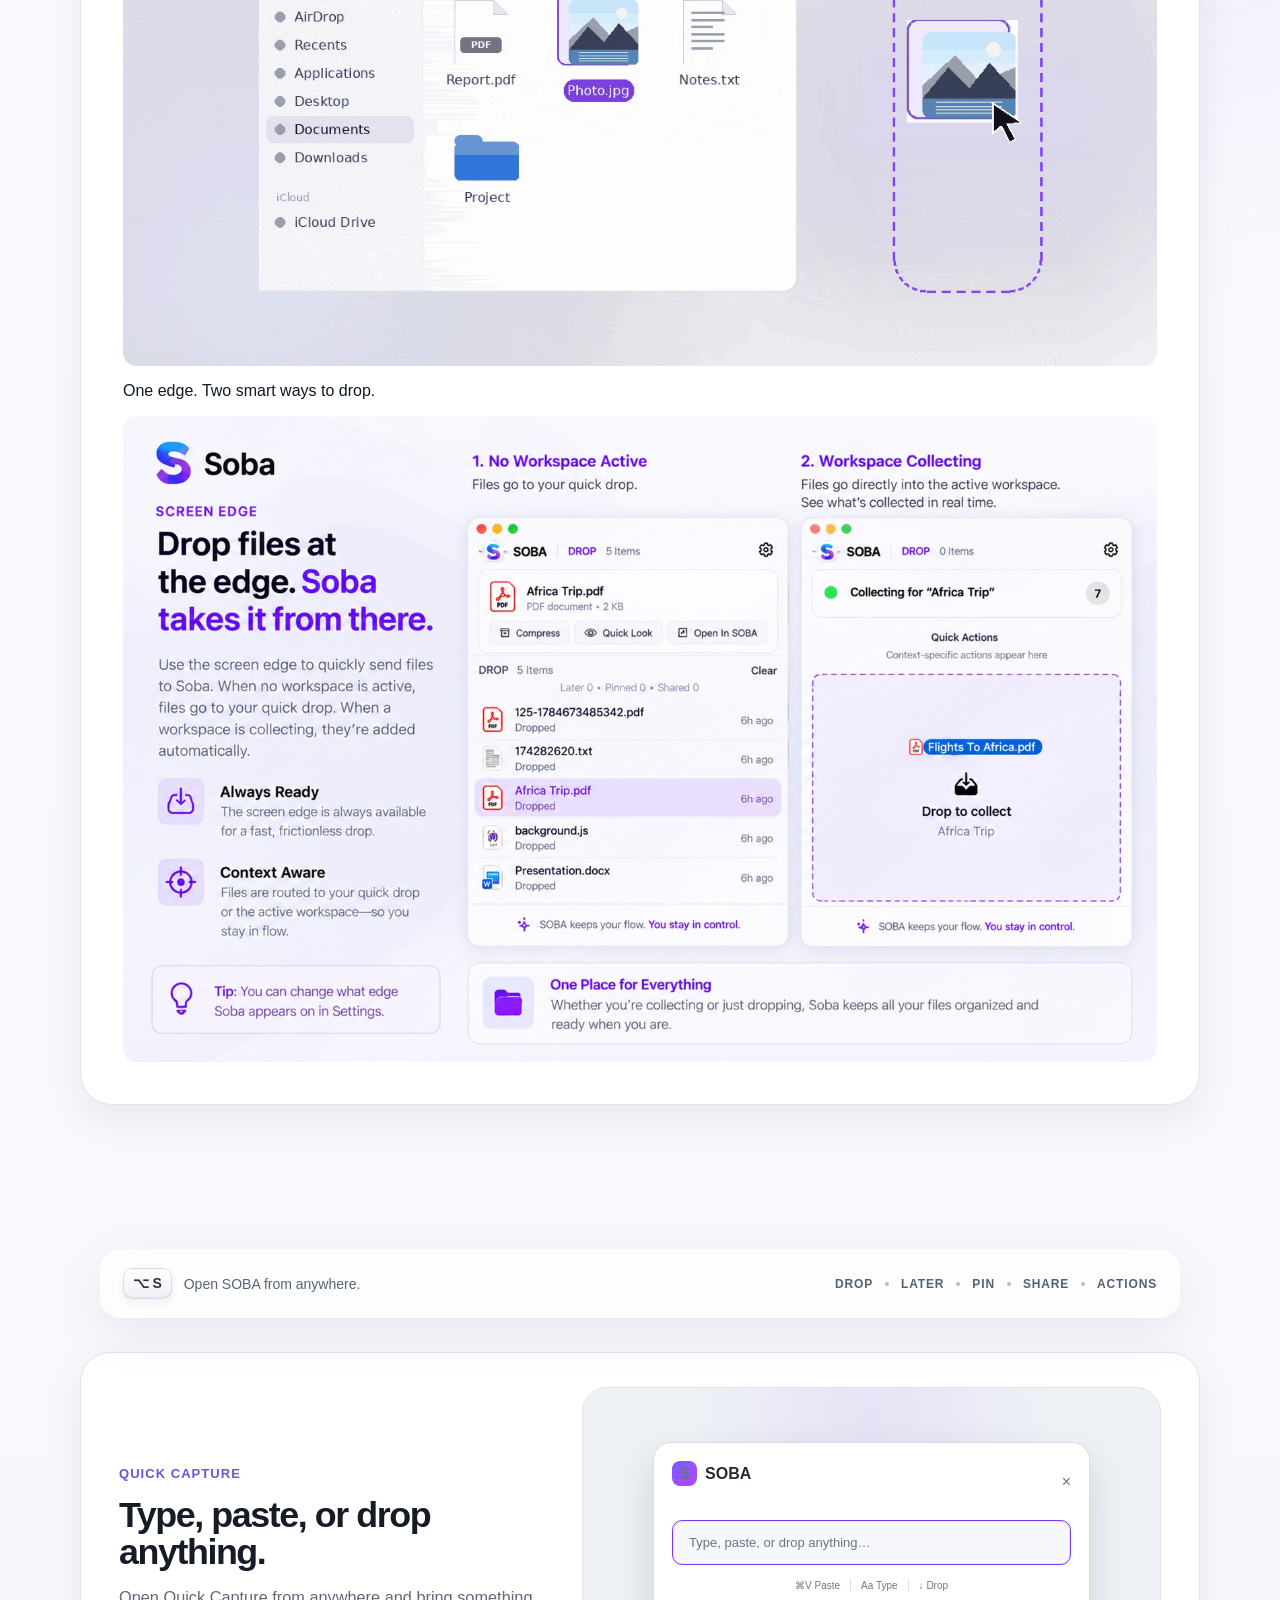
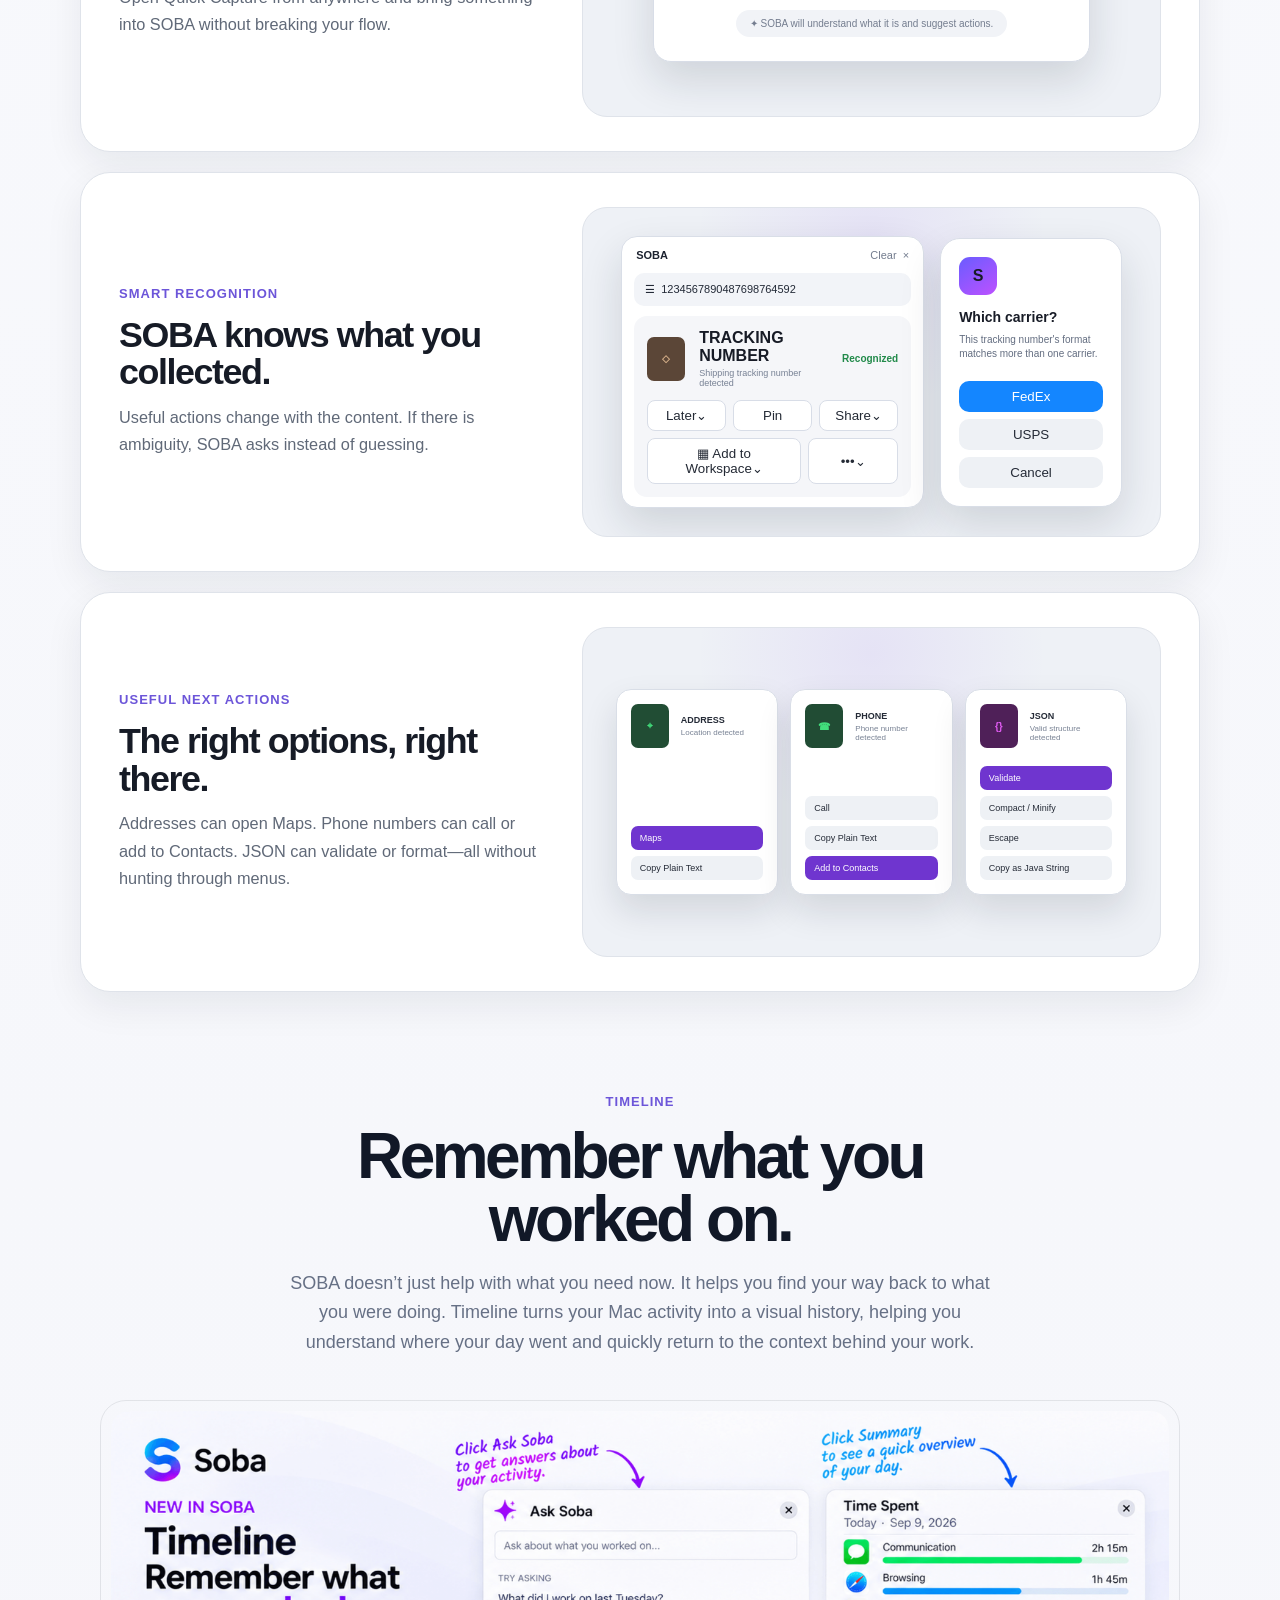
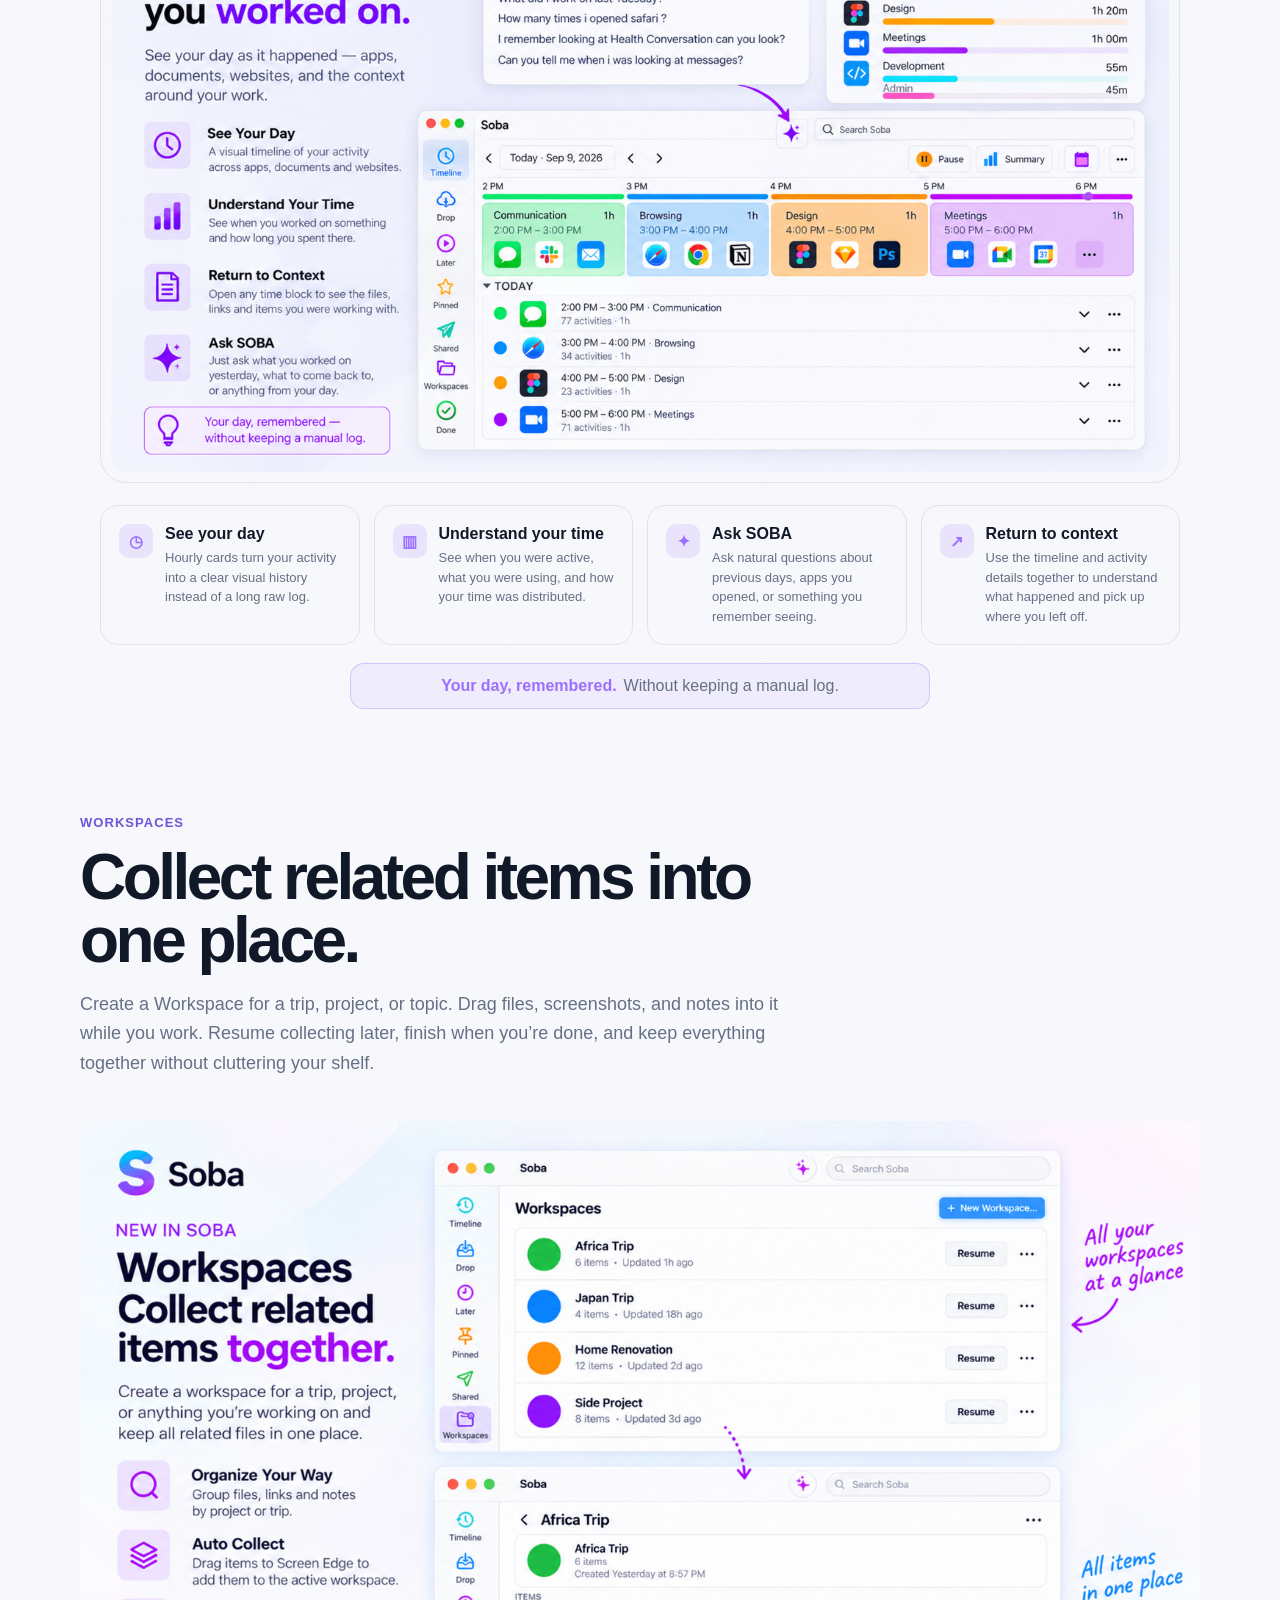
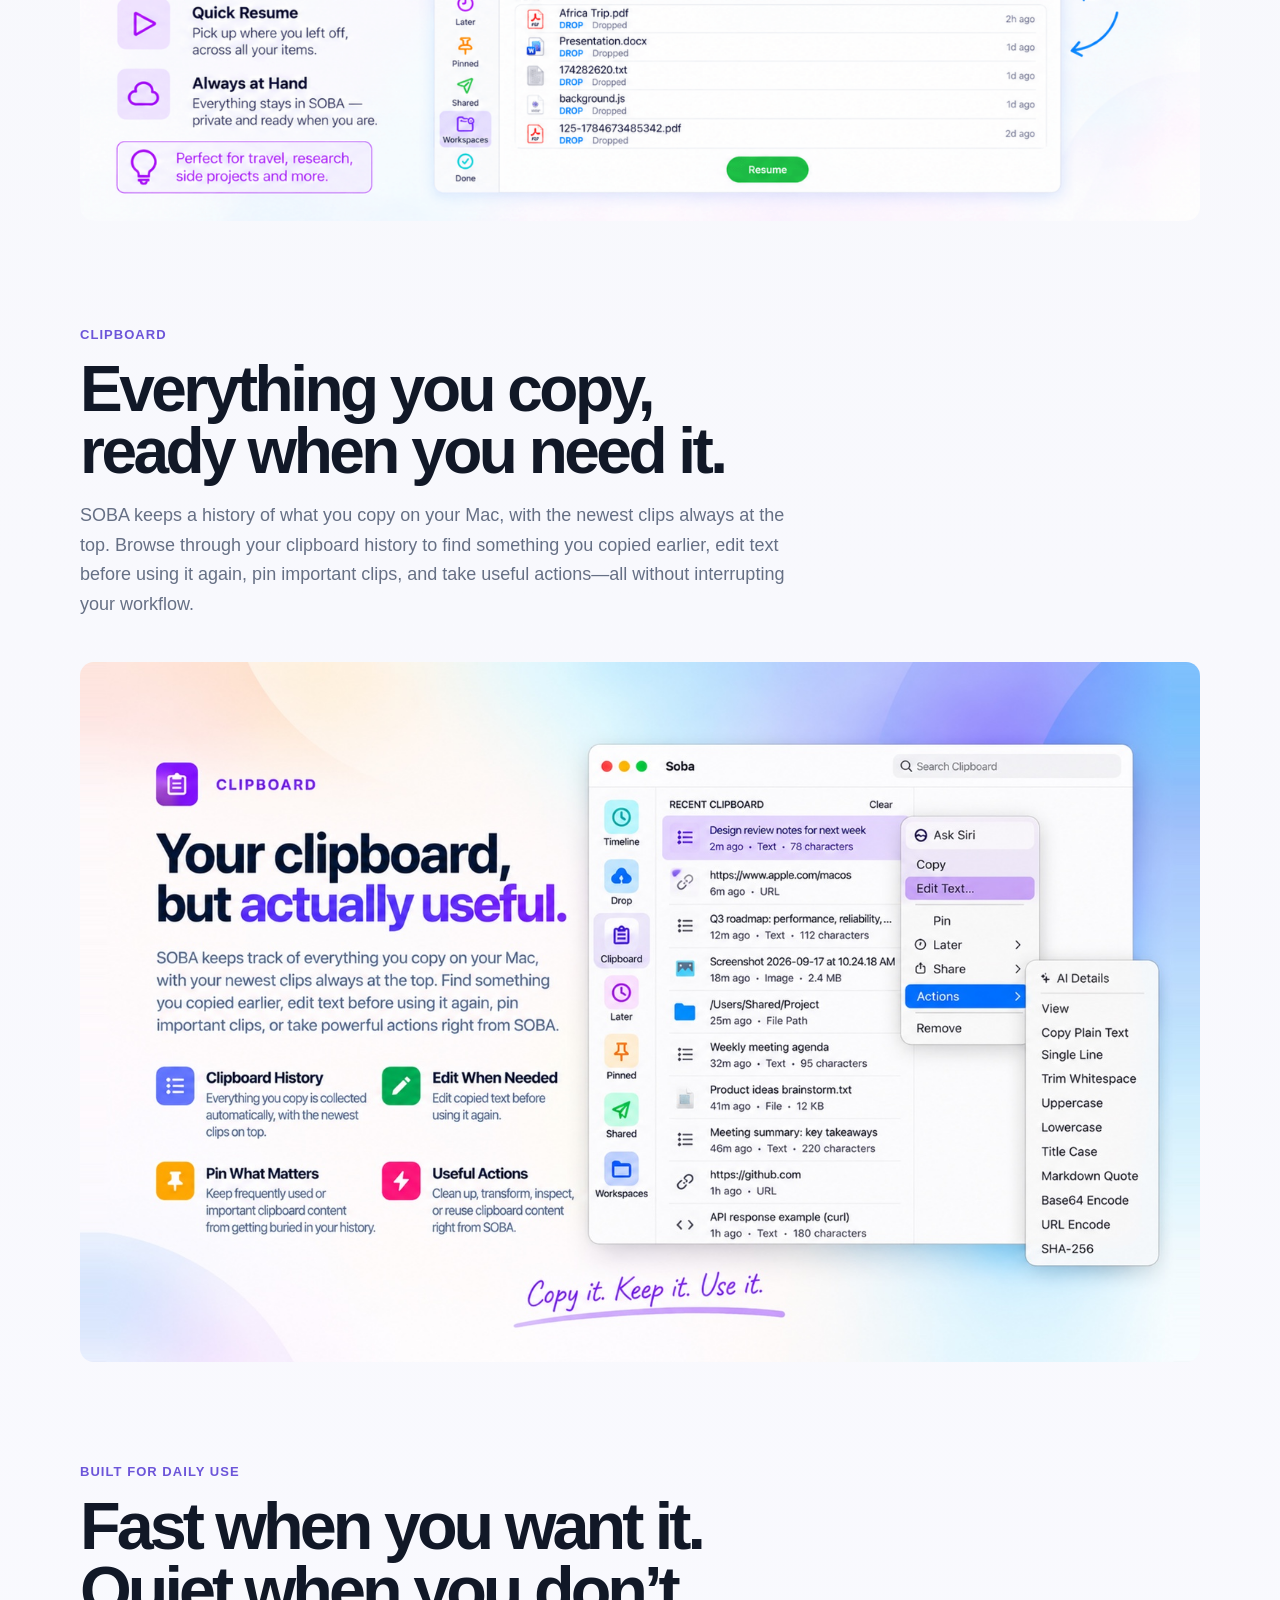
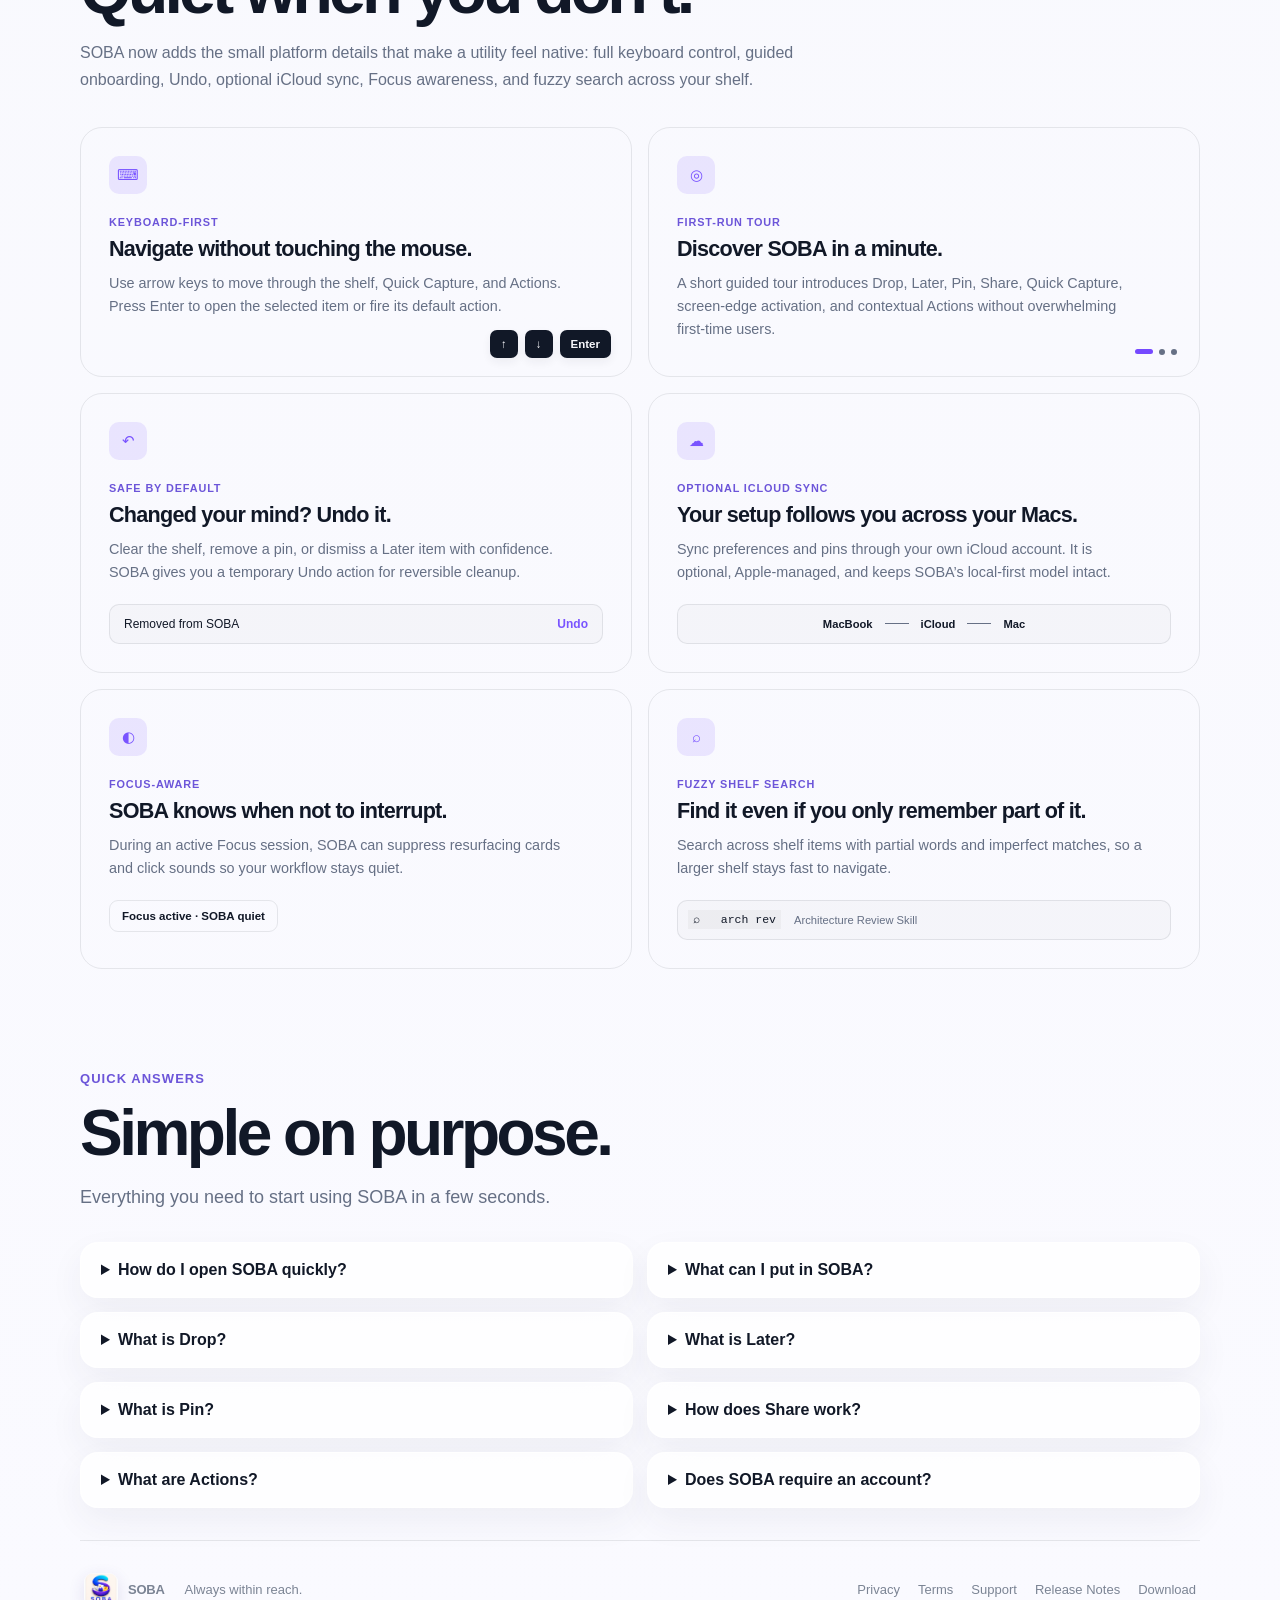
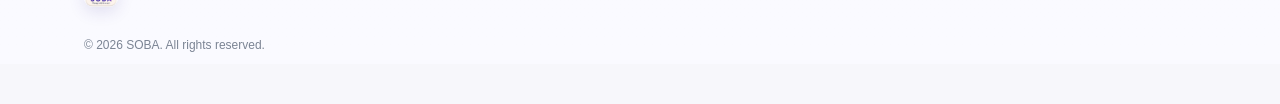
==== commit 12f7aa5f: "Added Clipboard" ====
--- a/index.html
+++ b/index.html
@@ -40,7 +40,7 @@
       <a href="#smart-actions"><svg class="nav-icon" viewBox="0 0 24 24" aria-hidden="true"><path d="m12 3 1.6 4.4L18 9l-4.4 1.6L12 15l-1.6-4.4L6 9l4.4-1.6Z"/></svg><span class="nav-label">Smart Actions</span></a>
       <a href="#timeline"><svg class="nav-icon" viewBox="0 0 24 24" aria-hidden="true"><circle cx="12" cy="12" r="8"/><path d="M12 7v5l3 2"/></svg><span class="nav-label">Timeline</span></a>
       <a href="#workspaces"><svg class="nav-icon" viewBox="0 0 24 24" aria-hidden="true"><path d="M3 7h7l2 2h9v9a2 2 0 0 1-2 2H5a2 2 0 0 1-2-2Z"/></svg><span class="nav-label">Workspaces</span></a>
-      <a href="#back-to-source"><svg class="nav-icon" viewBox="0 0 24 24" aria-hidden="true"><path d="M9 7 4 12l5 5"/><path d="M5 12h8a6 6 0 0 1 6 6"/></svg><span class="nav-label">Back to Source</span></a>
+      <a href="#clipboard"><svg class="nav-icon" viewBox="0 0 24 24" aria-hidden="true"><rect x="6" y="5" width="12" height="15" rx="2"/><path d="M9 5V3h6v2"/><path d="M9 10h6M9 14h6"/></svg><span class="nav-label">Clipboard</span></a>
       <a href="#more"><svg class="nav-icon nav-icon-more" viewBox="0 0 24 24" aria-hidden="true"><circle cx="5" cy="12" r="1.5"/><circle cx="12" cy="12" r="1.5"/><circle cx="19" cy="12" r="1.5"/></svg><span class="nav-label">More</span></a></nav>
 
     <div class="header-actions">
@@ -278,33 +278,22 @@
       </div>
     </section>
 
-    <section class="section source-section" id="back-to-source">
-      <div class="source-feature-card">
-        <div class="source-feature-copy">
-          <div class="eyebrow">Back to Source</div>
-          <h2>SOBA remembers where things came from.</h2>
-          <p>
-            Collect something now without losing its context. When you need it again,
-            SOBA keeps the original source close so you can get back without retracing your steps.
-          </p>
-
-          <div class="source-points">
-            <div><span>1</span><p><strong>Collect it</strong><small>Drag, paste, or capture something into SOBA.</small></p></div>
-            <div><span>2</span><p><strong>SOBA keeps the source</strong><small>The original file or location stays associated with the item when available.</small></p></div>
-            <div><span>3</span><p><strong>Go back when you need it</strong><small>Open the source again instead of searching for it manually.</small></p></div>
-          </div>
-        </div>
-
-        <div class="source-feature-visual" aria-label="SOBA Back to Source example">
-         
-          		<img src="assets/back-to-source-dark.png" data-dark-src="assets/back-to-source-dark.png" data-light-src="assets/back-to-source-light.png" alt="SOBA Back to source" class="workspace-collecting-image">          
-        </div>
-      </div>
-    </section>
-
-
-
     
+    <section class="section clipboard-section" id="clipboard">
+      <div class="section-heading">
+        <div class="eyebrow">Clipboard</div>
+        <h2>Everything you copy, ready when you need it.</h2>
+        <p>SOBA keeps a history of what you copy on your Mac, with the newest clips always at the top. Browse through your clipboard history to find something you copied earlier, edit text before using it again, pin important clips, and take useful actions—all without interrupting your workflow.</p>
+      </div>
+      <div class="clipboard-feature">
+        <img
+          src="assets/clipboard-dark.jpg"
+          data-dark-src="assets/clipboard-dark.jpg"
+          data-light-src="assets/clipboard-light.jpg"
+          alt="SOBA Clipboard History with Edit Text, Pin, and clipboard Actions"
+          class="workspace-collecting-image clipboard-feature-image">
+      </div>
+    </section>
 
 <section class="section more-section" id="more">
   <div class="more-intro">
@@ -475,7 +464,7 @@
       <a href="terms.html">Terms</a>
       <a href="support.html">Support</a>
       <a href="release-notes.html">Release Notes</a>
-      <a href="#download">Download</a>
+      <a href="coming-soon.html">Download</a>
     </div>
     <p class="copyright">© <span id="year"></span> SOBA. All rights reserved.</p>
   </footer>
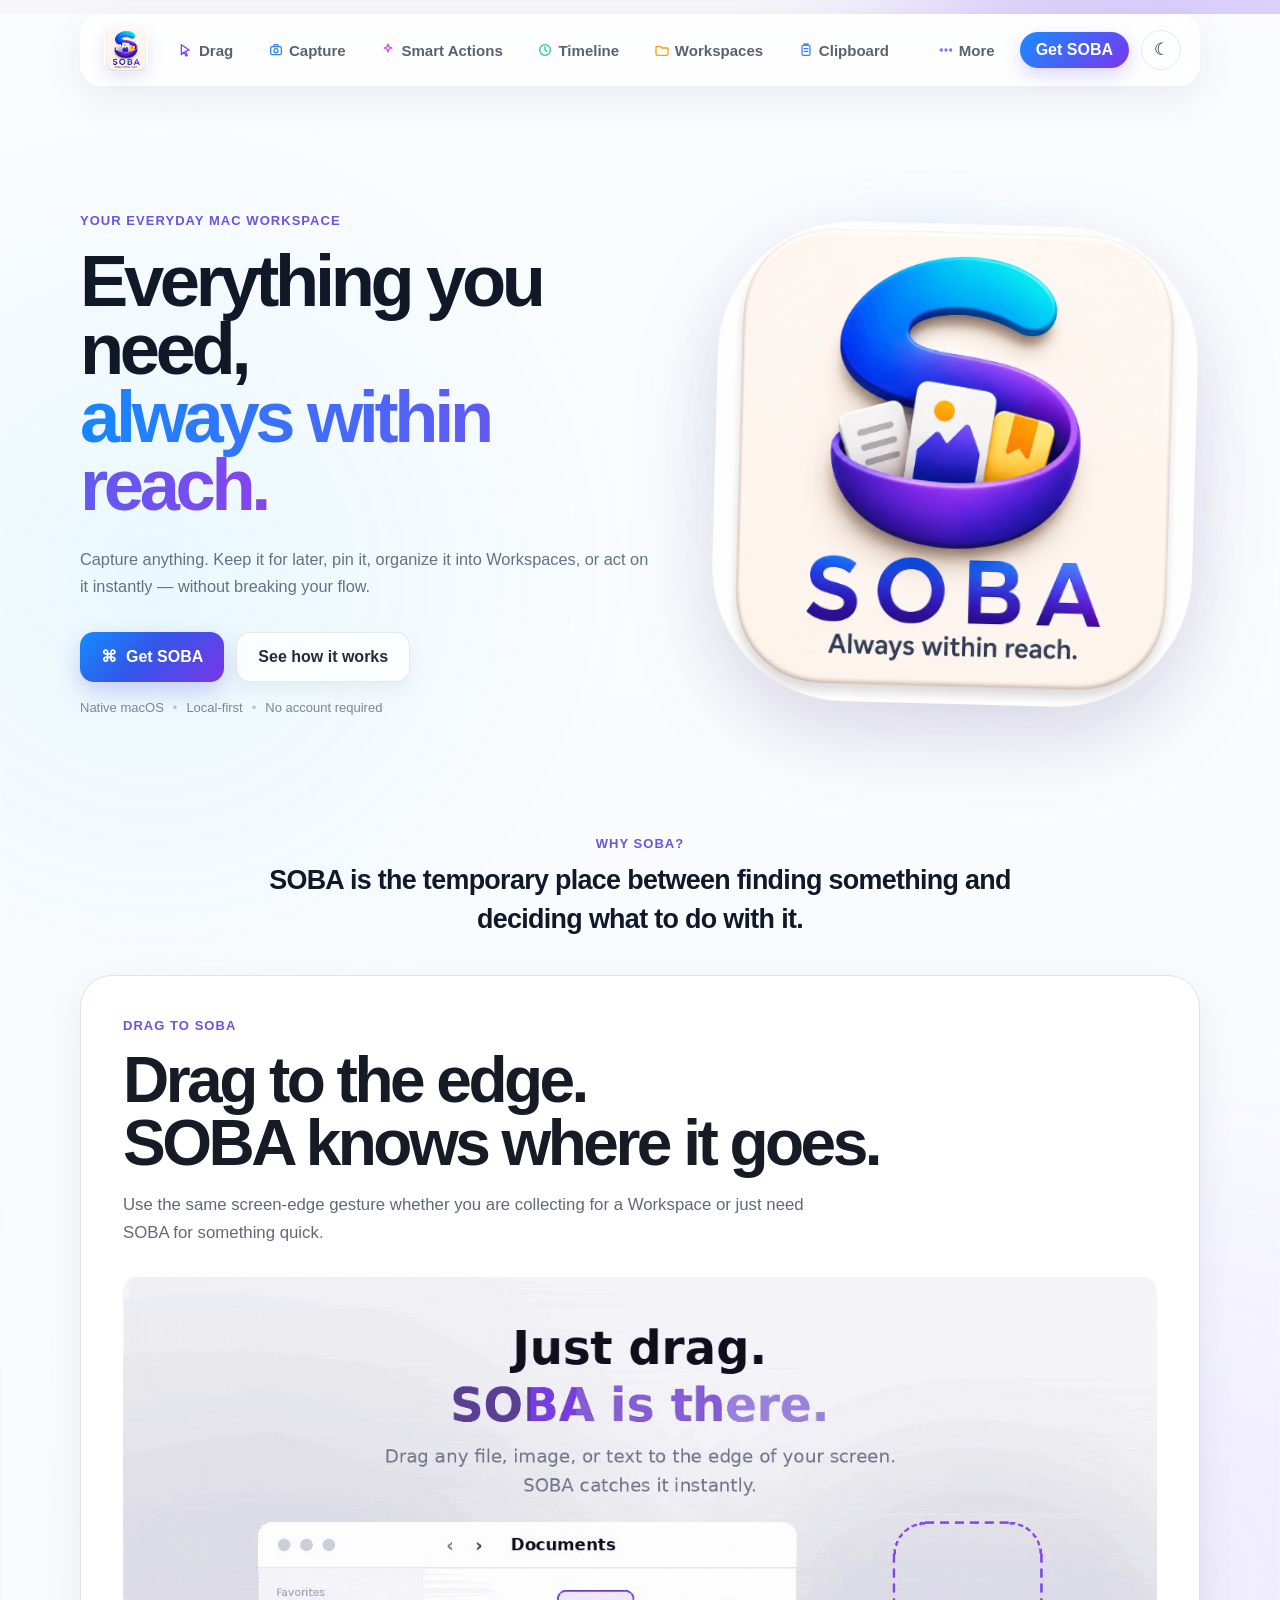
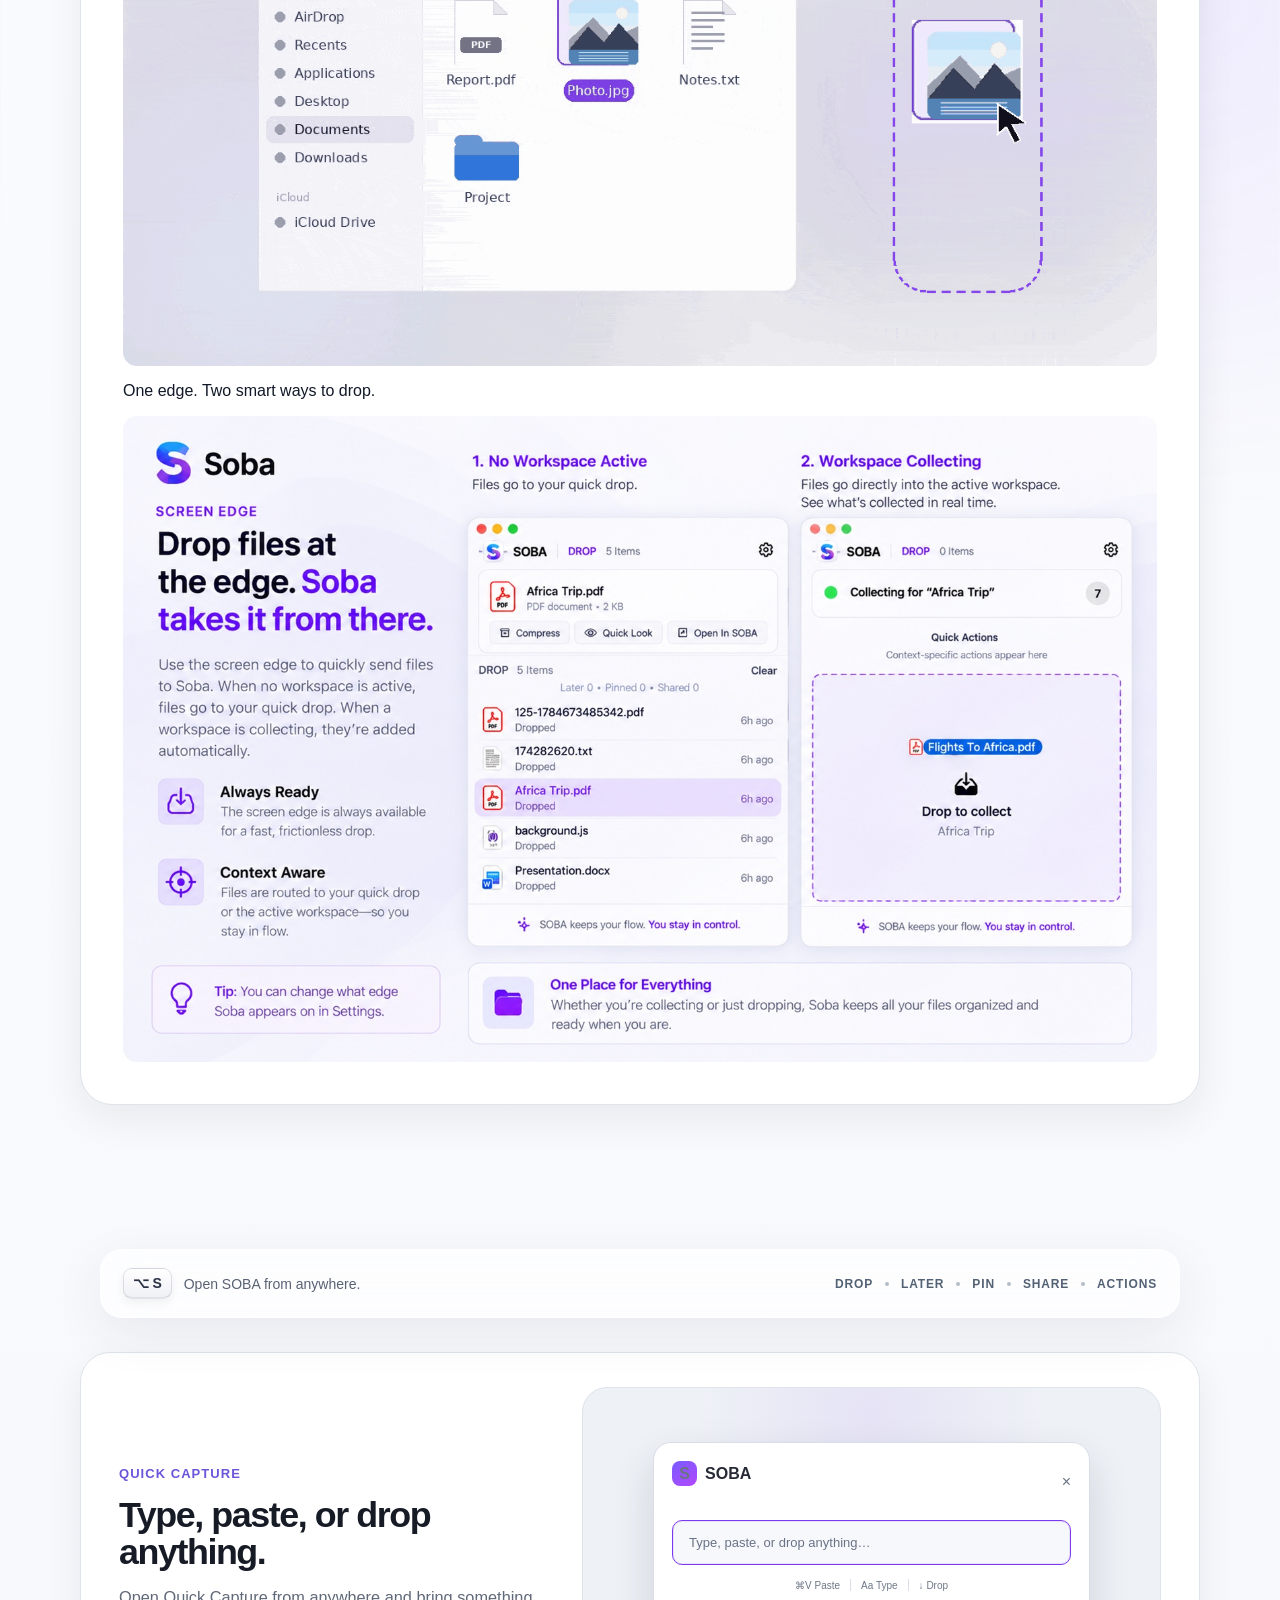
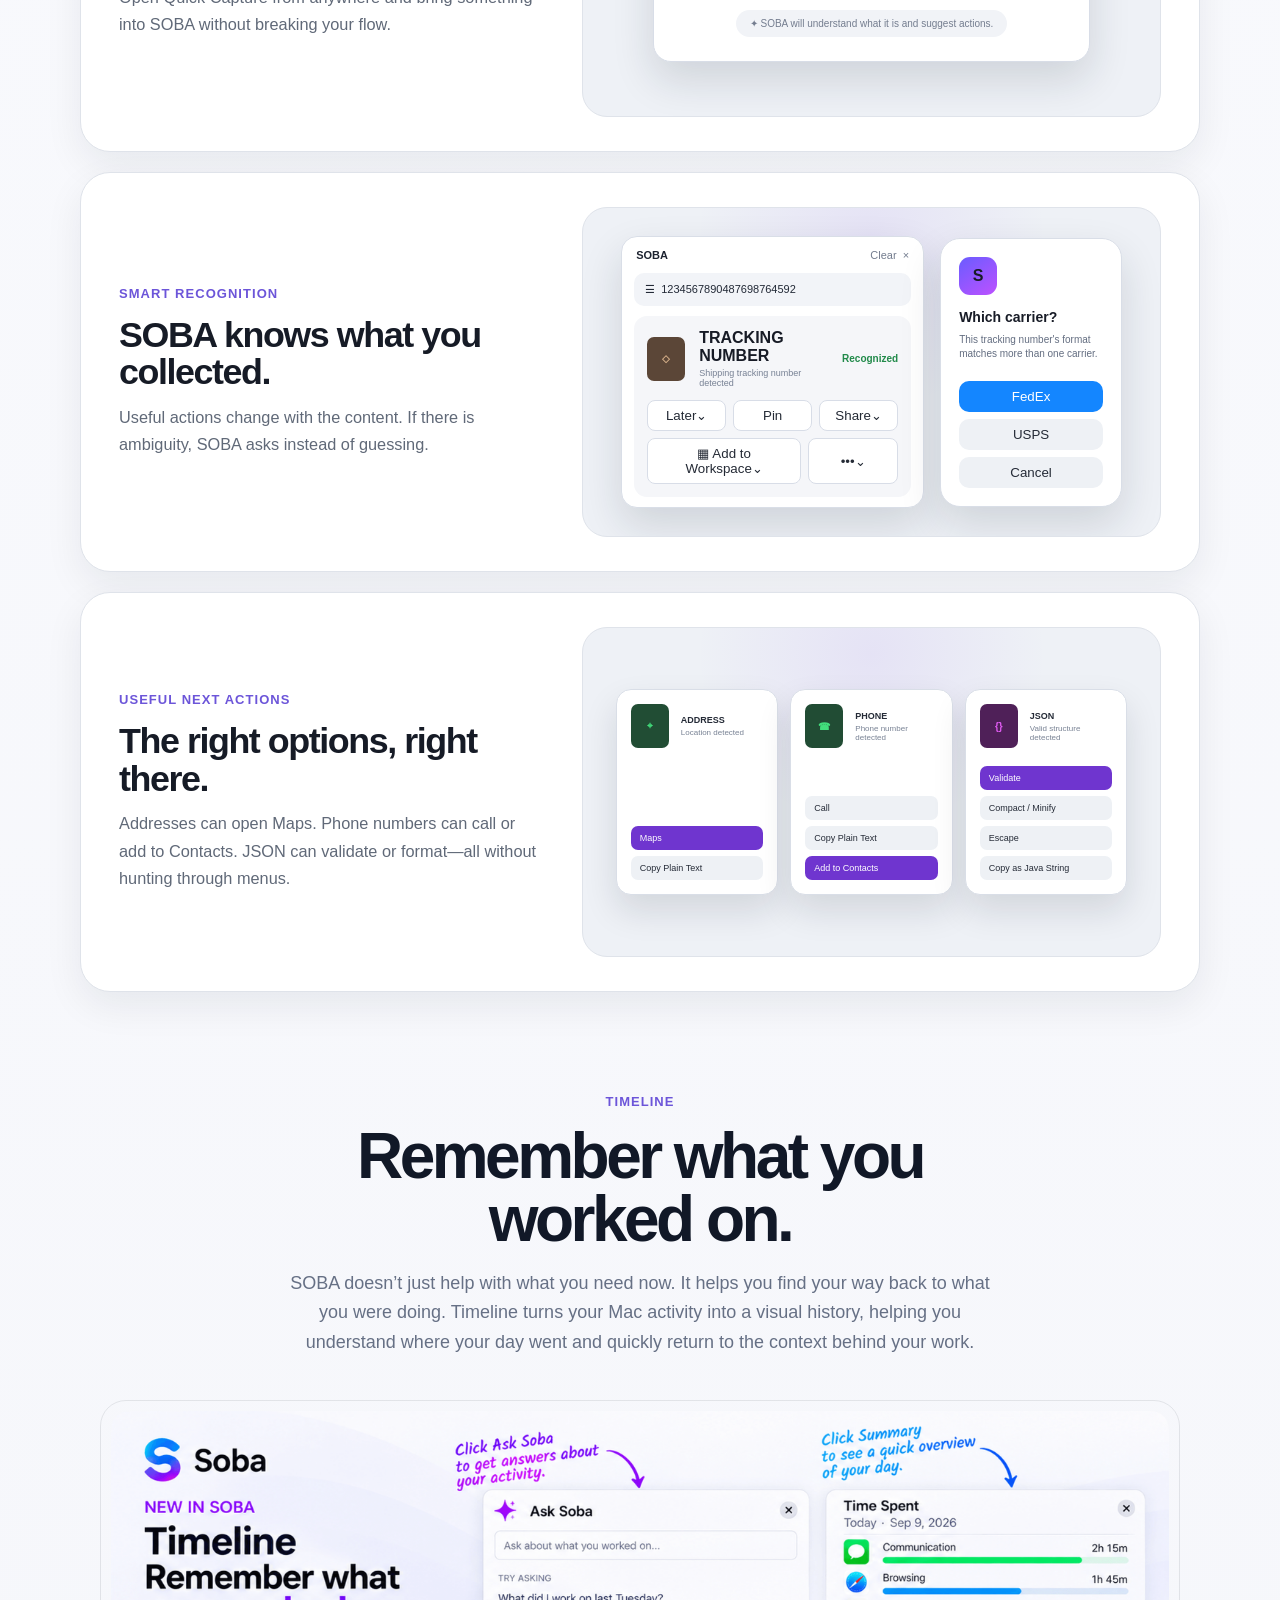
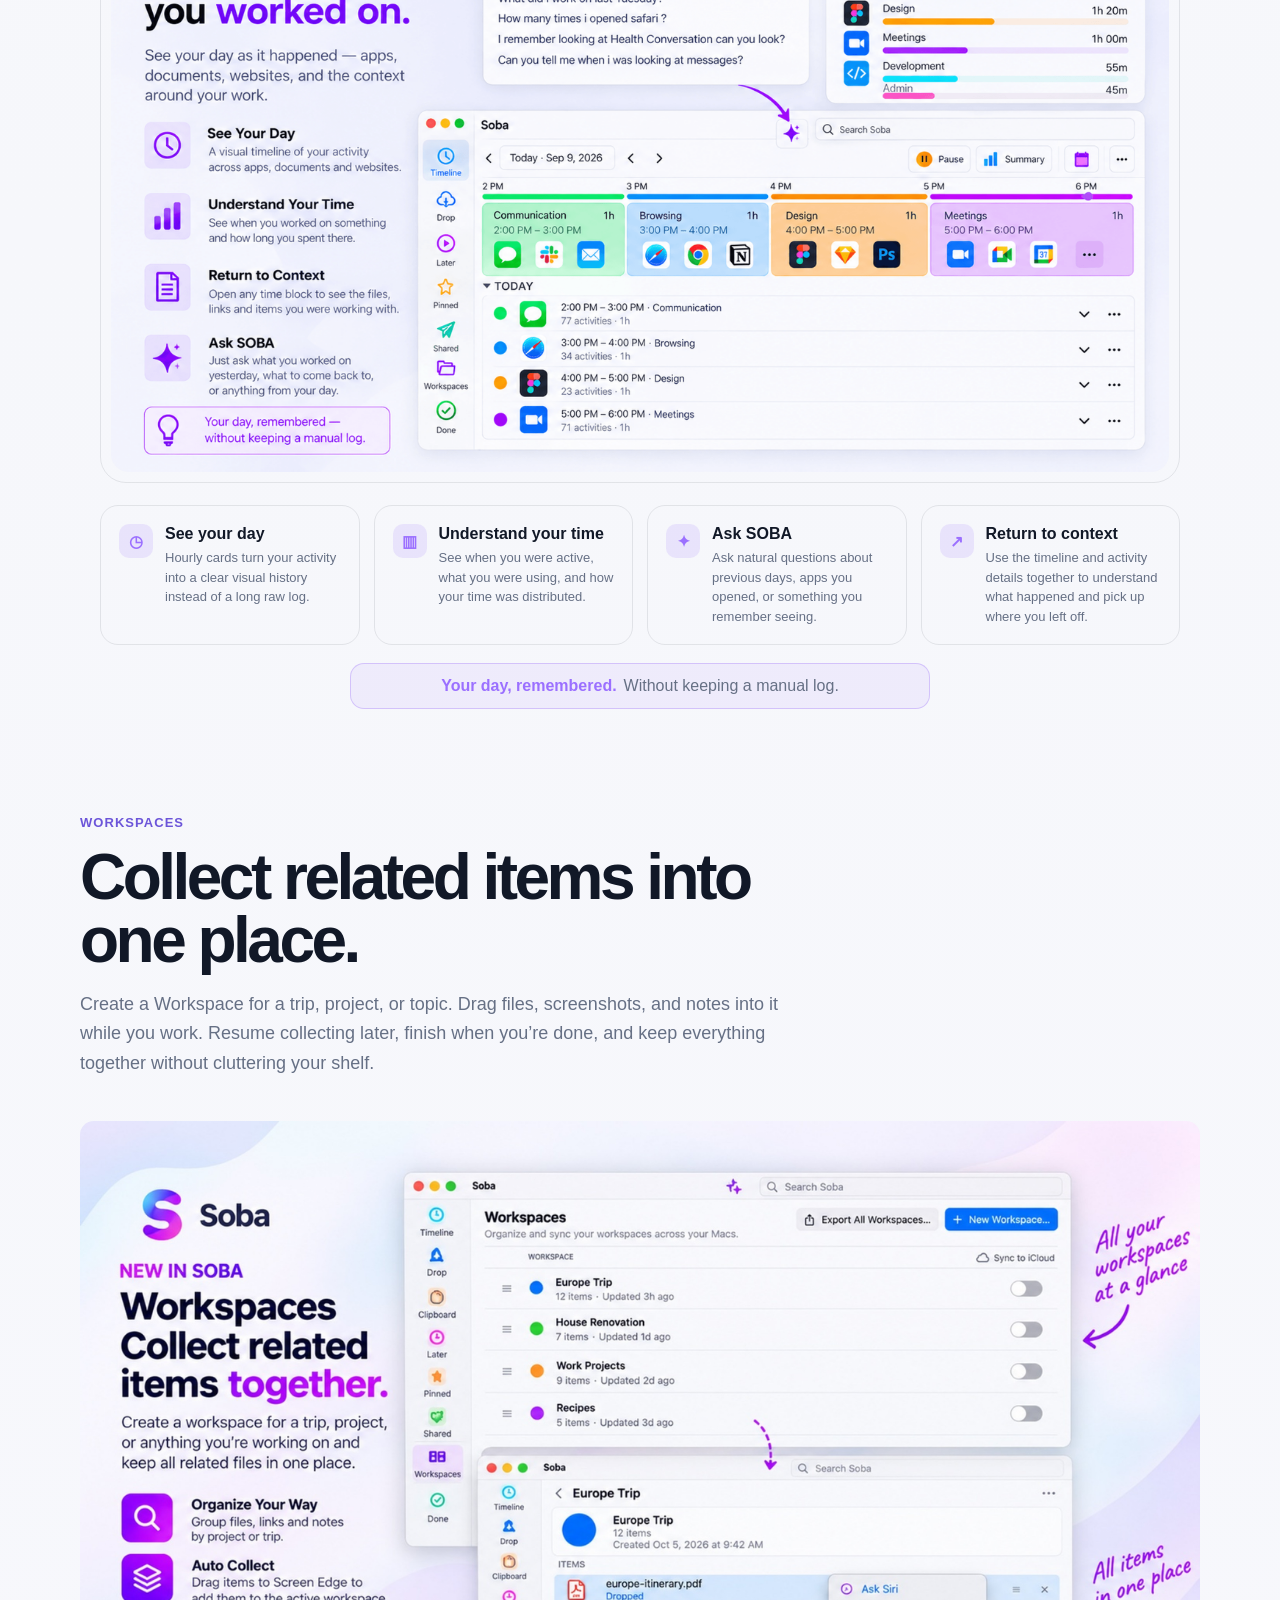
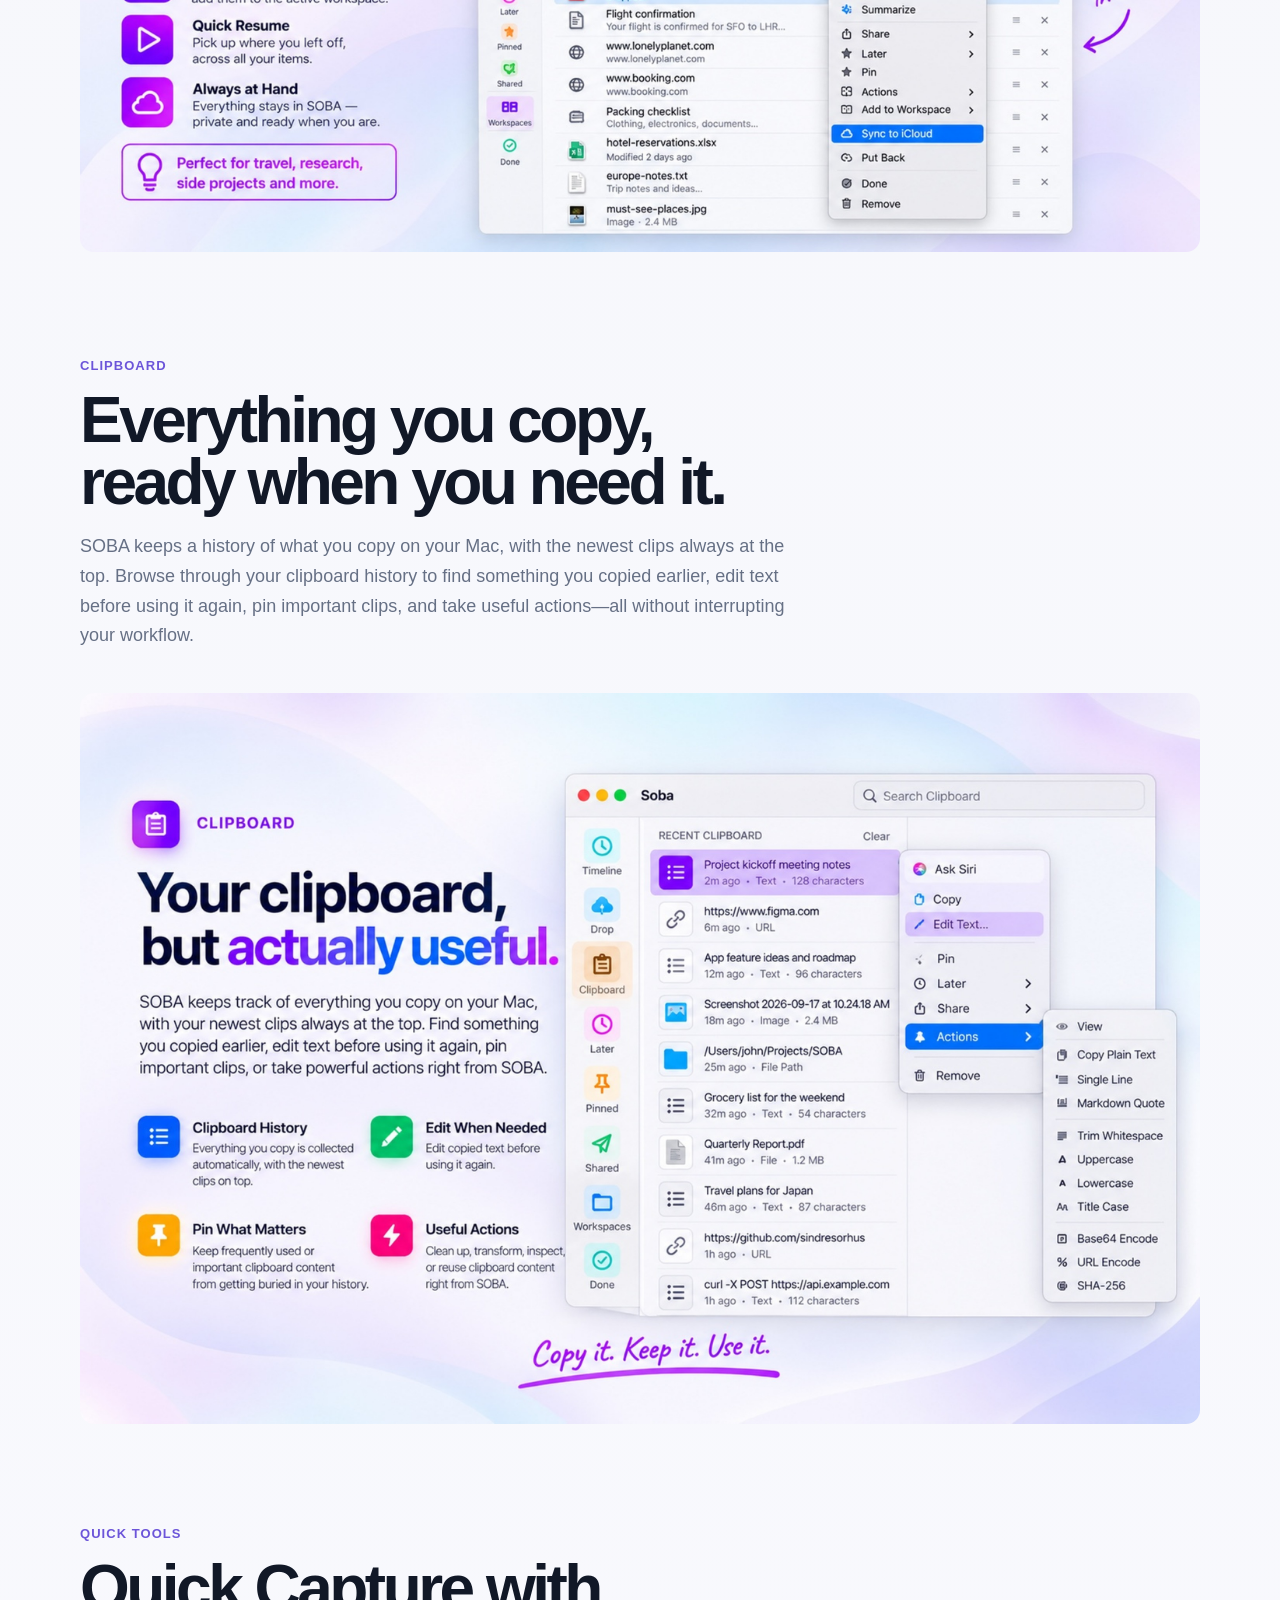
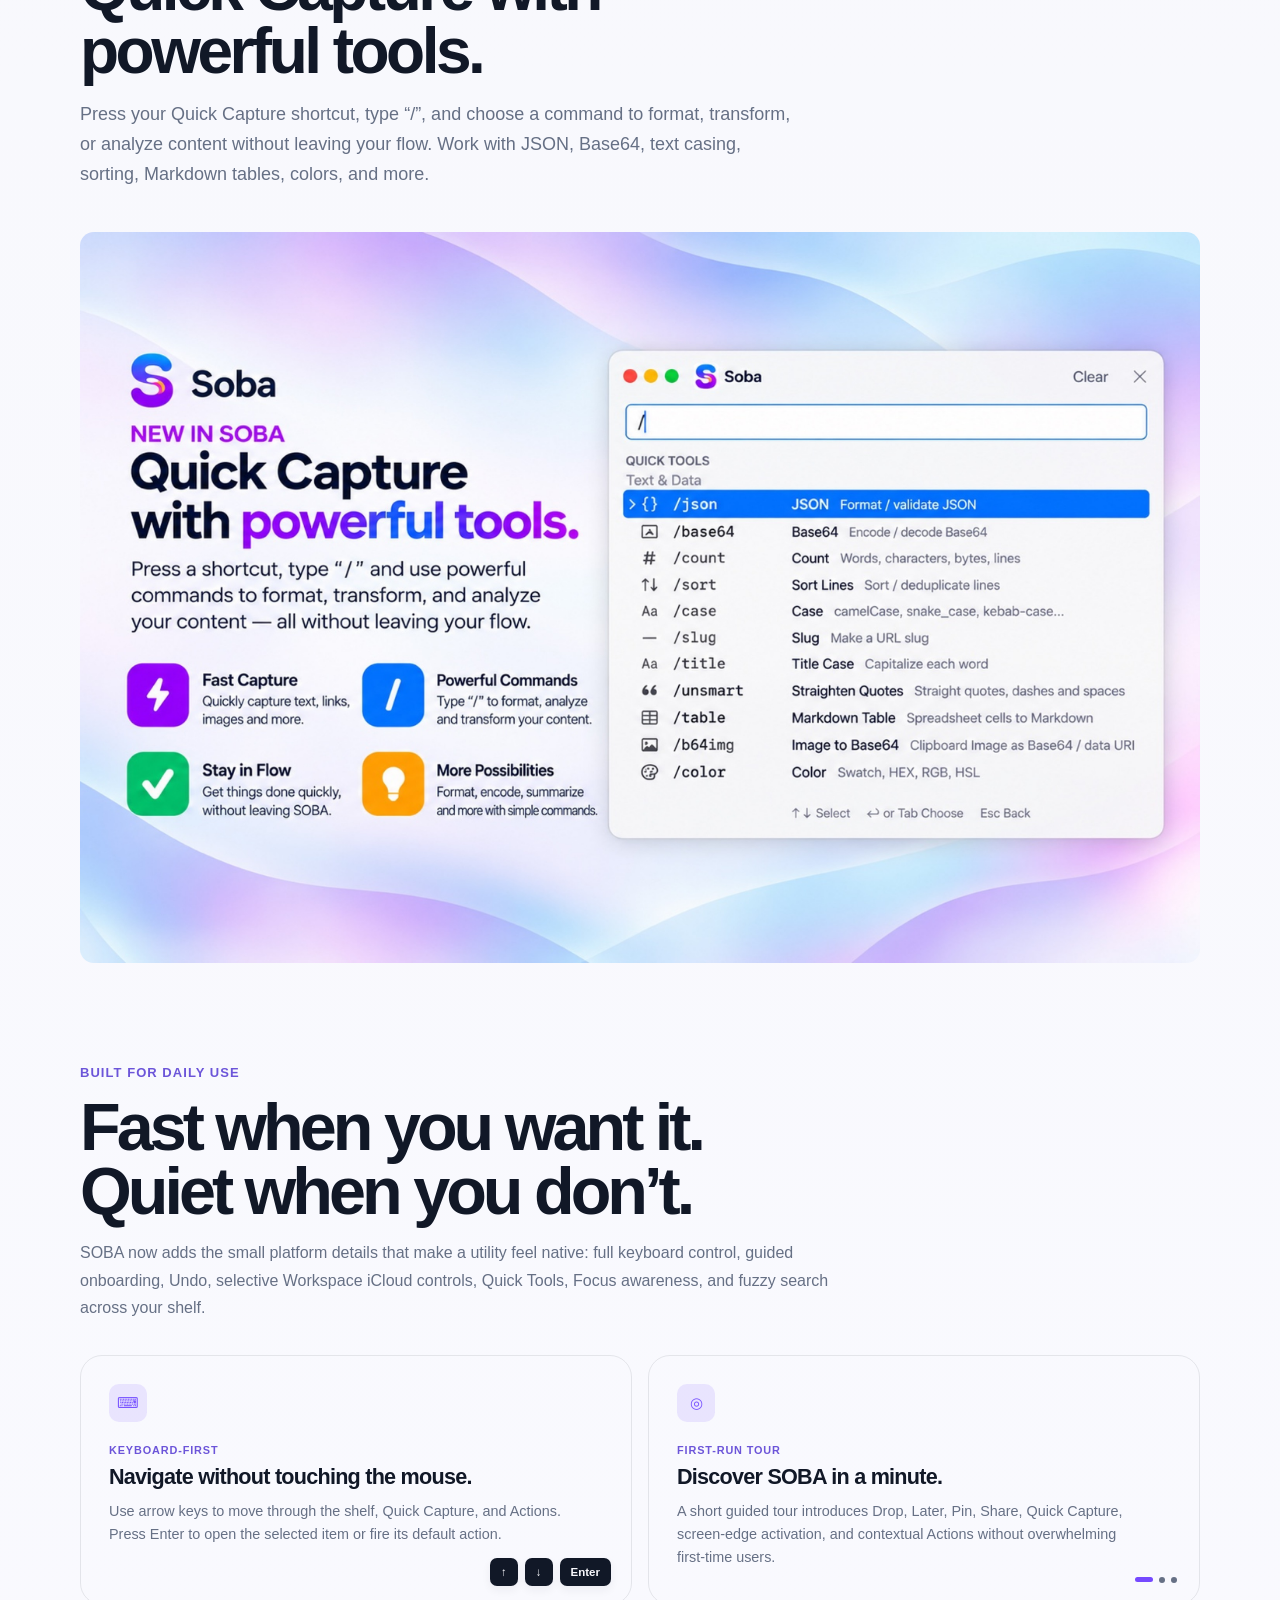
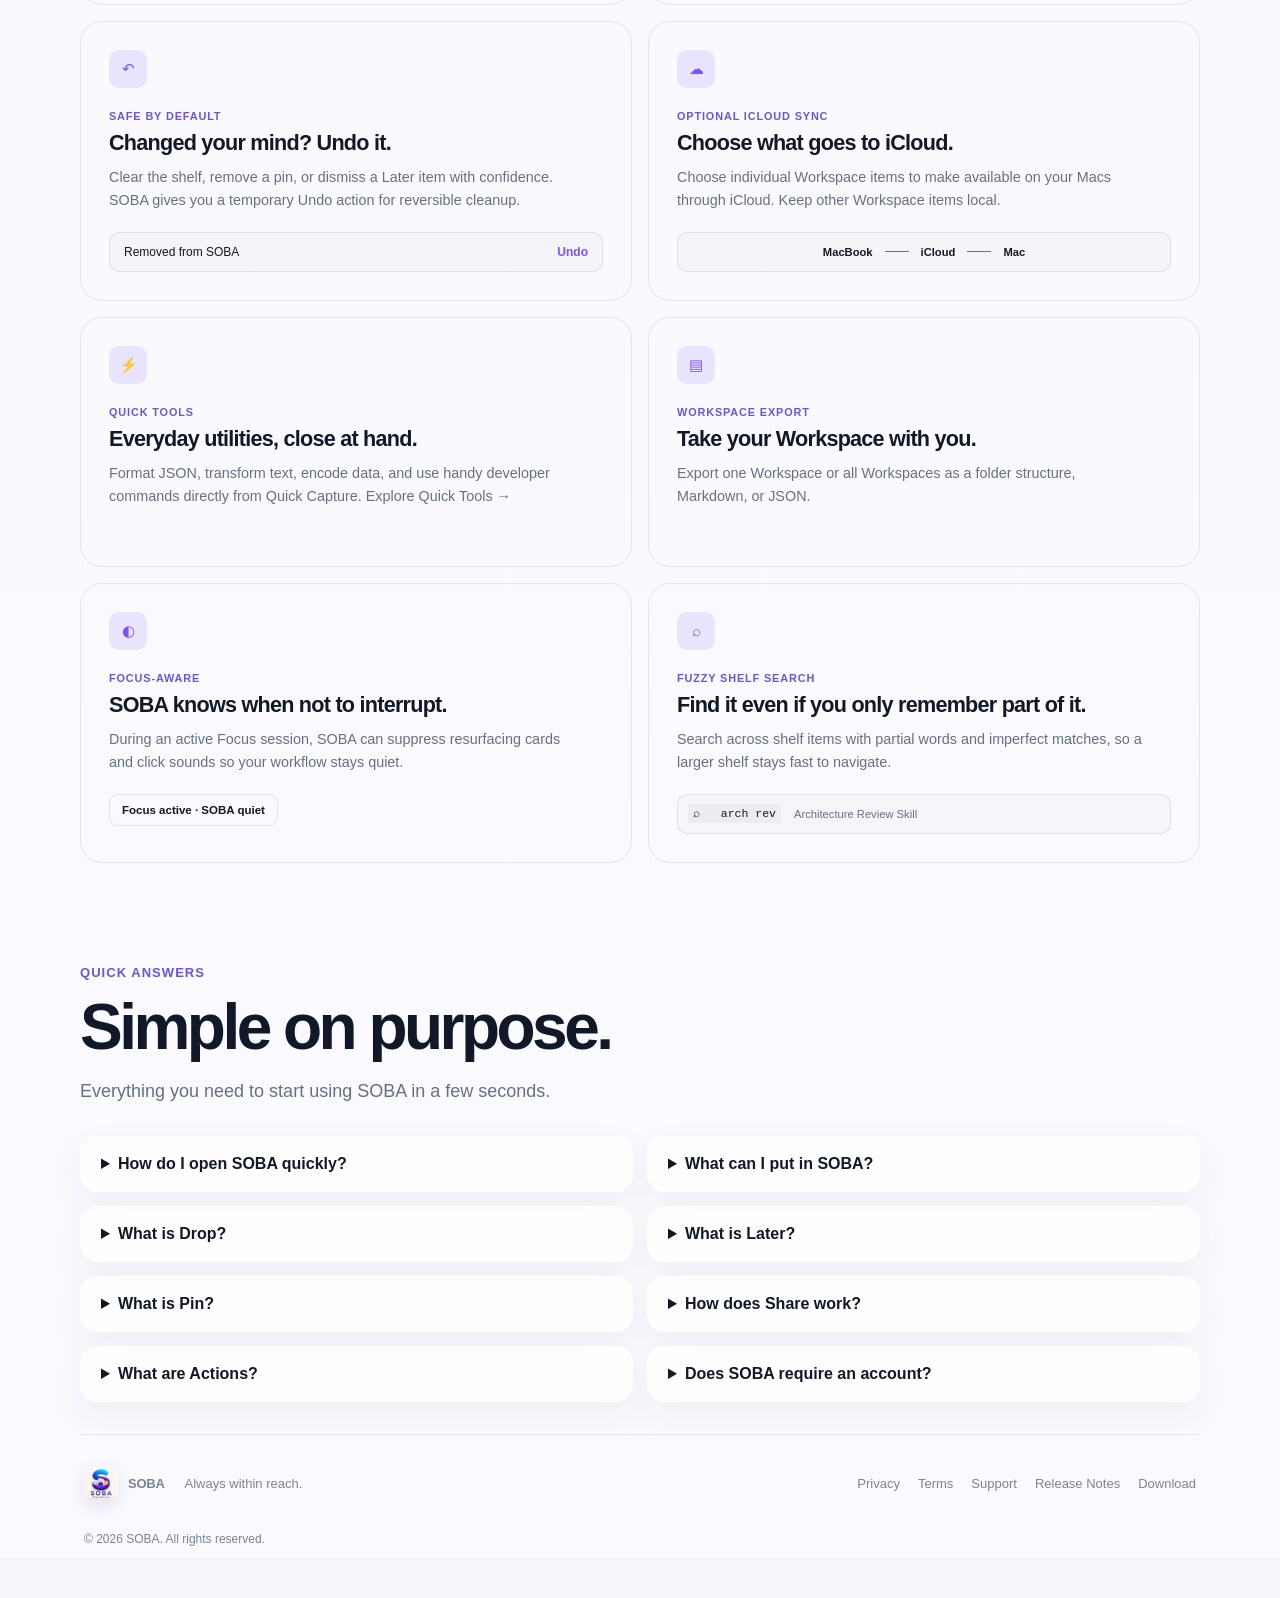
==== commit 69d6cf32: "updated Flow Added updated Images." ====
--- a/index.html
+++ b/index.html
@@ -274,7 +274,7 @@
       </div>
 
       <div class="workspace-demo">
-<img src="assets/workspaces-dark.png" data-dark-src="assets/workspaces-dark.png" data-light-src="assets/workspaces-light.png" alt="SOBA collecting Africa Trip.pdf into the active Africa Trip Workspace" class="workspace-collecting-image">
+<img src="assets/workspaces-dark-new.jpg" data-dark-src="assets/workspaces-dark-new.jpg" data-light-src="assets/workspaces-light-new.jpg" alt="SOBA Workspaces with per-workspace iCloud controls and item actions" class="workspace-collecting-image">
       </div>
     </section>
 
@@ -287,19 +287,30 @@
       </div>
       <div class="clipboard-feature">
         <img
-          src="assets/clipboard-dark.jpg"
-          data-dark-src="assets/clipboard-dark.jpg"
-          data-light-src="assets/clipboard-light.jpg"
+          src="assets/clipboard-dark-new.jpg"
+          data-dark-src="assets/clipboard-dark-new.jpg"
+          data-light-src="assets/clipboard-light-new.jpg"
           alt="SOBA Clipboard History with Edit Text, Pin, and clipboard Actions"
           class="workspace-collecting-image clipboard-feature-image">
       </div>
     </section>
+
+<section class="section quicktools-section" id="quicktools">
+  <div class="section-heading">
+    <div class="eyebrow">Quick Tools</div>
+    <h2>Quick Capture with powerful tools.</h2>
+    <p>Press your Quick Capture shortcut, type “/”, and choose a command to format, transform, or analyze content without leaving your flow. Work with JSON, Base64, text casing, sorting, Markdown tables, colors, and more.</p>
+  </div>
+  <div class="quicktools-feature">
+    <img src="assets/quicktools-dark.jpg" data-dark-src="assets/quicktools-dark.jpg" data-light-src="assets/quicktools-light.jpg" alt="SOBA Quick Capture slash commands and Quick Tools in action" class="workspace-collecting-image quicktools-feature-image">
+  </div>
+</section>
 
 <section class="section more-section" id="more">
   <div class="more-intro">
     <div class="eyebrow">Built for daily use</div>
     <h2>Fast when you want it.<br>Quiet when you don’t.</h2>
-    <p>SOBA now adds the small platform details that make a utility feel native: full keyboard control, guided onboarding, Undo, optional iCloud sync, Focus awareness, and fuzzy search across your shelf.</p>
+    <p>SOBA now adds the small platform details that make a utility feel native: full keyboard control, guided onboarding, Undo, selective Workspace iCloud controls, Quick Tools, Focus awareness, and fuzzy search across your shelf.</p>
   </div>
 
   <div class="more-grid">
@@ -330,11 +341,13 @@
     <article class="more-card">
       <div class="more-icon">☁</div>
       <div class="eyebrow">Optional iCloud sync</div>
-      <h3>Your setup follows you across your Macs.</h3>
-      <p>Sync preferences and pins through your own iCloud account. It is optional, Apple-managed, and keeps SOBA’s local-first model intact.</p>
+      <h3>Choose what goes to iCloud.</h3>
+      <p>Choose individual Workspace items to make available on your Macs through iCloud. Keep other Workspace items local.</p>
       <div class="cloud-demo"><strong>MacBook</strong><i></i><b>iCloud</b><i></i><strong>Mac</strong></div>
     </article>
 
+    <article class="more-card"><div class="more-icon">⚡</div><div class="eyebrow">Quick Tools</div><h3>Everyday utilities, close at hand.</h3><p>Format JSON, transform text, encode data, and use handy developer commands directly from Quick Capture. <a href="#quicktools">Explore Quick Tools →</a></p></article>
+    <article class="more-card"><div class="more-icon">▤</div><div class="eyebrow">Workspace export</div><h3>Take your Workspace with you.</h3><p>Export one Workspace or all Workspaces as a folder structure, Markdown, or JSON.</p></article>
     <article class="more-card">
       <div class="more-icon">◐</div>
       <div class="eyebrow">Focus-aware</div>
